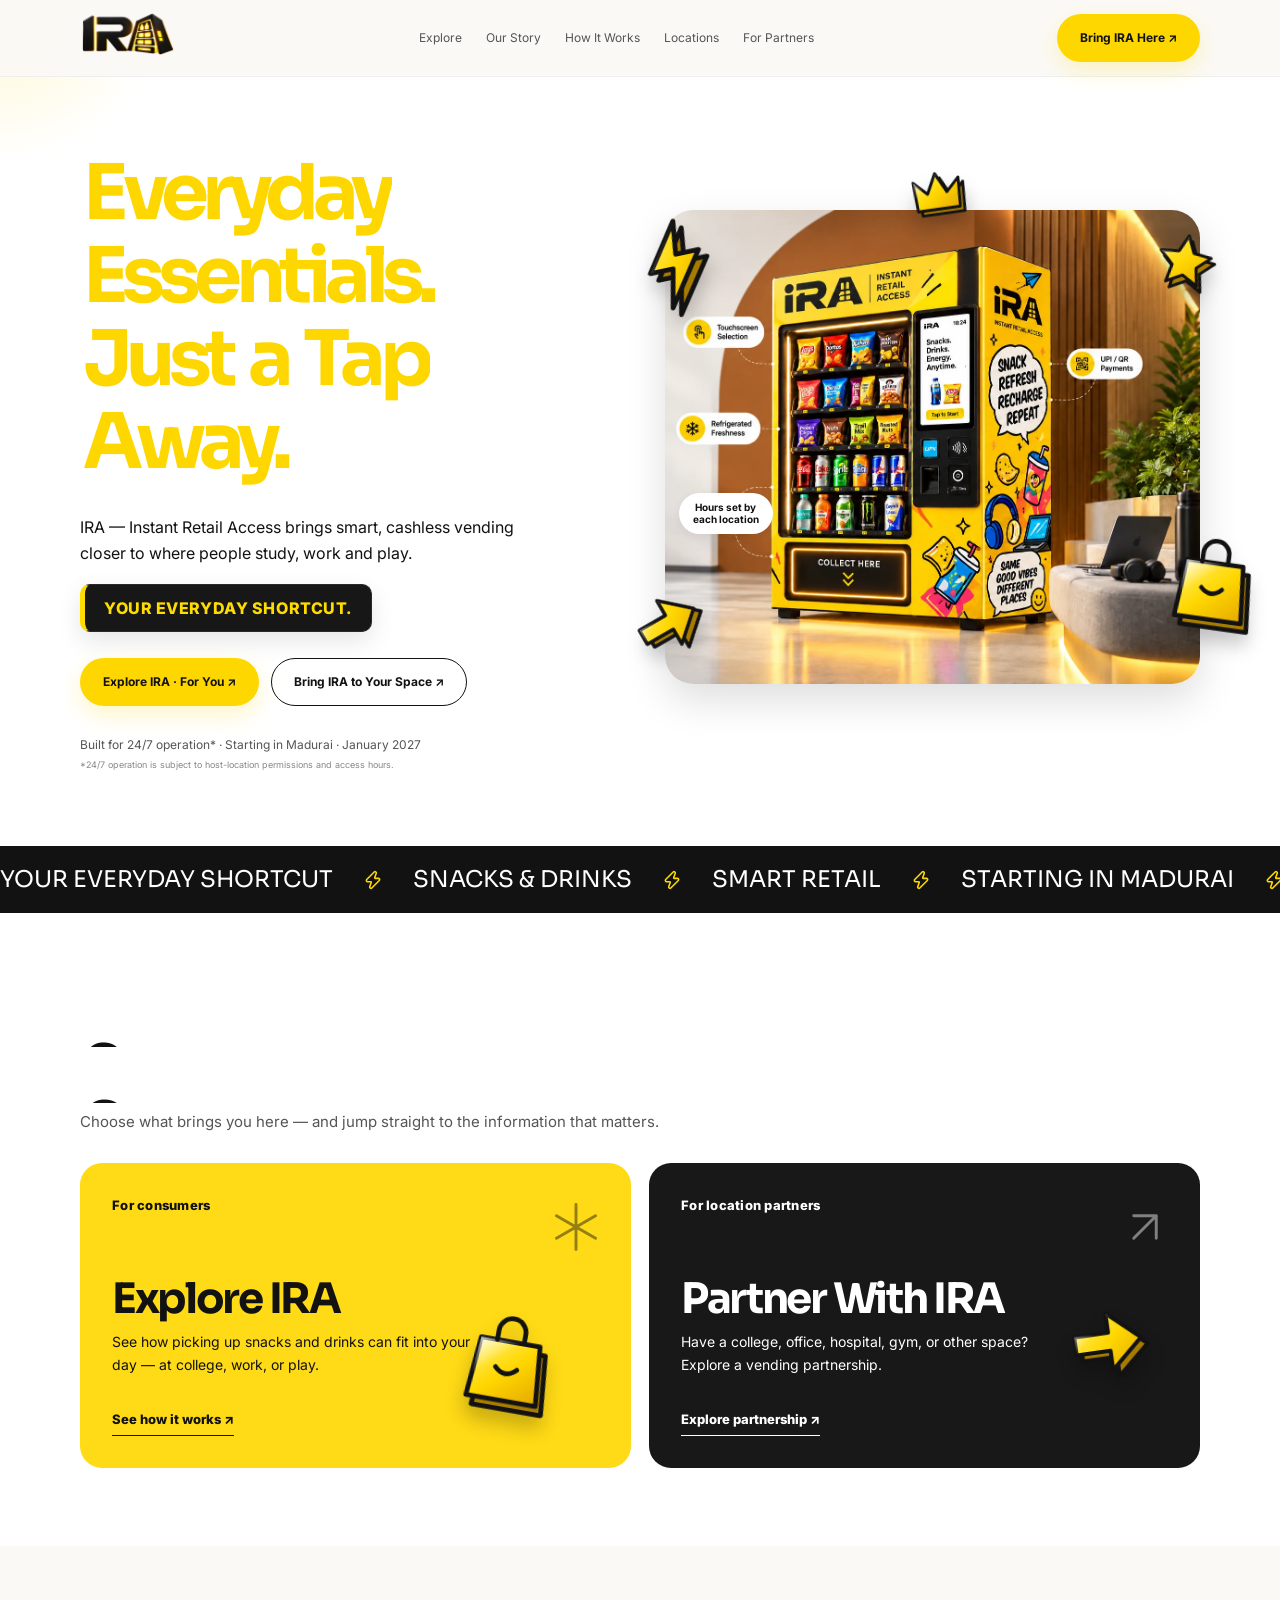
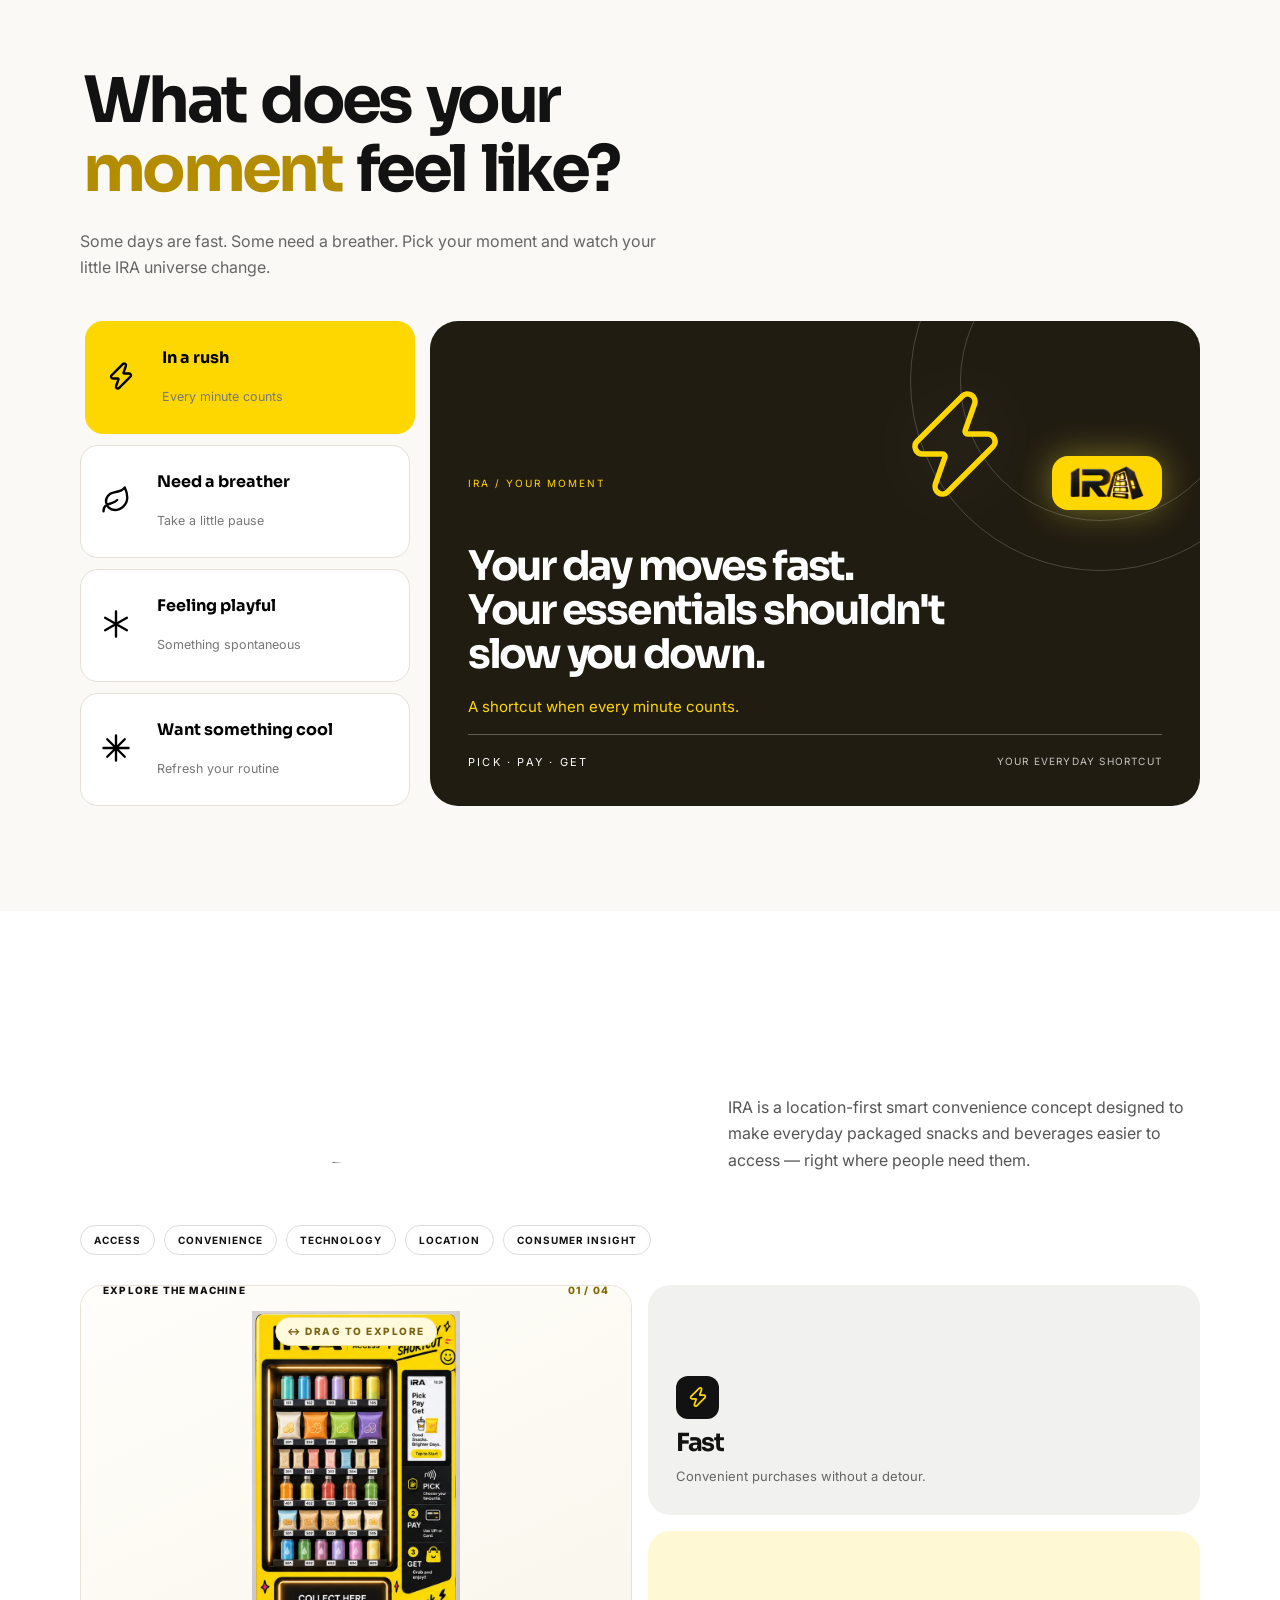
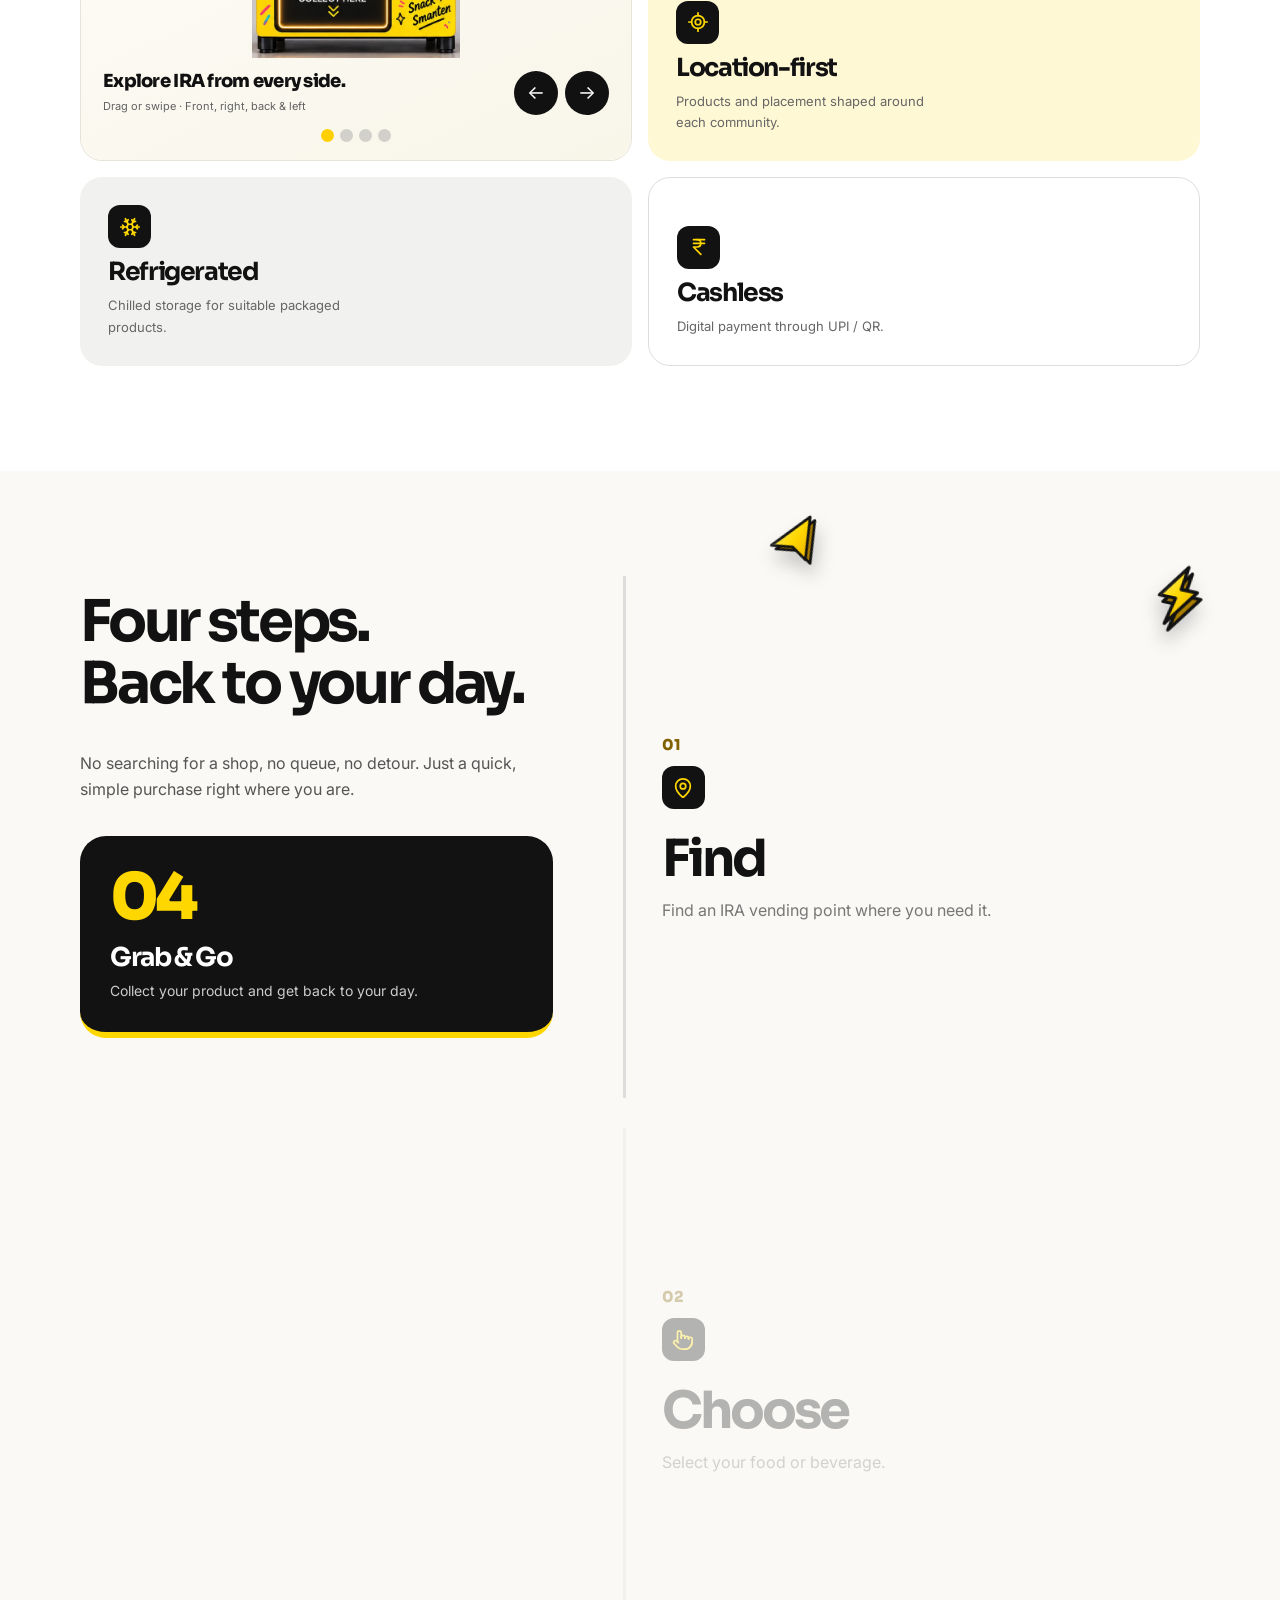
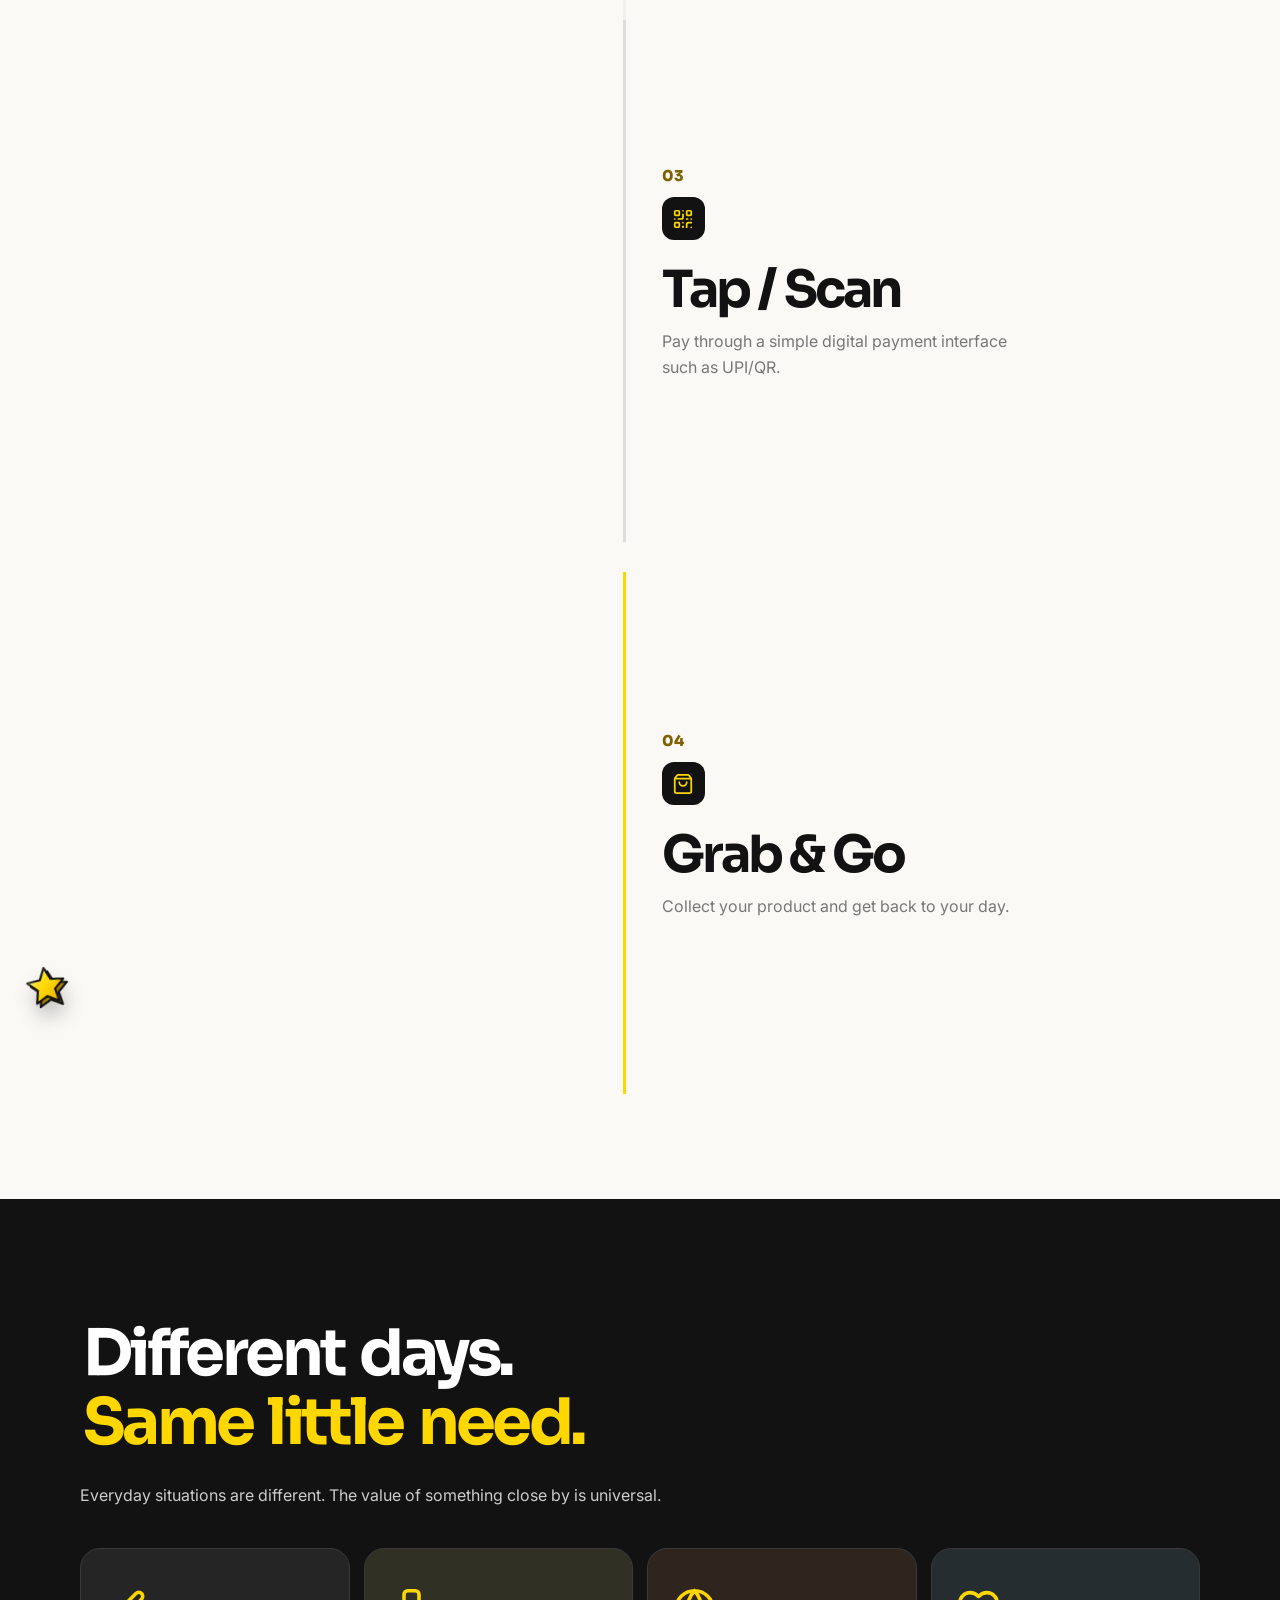
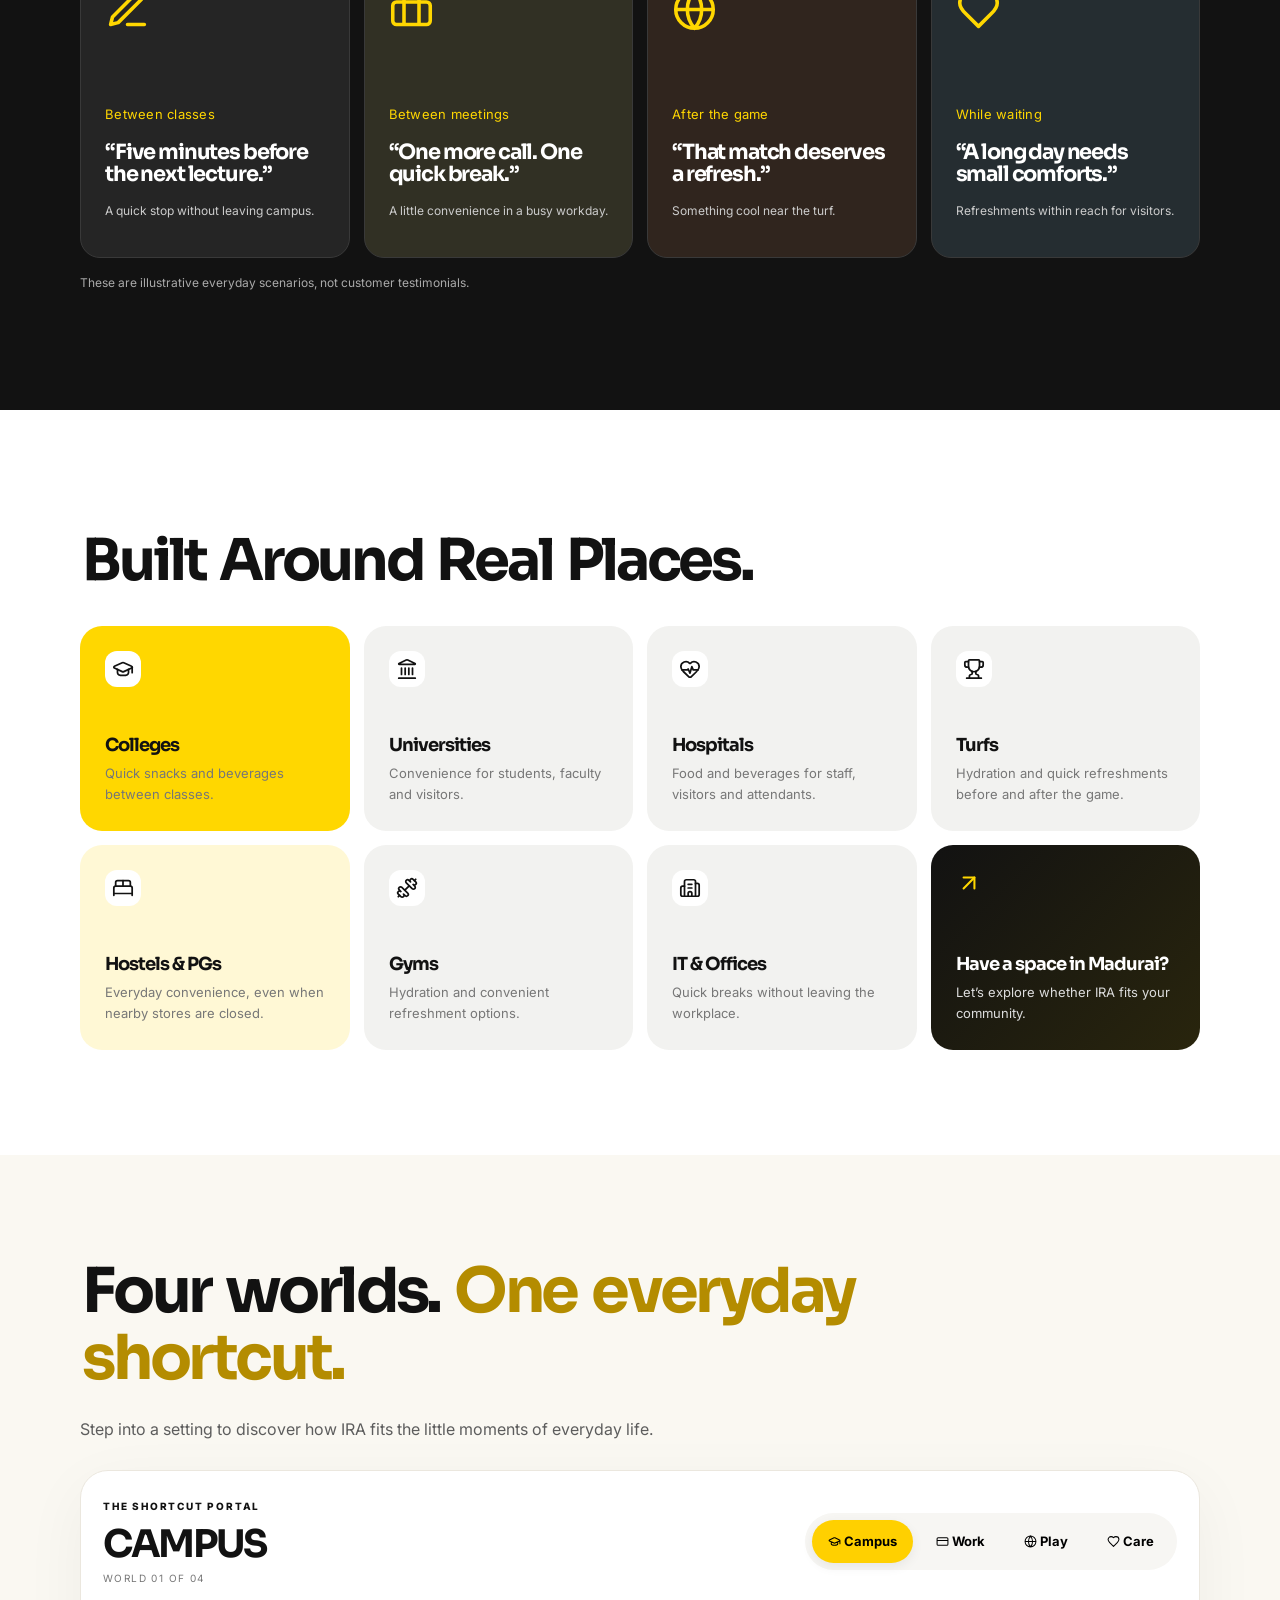
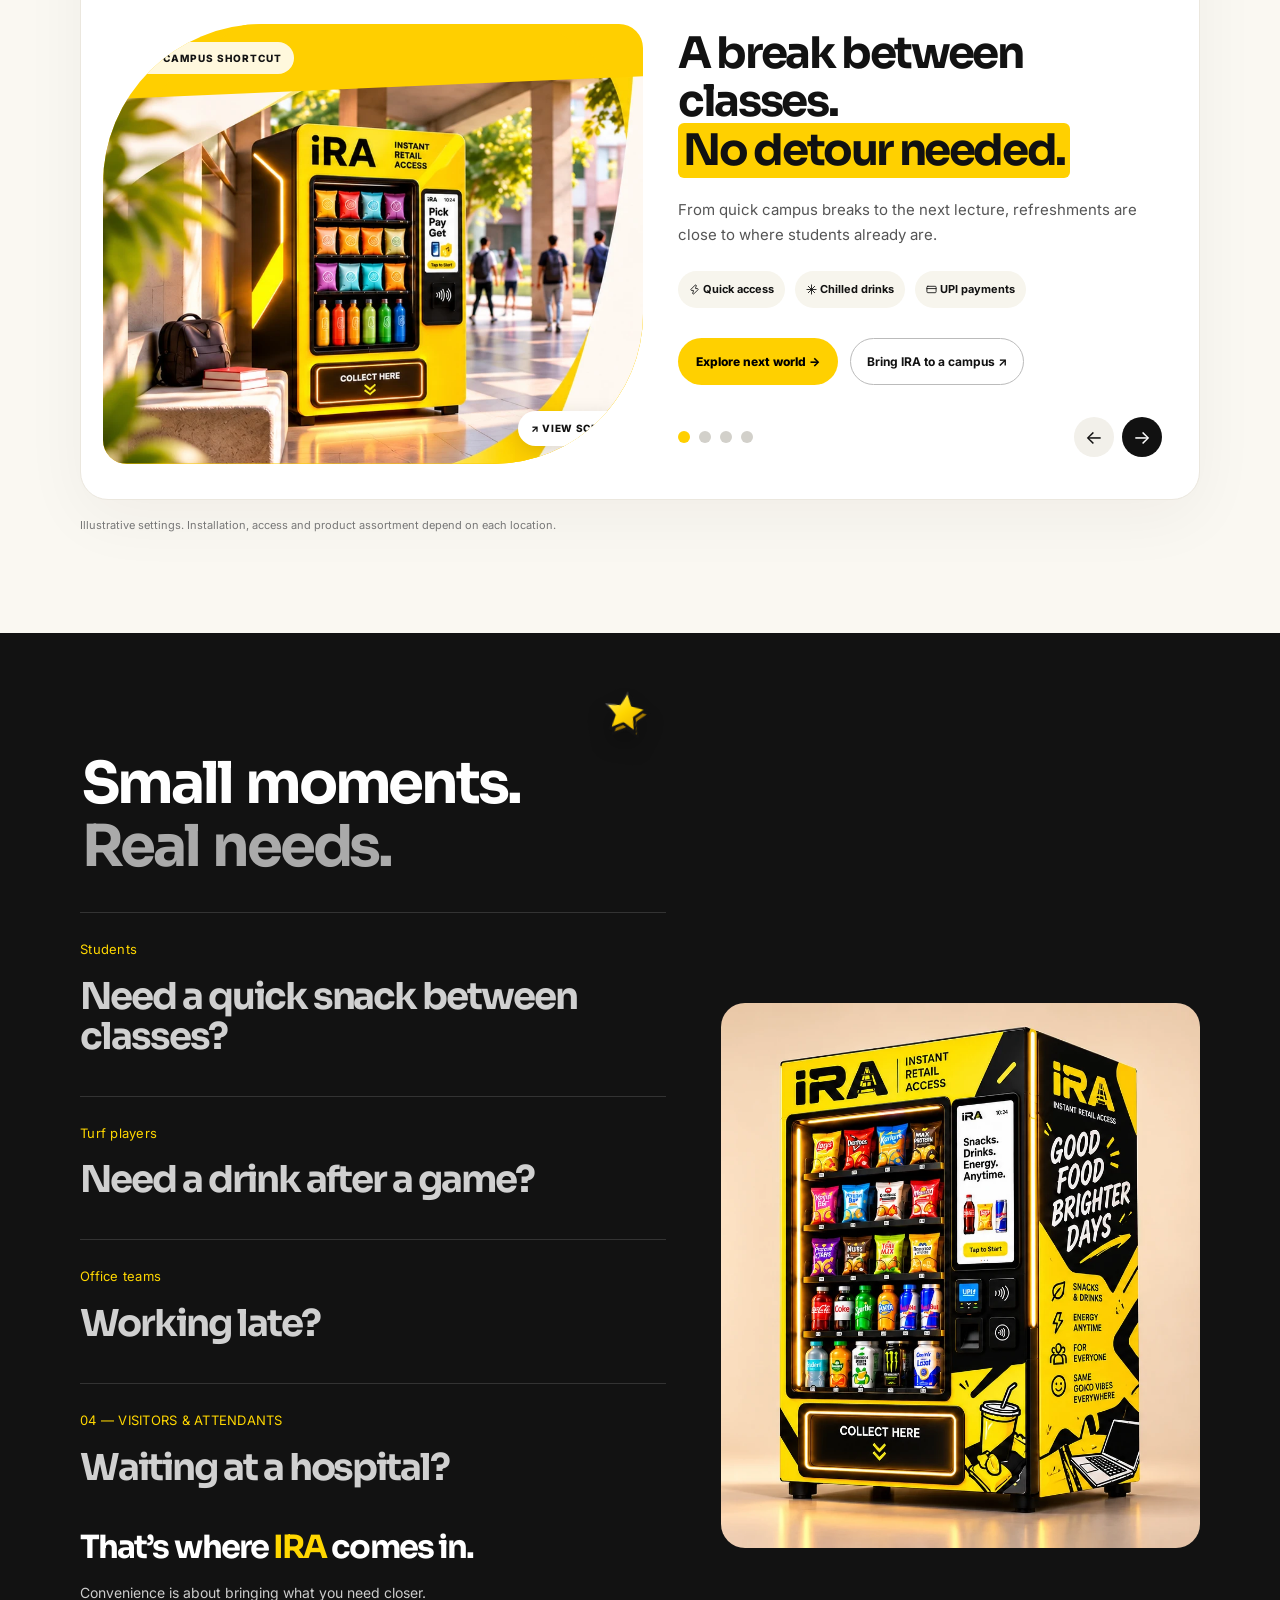
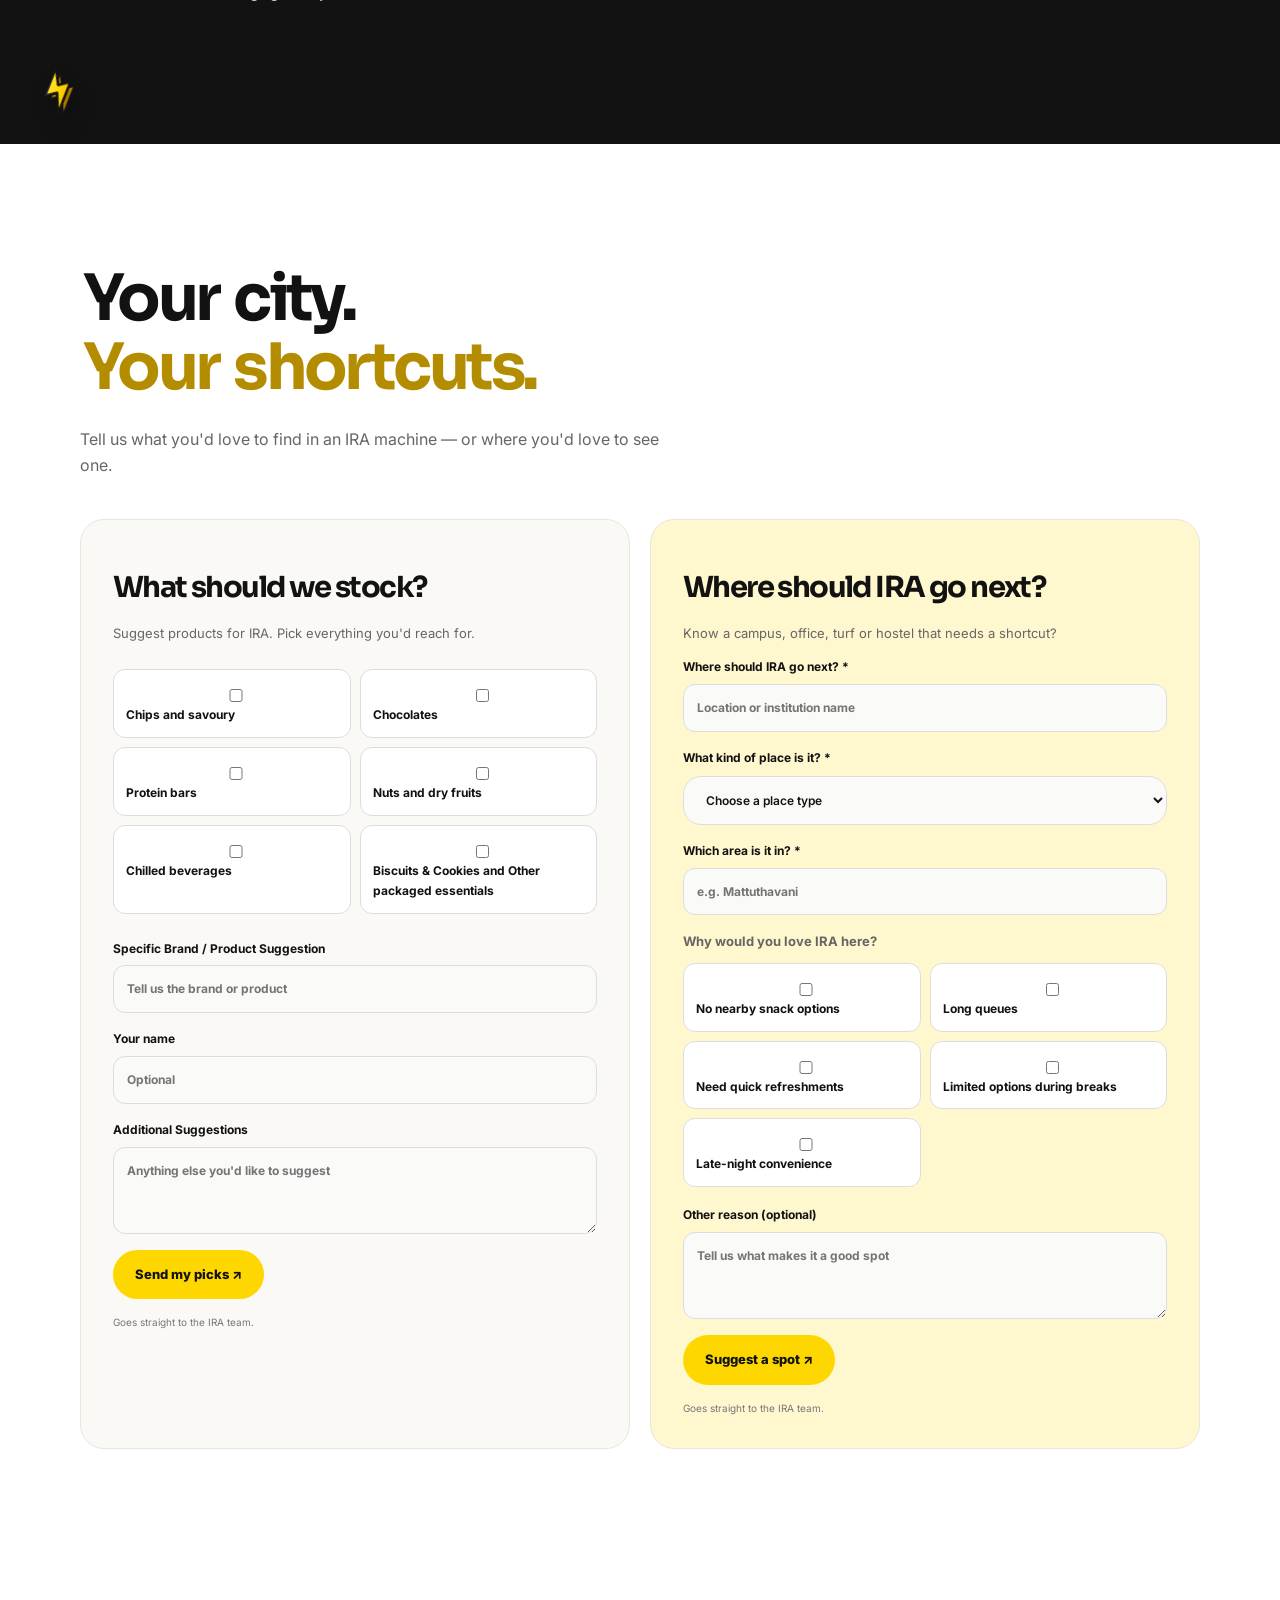
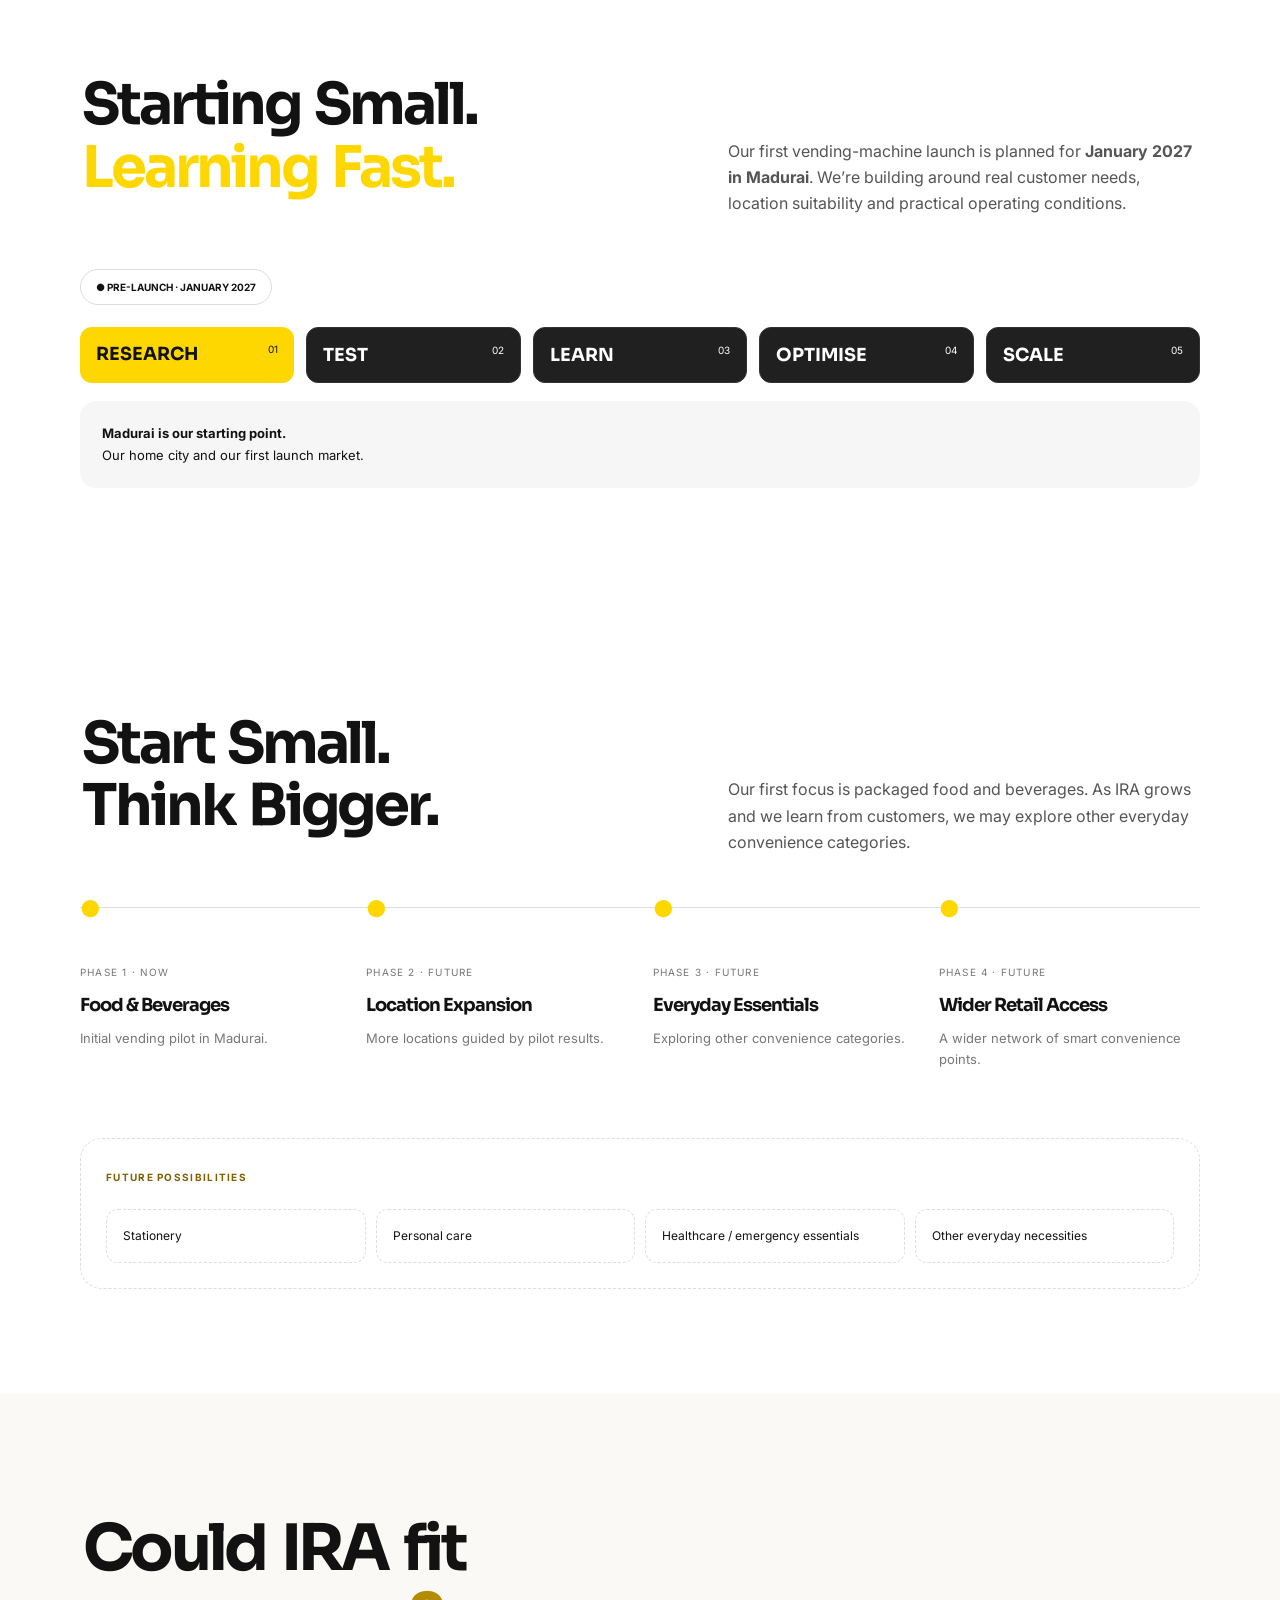
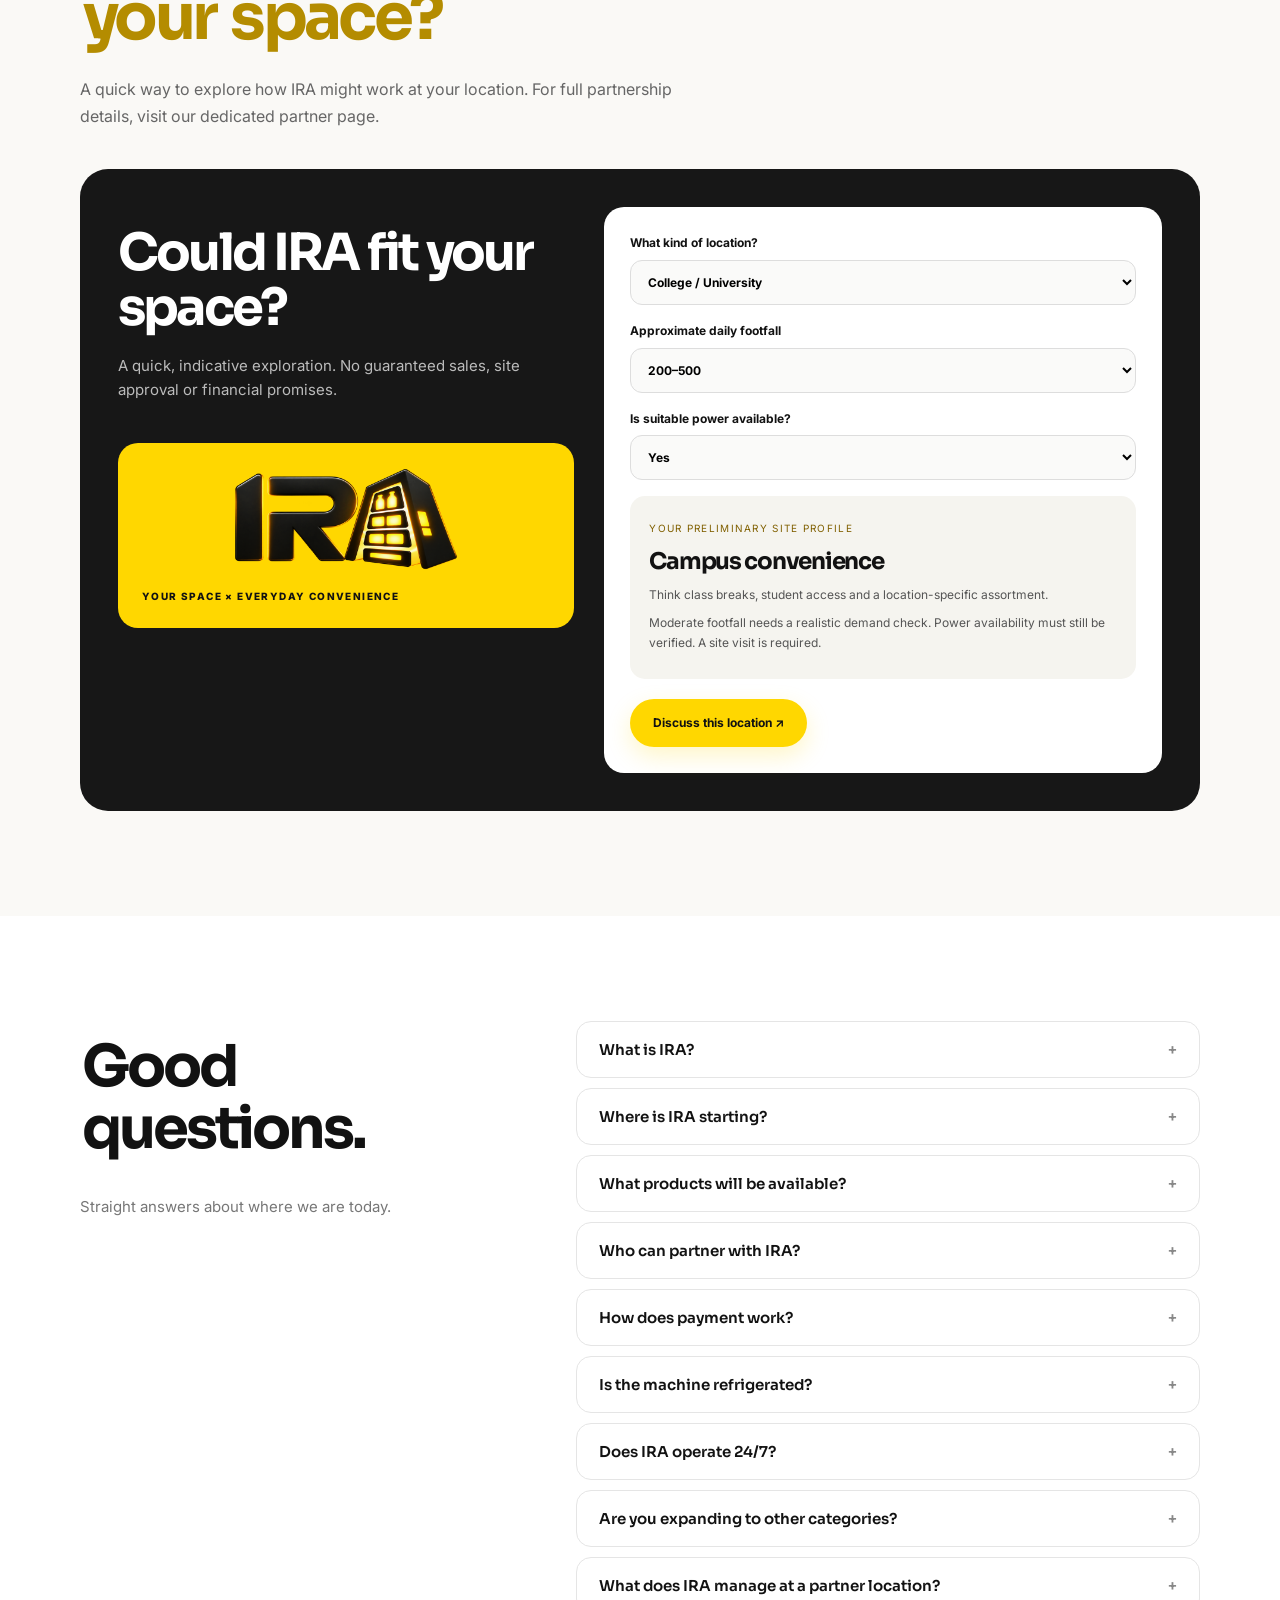
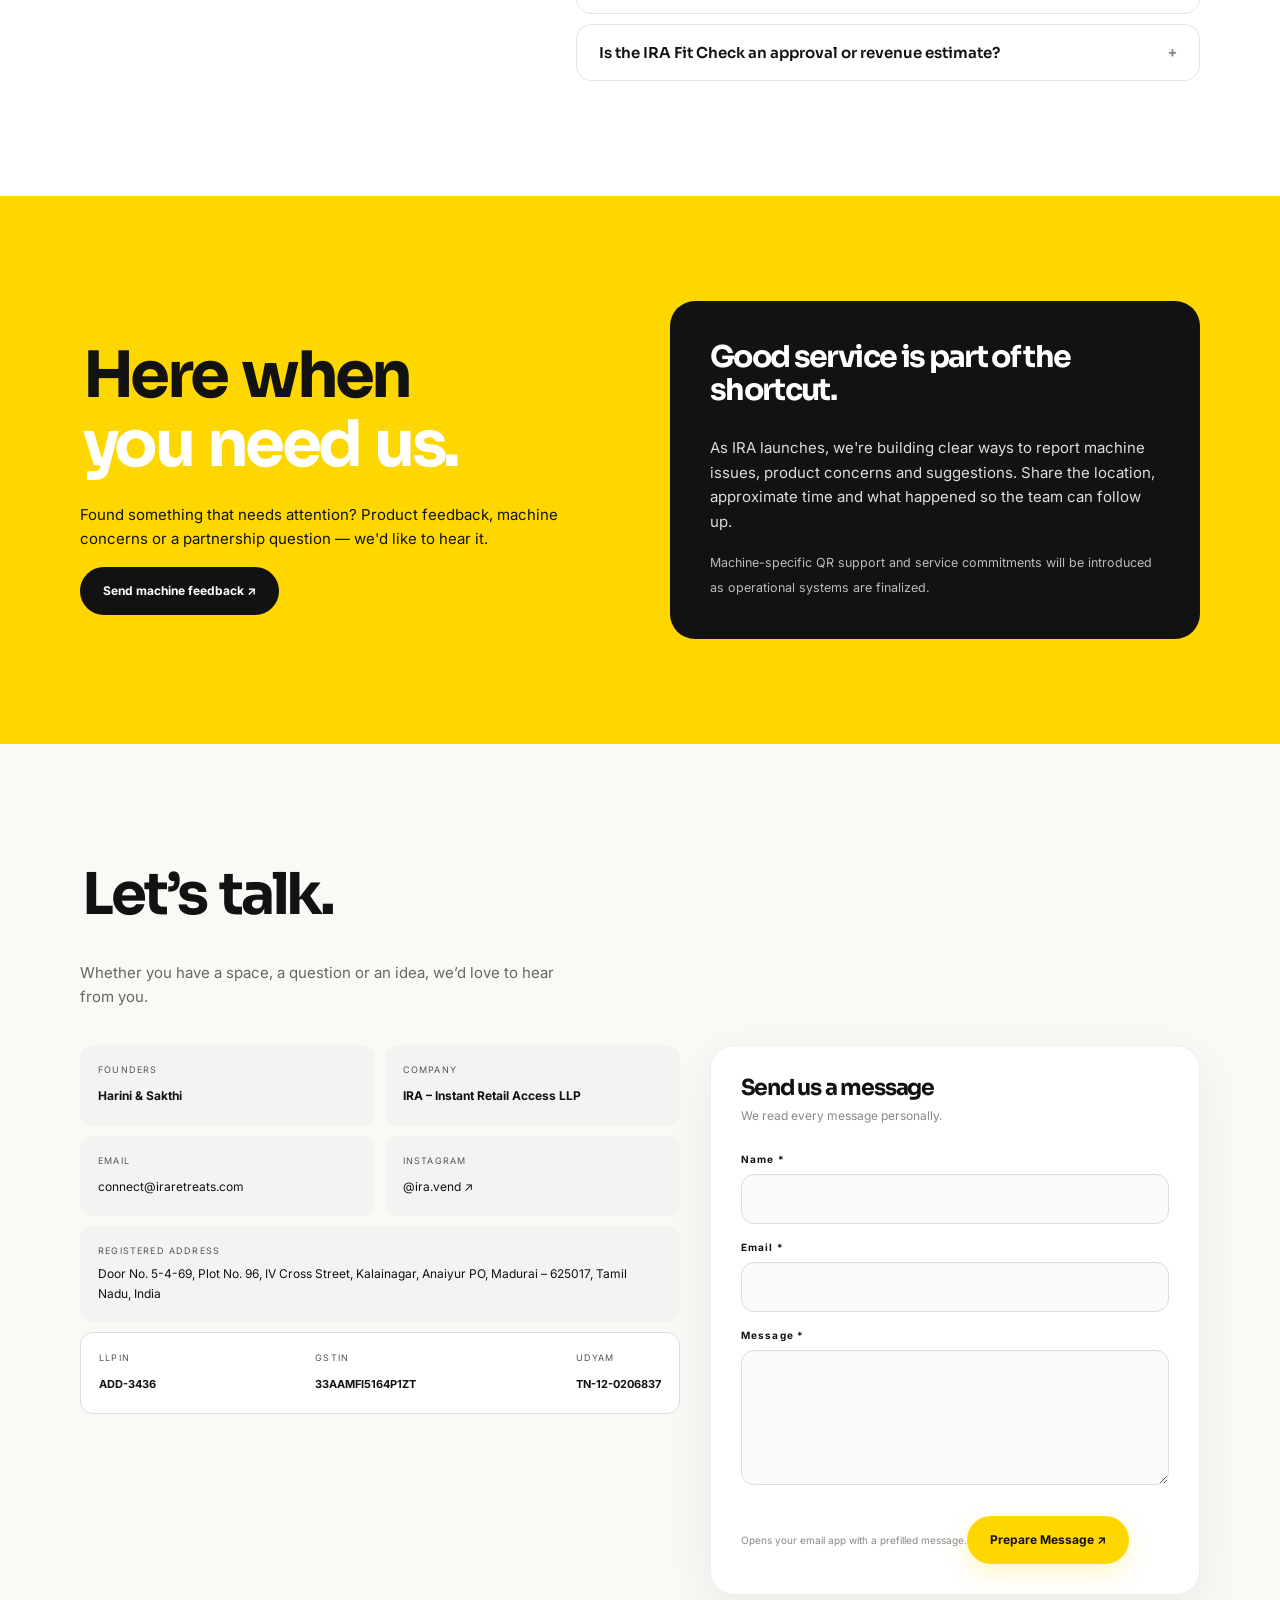
==== index.html @ e9e82277 "Update index.html" ====
<!DOCTYPE html>

<html lang="en"><head><meta charset="utf-8"/><meta content="width=device-width,initial-scale=1" name="viewport"/><meta content="#121212" name="theme-color"/><meta content="IRA Instant Retail Access — your everyday shortcut. Smart refrigerated, cashless vending, starting in Madurai in January 2027." name="description"/><link href="favicon.ico" rel="icon" sizes="any"/><link href="favicon-32x32.png" rel="icon" sizes="32x32" type="image/png"/><link href="favicon-16x16.png" rel="icon" sizes="16x16" type="image/png"/><link href="apple-touch-icon.png" rel="apple-touch-icon"/><title>IRA — Your Everyday Shortcut</title><link href="https://fonts.googleapis.com" rel="preconnect"/><link crossorigin="" href="https://fonts.gstatic.com" rel="preconnect"/><link href="https://fonts.googleapis.com/css2?family=Inter:wght@400;500;600;700&amp;family=Sora:wght@400;500;600;700;800&amp;display=swap" rel="stylesheet"/><link href="styles.css" rel="stylesheet"/><link href="brand-floats.css" rel="stylesheet"/><link href="experience.css" rel="stylesheet"/><script>try{if(!sessionStorage.xi)document.documentElement.classList.add("xi")}catch(e){}</script><link href="ira-v2-responsive.css" rel="stylesheet"/></head><body>
<header class="header"><nav aria-label="Main navigation" class="nav wrap"><a aria-label="IRA home" class="brand" href="#home"><img alt="IRA logo" src="assets/ira-simple-transparent.png"/></a><button aria-expanded="false" aria-label="Toggle menu" class="menu-toggle" id="menuToggle">☰</button><div class="navlinks" id="navLinks"><a href="#moments">Explore</a><a href="about.html">Our Story</a><a href="#how">How It Works</a><a href="#locations">Locations</a><a href="partner.html#partner-experience">For Partners</a></div><a class="pill orange navcta" href="partner.html#partner">Bring IRA Here ↗</a></nav></header>
<main><section class="hero wrap" id="home"><div class="hero-copy"><h1>Everyday<br/>Essentials.<br/>Just a <span>Tap</span><br/>Away.</h1><p>IRA — Instant Retail Access brings smart, cashless vending closer to where people study, work and play.</p><p class="hero-note"><span>YOUR EVERYDAY SHORTCUT.</span></p><div class="actions"><a class="pill orange" href="#moments">Explore IRA · For You ↗</a><a class="pill outline" href="partner.html#partner-experience">Bring IRA to Your Space ↗</a></div><small>Built for 24/7 operation* · Starting in Madurai · January 2027</small><p class="fn">*24/7 operation is subject to host-location permissions and access hours.</p><small hidden=""></small></div><div class="hero-visual"><div data-fx="bolt,-5,2,74,-12,28,1;star,92,5,56,10,-22,1;crown,46,-9,52,-8,18;bag,95,68,80,8,34;arrow,-6,80,70,-30,-30"></div><div class="machine-stage"><img alt="IRA yellow vending machine in a modern lobby" src="assets/ira-hero-machine.webp"/><span aria-hidden="true" class="hours-chip">Hours set by each location</span></div></div></section>
<div aria-label="Brand highlights" class="ticker"><div class="track"><span class="set">YOUR EVERYDAY SHORTCUT<b><svg aria-hidden="true" fill="none" height="20" stroke="currentColor" stroke-linecap="round" stroke-linejoin="round" stroke-width="1.9" viewbox="0 0 24 24" width="20" xmlns="http://www.w3.org/2000/svg"><path d="M15.914 4a1.5 1.5 0 00-2.474-1.561l-9 9A1.5 1.5 0 005.5 14h4.002a.5.5 0 01.471.666L8.086 20a1.5 1.5 0 002.475 1.56l9-9A1.5 1.5 0 0018.5 10h-3.997a.5.5 0 01-.472-.667z"></path></svg></b>SNACKS &amp; DRINKS<b><svg aria-hidden="true" fill="none" height="20" stroke="currentColor" stroke-linecap="round" stroke-linejoin="round" stroke-width="1.9" viewbox="0 0 24 24" width="20" xmlns="http://www.w3.org/2000/svg"><path d="M15.914 4a1.5 1.5 0 00-2.474-1.561l-9 9A1.5 1.5 0 005.5 14h4.002a.5.5 0 01.471.666L8.086 20a1.5 1.5 0 002.475 1.56l9-9A1.5 1.5 0 0018.5 10h-3.997a.5.5 0 01-.472-.667z"></path></svg></b>SMART RETAIL<b><svg aria-hidden="true" fill="none" height="20" stroke="currentColor" stroke-linecap="round" stroke-linejoin="round" stroke-width="1.9" viewbox="0 0 24 24" width="20" xmlns="http://www.w3.org/2000/svg"><path d="M15.914 4a1.5 1.5 0 00-2.474-1.561l-9 9A1.5 1.5 0 005.5 14h4.002a.5.5 0 01.471.666L8.086 20a1.5 1.5 0 002.475 1.56l9-9A1.5 1.5 0 0018.5 10h-3.997a.5.5 0 01-.472-.667z"></path></svg></b>STARTING IN MADURAI<b><svg aria-hidden="true" fill="none" height="20" stroke="currentColor" stroke-linecap="round" stroke-linejoin="round" stroke-width="1.9" viewbox="0 0 24 24" width="20" xmlns="http://www.w3.org/2000/svg"><path d="M15.914 4a1.5 1.5 0 00-2.474-1.561l-9 9A1.5 1.5 0 005.5 14h4.002a.5.5 0 01.471.666L8.086 20a1.5 1.5 0 002.475 1.56l9-9A1.5 1.5 0 0018.5 10h-3.997a.5.5 0 01-.472-.667z"></path></svg></b></span><span aria-hidden="true" class="set">YOUR EVERYDAY SHORTCUT<b><svg aria-hidden="true" fill="none" height="20" stroke="currentColor" stroke-linecap="round" stroke-linejoin="round" stroke-width="1.9" viewbox="0 0 24 24" width="20" xmlns="http://www.w3.org/2000/svg"><path d="M15.914 4a1.5 1.5 0 00-2.474-1.561l-9 9A1.5 1.5 0 005.5 14h4.002a.5.5 0 01.471.666L8.086 20a1.5 1.5 0 002.475 1.56l9-9A1.5 1.5 0 0018.5 10h-3.997a.5.5 0 01-.472-.667z"></path></svg></b>SNACKS &amp; DRINKS<b><svg aria-hidden="true" fill="none" height="20" stroke="currentColor" stroke-linecap="round" stroke-linejoin="round" stroke-width="1.9" viewbox="0 0 24 24" width="20" xmlns="http://www.w3.org/2000/svg"><path d="M15.914 4a1.5 1.5 0 00-2.474-1.561l-9 9A1.5 1.5 0 005.5 14h4.002a.5.5 0 01.471.666L8.086 20a1.5 1.5 0 002.475 1.56l9-9A1.5 1.5 0 0018.5 10h-3.997a.5.5 0 01-.472-.667z"></path></svg></b>SMART RETAIL<b><svg aria-hidden="true" fill="none" height="20" stroke="currentColor" stroke-linecap="round" stroke-linejoin="round" stroke-width="1.9" viewbox="0 0 24 24" width="20" xmlns="http://www.w3.org/2000/svg"><path d="M15.914 4a1.5 1.5 0 00-2.474-1.561l-9 9A1.5 1.5 0 005.5 14h4.002a.5.5 0 01.471.666L8.086 20a1.5 1.5 0 002.475 1.56l9-9A1.5 1.5 0 0018.5 10h-3.997a.5.5 0 01-.472-.667z"></path></svg></b>STARTING IN MADURAI<b><svg aria-hidden="true" fill="none" height="20" stroke="currentColor" stroke-linecap="round" stroke-linejoin="round" stroke-width="1.9" viewbox="0 0 24 24" width="20" xmlns="http://www.w3.org/2000/svg"><path d="M15.914 4a1.5 1.5 0 00-2.474-1.561l-9 9A1.5 1.5 0 005.5 14h4.002a.5.5 0 01.471.666L8.086 20a1.5 1.5 0 002.475 1.56l9-9A1.5 1.5 0 0018.5 10h-3.997a.5.5 0 01-.472-.667z"></path></svg></b></span></div></div>
<section aria-label="Choose how to explore IRA" class="audience-gateway wrap" id="explore"><div class="gateway-heading"><h2>Convenience for you.<br/>Opportunity for your space.</h2><p>Choose what brings you here — and jump straight to the information that matters.</p></div><div class="gateway-grid"><a class="gateway-card consumer-card" href="#moments"><span data-fx="bag,70,48,84,10,16,1"></span><span class="gateway-kicker">For consumers</span><span aria-hidden="true" class="gateway-symbol">✳</span><h3>Explore IRA</h3><p>See how picking up snacks and drinks can fit into your day — at college, work, or play.</p><span class="gateway-link">See how it works <span aria-hidden="true">↗</span></span></a><a class="gateway-card partner-card" href="partner.html#partner-experience"><span data-fx="arrow,76,46,80,-8,16,1"></span><span class="gateway-kicker">For location partners</span><span aria-hidden="true" class="gateway-symbol">↗</span><h3>Partner With IRA</h3><p>Have a college, office, hospital, gym, or other space? Explore a vending partnership.</p><span class="gateway-link">Explore partnership <span aria-hidden="true">↗</span></span></a></div></section><section class="experience-section momentverse" id="moments"><div class="wrap"><div class="xp-head"><h2>What does your<br/><em>moment</em> feel like?</h2><p>Some days are fast. Some need a breather. Pick your moment and watch your little IRA universe change.</p></div><div class="moment-layout"><div aria-label="Choose your moment" class="moment-options" role="group"><button aria-pressed="true" class="moment-choice active" data-moment="rush"><span>⚡</span><b>In a rush</b><small>Every minute counts</small></button><button aria-pressed="false" class="moment-choice" data-moment="reset"><span>🌿</span><b>Need a breather</b><small>Take a little pause</small></button><button aria-pressed="false" class="moment-choice" data-moment="play"><span>✳</span><b>Feeling playful</b><small>Something spontaneous</small></button><button aria-pressed="false" class="moment-choice" data-moment="cool"><span>❄</span><b>Want something cool</b><small>Refresh your routine</small></button></div><div aria-live="polite" class="moment-stage" data-moment="rush" id="momentStage"><div class="moment-orbit orbit-one"></div><div class="moment-orbit orbit-two"></div><div class="moment-emblem" id="momentEmblem">⚡</div><div class="moment-brand-row"><span class="moment-index">IRA / YOUR MOMENT</span><img alt="IRA simplified logo" class="moment-brand-logo" src="assets/ira-simple-transparent.png"/></div><h3 id="momentHeadline">Your day moves fast.<br/>Your essentials shouldn't slow you down.</h3><p id="momentDescription">A shortcut when every minute counts.</p><span class="moment-footer">PICK · PAY · GET <span class="moment-footer-label">YOUR EVERYDAY SHORTCUT</span></span></div></div></div></section><section class="section wrap" id="about"><div class="section-heading split"><div><h2>More Than a<br/>Vending Machine.</h2></div><p>IRA is a location-first smart convenience concept designed to make everyday packaged snacks and beverages easier to access — right where people need them.</p></div><div class="tags"><span>ACCESS</span><span>CONVENIENCE</span><span>TECHNOLOGY</span><span>LOCATION</span><span>CONSUMER INSIGHT</span></div><div class="feature-grid"><article class="feature feature-photo ira-view-feature"><div aria-label="IRA machine four-view interactive viewer. Drag left or right, use arrows, or press left and right arrow keys." class="ira-spin" id="iraSpin" role="group" tabindex="0"><div class="ira-spin-top"><span>EXPLORE THE MACHINE</span><span class="ira-spin-count" id="spinCount">01 / 04</span></div><img alt="Front view of IRA vending machine" draggable="false" id="spinImage" src="assets/view-front.webp"/><div class="ira-spin-bottom"><div><strong>Explore IRA from every side.</strong><span>Drag or swipe · Front, right, back &amp; left</span></div><div class="ira-spin-controls"><button aria-label="Previous machine side" id="spinPrev" type="button">←</button><button aria-label="Next machine side" id="spinNext" type="button">→</button></div></div><div aria-label="Machine views" class="ira-spin-dots"><button aria-label="Front view" class="active" data-side="front" type="button"></button><button aria-label="Right side view" data-side="right" type="button"></button><button aria-label="Back view" data-side="back" type="button"></button><button aria-label="Left side view" data-side="left" type="button"></button></div></div></article><article class="feature muted"><span class="feature-icon"><svg aria-hidden="true" fill="none" height="22" stroke="currentColor" stroke-linecap="round" stroke-linejoin="round" stroke-width="1.9" viewbox="0 0 24 24" width="22" xmlns="http://www.w3.org/2000/svg"><path d="M15.914 4a1.5 1.5 0 00-2.474-1.561l-9 9A1.5 1.5 0 005.5 14h4.002a.5.5 0 01.471.666L8.086 20a1.5 1.5 0 002.475 1.56l9-9A1.5 1.5 0 0018.5 10h-3.997a.5.5 0 01-.472-.667z"></path></svg></span><h3>Fast</h3><p>Convenient purchases without a detour.</p></article><article class="feature peach"><span class="feature-icon"><svg aria-hidden="true" fill="none" height="22" stroke="currentColor" stroke-linecap="round" stroke-linejoin="round" stroke-width="1.9" viewbox="0 0 24 24" width="22" xmlns="http://www.w3.org/2000/svg"><line x1="2" x2="5" y1="12" y2="12"></line>
<line x1="19" x2="22" y1="12" y2="12"></line>
<line x1="12" x2="12" y1="2" y2="5"></line>
<line x1="12" x2="12" y1="19" y2="22"></line>
<circle cx="12" cy="12" r="7"></circle>
<circle cx="12" cy="12" r="3"></circle></svg></span><h3>Location-first</h3><p>Products and placement shaped around each community.</p></article><article class="feature muted"><span class="feature-icon"><svg aria-hidden="true" fill="none" height="22" stroke="currentColor" stroke-linecap="round" stroke-linejoin="round" stroke-width="1.9" viewbox="0 0 24 24" width="22" xmlns="http://www.w3.org/2000/svg"><path d="m10 20-1.25-2.5L6 18"></path>
<path d="M10 4 8.75 6.5 6 6"></path>
<path d="m14 20 1.25-2.5L18 18"></path>
<path d="m14 4 1.25 2.5L18 6"></path>
<path d="m17 21-3-6h-4"></path>
<path d="m17 3-3 6 1.5 3"></path>
<path d="M2 12h6.5L10 9"></path>
<path d="m20 10-1.5 2 1.5 2"></path>
<path d="M22 12h-6.5L14 15"></path>
<path d="m4 10 1.5 2L4 14"></path>
<path d="m7 21 3-6-1.5-3"></path>
<path d="m7 3 3 6h4"></path></svg></span><h3>Refrigerated</h3><p>Chilled storage for suitable packaged products.</p></article><article class="feature white"><span class="feature-icon"><svg aria-hidden="true" fill="none" height="22" stroke="currentColor" stroke-linecap="round" stroke-linejoin="round" stroke-width="1.9" viewbox="0 0 24 24" width="22" xmlns="http://www.w3.org/2000/svg"><path d="m14 20-8-8h4c5.333 0 5.333-8 0-8"></path>
<path d="M6 4h12"></path>
<path d="M6 8h12"></path></svg></span><h3>Cashless</h3><p>Digital payment through UPI / QR.</p></article></div></section>
<section class="section pale" id="how"><div data-fx="bolt,90,4,52,12,22,1;star,2,90,40,-8,-18;plane,60,2,50,-12,-20"></div><div class="wrap"><div class="section-heading split"><div><h2>Four steps.<br/>Back to your day.</h2></div><p>No searching for a shop, no queue, no detour. Just a quick, simple purchase right where you are.</p></div><div class="steps"><article><span class="step-icon"><svg aria-hidden="true" fill="none" height="22" stroke="currentColor" stroke-linecap="round" stroke-linejoin="round" stroke-width="1.9" viewbox="0 0 24 24" width="22" xmlns="http://www.w3.org/2000/svg"><path d="M20 10c0 4.993-5.539 10.193-7.399 11.799a1 1 0 0 1-1.202 0C9.539 20.193 4 14.993 4 10a8 8 0 0 1 16 0"></path>
<circle cx="12" cy="10" r="3"></circle></svg></span><span class="step-num">01</span><h3>Find</h3><p>Find an IRA vending point where you need it.</p></article><article><span class="step-icon"><svg aria-hidden="true" fill="none" height="22" stroke="currentColor" stroke-linecap="round" stroke-linejoin="round" stroke-width="1.9" viewbox="0 0 24 24" width="22" xmlns="http://www.w3.org/2000/svg"><path d="M22 14a8 8 0 0 1-8 8"></path>
<path d="M18 11v-1a2 2 0 0 0-2-2a2 2 0 0 0-2 2"></path>
<path d="M14 10V9a2 2 0 0 0-2-2a2 2 0 0 0-2 2v1"></path>
<path d="M10 9.5V4a2 2 0 0 0-2-2a2 2 0 0 0-2 2v10"></path>
<path d="M18 11a2 2 0 1 1 4 0v3a8 8 0 0 1-8 8h-2c-2.8 0-4.5-.86-5.99-2.34l-3.6-3.6a2 2 0 0 1 2.83-2.82L7 15"></path></svg></span><span class="step-num">02</span><h3>Choose</h3><p>Select your food or beverage.</p></article><article><span class="step-icon"><svg aria-hidden="true" fill="none" height="22" stroke="currentColor" stroke-linecap="round" stroke-linejoin="round" stroke-width="1.9" viewbox="0 0 24 24" width="22" xmlns="http://www.w3.org/2000/svg"><rect height="5" rx="1" width="5" x="3" y="3"></rect>
<rect height="5" rx="1" width="5" x="16" y="3"></rect>
<rect height="5" rx="1" width="5" x="3" y="16"></rect>
<path d="M21 16h-3a2 2 0 0 0-2 2v3"></path>
<path d="M21 21v.01"></path>
<path d="M12 7v3a2 2 0 0 1-2 2H7"></path>
<path d="M3 12h.01"></path>
<path d="M12 3h.01"></path>
<path d="M12 16v.01"></path>
<path d="M16 12h1"></path>
<path d="M21 12v.01"></path>
<path d="M12 21v-1"></path></svg></span><span class="step-num">03</span><h3>Tap / Scan</h3><p>Pay through a simple digital payment interface such as UPI/QR.</p></article><article><span class="step-icon"><svg aria-hidden="true" fill="none" height="22" stroke="currentColor" stroke-linecap="round" stroke-linejoin="round" stroke-width="1.9" viewbox="0 0 24 24" width="22" xmlns="http://www.w3.org/2000/svg"><path d="M16 10a4 4 0 0 1-8 0"></path>
<path d="M3.103 6.034h17.794"></path>
<path d="M3.4 5.467a2 2 0 0 0-.4 1.2V20a2 2 0 0 0 2 2h14a2 2 0 0 0 2-2V6.667a2 2 0 0 0-.4-1.2l-2-2.667A2 2 0 0 0 17 2H7a2 2 0 0 0-1.6.8z"></path></svg></span><span class="step-num">04</span><h3>Grab &amp; Go</h3><p>Collect your product and get back to your day.</p></article></div></div></section>
<section class="experience-section stories" id="stories"><div class="wrap"><div class="xp-head"><h2>Different days.<br/><em>Same little need.</em></h2><p>Everyday situations are different. The value of something close by is universal.</p></div><div class="story-moment-grid"><article><span class="story-symbol">✎</span><small>Between classes</small><h3>“Five minutes before the next lecture.”</h3><p>A quick stop without leaving campus.</p></article><article><span class="story-symbol">⌘</span><small>Between meetings</small><h3>“One more call. One quick break.”</h3><p>A little convenience in a busy workday.</p></article><article><span class="story-symbol">◉</span><small>After the game</small><h3>“That match deserves a refresh.”</h3><p>Something cool near the turf.</p></article><article><span class="story-symbol">♡</span><small>While waiting</small><h3>“A long day needs small comforts.”</h3><p>Refreshments within reach for visitors.</p></article></div><p class="microcopy">These are illustrative everyday scenarios, not customer testimonials.</p></div></section><section class="section wrap" id="locations"><h2>Built Around Real Places.</h2><div class="places"><article><span><svg aria-hidden="true" fill="none" height="22" stroke="currentColor" stroke-linecap="round" stroke-linejoin="round" stroke-width="1.9" viewbox="0 0 24 24" width="22" xmlns="http://www.w3.org/2000/svg"><path d="M21.42 10.922a1 1 0 0 0-.019-1.838L12.83 5.18a2 2 0 0 0-1.66 0L2.6 9.08a1 1 0 0 0 0 1.832l8.57 3.908a2 2 0 0 0 1.66 0z"></path>
<path d="M22 10v6"></path>
<path d="M6 12.5V16a6 3 0 0 0 12 0v-3.5"></path></svg></span><h3>Colleges</h3><p>Quick snacks and beverages between classes.</p></article><article><span><svg aria-hidden="true" fill="none" height="22" stroke="currentColor" stroke-linecap="round" stroke-linejoin="round" stroke-width="1.9" viewbox="0 0 24 24" width="22" xmlns="http://www.w3.org/2000/svg"><path d="M10 18v-7"></path>
<path d="M11.119 2.205a2 2 0 0 1 1.762 0l7.84 3.846A.5.5 0 0 1 20.5 7h-17a.5.5 0 0 1-.22-.949z"></path>
<path d="M14 18v-7"></path>
<path d="M18 18v-7"></path>
<path d="M3 22h18"></path>
<path d="M6 18v-7"></path></svg></span><h3>Universities</h3><p>Convenience for students, faculty and visitors.</p></article><article><span><svg aria-hidden="true" fill="none" height="22" stroke="currentColor" stroke-linecap="round" stroke-linejoin="round" stroke-width="1.9" viewbox="0 0 24 24" width="22" xmlns="http://www.w3.org/2000/svg"><path d="M2 9.5a5.5 5.5 0 0 1 9.591-3.676.56.56 0 0 0 .818 0A5.49 5.49 0 0 1 22 9.5c0 2.29-1.5 4-3 5.5l-5.492 5.313a2 2 0 0 1-3 .019L5 15c-1.5-1.5-3-3.2-3-5.5"></path>
<path d="M3.22 13H9.5l.5-1 2 4.5 2-7 1.5 3.5h5.27"></path></svg></span><h3>Hospitals</h3><p>Food and beverages for staff, visitors and attendants.</p></article><article><span><svg aria-hidden="true" fill="none" height="22" stroke="currentColor" stroke-linecap="round" stroke-linejoin="round" stroke-width="1.9" viewbox="0 0 24 24" width="22" xmlns="http://www.w3.org/2000/svg"><path d="M10 14.66V17a1 1 0 0 1-1 1 2 2 0 0 0-2 2v2"></path>
<path d="M14 14.66V17a1 1 0 0 0 1 1 2 2 0 0 1 2 2v2"></path>
<path d="M17.916 10H19.5A2.5 2.5 0 0 0 22 7.5V5a1 1 0 0 0-1-1h-3"></path>
<path d="M4 22h16"></path>
<path d="M6 9a6 6 0 0 0 12 0V3a1 1 0 0 0-1-1H7a1 1 0 0 0-1 1z"></path>
<path d="M6.084 10H4.5A2.5 2.5 0 0 1 2 7.5V5a1 1 0 0 1 1-1h3"></path></svg></span><h3>Turfs</h3><p>Hydration and quick refreshments before and after the game.</p></article><article><span><svg aria-hidden="true" fill="none" height="22" stroke="currentColor" stroke-linecap="round" stroke-linejoin="round" stroke-width="1.9" viewbox="0 0 24 24" width="22" xmlns="http://www.w3.org/2000/svg"><path d="M2 20v-8a2 2 0 0 1 2-2h16a2 2 0 0 1 2 2v8"></path>
<path d="M4 10V6a2 2 0 0 1 2-2h12a2 2 0 0 1 2 2v4"></path>
<path d="M12 4v6"></path>
<path d="M2 18h20"></path></svg></span><h3>Hostels &amp; PGs</h3><p>Everyday convenience, even when nearby stores are closed.</p></article><article><span><svg aria-hidden="true" fill="none" height="22" stroke="currentColor" stroke-linecap="round" stroke-linejoin="round" stroke-width="1.9" viewbox="0 0 24 24" width="22" xmlns="http://www.w3.org/2000/svg"><path d="M17.596 12.768a2 2 0 1 0 2.829-2.829l-1.768-1.767a2 2 0 0 0 2.828-2.829l-2.828-2.828a2 2 0 0 0-2.829 2.828l-1.767-1.768a2 2 0 1 0-2.829 2.829z"></path>
<path d="m2.5 21.5 1.4-1.4"></path>
<path d="m20.1 3.9 1.4-1.4"></path>
<path d="M5.343 21.485a2 2 0 1 0 2.829-2.828l1.767 1.768a2 2 0 1 0 2.829-2.829l-6.364-6.364a2 2 0 1 0-2.829 2.829l1.768 1.767a2 2 0 0 0-2.828 2.829z"></path>
<path d="m9.6 14.4 4.8-4.8"></path></svg></span><h3>Gyms</h3><p>Hydration and convenient refreshment options.</p></article><article><span><svg aria-hidden="true" fill="none" height="22" stroke="currentColor" stroke-linecap="round" stroke-linejoin="round" stroke-width="1.9" viewbox="0 0 24 24" width="22" xmlns="http://www.w3.org/2000/svg"><path d="M10 12h4"></path>
<path d="M10 8h4"></path>
<path d="M14 21v-3a2 2 0 0 0-4 0v3"></path>
<path d="M6 10H4a2 2 0 0 0-2 2v7a2 2 0 0 0 2 2h16a2 2 0 0 0 2-2V9a2 2 0 0 0-2-2h-2"></path>
<path d="M6 21V5a2 2 0 0 1 2-2h8a2 2 0 0 1 2 2v16"></path></svg></span><h3>IT &amp; Offices</h3><p>Quick breaks without leaving the workplace.</p></article><a class="place-cta" href="partner.html#partner"><span><svg aria-hidden="true" fill="none" height="26" stroke="currentColor" stroke-linecap="round" stroke-linejoin="round" stroke-width="1.9" viewbox="0 0 24 24" width="26" xmlns="http://www.w3.org/2000/svg"><path d="M7 7h10v10"></path>
<path d="M7 17 17 7"></path></svg></span><h3>Have a space in Madurai?</h3><p>Let’s explore whether IRA fits your community.</p></a></div></section><section class="experience-section portal portal-premium ira-portal-v2" id="portal"><div class="wrap"><div class="portal-intro"><h2>Four worlds. <em>One everyday shortcut.</em></h2><p>Step into a setting to discover how IRA fits the little moments of everyday life.</p></div><div class="ira-portal-shell"><div class="ira-portal-top"><div class="ira-portal-identity"><span>THE SHORTCUT PORTAL</span><h3 id="portalWorldName">CAMPUS</h3><small id="portalWorldNumber">WORLD 01 OF 04</small></div><div aria-label="Choose an IRA world" class="ira-world-tabs" role="group"><button aria-pressed="true" class="ira-world-tab active" data-world="campus">♧ Campus</button><button aria-pressed="false" class="ira-world-tab" data-world="work">▣ Work</button><button aria-pressed="false" class="ira-world-tab" data-world="play">◉ Play</button><button aria-pressed="false" class="ira-world-tab" data-world="care">♡ Care</button></div></div><div class="ira-portal-main" data-world="campus" id="iraPortalMain"><div aria-label="Enlarge current IRA location scene" class="ira-portal-visual" role="button" tabindex="0"><div class="ira-portal-arc"></div><img alt="IRA vending machine in a campus setting" id="portalSceneImage" loading="lazy" src="assets/portal-campus.webp"/><span class="ira-scene-tag" id="portalSceneTag">THE CAMPUS SHORTCUT</span></div><div aria-live="polite" class="ira-portal-story"><h3 id="portalHeadline">A break between classes.<br/><mark>No detour needed.</mark></h3><p id="portalSummary">From quick campus breaks to the next lecture, refreshments are close to where students already are.</p><div class="ira-portal-benefits" id="portalBenefits"><span>⚡ Quick access</span><span>❄ Chilled drinks</span><span>▣ UPI payments</span></div><div class="ira-portal-cta"><button id="iraWorldNext" type="button">Explore next world →</button><a href="partner.html#partner-experience" id="iraPartnerLink">Bring IRA to a campus ↗</a></div><div class="ira-portal-bottom"><div aria-label="World progress" class="ira-progress-dots"><button aria-label="Campus" class="active" data-world="campus"></button><button aria-label="Work" data-world="work"></button><button aria-label="Play" data-world="play"></button><button aria-label="Care" data-world="care"></button></div><div class="ira-portal-arrows"><button aria-label="Previous world" id="iraWorldPrev">←</button><button aria-label="Next world" id="iraWorldForward">→</button></div></div></div></div></div><p class="portal-disclaimer">Illustrative settings. Installation, access and product assortment depend on each location.</p></div></section>
<section class="section dark" id="why"><div data-fx="star,47,5,46,8,18;bolt,3,93,40,-14,-16"></div><div class="wrap"><h2>Small moments.<br><em>Real needs.</em></br></h2><div class="why-grid"><div class="why-list"><div><small>Students</small><h3>Need a quick snack between classes?</h3></div><div><small>Turf players</small><h3>Need a drink after a game?</h3></div><div><small>Office teams</small><h3>Working late?</h3></div><div><small>04 — VISITORS &amp; ATTENDANTS</small><h3>Waiting at a hospital?</h3></div><p class="why-end">That’s where <strong>IRA</strong> comes in.<br/><span>Convenience is about bringing what you need closer.</span></p></div><div class="why-image"><img alt="IRA smart vending machine" loading="lazy" src="assets/ira-why-machine.webp"/></div></div></div></section>
<section class="experience-section participation" id="participate"><div class="wrap"><div class="xp-head"><h2>Your city.<br/><em>Your shortcuts.</em></h2><p>Tell us what you'd love to find in an IRA machine — or where you'd love to see one.</p></div><div class="participate-grid"><form class="mini-form" id="voteForm"><h3>What should we stock?</h3><p>Suggest products for IRA. Pick everything you'd reach for.</p><div class="vote-options"><label><input name="vote" type="checkbox" value="Chips and savoury"/> Chips and savoury</label><label><input name="vote" type="checkbox" value="Chocolates"/> Chocolates</label><label><input name="vote" type="checkbox" value="Protein bars"/> Protein bars</label><label><input name="vote" type="checkbox" value="Nuts and dry fruits"/> Nuts and dry fruits</label><label><input name="vote" type="checkbox" value="Chilled beverages"/> Chilled beverages</label><label><input name="vote" type="checkbox" value="Biscuits &amp; Cookies and Other packaged essentials"/> Biscuits &amp; Cookies and Other packaged essentials</label></div><label>Specific Brand / Product Suggestion<input name="products" placeholder="Tell us the brand or product"/></label><label>Your name<input name="name" placeholder="Optional"/></label><label>Additional Suggestions<textarea name="extra" placeholder="Anything else you'd like to suggest" rows="3"></textarea></label><button class="xp-button" type="submit">Send my picks ↗</button><small>Goes straight to the IRA team.</small></form><form class="mini-form" id="spotForm"><h3>Where should IRA go next?</h3><p>Know a campus, office, turf or hostel that needs a shortcut?</p><label>Where should IRA go next? *<input name="spot" placeholder="Location or institution name" required=""/></label><label>What kind of place is it? *<select name="type" required=""><option value="">Choose a place type</option><option>College / University</option><option>IT Park / Office</option><option>Hospital</option><option>Gym / Turf</option><option>Hostel / PG</option><option>Shopping Area</option><option>Other</option></select></label><label id="spotTypeOther" style="display:none">Please specify the type of place *<input name="type_other"/></label><label>Which area is it in? *<input name="area" placeholder="e.g. Mattuthavani" required=""/></label><p style="margin:4px 0 0"><b>Why would you love IRA here?</b></p><div class="vote-options" style="margin:10px 0 18px"><label><input name="why" type="checkbox" value="No nearby snack options"/> No nearby snack options</label><label><input name="why" type="checkbox" value="Long queues"/> Long queues</label><label><input name="why" type="checkbox" value="Need quick refreshments"/> Need quick refreshments</label><label><input name="why" type="checkbox" value="Limited options during breaks"/> Limited options during breaks</label><label><input name="why" type="checkbox" value="Late-night convenience"/> Late-night convenience</label></div><label>Other reason (optional)<textarea name="reason" placeholder="Tell us what makes it a good spot" rows="3"></textarea></label><button class="xp-button" type="submit">Suggest a spot ↗</button><small>Goes straight to the IRA team.</small></form></div></div></section><section class="section wrap" id="pilot"><div class="section-heading split"><div><h2>Starting Small.<br/><span class="accent">Learning Fast.</span></h2></div><p>Our first vending-machine launch is planned for <strong>January 2027 in Madurai</strong>. We’re building around real customer needs, location suitability and practical operating conditions.</p></div><div class="pilot-grid"><div><span class="status">● PRE-LAUNCH · JANUARY 2027</span></div><div class="pilot-flow"><div class="active">RESEARCH <small>01</small></div><div>TEST <small>02</small></div><div>LEARN <small>03</small></div><div>OPTIMISE <small>04</small></div><div>SCALE <small>05</small></div><p><b>Madurai is our starting point.</b><br/>Our home city and our first launch market.</p></div></div></section>

<section class="section wrap" id="vision"><div class="section-heading split"><div><h2>Start Small.<br/>Think Bigger.</h2></div><p>Our first focus is packaged food and beverages. As IRA grows and we learn from customers, we may explore other everyday convenience categories.</p></div><div class="roadmap"><div><small>PHASE 1 · NOW</small><h3>Food &amp; Beverages</h3><p>Initial vending pilot in Madurai.</p></div><div><small>PHASE 2 · FUTURE</small><h3>Location Expansion</h3><p>More locations guided by pilot results.</p></div><div><small>PHASE 3 · FUTURE</small><h3>Everyday Essentials</h3><p>Exploring other convenience categories.</p></div><div><small>PHASE 4 · FUTURE</small><h3>Wider Retail Access</h3><p>A wider network of smart convenience points.</p></div></div><div class="future"><b>FUTURE POSSIBILITIES</b><div><span>Stationery</span><span>Personal care</span><span>Healthcare / emergency essentials</span><span>Other everyday necessities</span></div></div></section>
<section class="experience-section partner-exp" id="fit-check-section"><div class="wrap"><div class="xp-head"><h2>Could IRA fit<br/><em>your space?</em></h2><p>A quick way to explore how IRA might work at your location. For full partnership details, visit our dedicated partner page.</p></div><div class="fit-check" id="fit-check"><div class="fit-intro"><h3>Could IRA fit your space?</h3><p>A quick, indicative exploration. No guaranteed sales, site approval or financial promises.</p><div class="fit-illustration"><img alt="IRA" class="fit-logo" src="assets/ira-simple-transparent.png"><span>YOUR SPACE × EVERYDAY CONVENIENCE</span></img></div></div><form class="fit-form" id="fitForm"><label>What kind of location?<select id="fitType"><option value="college">College / University</option><option value="office">IT Park / Office</option><option value="hospital">Hospital</option><option value="gym">Gym / Turf</option><option value="hostel">Hostel / PG</option></select></label><label>Approximate daily footfall<select id="fitFootfall"><option value="low">Under 200</option><option selected="" value="mid">200–500</option><option value="high">500+</option></select></label><label>Is suitable power available?<select id="fitPower"><option value="yes">Yes</option><option value="unsure">Not sure</option><option value="no">Not yet</option></select></label><div aria-live="polite" class="fit-result"><small>YOUR PRELIMINARY SITE PROFILE</small><h4 id="fitTitle">Campus convenience</h4><p id="fitCopy">Think class breaks, student access and a location-specific assortment.</p><p id="fitNote">A site visit and demand assessment would still be required.</p></div><a class="pill orange" href="partner.html#partner" id="fitEnquire">Discuss this location ↗</a></form></div></div></section>
<section class="section wrap" id="faq"><div class="faq-grid"><div><h2>Good<br/>questions.</h2><p>Straight answers about where we are today.</p></div><div class="faq-items"><details><summary>What is IRA?</summary><p>IRA — Instant Retail Access — is a smart vending concept focused initially on packaged snacks and beverages.</p></details><details><summary>Where is IRA starting?</summary><p>IRA’s first machine launch is planned for Madurai in January 2027.</p></details><details><summary>What products will be available?</summary><p>The initial focus is packaged snacks and beverages. The final assortment will depend on customer research and location needs.</p></details><details><summary>Who can partner with IRA?</summary><p>Colleges, universities, hospitals, hostels, offices, gyms, turfs and other suitable locations in Madurai can enquire.</p></details><details><summary>How does payment work?</summary><p>IRA’s planned machines support digital payment through UPI / QR and touchscreen product selection.</p></details><details><summary>Is the machine refrigerated?</summary><p>Yes. Refrigeration is part of the planned vending-machine specification for appropriate products.</p></details><details><summary>Does IRA operate 24/7?</summary><p>The machine is designed for 24/7 operation, subject to the host location’s access rules, power and operating arrangements.</p></details><details><summary>Are you expanding to other categories?</summary><p>Potential future categories are being considered, but they are not part of the initial launch offering.</p></details><details><summary>What does IRA manage at a partner location?</summary><p>IRA plans to coordinate product selection, restocking and machine servicing. Site access, utilities, commercials and responsibilities are agreed with each partner before installation.</p></details><details><summary>Is the IRA Fit Check an approval or revenue estimate?</summary><p>No. It is a preliminary guide. Suitability depends on actual demand, power, site access, space, service routes and mutually agreed terms.</p></details></div></div></section>
<section class="experience-section service" id="service"><div class="wrap service-grid"><div><h2>Here when<br/><em>you need us.</em></h2><p>Found something that needs attention? Product feedback, machine concerns or a partnership question — we'd like to hear it.</p><a class="pill orange" data-open="feedbackDialog" href="mailto:connect@iraretreats.com?subject=IRA%20machine%20feedback">Send machine feedback ↗</a></div><div class="service-panel"><h3>Good service is part of the shortcut.</h3><p>As IRA launches, we're building clear ways to report machine issues, product concerns and suggestions. Share the location, approximate time and what happened so the team can follow up.</p><small>Machine-specific QR support and service commitments will be introduced as operational systems are finalized.</small></div></div></section><section class="section pale" id="contact"><div class="wrap"><h2>Let’s talk.</h2><p class="contact-intro">Whether you have a space, a question or an idea, we’d love to hear from you.</p><div class="contact-grid"><div class="contact-cards"><article><small>FOUNDERS</small><b>Harini &amp; Sakthi</b></article><article><small>COMPANY</small><b>IRA – Instant Retail Access LLP</b></article><article><small>EMAIL</small><a href="mailto:connect@iraretreats.com">connect@iraretreats.com</a></article><article><small>INSTAGRAM</small><a href="https://www.instagram.com/ira.vend/" rel="noopener" target="_blank">@ira.vend ↗</a></article><article class="wide"><small>REGISTERED ADDRESS</small><p>Door No. 5-4-69, Plot No. 96, IV Cross Street, Kalainagar, Anaiyur PO, Madurai – 625017, Tamil Nadu, India</p></article><article class="wide registrations"><div><small>LLPIN</small><b>ADD-3436</b></div><div><small>GSTIN</small><b>33AAMFI5164P1ZT</b></div><div><small>UDYAM</small><b>TN-12-0206837</b></div></article></div><form class="form-card contact-form" id="contactForm"><h3>Send us a message</h3><p>We read every message personally.</p><label>Name *<input name="name" required=""/></label><label>Email *<input name="email" required="" type="email"/></label><label>Message *<textarea name="message" required="" rows="5"></textarea></label><small>Opens your email app with a prefilled message.</small><button class="pill orange" type="submit">Prepare Message ↗</button></form></div></div></section></main>
<footer class="footer"><div class="wrap footer-grid"><div><img alt="IRA" src="assets/ira-simple.png"/><small>INSTANT RETAIL ACCESS</small><h3>Everyday essentials. Just a tap away.</h3><a href="https://www.instagram.com/ira.vend/" rel="noopener" target="_blank">Instagram ↗</a> · <a href="mailto:connect@iraretreats.com">Email ↗</a></div><div><small>EXPLORE</small><a href="#home">Home</a><a href="about.html">Our Story</a><a href="#explore">Explore IRA</a><a href="#how">How It Works</a><a href="partner.html#partner">Partner With Us</a><a href="#contact">Contact</a></div><div><small>REGISTERED OFFICE</small><p>Door No. 5-4-69, Plot No. 96, IV Cross Street, Kalainagar, Anaiyur PO, Madurai – 625017, Tamil Nadu, India</p><p>LLPIN: ADD-3436<br/>GSTIN: 33AAMFI5164P1ZT<br/>Udyam: TN-12-0206837</p></div></div><div class="wrap foot-bottom"><span>© 2026 IRA – Instant Retail Access LLP. All rights reserved.</span><span>Made in Madurai, Tamil Nadu.</span></div><div class="footer-watermark">IRA</div></footer><dialog class="xd" id="feedbackDialog"><button aria-label="Close" class="xd-x" type="button">×</button><form class="form-card" id="feedbackForm"><h3>Feedback &amp; Machine Support</h3><p>Tell us what happened and we will follow up.</p><div class="form-grid"><label>What do you need help with? *<select name="issue" required=""><option value="">Select an issue</option><option>General Feedback</option><option>Payment Deducted but Product Not Dispensed</option><option>Product Stuck</option><option>Incorrect Product</option><option>Damaged / Expired Product</option><option>Machine Not Working</option><option>Product Request</option><option value="__other_option__">other</option></select></label><label>IRA Machine / Location *<input name="location" placeholder="e.g. American College" required=""/></label><label>Date of Incident<input name="date" type="date"/></label><label>Product Name<input name="product" placeholder="Product name, if relevant"/></label><label>Payment Amount (₹)<input min="0" name="amount" placeholder="If payment related" type="number"/></label><label>UPI Transaction Reference<input name="upi" placeholder="Never share UPI PINs, OTPs, passwords or card details"/></label><label>Mobile for Follow-up<input name="phone" placeholder="For refund/support requests" type="tel"/></label></div><label>Describe the Issue *<textarea name="details" placeholder="Describe what happened" required="" rows="3"></textarea></label><div class="form-footer"><small>We respect your privacy. Do not share PINs or passwords.</small><button class="pill orange" type="submit">Send feedback ↗</button></div></form></dialog><script src="script.js"></script><script src="brand-floats.js"></script><script src="forms.js"></script><script src="experience.js"></script><div aria-hidden="true" aria-label="IRA world scene" aria-modal="true" class="ira-lightbox" id="iraSceneLightbox" role="dialog"><div class="ira-lightbox-inner"><button aria-label="Close enlarged image" id="iraLightboxClose" type="button">×</button><img alt="Enlarged IRA location illustration" id="iraLightboxImage"/><p>Illustrative location concept · IRA Instant Retail Access</p></div></div>
<script>
(()=>{const scene=document.querySelector('.ira-portal-visual'),box=document.getElementById('iraSceneLightbox'),pic=document.getElementById('iraLightboxImage'),close=document.getElementById('iraLightboxClose');if(!scene||!box)return;let prior=null;function open(){prior=document.activeElement;const im=document.getElementById('portalSceneImage');pic.src=im.src;pic.alt=im.alt;box.classList.add('open');box.setAttribute('aria-hidden','false');document.body.style.overflow='hidden';close.focus()}function shut(){box.classList.remove('open');box.setAttribute('aria-hidden','true');document.body.style.overflow='';prior?.focus()}scene.addEventListener('click',open);scene.addEventListener('keydown',e=>{if(e.key==='Enter'||e.key===' '){e.preventDefault();open()}});close.addEventListener('click',shut);box.addEventListener('click',e=>{if(e.target===box)shut()});document.addEventListener('keydown',e=>{if(e.key==='Escape'&&box.classList.contains('open'))shut()});})();
</script></body></html>
---- styles.css ----
:root{--ink:#121212;--yellow:#FFD700;--orange:#FFD700;--glow-yellow:#FFF04A;--ivory:#faf9f6;--muted:#f1f1ef;--line:#e5e5e2}*{box-sizing:border-box}html{scroll-behavior:smooth;scroll-padding-top:95px}body{margin:0;background:#fff;color:var(--ink);font:15px/1.65 Inter,Arial,sans-serif}h1,h2,h3,h4,p{margin-top:0}h1,h2,h3,h4{font-family:Sora,Arial,sans-serif;letter-spacing:-.055em;line-height:1.08}a{color:inherit;text-decoration:none}button,input,select,textarea{font:inherit}button{cursor:pointer}.wrap{width:min(1120px,calc(100% - 60px));margin:auto}.header{position:sticky;top:0;z-index:100;background:rgba(250,249,246,.93);backdrop-filter:blur(16px);border-bottom:1px solid #eee}.nav{min-height:76px;display:flex;align-items:center;gap:28px}.brand img{width:80px;height:42px;object-fit:contain}.navlinks{display:flex;align-items:center;gap:24px;margin:auto;font-size:12px;color:#555}.navlinks a:hover{color:#9A7600}.pill{display:inline-flex;align-items:center;justify-content:center;gap:10px;padding:13px 22px;border-radius:40px;font-weight:700;font-size:12px;border:1px solid transparent;white-space:nowrap;transition:transform .2s,box-shadow .2s}.pill:hover{transform:translateY(-2px);box-shadow:0 12px 28px #FFD70045}.orange{background:var(--orange);color:#121212;box-shadow:0 9px 23px #FFD70038}.outline{border-color:#121212;background:transparent}.menu-toggle{display:none;background:transparent;border:0;font-size:25px}.hero{min-height:690px;display:grid;grid-template-columns:1fr 1fr;align-items:center;gap:50px;padding-top:45px;padding-bottom:75px}.eyebrow{font-size:10px;font-weight:800;letter-spacing:.22em;color:#806000}.hero h1{font-size:clamp(56px,6vw,87px);letter-spacing:-.085em;margin:30px 0}.hero h1 span,.accent{color:var(--orange)}.hero-copy>p{max-width:460px;font-size:16px}.hero-note{font-weight:700;font-style:italic;color:#666}.actions{display:flex;gap:12px;margin:26px 0}.hero small{font-size:12px;color:#555}.hero-visual{position:relative}.machine-stage{background:linear-gradient(135deg,#e8e6df,#f9f7f3);border-radius:28px;min-height:560px;display:flex;justify-content:center;align-items:center;position:relative;overflow:visible}.machine-stage>img{height:530px;max-width:90%;object-fit:contain;filter:drop-shadow(0 16px 24px #0002);border-radius:12px}.float-chip{position:absolute;background:#fff;padding:13px 17px;border-radius:13px;box-shadow:0 9px 28px #0002;font-size:12px;font-weight:700}.float-chip.top{left:-24px;top:24%}.float-chip.bottom{right:-18px;bottom:20%}.ticker{overflow:hidden;background:#121212;color:#fff;padding:19px 0;font:23px Sora;white-space:nowrap}.ticker>div{width:max-content;animation:marquee 30s linear infinite}.ticker b{color:var(--yellow);margin:0 30px}@keyframes marquee{to{transform:translateX(-45%)}}.section{padding-top:105px;padding-bottom:105px}.section h2{font-size:clamp(39px,4.5vw,63px);margin:15px 0 34px}.section-heading{margin-bottom:36px}.split{display:grid;grid-template-columns:1.1fr .9fr;align-items:end;gap:70px}.split>p{max-width:470px;color:#555;font-size:16px}.tags{display:flex;gap:9px;flex-wrap:wrap;margin-bottom:30px}.tags span,.dark-tags span{border:1px solid #ddd;border-radius:30px;padding:6px 13px;font-size:10px;font-weight:700;letter-spacing:.1em}.feature-grid{display:grid;grid-template-columns:1fr 1fr;grid-template-rows:repeat(2,230px);gap:16px}.feature{border-radius:22px;padding:28px;display:flex;flex-direction:column;justify-content:flex-end}.feature h3{font-size:25px;margin:10px 0}.feature p{font-size:13px;color:#666;max-width:280px;margin-bottom:0}.feature-photo{grid-row:span 2;position:relative;overflow:hidden;color:#fff;padding:0}.feature-photo>img{width:100%;height:100%;object-fit:cover;position:absolute;inset:0;filter:brightness(.65)}.feature-photo>div{z-index:1;padding:28px}.feature-photo p{color:#fff}.muted{background:#f1f1ef}.peach{background:#FFF8D5}.white{background:#fff;border:1px solid #ddd}.feature-icon,.step-icon{display:grid;place-items:center;background:#121212;color:var(--yellow);width:43px;height:43px;border-radius:12px;font-size:24px}.pale{background:var(--ivory)}.steps{display:grid;grid-template-columns:repeat(4,1fr);gap:15px}.steps article{border:1px solid var(--line);border-radius:22px;background:#fff;padding:23px;min-height:220px;position:relative}.steps h3{font-size:22px;margin:48px 0 10px}.steps p,.places p{color:#777;font-size:13px}.step-num{position:absolute;top:14px;right:18px;font:800 38px Sora;color:#e5e5e5}.places{display:grid;grid-template-columns:repeat(4,1fr);gap:14px}.places article,.place-cta{background:#f2f2f0;border-radius:22px;min-height:205px;padding:25px;display:flex;flex-direction:column;justify-content:flex-end}.places article>span{margin-bottom:auto;background:#fff;border-radius:12px;padding:7px;width:max-content;font-size:20px}.places h3{font-size:18px;margin:12px 0 8px}.places p{margin:0}.place-cta{background:linear-gradient(135deg,#121212,#29250D);color:#fff}.place-cta>span{color:var(--orange);font-size:27px}.place-cta p{color:#ddd}.dark{background:#121212;color:#fff}.dark .eyebrow{color:var(--orange)}.dark h2{color:#fff}.dark h2 em{font-style:normal;color:#aaa}.why-grid{display:grid;grid-template-columns:1.1fr .9fr;gap:55px}.why-list>div{padding:24px 0;border-top:1px solid #333}.why-list small{color:var(--orange);font-size:10px;letter-spacing:.2em}.why-list h3{font-size:clamp(25px,3vw,37px);color:#d0d0d0;margin:15px 0}.why-end{font:700 32px Sora;letter-spacing:-.06em}.why-end strong{color:var(--orange)}.why-end span{font:400 14px Inter;color:#ccc;letter-spacing:0}.why-image{border-radius:24px;overflow:hidden;position:relative;background:#292929;max-height:690px}.why-image img{width:100%;height:100%;object-fit:cover;filter:brightness(.75)}.why-overlay{position:absolute;bottom:25px;left:25px;font:800 28px Sora;line-height:1.1}.why-overlay b{color:var(--glow-yellow)}.pilot-grid{display:grid;grid-template-columns:1.1fr .9fr;gap:55px}.status{display:inline-block;border:1px solid #ddd;border-radius:30px;padding:9px 15px;font-size:10px;font-weight:700}.pilot-grid h4{font-size:13px;letter-spacing:.12em;margin-top:35px}.research{display:grid;grid-template-columns:repeat(3,1fr);gap:10px}.research span{background:#f6f6f6;border:1px solid #ddd;border-radius:12px;padding:12px;font-size:11px}.pilot-flow>div{padding:14px 20px;border:1px solid #333;background:#202020;color:#fff;border-radius:12px;font:700 23px Sora;margin-bottom:12px}.pilot-flow>div.active{background:var(--orange);color:#121212;border:0}.pilot-flow small{float:right;font:400 10px Inter}.pilot-flow p{background:#f6f6f6;border-radius:16px;padding:22px;font-size:13px}.story-grid{display:grid;grid-template-columns:1.2fr .8fr;gap:65px}.story-grid>div>h3{font-size:23px;line-height:1.4}.story-grid p{color:#555;font-size:14px}.founders{display:grid;gap:14px}.founders article{border-radius:22px;background:#121212;color:#fff;padding:30px;display:flex;flex-direction:column;justify-content:end;min-height:185px}.founders small{color:var(--yellow);font-size:10px;letter-spacing:.12em}.founders h3{font-size:35px;margin:20px 0 5px}.founders p{color:#bbb;margin:0}.story-banner{background:#fff;border:1px solid #ddd;border-radius:22px;padding:30px;margin-top:35px;display:grid;grid-template-columns:1fr 1fr;gap:40px;align-items:center}.story-banner h3{font-size:24px;margin:0}.story-banner h3 span{color:var(--orange)}.story-banner p{font-size:14px;color:#555}.roadmap{display:grid;grid-template-columns:repeat(4,1fr);gap:25px;border-top:1px solid #ddd;padding-top:30px}.roadmap>div:before{content:'●';display:block;color:var(--orange);font-size:23px;margin-top:-47px;margin-bottom:30px}.roadmap small{font-size:10px;letter-spacing:.12em;color:#777}.roadmap h3{font-size:18px;margin:12px 0}.roadmap p{font-size:13px;color:#777}.future{border:1px dashed #ddd;border-radius:22px;margin-top:55px;padding:25px}.future b{font-size:10px;color:#806000;letter-spacing:.13em}.future>div{display:grid;grid-template-columns:repeat(4,1fr);gap:10px;margin-top:20px}.future span{padding:16px;border:1px dashed #ddd;border-radius:12px;font-size:12px}.partner-grid{display:grid;grid-template-columns:.95fr 1.05fr;gap:65px;align-items:center}.partner-grid h2{font-size:clamp(40px,4.5vw,58px)}.partner-grid>div>h3{font-size:17px;letter-spacing:-.02em}.partner-grid>div>p{font-size:14px;color:#ddd;max-width:440px}.dark-tags{display:flex;flex-wrap:wrap;gap:7px;margin:22px 0}.dark-tags span{border-color:#444;color:#ddd;letter-spacing:0}.form-card{background:#fff;color:#121212;padding:30px;border-radius:24px;box-shadow:0 16px 50px #0001}.form-card h3{font-size:22px;margin:0 0 6px}.form-card>p{color:#888;font-size:12px;margin-bottom:25px}.form-grid{display:grid;grid-template-columns:1fr 1fr;gap:15px}.form-card label{display:block;font-size:10px;font-weight:700;letter-spacing:.12em;margin-bottom:15px}.form-card input,.form-card select,.form-card textarea{display:block;width:100%;border:1px solid #ddd;background:#fafaf9;border-radius:13px;padding:13px;margin-top:7px;outline:none;letter-spacing:0;font-size:13px}.form-card :is(input,select,textarea):focus{border-color:var(--orange);box-shadow:0 0 0 3px #FFD70033}.form-footer{display:flex;align-items:center;justify-content:space-between;gap:12px}.form-footer small,.form-card>small{font-size:10px;color:#888}.faq-grid{display:grid;grid-template-columns:.8fr 1.2fr;gap:80px}.faq-grid>div>p{color:#777}.faq-items details{border:1px solid #e5e5e5;border-radius:15px;padding:18px 22px;margin-bottom:10px}.faq-items summary{font:600 15px Sora;cursor:pointer;list-style:none;display:flex;justify-content:space-between;gap:10px}.faq-items summary:after{content:'+';color:#888}.faq-items details[open] summary:after{content:'−'}.faq-items p{font-size:13px;color:#666;margin:15px 0 0}.contact-intro{max-width:480px;color:#666}.contact-grid{display:grid;grid-template-columns:1.1fr .9fr;gap:30px;margin-top:35px}.contact-cards{display:grid;grid-template-columns:1fr 1fr;gap:10px;align-content:start}.contact-cards article{background:#f3f3f1;border-radius:13px;padding:18px;min-width:0}.contact-cards small{display:block;color:#555;letter-spacing:.13em;font-size:9px;margin-bottom:5px}.contact-cards b,.contact-cards a{font-size:12px;overflow-wrap:anywhere}.contact-cards .wide{grid-column:span 2}.contact-cards p{font-size:12px;margin:0}.registrations{display:flex;justify-content:space-between;gap:10px;background:#fff!important;border:1px solid #ddd}.registrations b{font-size:11px}.contact-form{border:1px solid #eee}.contact-form button{margin-top:16px}.footer{background:#121212;color:#fff;position:relative;overflow:hidden;padding:65px 0 0}.footer-grid{display:grid;grid-template-columns:1.1fr .6fr 1fr;gap:70px;position:relative;z-index:1}.footer-grid img{width:100px;height:60px;object-fit:contain;background:#fff;border-radius:12px}.footer-grid small{display:block;letter-spacing:.2em;color:#aaa;font-size:10px;margin:15px 0}.footer-grid h3{font-size:19px}.footer-grid a,.footer-grid p{font-size:12px;color:#ddd}.footer-grid>div:nth-child(2) a{display:block;margin-bottom:10px}.foot-bottom{position:relative;z-index:1;display:flex;justify-content:space-between;border-top:1px solid #333;margin-top:55px;padding:20px 0;font-size:10px;color:#aaa}.footer-watermark{font:800 280px Sora;color:#1b1b1b;line-height:.8;text-align:center;letter-spacing:-.09em;margin-top:-10px}@media(max-width:900px){.navlinks{gap:12px}.navcta{display:none}.hero{gap:25px}.hero h1{font-size:60px}.machine-stage{min-height:470px}.machine-stage>img{height:440px}.places{grid-template-columns:repeat(2,1fr)}.steps{grid-template-columns:repeat(2,1fr)}.feature-grid{grid-template-rows:repeat(2,220px)}}@media(max-width:700px){.wrap{width:min(100% - 36px,1120px)}.nav{min-height:64px}.menu-toggle{display:block;margin-left:auto}.navlinks{display:none;position:absolute;left:0;right:0;top:64px;background:#fff;box-shadow:0 15px 25px #0001;padding:22px;flex-direction:column;align-items:flex-start;gap:17px}.navlinks.open{display:flex}.hero,.split,.why-grid,.pilot-grid,.story-grid,.partner-grid,.faq-grid,.contact-grid{grid-template-columns:1fr;gap:25px}.hero{padding-top:50px}.hero h1{font-size:clamp(47px,12vw,72px)}.hero-visual{margin:10px 14px}.machine-stage{min-height:450px}.machine-stage>img{height:430px}.float-chip{font-size:10px}.float-chip.top{left:-15px}.float-chip.bottom{right:-14px}.section{padding-top:65px;padding-bottom:65px}.section h2{font-size:42px}.feature-grid{grid-template-columns:1fr;grid-template-rows:330px repeat(4,190px)}.feature-photo{grid-row:span 1}.feature h3{font-size:22px}.places{grid-template-columns:repeat(2,1fr)}.places article,.place-cta{min-height:175px;padding:18px}.places h3{font-size:16px}.steps{grid-template-columns:repeat(2,1fr)}.steps article{min-height:210px;padding:17px}.steps h3{font-size:18px}.why-image{max-height:500px}.story-banner{grid-template-columns:1fr;gap:10px}.roadmap,.future>div{grid-template-columns:repeat(2,1fr);row-gap:30px}.roadmap>div:before{margin-bottom:12px}.footer-grid{grid-template-columns:1fr 1fr;gap:25px}.footer-grid>div:first-child{grid-column:span 2}.footer-watermark{font-size:140px}.foot-bottom{gap:10px;flex-direction:column}.research{grid-template-columns:repeat(2,1fr)}}@media(max-width:410px){.steps,.places,.form-grid{grid-template-columns:1fr}.steps article{min-height:160px}.steps h3{margin-top:25px}.places article,.place-cta{min-height:155px}.contact-cards{grid-template-columns:1fr}.contact-cards .wide{grid-column:span 1}.registrations{flex-wrap:wrap}.form-footer{flex-direction:column;align-items:flex-start}.roadmap,.future>div{grid-template-columns:1fr}.machine-stage>img{height:350px}.machine-stage{min-height:370px}}

/* Official IRA identity: Carbon Black #121212; Electric Gold #FFD700; Glow Yellow #FFF04A (highlight only). */
:focus-visible{outline:3px solid #B28A00;outline-offset:3px}

.ticker .track{display:flex;width:max-content;animation:marquee2 34s linear infinite}.ticker .set{display:flex;align-items:center;flex-shrink:0}.ticker .set b{display:inline-flex;margin:0 30px}.ticker .set b svg{width:20px;height:20px;color:var(--yellow)}@keyframes marquee2{to{transform:translateX(-50%)}}
.feature-icon svg,.step-icon svg{width:22px;height:22px;display:block}
.step-icon{border-radius:12px}
.places article>span{display:flex;padding:7px}.places article>span svg{display:block;width:22px;height:22px;color:#121212}.place-cta>span{display:block;line-height:0;margin-bottom:auto}.place-cta>span svg{display:block;color:var(--yellow)}
.story-banner{background:#121212;border-color:#121212}.story-banner h3{color:#fff}.story-banner h3 span{color:var(--yellow)}.story-banner p{color:#d0d0d0}
.why-overlay{background:#121212;padding:14px 20px;border-radius:14px;left:20px;bottom:20px;font-size:26px}
.feature-photo{background:#fff;border:1px solid var(--line)}.feature-photo>img{inset:0 0 auto 0;height:calc(100% - 104px);object-fit:contain;object-position:center;filter:none;padding:12px}.feature-photo>div{margin:0 16px 16px;padding:16px 20px;background:#121212;color:#fff;border-radius:16px}.feature-photo h3{margin:0 0 4px;font-size:22px}.feature-photo p{color:#d0d0d0;margin:0}
.pilot-grid{display:block}.pilot-grid>div:first-child{margin-bottom:22px}.pilot-flow{display:grid;grid-template-columns:repeat(5,1fr);gap:12px}.pilot-flow>div{margin-bottom:0;font-size:18px;padding:16px}.pilot-flow p{grid-column:1/-1;margin:6px 0 0}
@media(max-width:900px){.pilot-flow{grid-template-columns:repeat(2,1fr)}}@media(max-width:410px){.pilot-flow{grid-template-columns:1fr}}

.machine-stage{min-height:0;background:none;display:block}.machine-stage>img{display:block;width:100%;max-width:100%;height:auto;object-fit:cover;border-radius:28px;filter:none;box-shadow:0 16px 40px #0002}
.why-image img{filter:none;object-position:center}

.why-image{align-self:center;max-height:none}.why-image img{height:auto;display:block}

/* Audience pathways — additive, consistent with IRA brand */
.audience-gateway{padding-top:58px;padding-bottom:78px;scroll-margin-top:95px}.gateway-heading{max-width:720px;margin-bottom:28px}.gateway-heading h2{font-size:clamp(30px,4.3vw,52px);margin:12px 0 14px}.gateway-heading p{max-width:590px;color:#555}.gateway-grid{display:grid;grid-template-columns:repeat(2,minmax(0,1fr));gap:18px}.gateway-card{position:relative;display:flex;flex-direction:column;align-items:flex-start;min-height:305px;border-radius:22px;padding:32px;overflow:hidden;transition:transform .2s ease,box-shadow .2s ease}.gateway-card:hover,.gateway-card:focus-visible{transform:translateY(-4px);box-shadow:0 14px 30px #00000018}.consumer-card{background:#ffda16;color:#121212}.partner-card{background:#181818;color:white}.gateway-kicker{font-size:11px;font-weight:800;letter-spacing:.11em}.gateway-symbol{position:absolute;right:28px;top:20px;font-size:54px;opacity:.45}.gateway-card h3{font-size:clamp(28px,3.4vw,42px);margin:60px 0 10px}.gateway-card p{font-size:14px;line-height:1.6;max-width:370px;margin-bottom:25px}.gateway-link{margin-top:auto;font-size:13px;font-weight:800;border-bottom:1px solid currentColor;padding-bottom:4px}@media(max-width:700px){.audience-gateway{padding-top:36px;padding-bottom:55px}.gateway-grid{grid-template-columns:1fr}.gateway-card{min-height:260px;padding:26px}.gateway-card h3{margin-top:42px}}@media(prefers-reduced-motion:reduce){.gateway-card{transition:none}}


/* IRA Momentverse — experiential enhancements */
.experience-section{padding:105px 0;overflow:hidden}.experience-section h2{font-size:clamp(40px,5vw,70px);margin:15px 0 24px}.experience-section h2 em{font-style:normal;color:#B48C00}.xp-head{max-width:750px;margin-bottom:40px}.xp-head p{max-width:600px;color:#666;font-size:16px}.experience-section .eyebrow{display:block}.xp-button{border:0;background:#FFD700;color:#121212;border-radius:40px;padding:14px 22px;font-size:13px;font-weight:800;transition:transform .2s}.xp-button:hover{transform:translateY(-3px)}.microcopy{font-size:12px;color:#777;margin-top:15px}.momentverse{background:#faf9f6}.moment-layout{display:grid;grid-template-columns:330px 1fr;gap:20px}.moment-options{display:grid;gap:11px}.moment-choice{border:1px solid #e4e0d8;border-radius:18px;background:#fff;text-align:left;padding:16px 20px;display:grid;grid-template-columns:46px 1fr;align-items:center;column-gap:10px;transition:transform .2s,background .2s}.moment-choice>span{font-size:30px;grid-row:span 2}.moment-choice b{font:700 16px Sora}.moment-choice small{color:#777}.moment-choice.active{background:#FFD700;border-color:#FFD700;transform:translateX(5px)}.moment-stage{--moment-bg:#211c11;--moment-fg:#FFD700;background:var(--moment-bg);color:#fff;min-height:485px;border-radius:28px;padding:34px 38px;position:relative;overflow:hidden;display:flex;flex-direction:column;justify-content:flex-end;isolation:isolate;transition:background .45s}.moment-stage[data-moment=reset]{--moment-bg:#1b342a;--moment-fg:#a6e4c3}.moment-stage[data-moment=play]{--moment-bg:#4a1e36;--moment-fg:#ff9dc7}.moment-stage[data-moment=cool]{--moment-bg:#19364b;--moment-fg:#9adffc}.moment-stage h3{font-size:clamp(26px,3.2vw,43px);max-width:520px;position:relative;z-index:1;margin:18px 0}.moment-stage p{color:var(--moment-fg);position:relative;z-index:1}.moment-index{font-size:10px;letter-spacing:.2em;color:var(--moment-fg);position:relative;z-index:1}.moment-footer{display:flex;justify-content:space-between;border-top:1px solid #ffffff4a;padding-top:18px;font-size:11px;letter-spacing:.2em;position:relative;z-index:1}.moment-emblem{position:absolute;right:12%;top:5%;font-size:120px;color:var(--moment-fg);filter:drop-shadow(0 0 40px #ffffff28);animation:momentFloat 5s ease-in-out infinite}.moment-orbit{position:absolute;border:1px solid #ffffff30;border-radius:50%;width:380px;height:380px;right:-90px;top:-130px}.orbit-two{width:280px;height:280px;right:-40px;top:-80px}.time-grid{display:grid;grid-template-columns:1fr 1fr;align-items:center;gap:60px}.time-grid p{max-width:450px}.time-counter{margin:34px 0;display:flex;align-items:baseline;gap:20px}.time-counter span{font:800 clamp(56px,7vw,100px) Sora;letter-spacing:-.08em}.time-counter small{font-size:12px}.time-art{min-height:480px;position:relative;display:grid;place-items:center}.time-halo{position:absolute;width:440px;height:440px;border:2px solid #12121220;border-radius:50%;box-shadow:0 0 0 40px #ffffff15,0 0 0 80px #ffffff12}.time-clock{width:290px;height:290px;background:#fffaf0;border:18px solid #121212;border-radius:50%;box-shadow:25px 30px 0 #12121222;position:relative;transform:rotate(-12deg);transition:transform .7s}.clock-hand{position:absolute;width:9px;height:100px;background:#121212;left:calc(50% - 4px);top:calc(50% - 90px);border-radius:10px;transform-origin:bottom;animation:clockSpin 12s linear infinite}.clock-center{position:absolute;width:22px;height:22px;background:#121212;border-radius:50%;top:calc(50% - 11px);left:calc(50% - 11px)}.time-float{position:absolute;font-size:75px}.float-a{left:4%;top:5%}.float-b{right:5%;top:15%}.float-c{right:5%;bottom:10%}.time-phrase{position:absolute;bottom:20px;left:0;font:800 25px Sora;line-height:1.1}.is-paused .clock-hand{animation-play-state:paused}.is-paused .time-clock{transform:rotate(0deg) scale(1.06)}.sensory{background:#fff}.sensory-grid{display:grid;grid-template-columns:1fr 1fr;gap:55px;align-items:center}.sensory-art{min-height:510px;border-radius:30px;background:linear-gradient(145deg,#d7f3ff,#f4fbff);display:grid;place-items:center;position:relative;overflow:hidden}.cool-aura{position:absolute;width:360px;height:360px;border-radius:50%;background:#b0e7fa;filter:blur(35px)}.can-visual{position:relative;width:175px;height:330px;border-radius:32px 32px 27px 27px;background:linear-gradient(90deg,#0b4863,#22a8cf 38%,#177fa3 70%,#083c54);box-shadow:24px 27px 35px #00445d40;transform:rotate(-9deg);transition:transform .5s;cursor:pointer;display:grid;place-items:center}.can-top{position:absolute;top:-8px;left:8px;right:8px;height:24px;border-radius:50%;background:linear-gradient(#e9f7ff,#8cabbc);border:4px solid #8cb8cb}.can-label{font:800 32px Sora;letter-spacing:-.07em;line-height:1.1;color:#fff;text-align:center}.can-label b{color:#FFD700}.can-drop{position:absolute;width:10px;height:20px;border-radius:50%;background:#ffffffb5;box-shadow:0 0 6px #fff}.d1{top:55px;left:18px}.d2{top:95px;right:25px}.d3{bottom:70px;left:28px}.d4{bottom:40px;right:30px}.refresh-pop .can-visual{transform:rotate(0deg) scale(1.09)}.refresh-pop .cool-aura{animation:coolBurst .7s ease-out}.cool-label{position:absolute;bottom:24px;font-size:10px;font-weight:800;letter-spacing:.13em;color:#165b75}.sensory-controls h3{font-size:clamp(32px,4vw,52px);margin:18px 0}.sensory-controls>p{color:#666}.demo-purchase{margin-top:32px;border:1px solid #e7e7e7;border-radius:20px;padding:22px}.demo-steps{display:flex;gap:7px;margin:17px 0}.demo-step{flex:1;padding:12px 4px;border-radius:10px;border:1px solid #ddd;background:#f8f8f8;font-size:11px;font-weight:800}.demo-step.selected{background:#FFD700;border-color:#FFD700}.demo-screen{background:#151515;color:#fff;padding:23px;border-radius:14px;min-height:115px}.demo-screen strong{color:#FFD700}.demo-screen p{margin:7px 0 0;font-size:13px}.demo-next{margin:15px 0 10px}.demo-purchase small{display:block;color:#888;font-size:10px}.stories{background:#121212;color:#fff}.stories .eyebrow{color:#FFD700}.stories h2 em{color:#FFD700}.stories .xp-head p{color:#ccc}.story-moment-grid{display:grid;grid-template-columns:repeat(4,1fr);gap:14px}.story-moment-grid article{min-height:310px;background:#252525;border:1px solid #393939;border-radius:20px;padding:24px;display:flex;flex-direction:column;transition:transform .25s}.story-moment-grid article:hover{transform:translateY(-6px)}.story-moment-grid article:nth-child(2){background:#313024}.story-moment-grid article:nth-child(3){background:#30251e}.story-moment-grid article:nth-child(4){background:#252d31}.story-symbol{font-size:45px;color:#FFD700;margin-bottom:auto}.story-moment-grid small{font-size:10px;color:#FFD700;letter-spacing:.13em}.story-moment-grid h3{font-size:21px;margin:15px 0}.story-moment-grid p{color:#ccc;font-size:12px}.stories .microcopy{color:#aaa}.portal{background:#f7f5ee}.portal-layout{display:grid;grid-template-columns:250px 1fr;gap:20px}.portal-doors{display:grid;gap:10px}.portal-door{background:#fff;border:1px solid #e6e3d9;border-radius:14px;padding:20px;text-align:left;display:flex;align-items:center;justify-content:space-between}.portal-door b{font:700 18px Sora}.portal-door span{font-size:11px}.portal-door.active{background:#FFD700;border-color:#FFD700}.portal-world{background:#e5dfd2;border-radius:26px;min-height:465px;display:grid;grid-template-columns:1fr 1fr;align-items:center;gap:25px;padding:35px;transition:background .4s}.portal-world[data-world=work]{background:#d9e1e1}.portal-world[data-world=play]{background:#e5d7c8}.portal-world[data-world=care]{background:#dbe7df}.portal-arch{height:380px;border-radius:200px 200px 12px 12px;background:#fff7dd;box-shadow:inset 0 0 0 12px #ffffff75;display:grid;place-items:center;overflow:hidden}.portal-arch img{height:100%;width:100%;object-fit:contain}.portal-copy small{font-size:11px;letter-spacing:.17em;font-weight:800}.portal-copy h3{font-size:clamp(27px,3vw,43px);margin:20px 0}.portal-copy p{font-size:14px}.portal-link{display:inline-block;border-bottom:2px solid #121212;font-size:12px;font-weight:800;margin-top:20px}.partner-exp{background:#faf9f6}.partner-benefits{display:grid;grid-template-columns:repeat(3,1fr);gap:15px;margin-bottom:55px}.partner-benefits article{background:#fff;border:1px solid #e5e2d8;border-radius:20px;padding:27px}.partner-benefits span{font:800 38px Sora;color:#d0a600}.partner-benefits h3{font-size:21px;margin:20px 0 10px}.partner-benefits p{font-size:13px;color:#666}.fit-check{display:grid;grid-template-columns:.9fr 1.1fr;gap:30px;border-radius:28px;background:#171717;padding:38px;color:#fff}.fit-intro h3{font-size:clamp(32px,4vw,53px);margin:18px 0}.fit-intro>p{color:#bbb}.fit-illustration{margin-top:40px;min-height:185px;background:#FFD700;color:#121212;border-radius:20px;display:flex;flex-direction:column;justify-content:space-between;padding:24px}.fit-shape{font:800 80px Sora;letter-spacing:-.12em}.fit-logo{display:block;height:104px;width:auto;max-width:100%;object-fit:contain}.fit-illustration>span:last-child{font-size:10px;letter-spacing:.14em;font-weight:800}.fit-form{background:#fff;color:#121212;border-radius:20px;padding:26px}.fit-form label,.mini-form label{display:block;font-size:12px;font-weight:700;margin-bottom:16px}.fit-form select,.mini-form input:not([type=radio]),.mini-form textarea{display:block;width:100%;border:1px solid #ddd;border-radius:12px;background:#fafaf9;padding:13px;margin-top:7px}.fit-result{background:#f5f4ef;border-radius:15px;padding:19px;margin:12px 0 20px}.fit-result small{font-size:10px;letter-spacing:.13em;color:#806000}.fit-result h4{font-size:23px;margin:10px 0}.fit-result p{font-size:12px;color:#555;margin-bottom:8px}.partner-info{display:grid;grid-template-columns:1fr 1fr;gap:20px;margin-top:25px}.partner-info>div{padding:24px;background:#fff;border:1px solid #e5e2d8;border-radius:20px}.partner-info h3{font-size:20px}.partner-info p{font-size:13px;color:#666}.participation{background:#fff}.participate-grid{display:grid;grid-template-columns:1fr 1fr;gap:20px}.mini-form{border-radius:24px;padding:32px;background:#faf9f6;border:1px solid #e8e6df}.mini-form:nth-child(2){background:#fff7ce}.mini-form h3{font-size:29px;margin:20px 0}.mini-form p{font-size:13px;color:#666}.vote-options{display:grid;grid-template-columns:1fr 1fr;gap:9px;margin:25px 0}.vote-options label{background:#fff;border:1px solid #ddd;padding:12px;border-radius:12px;margin:0;font-size:12px}.mini-form>small{display:block;font-size:10px;color:#777;margin-top:15px}.service{background:#FFD700}.service-grid{display:grid;grid-template-columns:1fr 1fr;gap:60px;align-items:center}.service h2 em{color:#fff}.service .pill{background:#121212;color:#fff}.service-panel{background:#121212;color:#fff;border-radius:25px;padding:40px}.service-panel h3{font-size:30px}.service-panel p{color:#ddd}.service-panel small{color:#bbb}.experience-section:target{scroll-margin-top:90px}@keyframes momentFloat{50%{transform:translateY(-18px) rotate(12deg)}}@keyframes clockSpin{to{transform:rotate(360deg)}}@keyframes coolBurst{from{transform:scale(.6);opacity:.3}to{transform:scale(1.5);opacity:1}}
@media(max-width:900px){.moment-layout,.time-grid,.sensory-grid,.portal-layout,.fit-check,.service-grid{grid-template-columns:1fr}.moment-options{grid-template-columns:1fr 1fr}.story-moment-grid{grid-template-columns:1fr 1fr}.portal-doors{grid-template-columns:repeat(4,1fr)}.portal-door{padding:12px;gap:8px}.portal-door b{font-size:13px}.time-art{min-height:400px}}
@media(max-width:700px){.experience-section{padding:70px 0}.experience-section h2{font-size:clamp(36px,10vw,52px)}.moment-options,.story-moment-grid,.partner-benefits,.participate-grid,.partner-info{grid-template-columns:1fr}.moment-stage{min-height:400px;padding:26px}.moment-emblem{font-size:85px}.time-art{min-height:320px}.time-halo{width:270px;height:270px}.time-clock{width:210px;height:210px}.clock-hand{height:70px;top:calc(50% - 60px)}.time-float{font-size:45px}.sensory-art{min-height:400px}.portal-doors{grid-template-columns:1fr 1fr}.portal-world{grid-template-columns:1fr;padding:22px}.portal-arch{height:300px}.fit-check{padding:18px}.fit-form{padding:20px}.vote-options{grid-template-columns:1fr}.hero .actions{flex-wrap:wrap}.hero .actions .pill{white-space:normal;text-align:center}}
@media(prefers-reduced-motion:reduce){.experience-section *, .experience-section *:before,.experience-section *:after{animation:none!important;transition:none!important}}

/* IRA SHORTCUT PORTAL — immersive four-world experience */
.portal-premium{background:#f7f5ee;padding:105px 0}.portal-intro{max-width:840px;margin-bottom:36px}.portal-intro p{font-size:16px;color:#5d5d5d;max-width:670px}.portal-experience{border-radius:30px;background:#fff;border:1px solid #e6e2d8;padding:14px;box-shadow:0 18px 55px #1b180c0a}.portal-premium .portal-doors{display:grid;grid-template-columns:repeat(4,minmax(0,1fr));gap:10px;margin-bottom:14px}.portal-premium .portal-door{display:grid;grid-template-columns:auto 1fr auto;gap:4px 10px;align-items:center;justify-content:initial;min-height:94px;padding:15px 18px;border-radius:17px;transition:transform .2s,background .2s,border-color .2s;cursor:pointer}.portal-premium .portal-door:hover{transform:translateY(-3px)}.portal-premium .portal-door.active{background:#FFD700;border-color:#e2b900}.portal-door-icon{grid-row:span 2;font-size:27px!important}.portal-premium .portal-door b{font-size:16px}.portal-premium .portal-door small{grid-column:2;color:#555;font-size:11px}.portal-premium .portal-world{display:grid;grid-template-columns:1.05fr .95fr;gap:0;padding:0;min-height:570px;overflow:hidden;border-radius:23px;background:#f3eee1;transition:background .45s}.portal-premium .portal-world[data-world=work]{background:#e4ecec}.portal-premium .portal-world[data-world=play]{background:#f4e5d7}.portal-premium .portal-world[data-world=care]{background:#e5eee6}.portal-scene{position:relative;isolation:isolate;min-height:570px;display:flex;justify-content:center;align-items:center;overflow:hidden;background:radial-gradient(circle at 52% 46%,#ffe9a7 0%,#f6d778 35%,#f2e4c5 75%);transition:background .5s}.portal-world[data-world=work] .portal-scene{background:radial-gradient(circle at 50% 45%,#d8f4f1,#a6c6c7 58%,#cadad7)}.portal-world[data-world=play] .portal-scene{background:radial-gradient(circle at 50% 45%,#ffe0b4,#e6a873 60%,#e9c4aa)}.portal-world[data-world=care] .portal-scene{background:radial-gradient(circle at 50% 45%,#e2f5d9,#b6d5c0 60%,#d2e7d8)}.portal-scene-glow{position:absolute;width:85%;aspect-ratio:1;border:1px solid #ffffff80;border-radius:50%;box-shadow:0 0 0 55px #ffffff18,0 0 0 110px #ffffff10;top:8%;left:7%}.portal-premium .portal-arch{position:relative;z-index:2;width:min(66%,350px);height:410px;border-radius:190px 190px 16px 16px;background:linear-gradient(160deg,#fff9e9,#fff3c9);border:9px solid #ffffffab;box-shadow:0 25px 65px #4d3b242a, inset 0 0 55px #fff9;display:grid;place-items:center;overflow:visible;transition:transform .5s}.portal-premium .portal-arch img{width:112%;height:112%;object-fit:contain;filter:drop-shadow(0 20px 14px #17171736)}.portal-world.portal-arrived .portal-arch{animation:portalEnter .65s cubic-bezier(.2,.8,.2,1)}.portal-floor{position:absolute;bottom:66px;width:65%;height:20px;border-radius:50%;background:#11111125;filter:blur(15px)}.portal-scene-label,.portal-scene-bottom{position:absolute;left:24px;z-index:3;font:800 10px Sora,Arial,sans-serif;letter-spacing:.13em;color:#292316}.portal-scene-label{top:25px}.portal-scene-bottom{bottom:24px}.portal-float{position:absolute;z-index:3;font-size:75px;color:#ffffffbb;text-shadow:0 6px 20px #00000016;animation:momentFloat 5s ease-in-out infinite;pointer-events:none}.portal-float-a{top:17%;left:7%}.portal-float-b{right:9%;bottom:18%;animation-delay:-2s}.portal-premium .portal-copy{padding:48px clamp(24px,4vw,65px);display:flex;flex-direction:column;justify-content:center}.portal-premium .portal-copy small{color:#826400}.portal-premium .portal-copy h3{font-size:clamp(28px,3.2vw,46px);line-height:1.13;margin:18px 0}.portal-premium .portal-copy>p{font-size:15px;color:#555;line-height:1.65}.portal-moment,.portal-benefit{margin-top:22px;border-top:1px solid #b2a99266;padding-top:16px}.portal-moment span,.portal-benefit span,.portal-progress{font-size:10px;letter-spacing:.12em;font-weight:800;color:#7c640d}.portal-moment strong{display:block;margin-top:9px;font-size:18px}.portal-benefit p{font-size:13px;margin:8px 0 0;color:#444}.portal-progress{display:flex;justify-content:space-between;margin-top:30px;color:#666}.portal-actions{display:flex;gap:20px;align-items:center;flex-wrap:wrap;margin-top:18px}.portal-actions .portal-link{margin:0}.portal-disclaimer{font-size:11px;color:#777;margin-top:16px}.portal-premium button:focus-visible{outline:3px solid #171717;outline-offset:3px}@keyframes portalEnter{from{opacity:.55;transform:translateY(24px) scale(.94)}to{opacity:1;transform:translateY(0) scale(1)}}@media(max-width:900px){.portal-premium .portal-world{grid-template-columns:1fr}.portal-scene{min-height:430px}.portal-premium .portal-copy{padding:32px}.portal-premium .portal-arch{height:320px}.portal-premium .portal-doors{grid-template-columns:repeat(2,1fr)}}@media(max-width:520px){.portal-premium{padding:70px 0}.portal-experience{padding:8px}.portal-premium .portal-door{padding:12px;min-height:83px}.portal-premium .portal-door b{font-size:14px}.portal-scene{min-height:360px}.portal-premium .portal-arch{height:265px}.portal-float{font-size:45px}.portal-progress{gap:10px;font-size:9px}.portal-premium .portal-copy{padding:26px 20px}}@media(prefers-reduced-motion:reduce){.portal-float,.portal-world.portal-arrived .portal-arch{animation:none!important}.portal-premium .portal-door,.portal-premium .portal-world{transition:none!important}}

/* IRA November refinements: prominent hero promise and official Momentverse logo */
.hero-copy .hero-note{margin:17px 0 5px;max-width:max-content;font-style:normal;font-weight:800;letter-spacing:.035em;line-height:1.3}
.hero-copy .hero-note span{display:inline-block;background:#171717;color:#FFDC00;border:1px solid #292929;border-left:5px solid #FFDC00;border-radius:10px;padding:13px 19px;box-shadow:0 9px 25px rgba(0,0,0,.10);font-size:clamp(13px,1.25vw,17px)}
.moment-brand-row{display:flex;align-items:center;justify-content:space-between;gap:18px;margin:0 0 16px}
.moment-brand-row .moment-index{margin:0}
.moment-brand-logo{display:block;width:clamp(88px,14vw,142px);height:auto;max-height:80px;object-fit:contain;object-position:center;border-radius:12px;background:#FFD700;box-shadow:0 8px 22px rgba(0,0,0,.16)}
.moment-footer-label{font-size:10px;letter-spacing:.12em;opacity:.75;text-align:right}
@media(max-width:600px){.moment-brand-logo{width:90px}.moment-footer-label{font-size:8px}}

/* IRA visual portal and four-view machine viewer */
.ira-view-feature{padding:0!important;background:#f8f7f2!important;color:#111!important;overflow:hidden;grid-row:span 2}
.ira-spin{height:100%;min-height:460px;position:relative;display:flex;align-items:center;justify-content:center;flex-direction:column;touch-action:pan-y;user-select:none;cursor:grab;padding:15px 16px 18px}
.ira-spin:active{cursor:grabbing}.ira-spin-top,.ira-spin-bottom{width:100%;display:flex;justify-content:space-between;align-items:center;gap:10px;z-index:2}
.ira-spin-top{font-size:10px;font-weight:800;letter-spacing:.12em}.ira-spin-count{color:#856600}
.ira-spin>img{width:100%;height:calc(100% - 132px);min-height:250px;max-height:355px;object-fit:contain;pointer-events:none;transition:opacity .18s,transform .18s;mix-blend-mode:multiply}
.ira-spin>img.changing{opacity:.35;transform:scale(.97)}
.ira-spin-bottom strong{display:block;font:800 18px Sora,Arial,sans-serif;letter-spacing:-.04em}.ira-spin-bottom span{display:block;font-size:11px;color:#777;margin-top:5px}
.ira-spin-controls{display:flex;gap:7px}.ira-spin-controls button,.ira-portal-arrows button{width:40px;height:40px;border-radius:50%;background:#111;color:#fff;border:0;font-size:19px}.ira-spin-controls button:hover,.ira-portal-arrows button:hover{background:#e8bd00;color:#111}
.ira-spin-dots{display:flex;gap:6px;margin-top:14px}.ira-spin-dots button,.ira-progress-dots button{width:8px;height:8px;border-radius:50%;background:#d2d0ca;border:0;padding:0}.ira-spin-dots button.active,.ira-progress-dots button.active{background:#ffcf00}
.ira-portal-v2{background:#faf8f2!important;padding:88px 0}.ira-portal-v2 .portal-intro{margin-bottom:28px}.ira-portal-v2 .portal-intro h2{font-size:clamp(36px,5vw,62px)}
.ira-portal-shell{background:#fff;border:1px solid #ebe7de;border-radius:28px;padding:22px;box-shadow:0 18px 65px #231b0a0c}
.ira-portal-top{display:flex;justify-content:space-between;align-items:center;gap:25px;margin-bottom:20px}.ira-portal-identity>span{font-size:10px;letter-spacing:.18em;font-weight:800}.ira-portal-identity h3{font-size:38px;letter-spacing:-.06em;margin:6px 0 0}.ira-portal-identity small{font-size:10px;letter-spacing:.14em;color:#777}
.ira-world-tabs{display:flex;gap:7px;flex-wrap:wrap;padding:7px;border-radius:40px;background:#f7f6f3}.ira-world-tab{border:0;border-radius:30px;background:transparent;padding:11px 16px;font-size:13px;font-weight:700;transition:background .2s,transform .2s}.ira-world-tab.active{background:#ffd000;box-shadow:0 4px 12px #0001}.ira-world-tab:hover{transform:translateY(-2px)}
.ira-portal-main{display:grid;grid-template-columns:1.04fr .96fr;gap:35px;align-items:center;--world-color:#ffcf00}.ira-portal-main[data-world=work]{--world-color:#70b6bf}.ira-portal-main[data-world=play]{--world-color:#9de04a}.ira-portal-main[data-world=care]{--world-color:#b4a5f4}
.ira-portal-visual{position:relative;min-height:440px;border-radius:160px 24px 150px 24px;overflow:hidden;background:var(--world-color);isolation:isolate;transition:background .3s}.ira-portal-visual>img{position:absolute;z-index:2;inset:12% 0 0 0;width:100%;height:88%;object-fit:cover;object-position:center;clip-path:polygon(0 6%,100% 0,100% 100%,0 100%);transition:opacity .25s,transform .4s}.ira-portal-visual:hover>img{transform:scale(1.035)}.ira-portal-arc{position:absolute;inset:-8% -8% -8% 0;border-radius:50%;background:var(--world-color);z-index:0}.ira-scene-tag{position:absolute;top:18px;left:22px;z-index:4;font-size:10px;font-weight:800;letter-spacing:.1em;background:#ffffffdd;border-radius:30px;padding:8px 12px}
.ira-portal-story{padding:20px 15px 20px 0}.ira-portal-story h3{font-size:clamp(30px,3.4vw,48px);line-height:1.12;margin:0 0 22px;letter-spacing:-.055em}.ira-portal-story mark{background:#ffd000;color:#111;box-decoration-break:clone;-webkit-box-decoration-break:clone;padding:0 .12em;border-radius:6px}.ira-portal-story>p{font-size:15px;color:#555;line-height:1.65}.ira-portal-benefits{display:flex;gap:10px;flex-wrap:wrap;margin:24px 0 30px}.ira-portal-benefits span{border-radius:30px;background:#f7f5ed;padding:9px 11px;font-size:11px;font-weight:700}.ira-portal-cta{display:flex;gap:12px;align-items:center;flex-wrap:wrap}.ira-portal-cta button{border:0;background:#ffd000;border-radius:35px;padding:14px 18px;font-weight:800;font-size:12px}.ira-portal-cta a{border:1px solid #bbb;border-radius:35px;padding:13px 16px;font-size:12px;font-weight:700}.ira-portal-cta button:hover,.ira-portal-cta a:hover{transform:translateY(-2px)}.ira-portal-bottom{display:flex;justify-content:space-between;align-items:center;margin-top:32px}.ira-progress-dots{display:flex;gap:9px}.ira-portal-arrows{display:flex;gap:8px}.ira-portal-arrows button:first-child{background:#f2f0ea;color:#111}.ira-portal-v2 button:focus-visible,.ira-spin button:focus-visible,.ira-spin:focus-visible{outline:3px solid #ffcc00;outline-offset:3px}
@media(max-width:850px){.ira-portal-top{align-items:flex-start;flex-direction:column}.ira-portal-main{grid-template-columns:1fr;gap:15px}.ira-portal-visual{min-height:410px}.ira-portal-story{padding:10px 8px 16px}.ira-portal-shell{padding:15px}}
@media(max-width:520px){.ira-portal-v2{padding:60px 0}.ira-portal-identity h3{font-size:30px}.ira-world-tabs{display:grid;grid-template-columns:repeat(4,1fr);width:100%;gap:2px}.ira-world-tab{padding:10px 4px;font-size:11px}.ira-portal-visual{min-height:300px;border-radius:95px 15px 80px 15px}.ira-portal-story h3{font-size:32px}.ira-spin{min-height:430px}.ira-spin>img{min-height:250px}}
@media(prefers-reduced-motion:reduce){.ira-portal-visual>img,.ira-spin>img,.ira-world-tab{transition:none!important}}

/* FINAL: clear, accessible four-view machine exploration */
.feature-photo.ira-view-feature{background:#fff!important;border:1px solid #e8e3d8!important;grid-row:span 2}
.ira-view-feature > .ira-spin{background:linear-gradient(155deg,#fffefb 0%,#f8f5e9 100%)!important;color:#111!important;margin:0!important;padding:22px 22px 18px!important;border-radius:22px!important;min-height:500px;display:flex;box-shadow:none!important;position:relative}
.ira-view-feature .ira-spin > img{display:block!important;position:static!important;inset:auto!important;filter:none!important;opacity:1;mix-blend-mode:normal!important;object-fit:contain!important;width:100%!important;height:340px!important;max-height:none!important;min-height:0!important;padding:0!important;margin:12px auto!important;flex:1 1 auto;background:transparent!important}
.ira-view-feature .ira-spin > img.changing{opacity:.5!important;transform:scale(.985)}
.ira-view-feature .ira-spin-top,.ira-view-feature .ira-spin-bottom{background:transparent!important;color:#111!important;margin:0!important;padding:0!important;border-radius:0!important;box-shadow:none!important}
.ira-view-feature .ira-spin-bottom span{color:#626262!important}
.ira-spin::before{content:'↔  DRAG TO EXPLORE';position:absolute;top:57px;left:50%;transform:translateX(-50%);font-size:10px;letter-spacing:.15em;font-weight:800;color:#7b6415;background:#fff9dd;border:1px solid #f0df96;border-radius:20px;padding:5px 11px;pointer-events:none}
.ira-spin-controls button{min-width:44px;min-height:44px}
.ira-spin-dots button{min-width:13px;min-height:13px;cursor:pointer}
/* Portal visual: brighter image, clear hover/focus and purposeful controls */
.ira-portal-visual{background:var(--world-color);min-height:440px;cursor:zoom-in}
.ira-portal-visual>img{filter:none!important;opacity:1!important;object-position:center center;image-rendering:auto}
.ira-portal-visual:focus-visible{outline:4px solid #111;outline-offset:4px}
.ira-portal-visual::after{content:'↗  VIEW SCENE';position:absolute;bottom:18px;right:17px;z-index:4;background:#fff;color:#111;padding:9px 13px;border-radius:25px;font-size:10px;font-weight:800;letter-spacing:.07em;box-shadow:0 5px 20px #0002}
.ira-world-tab,.ira-portal-cta button,.ira-portal-arrows button,.ira-progress-dots button{cursor:pointer}
.ira-progress-dots button{min-width:12px;min-height:12px}
.ira-lightbox{position:fixed;inset:0;z-index:9999;background:#0b0b0bf2;display:none;align-items:center;justify-content:center;padding:24px}
.ira-lightbox.open{display:flex}.ira-lightbox-inner{width:min(100%,1100px);position:relative}.ira-lightbox img{display:block;width:100%;max-height:80vh;object-fit:contain;border-radius:16px}.ira-lightbox button{position:absolute;right:0;top:-48px;background:#ffcf00;border:0;border-radius:50%;height:40px;width:40px;font-size:25px;cursor:pointer}.ira-lightbox p{text-align:center;color:white;font-size:13px;margin-top:10px}
@media(max-width:700px){.feature-photo.ira-view-feature{grid-row:span 1}.ira-view-feature>.ira-spin{min-height:480px;padding:14px!important}.ira-view-feature .ira-spin>img{height:300px!important}.ira-portal-visual{min-height:340px}.ira-portal-visual::after{font-size:9px}}
@media(prefers-reduced-motion:reduce){.ira-view-feature .ira-spin>img,.ira-portal-visual>img{transition:none!important}}
---- brand-floats.css ----
/* IRA floating 3D brand graphics: bolt, star, arrow, bag */
#how,#why,#partner,.gateway-card{position:relative}
.fx{position:absolute;inset:0;display:block;pointer-events:none;z-index:3}
.fl{position:absolute;left:var(--x);top:var(--y);width:var(--s);display:block;pointer-events:auto;cursor:pointer;opacity:0;animation:flIn .8s cubic-bezier(.3,1.6,.5,1) forwards;animation-delay:calc(.45s + var(--i)*.13s);transform:translate3d(calc(var(--mx,0)*var(--z)*1px),calc(var(--my,0)*var(--z)*1px),0);transition:transform .4s cubic-bezier(.2,.7,.2,1)}
.fl>svg{display:block;width:100%;height:auto;overflow:visible;transform:rotate(var(--r));filter:drop-shadow(0 12px 9px #0003);animation:flBob var(--t) ease-in-out infinite;animation-delay:var(--d);transition:transform .45s cubic-bezier(.3,1.7,.5,1)}
.fl:hover>svg{transform:rotate(calc(var(--r) + 14deg)) scale(1.28);animation-play-state:paused}
.fl.pop>svg{animation:flPop .75s cubic-bezier(.3,1.4,.5,1)}
@keyframes flIn{from{opacity:0;scale:.3}to{opacity:1;scale:1}}
@keyframes flBob{50%{translate:0 -14px}}
@keyframes flPop{50%{transform:rotate(calc(var(--r) + 200deg)) scale(1.45)}}
.machine-stage{transform-style:preserve-3d;will-change:transform}
@media(max-width:700px){.fl{width:calc(var(--s)*.6)}.fl:not(.keep){display:none}}
@media(prefers-reduced-motion:reduce){.fl{opacity:1;animation:none;transition:none}.fl>svg{animation:none}}
/* Polish: quieter labels, real icons, varied layout */
.eyebrow{letter-spacing:.01em!important;font-size:13px!important;font-weight:700}
.gateway-kicker,.why-list small,.story-moment-grid small{letter-spacing:.02em!important;font-size:13px!important}
.ico{width:1em;height:1em;display:inline-block;vertical-align:-.14em;stroke:currentColor;fill:none;stroke-width:1.9;stroke-linecap:round;stroke-linejoin:round}
.moment-emblem .ico{stroke-width:1.1}.gateway-symbol .ico{stroke-width:1.3}
.places article:nth-child(1){background:#FFD700}.places article:nth-child(5){background:#FFF8D5}
@media(min-width:901px){.steps{padding-bottom:30px}.steps article:nth-child(even){transform:translateY(30px)}}
.steps article:last-child{background:#FFD700;border-color:#FFD700}.steps article:last-child .step-num{color:#00000026}
.hours-chip{position:absolute;left:2.6%;top:59.6%;width:17.5%;height:8.8%;display:flex;align-items:center;justify-content:center;text-align:center;background:#fff;border-radius:999px;font:700 clamp(6px,.85vw,10px)/1.15 Inter,Arial,sans-serif;color:#121212;padding:0 6px;box-shadow:0 2px 8px #0001}
/* 24/7 footnote */
.fn{font-size:10px;color:#777;margin:10px 4px 0;line-height:1.4}
/* How it works: sticky scroll story */
#how .wrap{display:grid;grid-template-columns:.9fr 1.1fr;gap:70px;align-items:start}
#how .section-heading{position:sticky;top:120px;display:block;margin:0}
#how .section-heading>p{margin-top:8px}
.how-screen{margin-top:34px;background:#121212;color:#fff;border-radius:26px;padding:30px;min-height:190px;border-bottom:6px solid #FFD700}
.how-screen b{display:block;font:800 64px/1 Sora,Arial,sans-serif;color:#FFD700;letter-spacing:-.06em}
.how-screen h4{font-size:26px;margin:14px 0 6px}.how-screen p{color:#ccc;margin:0;font-size:14px}
#how .steps{display:flex;flex-direction:column;gap:0}
#how .steps article{background:none;border:0;border-left:3px solid #ddd;border-radius:0;min-height:58vh;padding:10px 0 10px 36px;display:flex;flex-direction:column;justify-content:center;opacity:.3;transition:opacity .4s,border-color .4s}
#how .steps article.on{opacity:1;border-color:#FFD700}
#how .steps h3{font-size:clamp(34px,4vw,54px);margin:22px 0 10px}#how .steps p{font-size:16px;max-width:380px}
#how .step-num{position:static;font-size:15px;color:#806000;order:-1;margin-bottom:12px}
@media(max-width:900px){#how .wrap{display:block}#how .section-heading{position:static}.how-screen{display:none}#how .steps article{min-height:0;opacity:1;padding:26px 0 26px 24px}}
/* Four Worlds: full-bleed photo */
.hero-copy>p.fn,p.fn{font-size:9px;line-height:1.4;color:#888;max-width:340px;margin:2px 0 0}
/* transparent logo: yellow badge on the dark moment panel instead of a white box */
.moment-brand-logo{background:#FFD700!important;padding:10px 18px!important;border-radius:16px!important;box-shadow:0 0 34px #FFF04A66;width:auto!important;height:54px!important;object-fit:contain!important}
.brand img{width:96px;height:42px}
.moment-emblem{right:24%!important}
dialog.xd{border:0;border-radius:28px;padding:0;width:min(560px,92vw);max-height:92vh;overflow:auto;box-shadow:0 40px 90px #0006}
dialog.xd::backdrop{background:#000a;backdrop-filter:blur(6px)}
dialog.xd form{margin:0;border:0;box-shadow:none}.xd-x{position:absolute;right:16px;top:12px;border:0;background:#f1f1f1;border-radius:50%;width:36px;height:36px;font-size:20px;cursor:pointer}
.xsent{text-align:center;padding:48px 28px}
.mini-form select{display:block;width:100%;margin-top:8px;padding:15px 18px;border:1px solid #ddd;border-radius:18px;background:#fafaf8;font:inherit;font-weight:600;color:#121212}
.mini-form label{display:block}
---- experience.css ----
/* IRA experience layer */
@view-transition{navigation:auto}
::view-transition-old(root){animation:xo .35s ease both}::view-transition-new(root){animation:xn .6s cubic-bezier(.2,.8,.2,1) both}
@keyframes xo{to{opacity:0;transform:translateY(-14px)}}@keyframes xn{from{opacity:0;transform:translateY(24px)}}
html.xi body>*:not(.xcur){visibility:hidden;animation:xfs 0s 3.6s forwards}@keyframes xfs{to{visibility:visible}}
.xcur{position:fixed;inset:0;z-index:9999;background:#121212;display:grid;place-items:center;transition:clip-path 1s cubic-bezier(.77,0,.18,1);clip-path:inset(0)}
.xcur.go{clip-path:inset(0 0 100% 0)}
.xcur i{display:block;background:#FFD700;border-radius:26px;padding:22px 34px;box-shadow:0 0 90px #FFF04A88;animation:xbd 1.1s cubic-bezier(.2,1.4,.4,1) both}
.xcur img{display:block;width:210px}
.xcur.go i{transform:scale(.8);opacity:0;transition:.5s}
@keyframes xbd{from{transform:scale(.4) rotate(-6deg);opacity:0}}
.xbar{position:fixed;top:0;left:0;height:3px;width:100%;background:#FFD700;transform:scaleX(0);transform-origin:0 50%;z-index:9000;pointer-events:none}
.xglow{position:fixed;left:0;top:0;width:340px;height:340px;margin:-170px 0 0 -170px;border-radius:50%;background:radial-gradient(#FFD70030,transparent 68%);pointer-events:none;z-index:1;mix-blend-mode:multiply}
.xr{opacity:0;transform:translateY(38px) scale(.985);transition:opacity .9s ease,transform 1s cubic-bezier(.2,.8,.2,1);transition-delay:var(--xd,0s)}
.xr.in{opacity:1;transform:none}
.xw{display:inline-block;overflow:hidden;vertical-align:bottom;padding:0 .04em .14em;margin-bottom:-.14em}
.xw>span{display:inline-block;transform:translateY(112%) rotate(4deg);transition:transform 1s cubic-bezier(.2,.8,.2,1);transition-delay:calc(var(--wi)*65ms)}
.xin .xw>span{transform:none}
.pill,button.pill{transition:transform .25s cubic-bezier(.2,.8,.2,1),box-shadow .25s}.pill:hover{box-shadow:0 14px 30px #FFD70066}
.gateway-card{transition:transform .25s ease-out,box-shadow .3s;transform-style:preserve-3d}.gateway-card:hover{box-shadow:0 30px 60px #0003}
.ira-portal-visual{overflow:hidden}
.xswap #portalSceneImage{animation:worldIn 1s cubic-bezier(.77,0,.18,1)}
.xswap .ira-portal-story>*{animation:xrise .8s cubic-bezier(.2,.8,.2,1) both}
.xswap .ira-portal-story>*:nth-child(2){animation-delay:.08s}.xswap .ira-portal-story>*:nth-child(3){animation-delay:.16s}.xswap .ira-portal-story>*:nth-child(4){animation-delay:.24s}.xswap .ira-portal-story>*:nth-child(5){animation-delay:.32s}
@keyframes worldIn{from{clip-path:circle(0% at 30% 70%);transform:scale(1.15)}to{clip-path:circle(150% at 30% 70%);transform:none}}
@keyframes xrise{from{opacity:0;transform:translateY(30px)}}
@media(prefers-reduced-motion:reduce){.xr,.xw>span{opacity:1;transform:none;transition:none}.xswap *{animation:none!important}.xglow{display:none}}
---- ira-v2-responsive.css ----
/* IRA V2 responsive enhancements — additive, preserving existing desktop styles */
*,*::before,*::after{box-sizing:border-box}img,video,svg{max-width:100%}html{overflow-x:clip}body{overflow-x:clip}button,a,input,select,textarea{touch-action:manipulation}
@media(max-width:900px){.container{max-width:100%;padding-inline:clamp(16px,4vw,30px)}.hero-grid,.contact-grid,.partner-grid,.portal-grid,.how-grid,.footer-grid{grid-template-columns:minmax(0,1fr)!important}.hero-copy,.hero-visual,.portal-copy,.portal-scene{min-width:0}.hero h1{font-size:clamp(2.6rem,8vw,5rem)}.ira-spin,.machine-viewer{max-width:100%}}
@media(max-width:640px){h1,h2,h3,p{overflow-wrap:break-word}h1{font-size:clamp(2.4rem,10vw,4rem)}h2{font-size:clamp(1.8rem,7.5vw,3.2rem)}.section,.hero,.portal-section{padding-inline:16px}.hero-grid,.contact-grid,.partner-grid,.portal-grid,.how-grid,.footer-grid{display:grid;grid-template-columns:minmax(0,1fr)!important}.ira-world-tabs,.ira-progress-dots{max-width:100%;overflow-x:auto}.ira-world-tab{flex-shrink:0}input,textarea,select{max-width:100%;font-size:16px}button,a{min-height:36px}.nav-links.open{max-height:85vh;overflow-y:auto}.ira-spin img,.hero img{max-width:100%;height:auto}}
@media(prefers-reduced-motion:reduce){html{scroll-behavior:auto}*,*::before,*::after{animation-duration:.01ms!important;transition-duration:.01ms!important}}

/* V3 mobile polish */
@media(max-width:767px){html,body{max-width:100%;overflow-x:clip}img,video,iframe{max-width:100%;height:auto}button,a,input,select,textarea{touch-action:manipulation}input,select,textarea{max-width:100%;font-size:16px} .container{max-width:100%}}
@media(max-width:390px){h1,h2,h3{overflow-wrap:break-word} .ira-spin-dots{flex-wrap:wrap}}
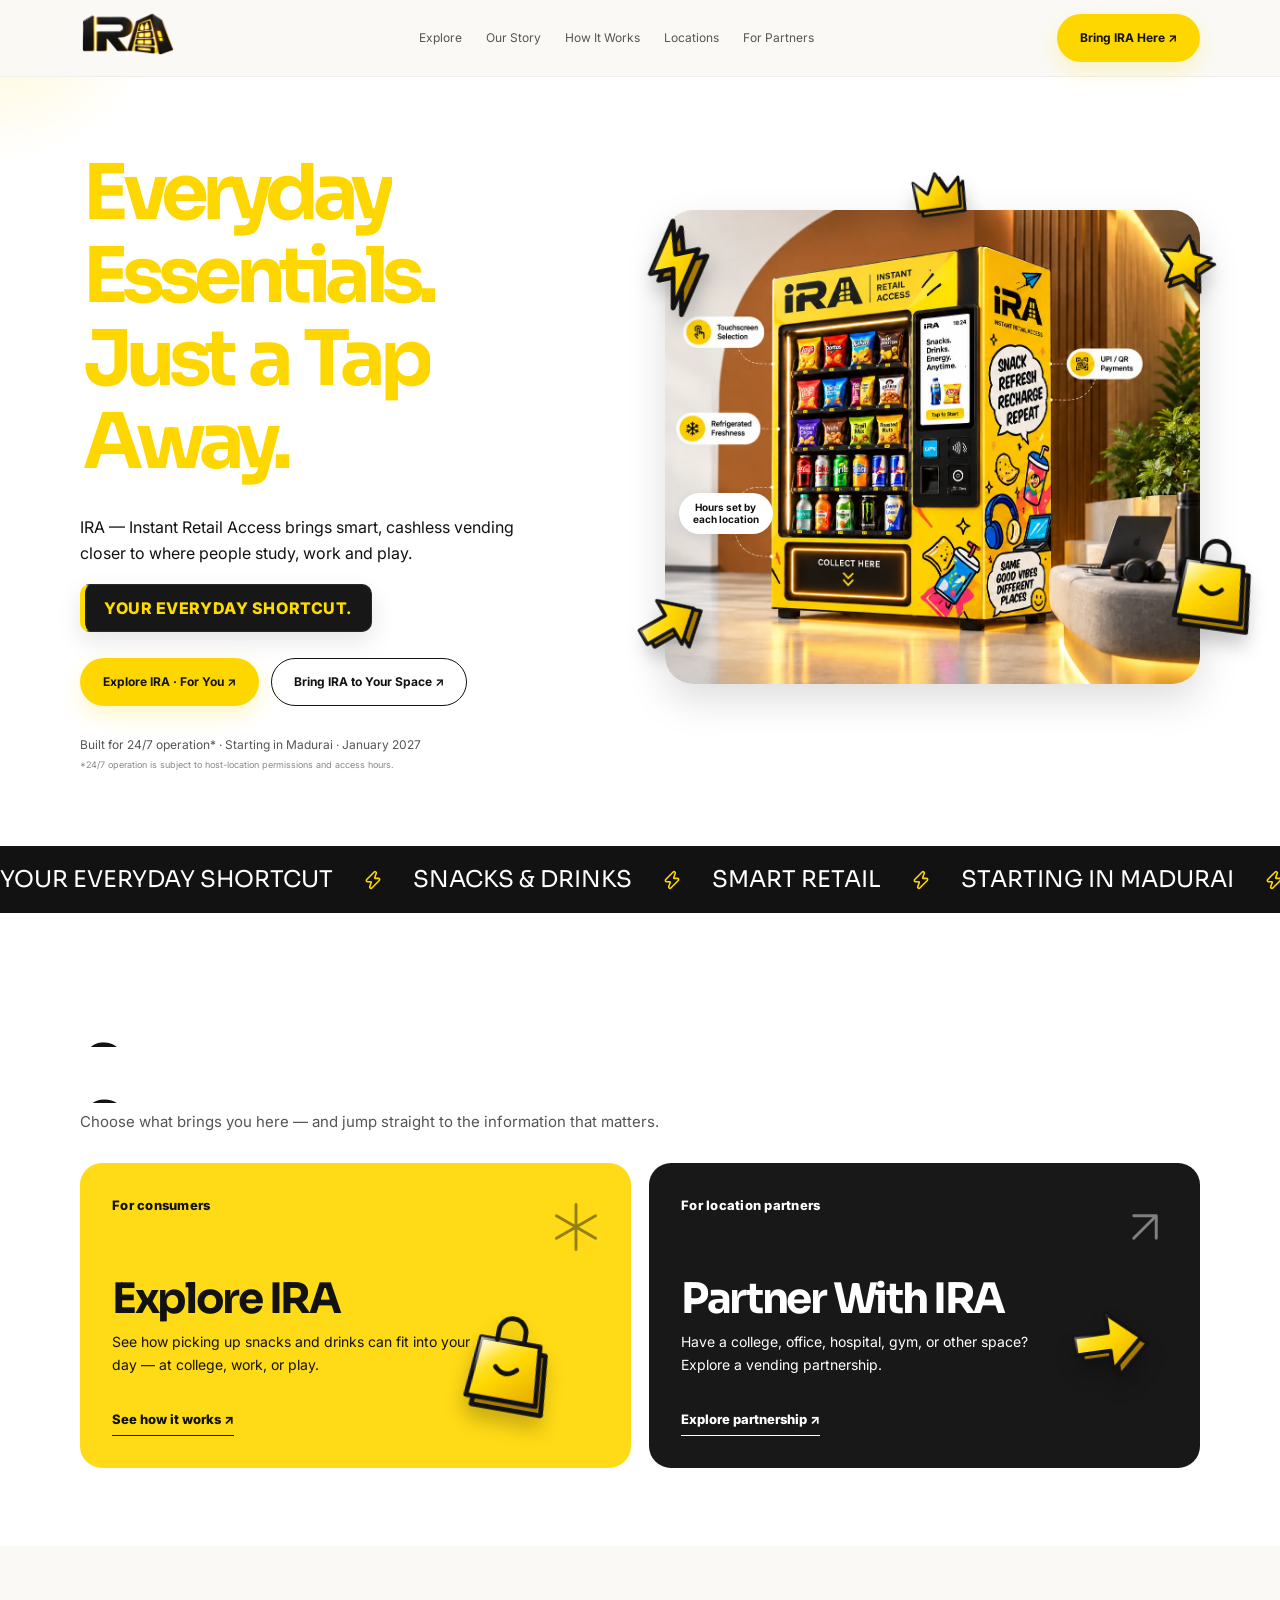
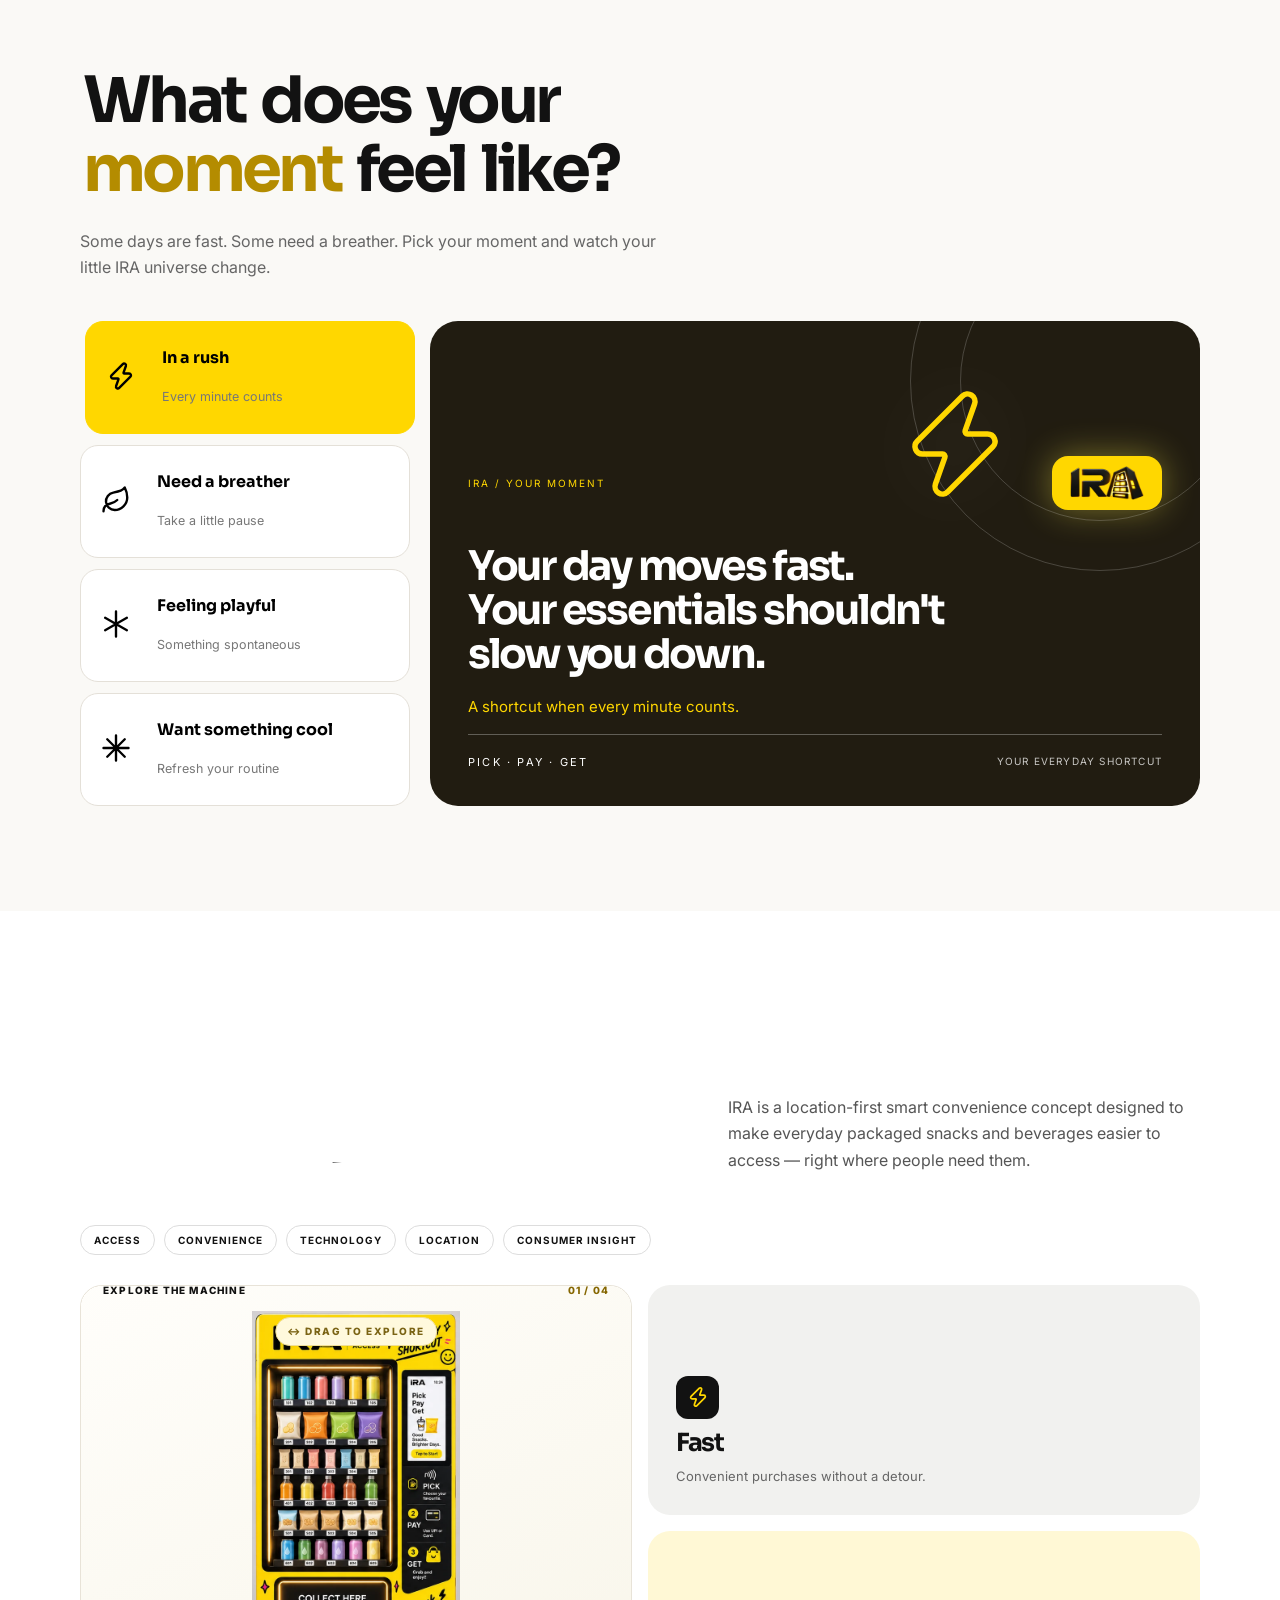
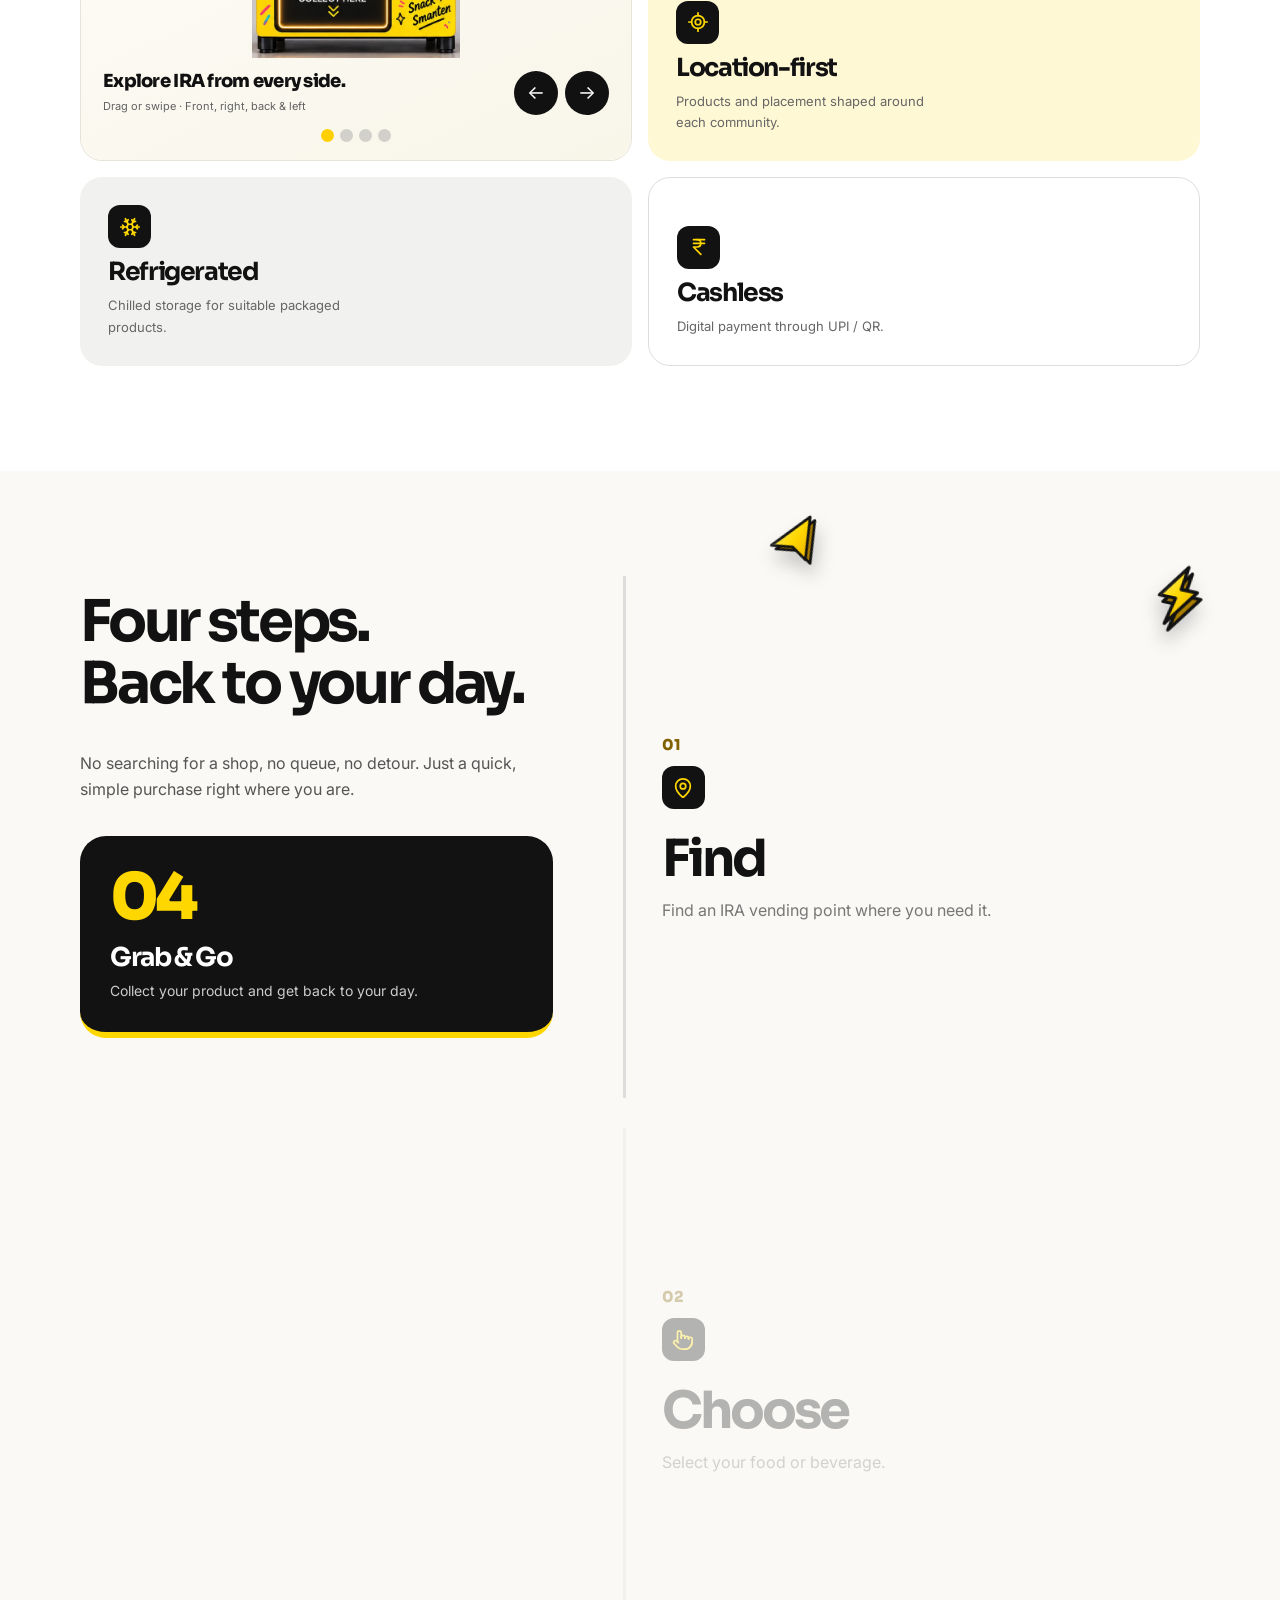
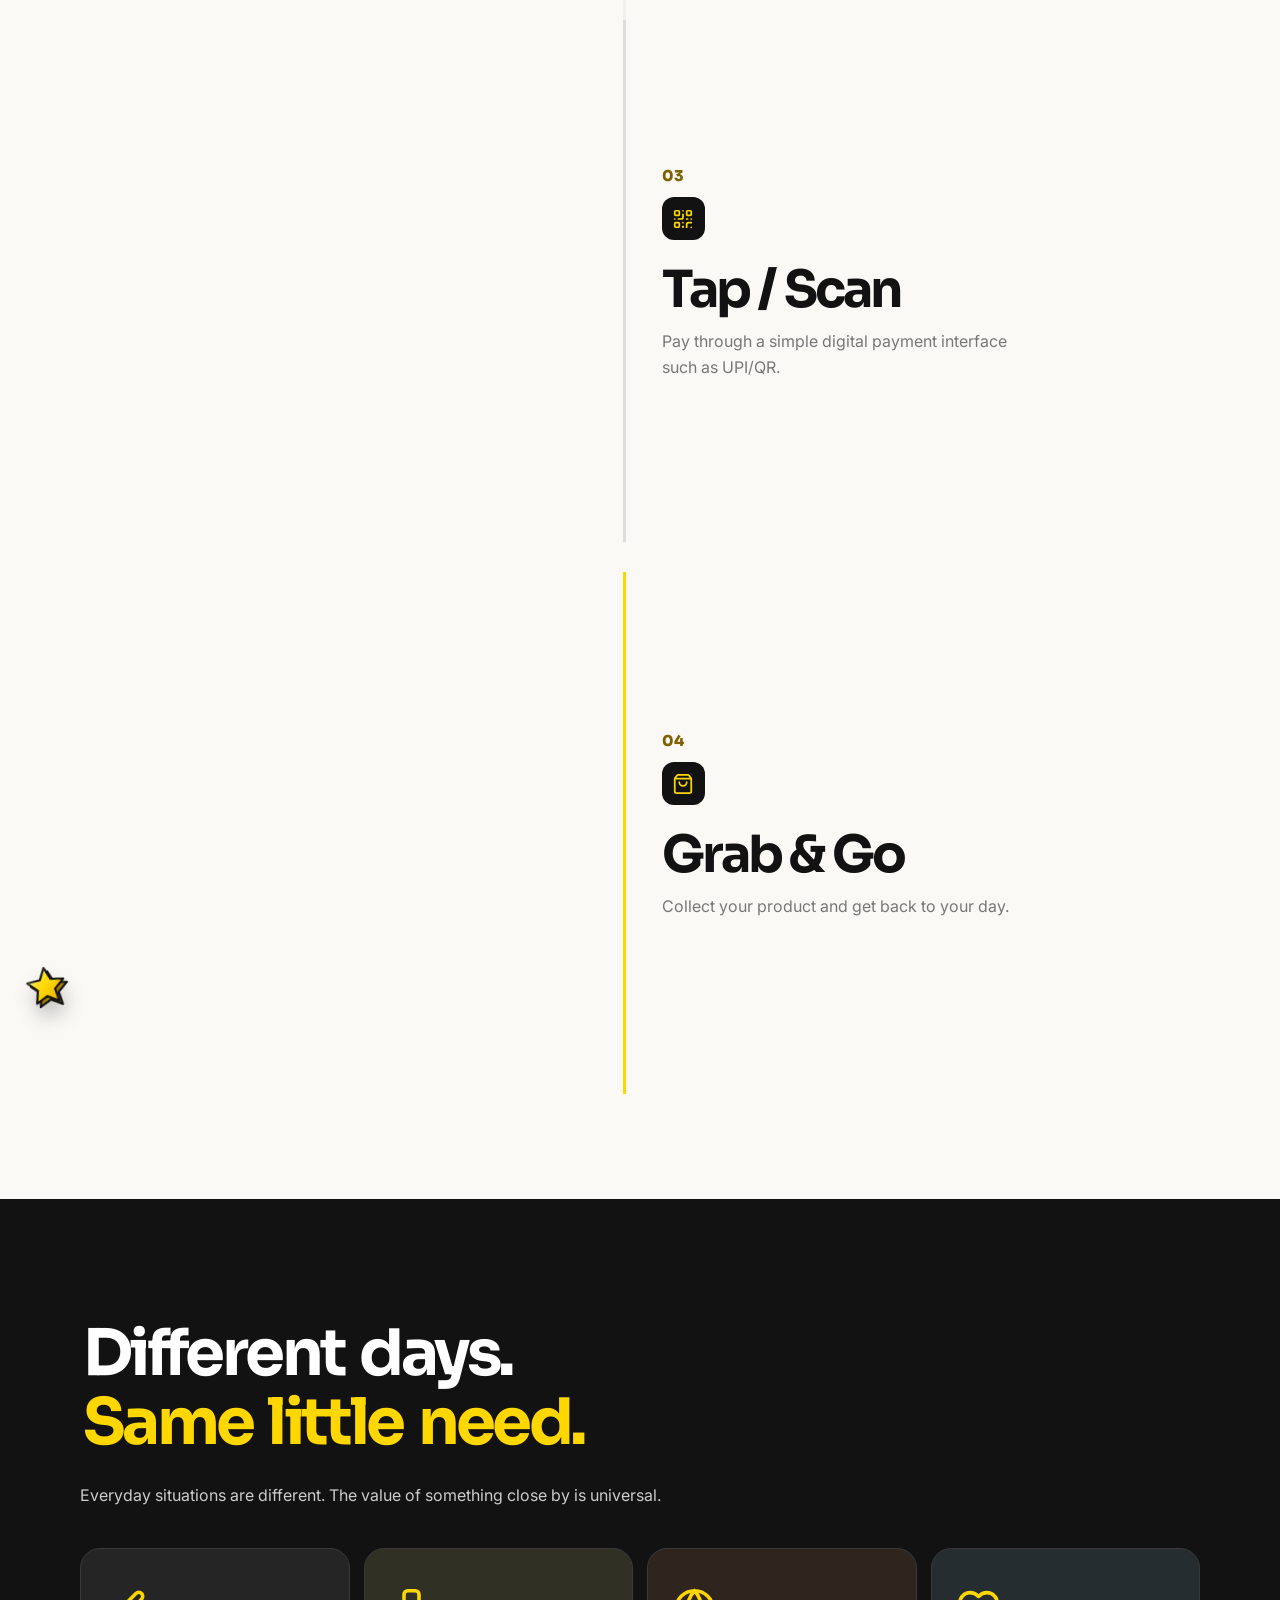
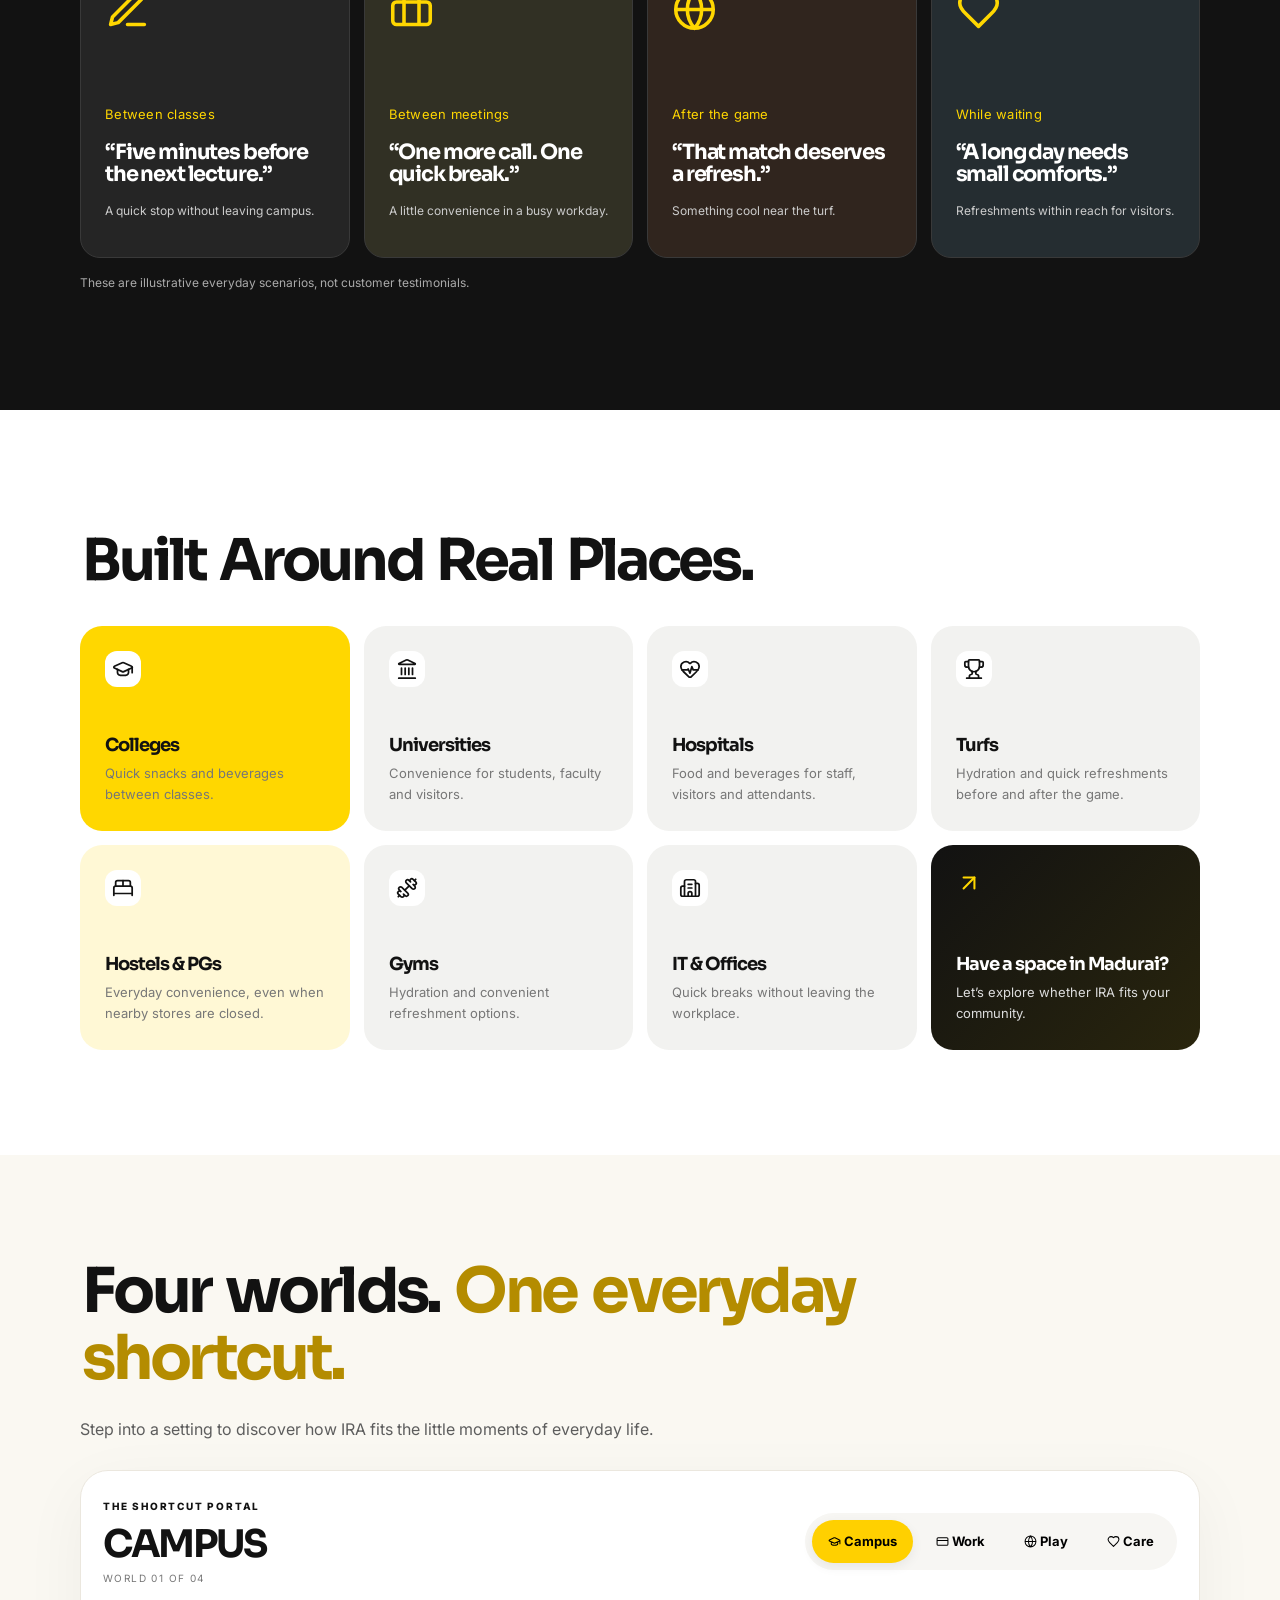
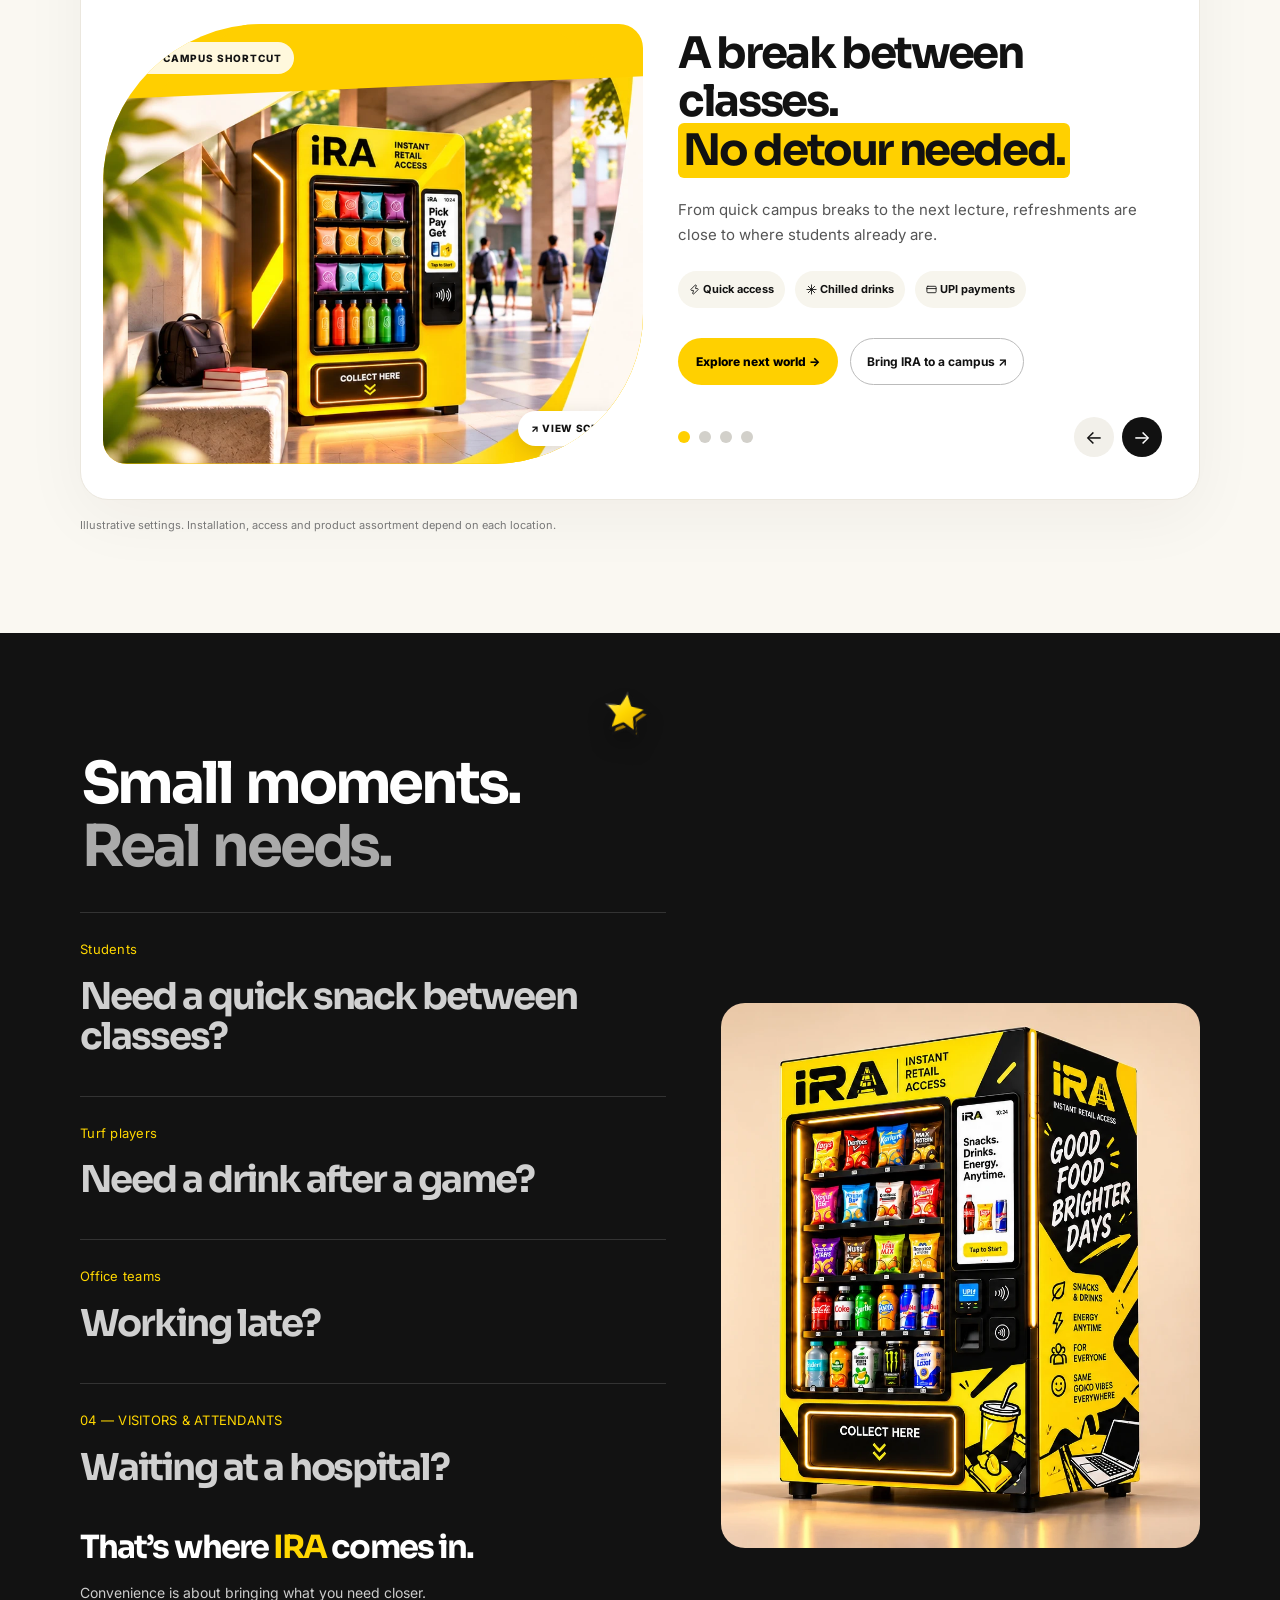
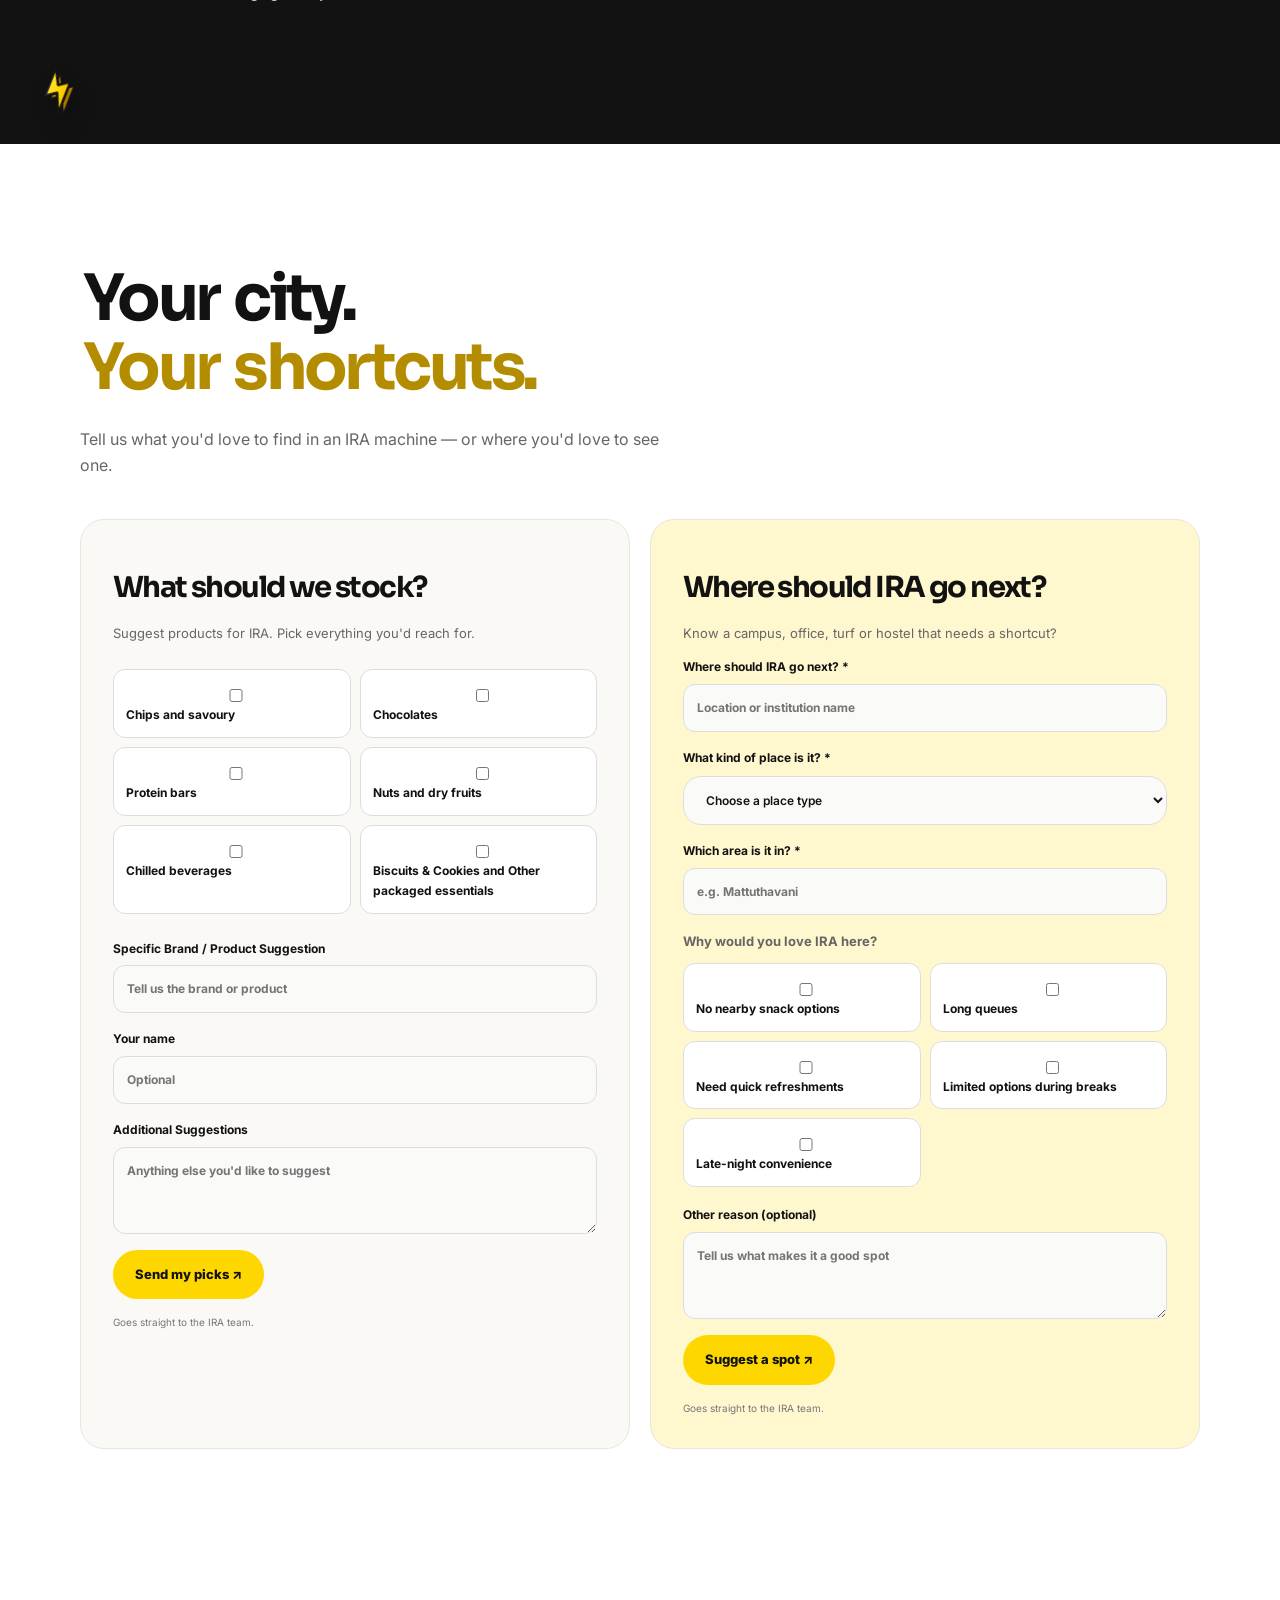
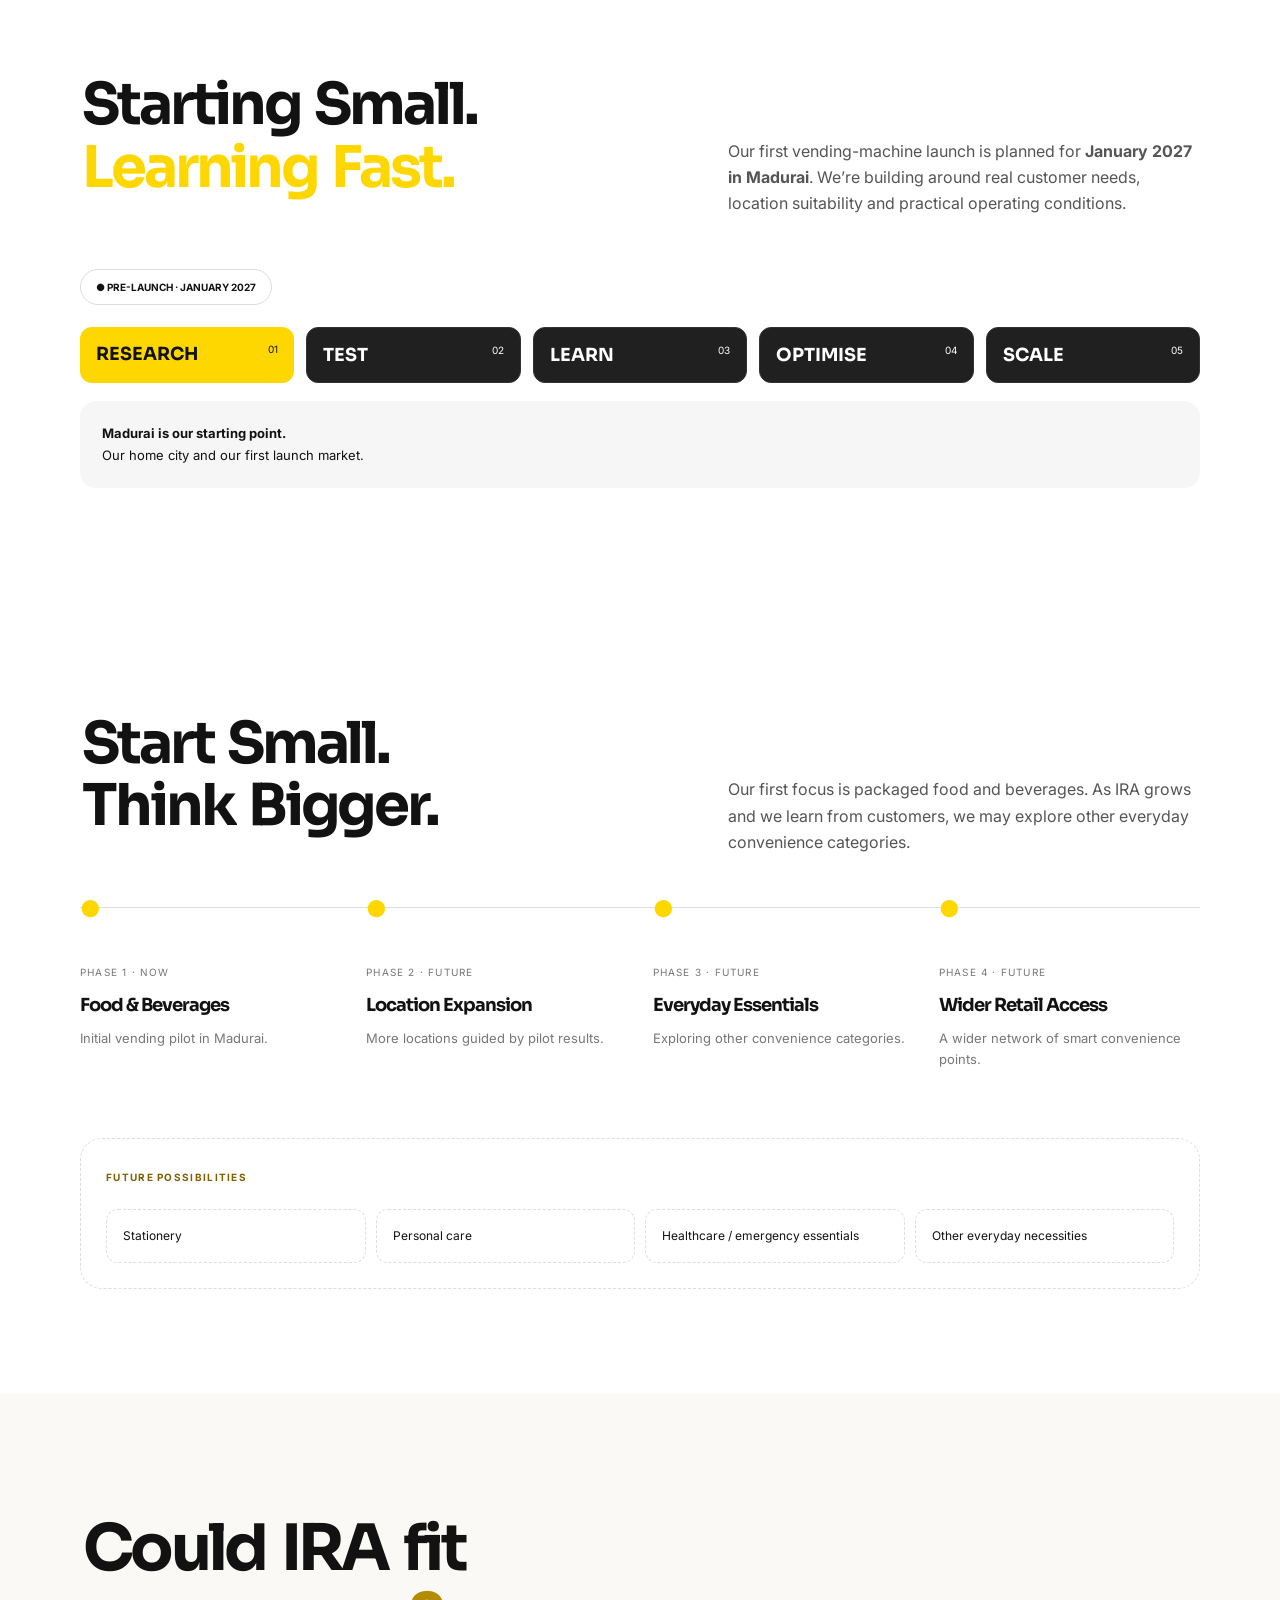
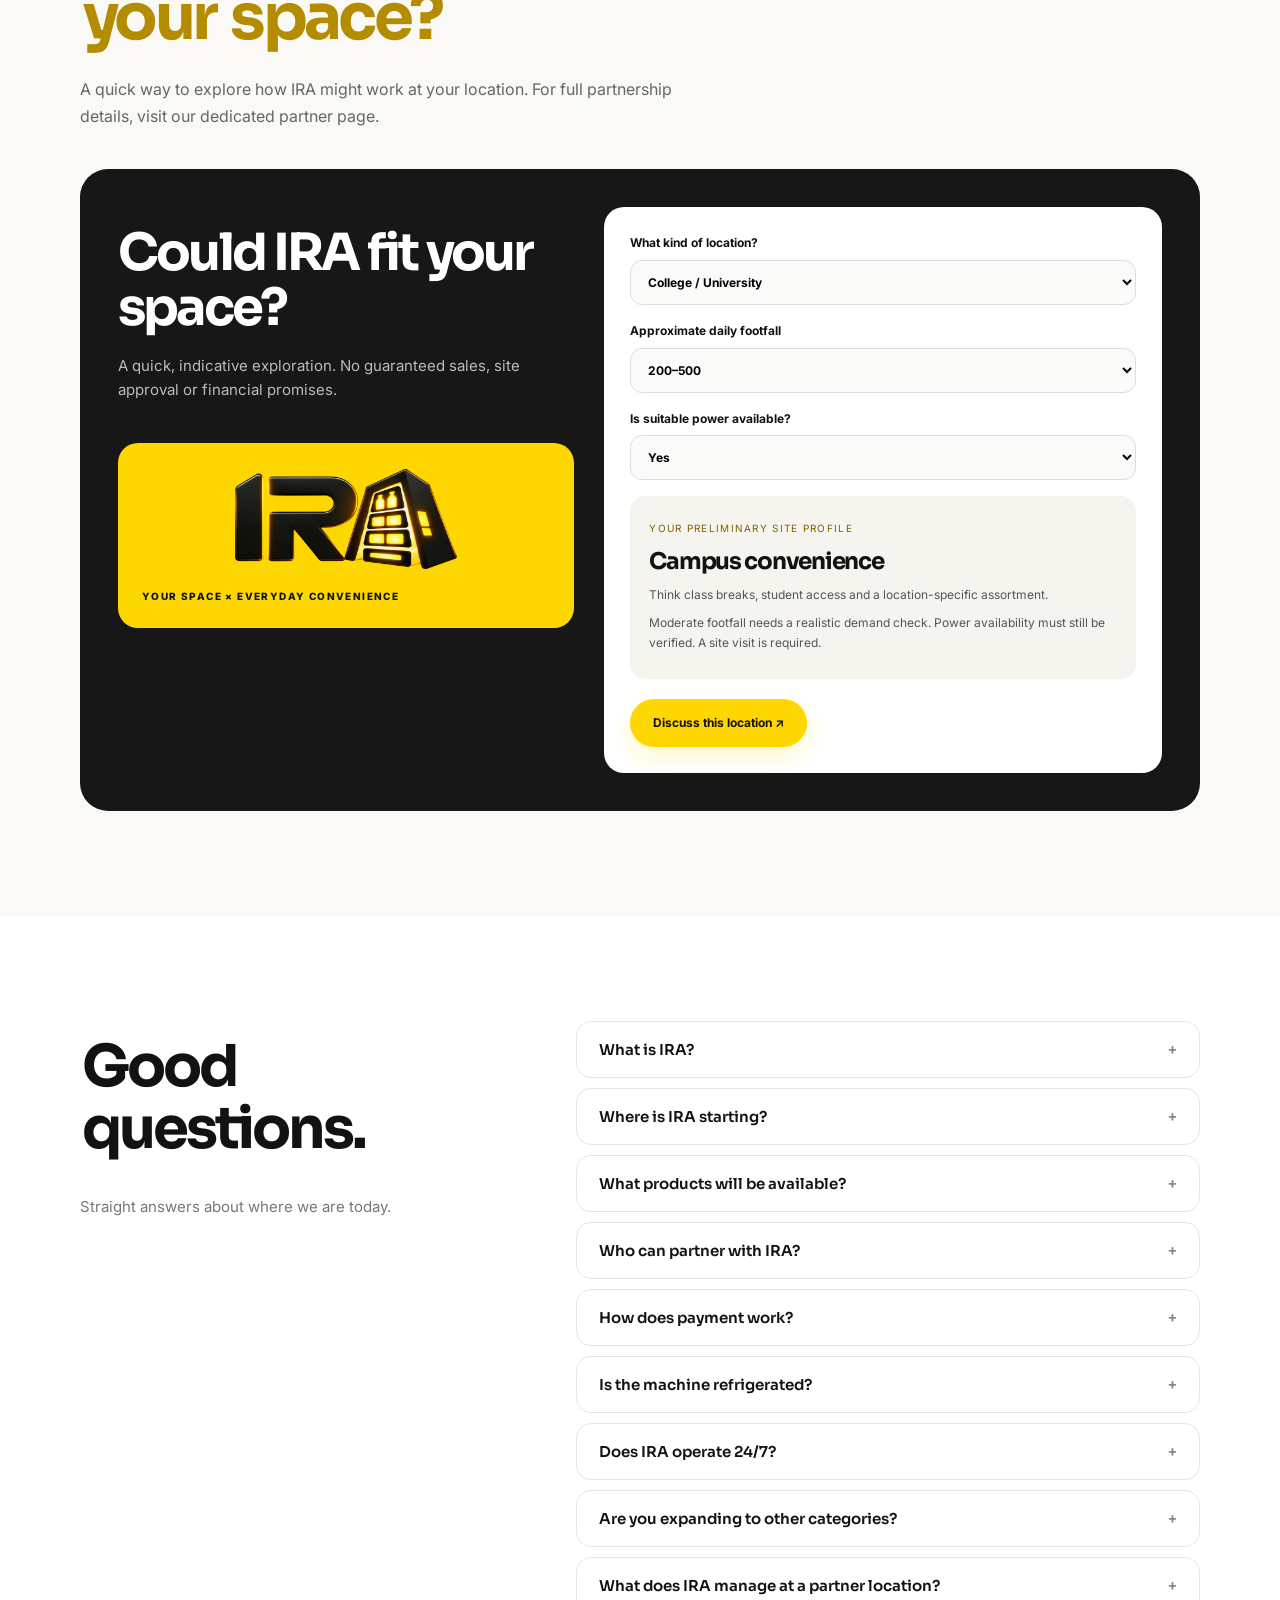
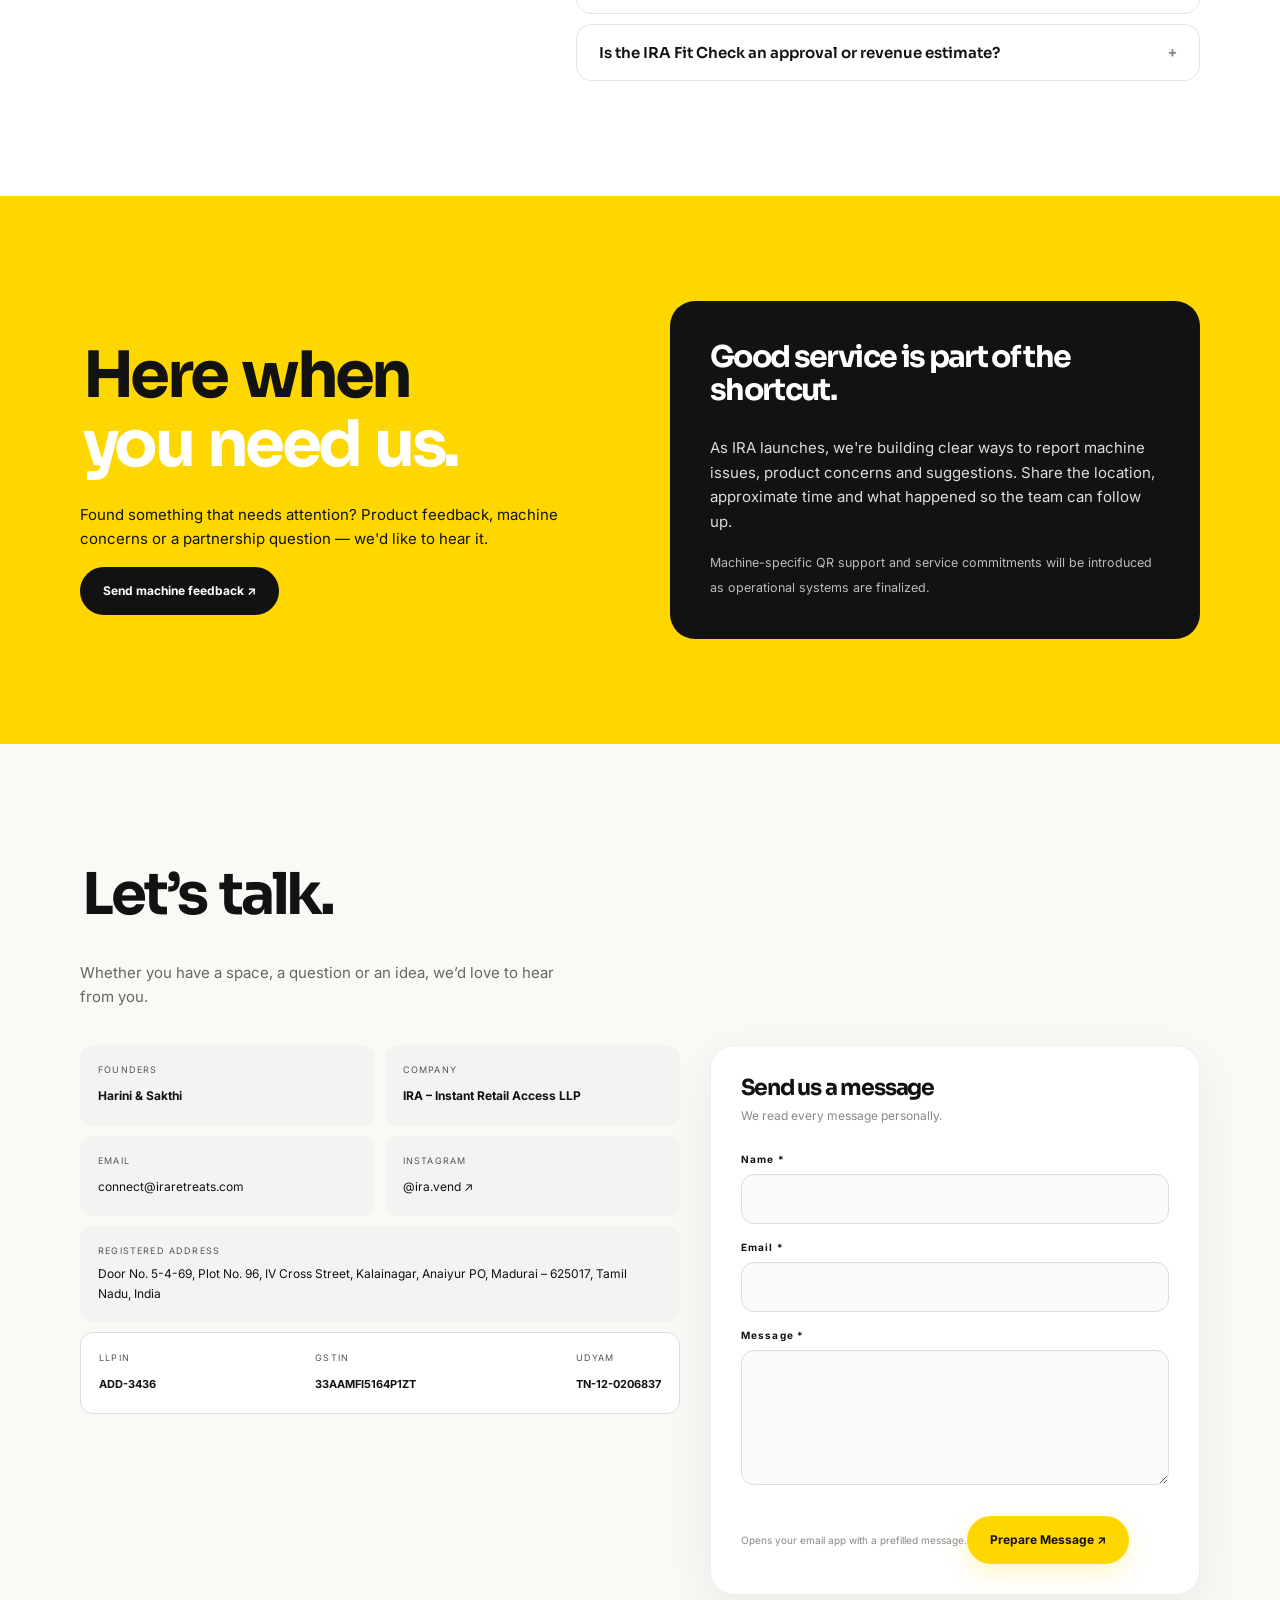
==== commit 734ffbd9: "Update index.html" ====
--- a/index.html
+++ b/index.html
@@ -1,10 +1,20 @@
 <!DOCTYPE html>
 
-<html lang="en"><head><meta charset="utf-8"/><meta content="width=device-width,initial-scale=1" name="viewport"/><meta content="#121212" name="theme-color"/><meta content="IRA Instant Retail Access — your everyday shortcut. Smart refrigerated, cashless vending, starting in Madurai in January 2027." name="description"/><link href="favicon.ico" rel="icon" sizes="any"/><link href="favicon-32x32.png" rel="icon" sizes="32x32" type="image/png"/><link href="favicon-16x16.png" rel="icon" sizes="16x16" type="image/png"/><link href="apple-touch-icon.png" rel="apple-touch-icon"/><title>IRA — Your Everyday Shortcut</title><link href="https://fonts.googleapis.com" rel="preconnect"/><link crossorigin="" href="https://fonts.gstatic.com" rel="preconnect"/><link href="https://fonts.googleapis.com/css2?family=Inter:wght@400;500;600;700&amp;family=Sora:wght@400;500;600;700;800&amp;display=swap" rel="stylesheet"/><link href="styles.css" rel="stylesheet"/><link href="brand-floats.css" rel="stylesheet"/><link href="experience.css" rel="stylesheet"/><script>try{if(!sessionStorage.xi)document.documentElement.classList.add("xi")}catch(e){}</script><link href="ira-v2-responsive.css" rel="stylesheet"/></head><body>
-<header class="header"><nav aria-label="Main navigation" class="nav wrap"><a aria-label="IRA home" class="brand" href="#home"><img alt="IRA logo" src="assets/ira-simple-transparent.png"/></a><button aria-expanded="false" aria-label="Toggle menu" class="menu-toggle" id="menuToggle">☰</button><div class="navlinks" id="navLinks"><a href="#moments">Explore</a><a href="about.html">Our Story</a><a href="#how">How It Works</a><a href="#locations">Locations</a><a href="partner.html#partner-experience">For Partners</a></div><a class="pill orange navcta" href="partner.html#partner">Bring IRA Here ↗</a></nav></header>
-<main><section class="hero wrap" id="home"><div class="hero-copy"><h1>Everyday<br/>Essentials.<br/>Just a <span>Tap</span><br/>Away.</h1><p>IRA — Instant Retail Access brings smart, cashless vending closer to where people study, work and play.</p><p class="hero-note"><span>YOUR EVERYDAY SHORTCUT.</span></p><div class="actions"><a class="pill orange" href="#moments">Explore IRA · For You ↗</a><a class="pill outline" href="partner.html#partner-experience">Bring IRA to Your Space ↗</a></div><small>Built for 24/7 operation* · Starting in Madurai · January 2027</small><p class="fn">*24/7 operation is subject to host-location permissions and access hours.</p><small hidden=""></small></div><div class="hero-visual"><div data-fx="bolt,-5,2,74,-12,28,1;star,92,5,56,10,-22,1;crown,46,-9,52,-8,18;bag,95,68,80,8,34;arrow,-6,80,70,-30,-30"></div><div class="machine-stage"><img alt="IRA yellow vending machine in a modern lobby" src="assets/ira-hero-machine.webp"/><span aria-hidden="true" class="hours-chip">Hours set by each location</span></div></div></section>
+<html lang="en"><head><meta charset="utf-8"/><meta content="width=device-width,initial-scale=1" name="viewport"/><meta content="#121212" name="theme-color"/><meta name="description" content="IRA brings smart vending machines to colleges, offices, hospitals and more in Madurai. Discover convenient snacks, chilled drinks and cashless UPI payments."/><link href="favicon.ico" rel="icon" sizes="any"/><link href="favicon-32x32.png" rel="icon" sizes="32x32" type="image/png"/><link href="favicon-16x16.png" rel="icon" sizes="16x16" type="image/png"/><link href="apple-touch-icon.png" rel="apple-touch-icon"/><title>IRA Vending Machines in Madurai | Instant Retail Access</title>
+<link rel="canonical" href="https://iraretreats.com/">
+<meta property="og:type" content="website"/>
+<meta property="og:site_name" content="IRA — Instant Retail Access"/>
+<meta property="og:title" content="IRA Vending Machines in Madurai | Instant Retail Access"/>
+<meta property="og:description" content="Smart, cashless vending for colleges, offices, hospitals and everyday spaces in Madurai. Your Everyday Shortcut."/>
+<meta property="og:url" content="https://iraretreats.com/"/>
+<meta name="twitter:card" content="summary"/>
+<meta name="twitter:title" content="IRA Vending Machines in Madurai | Instant Retail Access"/>
+<meta name="twitter:description" content="Smart, cashless vending for colleges, offices, hospitals and everyday spaces in Madurai. Your Everyday Shortcut."/>
+<link href="https://fonts.googleapis.com" rel="preconnect"/><link crossorigin="" href="https://fonts.gstatic.com" rel="preconnect"/><link href="https://fonts.googleapis.com/css2?family=Inter:wght@400;500;600;700&amp;family=Sora:wght@400;500;600;700;800&amp;display=swap" rel="stylesheet"/><link href="styles.css" rel="stylesheet"/><link href="brand-floats.css" rel="stylesheet"/><link href="experience.css" rel="stylesheet"/><script>try{if(!sessionStorage.xi)document.documentElement.classList.add("xi")}catch(e){}</script><link href="ira-v2-responsive.css" rel="stylesheet"/></head><body>
+<header class="header"><nav aria-label="Main navigation" class="nav wrap"><a aria-label="IRA home" class="brand" href="#home"><img width="760" height="350" alt="IRA logo" src="assets/ira-simple-transparent.webp"/></a><button aria-expanded="false" aria-label="Toggle menu" class="menu-toggle" id="menuToggle">☰</button><div class="navlinks" id="navLinks"><a href="#moments">Explore</a><a href="about.html">Our Story</a><a href="#how">How It Works</a><a href="#locations">Locations</a><a href="partner.html#partner-experience">For Partners</a></div><a class="pill orange navcta" href="partner.html#partner">Bring IRA Here ↗</a></nav></header>
+<main><section class="hero wrap" id="home"><div class="hero-copy"><h1>Everyday<br/>Essentials.<br/>Just a <span>Tap</span><br/>Away.</h1><p>IRA — Instant Retail Access brings smart, cashless vending closer to where people study, work and play.</p><p class="hero-note"><span>YOUR EVERYDAY SHORTCUT.</span></p><div class="actions"><a class="pill orange" href="#moments">Explore IRA · For You ↗</a><a class="pill outline" href="partner.html#partner-experience">Bring IRA to Your Space ↗</a></div><small>Built for 24/7 operation* · Starting in Madurai · January 2027</small><p class="fn">*24/7 operation is subject to host-location permissions and access hours.</p><small hidden=""></small></div><div class="hero-visual"><div data-fx="bolt,-5,2,74,-12,28,1;star,92,5,56,10,-22,1;crown,46,-9,52,-8,18;bag,95,68,80,8,34;arrow,-6,80,70,-30,-30"></div><div class="machine-stage"><img width="1155" height="1024" alt="IRA yellow vending machine in a modern lobby" src="assets/ira-hero-machine.webp"/><span aria-hidden="true" class="hours-chip">Hours set by each location</span></div></div></section>
 <div aria-label="Brand highlights" class="ticker"><div class="track"><span class="set">YOUR EVERYDAY SHORTCUT<b><svg aria-hidden="true" fill="none" height="20" stroke="currentColor" stroke-linecap="round" stroke-linejoin="round" stroke-width="1.9" viewbox="0 0 24 24" width="20" xmlns="http://www.w3.org/2000/svg"><path d="M15.914 4a1.5 1.5 0 00-2.474-1.561l-9 9A1.5 1.5 0 005.5 14h4.002a.5.5 0 01.471.666L8.086 20a1.5 1.5 0 002.475 1.56l9-9A1.5 1.5 0 0018.5 10h-3.997a.5.5 0 01-.472-.667z"></path></svg></b>SNACKS &amp; DRINKS<b><svg aria-hidden="true" fill="none" height="20" stroke="currentColor" stroke-linecap="round" stroke-linejoin="round" stroke-width="1.9" viewbox="0 0 24 24" width="20" xmlns="http://www.w3.org/2000/svg"><path d="M15.914 4a1.5 1.5 0 00-2.474-1.561l-9 9A1.5 1.5 0 005.5 14h4.002a.5.5 0 01.471.666L8.086 20a1.5 1.5 0 002.475 1.56l9-9A1.5 1.5 0 0018.5 10h-3.997a.5.5 0 01-.472-.667z"></path></svg></b>SMART RETAIL<b><svg aria-hidden="true" fill="none" height="20" stroke="currentColor" stroke-linecap="round" stroke-linejoin="round" stroke-width="1.9" viewbox="0 0 24 24" width="20" xmlns="http://www.w3.org/2000/svg"><path d="M15.914 4a1.5 1.5 0 00-2.474-1.561l-9 9A1.5 1.5 0 005.5 14h4.002a.5.5 0 01.471.666L8.086 20a1.5 1.5 0 002.475 1.56l9-9A1.5 1.5 0 0018.5 10h-3.997a.5.5 0 01-.472-.667z"></path></svg></b>STARTING IN MADURAI<b><svg aria-hidden="true" fill="none" height="20" stroke="currentColor" stroke-linecap="round" stroke-linejoin="round" stroke-width="1.9" viewbox="0 0 24 24" width="20" xmlns="http://www.w3.org/2000/svg"><path d="M15.914 4a1.5 1.5 0 00-2.474-1.561l-9 9A1.5 1.5 0 005.5 14h4.002a.5.5 0 01.471.666L8.086 20a1.5 1.5 0 002.475 1.56l9-9A1.5 1.5 0 0018.5 10h-3.997a.5.5 0 01-.472-.667z"></path></svg></b></span><span aria-hidden="true" class="set">YOUR EVERYDAY SHORTCUT<b><svg aria-hidden="true" fill="none" height="20" stroke="currentColor" stroke-linecap="round" stroke-linejoin="round" stroke-width="1.9" viewbox="0 0 24 24" width="20" xmlns="http://www.w3.org/2000/svg"><path d="M15.914 4a1.5 1.5 0 00-2.474-1.561l-9 9A1.5 1.5 0 005.5 14h4.002a.5.5 0 01.471.666L8.086 20a1.5 1.5 0 002.475 1.56l9-9A1.5 1.5 0 0018.5 10h-3.997a.5.5 0 01-.472-.667z"></path></svg></b>SNACKS &amp; DRINKS<b><svg aria-hidden="true" fill="none" height="20" stroke="currentColor" stroke-linecap="round" stroke-linejoin="round" stroke-width="1.9" viewbox="0 0 24 24" width="20" xmlns="http://www.w3.org/2000/svg"><path d="M15.914 4a1.5 1.5 0 00-2.474-1.561l-9 9A1.5 1.5 0 005.5 14h4.002a.5.5 0 01.471.666L8.086 20a1.5 1.5 0 002.475 1.56l9-9A1.5 1.5 0 0018.5 10h-3.997a.5.5 0 01-.472-.667z"></path></svg></b>SMART RETAIL<b><svg aria-hidden="true" fill="none" height="20" stroke="currentColor" stroke-linecap="round" stroke-linejoin="round" stroke-width="1.9" viewbox="0 0 24 24" width="20" xmlns="http://www.w3.org/2000/svg"><path d="M15.914 4a1.5 1.5 0 00-2.474-1.561l-9 9A1.5 1.5 0 005.5 14h4.002a.5.5 0 01.471.666L8.086 20a1.5 1.5 0 002.475 1.56l9-9A1.5 1.5 0 0018.5 10h-3.997a.5.5 0 01-.472-.667z"></path></svg></b>STARTING IN MADURAI<b><svg aria-hidden="true" fill="none" height="20" stroke="currentColor" stroke-linecap="round" stroke-linejoin="round" stroke-width="1.9" viewbox="0 0 24 24" width="20" xmlns="http://www.w3.org/2000/svg"><path d="M15.914 4a1.5 1.5 0 00-2.474-1.561l-9 9A1.5 1.5 0 005.5 14h4.002a.5.5 0 01.471.666L8.086 20a1.5 1.5 0 002.475 1.56l9-9A1.5 1.5 0 0018.5 10h-3.997a.5.5 0 01-.472-.667z"></path></svg></b></span></div></div>
-<section aria-label="Choose how to explore IRA" class="audience-gateway wrap" id="explore"><div class="gateway-heading"><h2>Convenience for you.<br/>Opportunity for your space.</h2><p>Choose what brings you here — and jump straight to the information that matters.</p></div><div class="gateway-grid"><a class="gateway-card consumer-card" href="#moments"><span data-fx="bag,70,48,84,10,16,1"></span><span class="gateway-kicker">For consumers</span><span aria-hidden="true" class="gateway-symbol">✳</span><h3>Explore IRA</h3><p>See how picking up snacks and drinks can fit into your day — at college, work, or play.</p><span class="gateway-link">See how it works <span aria-hidden="true">↗</span></span></a><a class="gateway-card partner-card" href="partner.html#partner-experience"><span data-fx="arrow,76,46,80,-8,16,1"></span><span class="gateway-kicker">For location partners</span><span aria-hidden="true" class="gateway-symbol">↗</span><h3>Partner With IRA</h3><p>Have a college, office, hospital, gym, or other space? Explore a vending partnership.</p><span class="gateway-link">Explore partnership <span aria-hidden="true">↗</span></span></a></div></section><section class="experience-section momentverse" id="moments"><div class="wrap"><div class="xp-head"><h2>What does your<br/><em>moment</em> feel like?</h2><p>Some days are fast. Some need a breather. Pick your moment and watch your little IRA universe change.</p></div><div class="moment-layout"><div aria-label="Choose your moment" class="moment-options" role="group"><button aria-pressed="true" class="moment-choice active" data-moment="rush"><span>⚡</span><b>In a rush</b><small>Every minute counts</small></button><button aria-pressed="false" class="moment-choice" data-moment="reset"><span>🌿</span><b>Need a breather</b><small>Take a little pause</small></button><button aria-pressed="false" class="moment-choice" data-moment="play"><span>✳</span><b>Feeling playful</b><small>Something spontaneous</small></button><button aria-pressed="false" class="moment-choice" data-moment="cool"><span>❄</span><b>Want something cool</b><small>Refresh your routine</small></button></div><div aria-live="polite" class="moment-stage" data-moment="rush" id="momentStage"><div class="moment-orbit orbit-one"></div><div class="moment-orbit orbit-two"></div><div class="moment-emblem" id="momentEmblem">⚡</div><div class="moment-brand-row"><span class="moment-index">IRA / YOUR MOMENT</span><img alt="IRA simplified logo" class="moment-brand-logo" src="assets/ira-simple-transparent.png"/></div><h3 id="momentHeadline">Your day moves fast.<br/>Your essentials shouldn't slow you down.</h3><p id="momentDescription">A shortcut when every minute counts.</p><span class="moment-footer">PICK · PAY · GET <span class="moment-footer-label">YOUR EVERYDAY SHORTCUT</span></span></div></div></div></section><section class="section wrap" id="about"><div class="section-heading split"><div><h2>More Than a<br/>Vending Machine.</h2></div><p>IRA is a location-first smart convenience concept designed to make everyday packaged snacks and beverages easier to access — right where people need them.</p></div><div class="tags"><span>ACCESS</span><span>CONVENIENCE</span><span>TECHNOLOGY</span><span>LOCATION</span><span>CONSUMER INSIGHT</span></div><div class="feature-grid"><article class="feature feature-photo ira-view-feature"><div aria-label="IRA machine four-view interactive viewer. Drag left or right, use arrows, or press left and right arrow keys." class="ira-spin" id="iraSpin" role="group" tabindex="0"><div class="ira-spin-top"><span>EXPLORE THE MACHINE</span><span class="ira-spin-count" id="spinCount">01 / 04</span></div><img alt="Front view of IRA vending machine" draggable="false" id="spinImage" src="assets/view-front.webp"/><div class="ira-spin-bottom"><div><strong>Explore IRA from every side.</strong><span>Drag or swipe · Front, right, back &amp; left</span></div><div class="ira-spin-controls"><button aria-label="Previous machine side" id="spinPrev" type="button">←</button><button aria-label="Next machine side" id="spinNext" type="button">→</button></div></div><div aria-label="Machine views" class="ira-spin-dots"><button aria-label="Front view" class="active" data-side="front" type="button"></button><button aria-label="Right side view" data-side="right" type="button"></button><button aria-label="Back view" data-side="back" type="button"></button><button aria-label="Left side view" data-side="left" type="button"></button></div></div></article><article class="feature muted"><span class="feature-icon"><svg aria-hidden="true" fill="none" height="22" stroke="currentColor" stroke-linecap="round" stroke-linejoin="round" stroke-width="1.9" viewbox="0 0 24 24" width="22" xmlns="http://www.w3.org/2000/svg"><path d="M15.914 4a1.5 1.5 0 00-2.474-1.561l-9 9A1.5 1.5 0 005.5 14h4.002a.5.5 0 01.471.666L8.086 20a1.5 1.5 0 002.475 1.56l9-9A1.5 1.5 0 0018.5 10h-3.997a.5.5 0 01-.472-.667z"></path></svg></span><h3>Fast</h3><p>Convenient purchases without a detour.</p></article><article class="feature peach"><span class="feature-icon"><svg aria-hidden="true" fill="none" height="22" stroke="currentColor" stroke-linecap="round" stroke-linejoin="round" stroke-width="1.9" viewbox="0 0 24 24" width="22" xmlns="http://www.w3.org/2000/svg"><line x1="2" x2="5" y1="12" y2="12"></line>
+<section aria-label="Choose how to explore IRA" class="audience-gateway wrap" id="explore"><div class="gateway-heading"><h2>Convenience for you.<br/>Opportunity for your space.</h2><p>Choose what brings you here — and jump straight to the information that matters.</p></div><div class="gateway-grid"><a class="gateway-card consumer-card" href="#moments"><span data-fx="bag,70,48,84,10,16,1"></span><span class="gateway-kicker">For consumers</span><span aria-hidden="true" class="gateway-symbol">✳</span><h3>Explore IRA</h3><p>See how picking up snacks and drinks can fit into your day — at college, work, or play.</p><span class="gateway-link">See how it works <span aria-hidden="true">↗</span></span></a><a class="gateway-card partner-card" href="partner.html#partner-experience"><span data-fx="arrow,76,46,80,-8,16,1"></span><span class="gateway-kicker">For location partners</span><span aria-hidden="true" class="gateway-symbol">↗</span><h3>Partner With IRA</h3><p>Have a college, office, hospital, gym, or other space? Explore a vending partnership.</p><span class="gateway-link">Explore partnership <span aria-hidden="true">↗</span></span></a></div></section><section class="experience-section momentverse" id="moments"><div class="wrap"><div class="xp-head"><h2>What does your<br/><em>moment</em> feel like?</h2><p>Some days are fast. Some need a breather. Pick your moment and watch your little IRA universe change.</p></div><div class="moment-layout"><div aria-label="Choose your moment" class="moment-options" role="group"><button aria-pressed="true" class="moment-choice active" data-moment="rush"><span>⚡</span><b>In a rush</b><small>Every minute counts</small></button><button aria-pressed="false" class="moment-choice" data-moment="reset"><span>🌿</span><b>Need a breather</b><small>Take a little pause</small></button><button aria-pressed="false" class="moment-choice" data-moment="play"><span>✳</span><b>Feeling playful</b><small>Something spontaneous</small></button><button aria-pressed="false" class="moment-choice" data-moment="cool"><span>❄</span><b>Want something cool</b><small>Refresh your routine</small></button></div><div aria-live="polite" class="moment-stage" data-moment="rush" id="momentStage"><div class="moment-orbit orbit-one"></div><div class="moment-orbit orbit-two"></div><div class="moment-emblem" id="momentEmblem">⚡</div><div class="moment-brand-row"><span class="moment-index">IRA / YOUR MOMENT</span><img width="760" height="350" alt="IRA simplified logo" class="moment-brand-logo" src="assets/ira-simple-transparent.webp"/></div><h3 id="momentHeadline">Your day moves fast.<br/>Your essentials shouldn't slow you down.</h3><p id="momentDescription">A shortcut when every minute counts.</p><span class="moment-footer">PICK · PAY · GET <span class="moment-footer-label">YOUR EVERYDAY SHORTCUT</span></span></div></div></div></section><section class="section wrap" id="about"><div class="section-heading split"><div><h2>More Than a<br/>Vending Machine.</h2></div><p>IRA is a location-first smart convenience concept designed to make everyday packaged snacks and beverages easier to access — right where people need them.</p></div><div class="tags"><span>ACCESS</span><span>CONVENIENCE</span><span>TECHNOLOGY</span><span>LOCATION</span><span>CONSUMER INSIGHT</span></div><div class="feature-grid"><article class="feature feature-photo ira-view-feature"><div aria-label="IRA machine four-view interactive viewer. Drag left or right, use arrows, or press left and right arrow keys." class="ira-spin" id="iraSpin" role="group" tabindex="0"><div class="ira-spin-top"><span>EXPLORE THE MACHINE</span><span class="ira-spin-count" id="spinCount">01 / 04</span></div><img width="514" height="860" alt="Front view of IRA vending machine" draggable="false" id="spinImage" src="assets/view-front.webp"/><div class="ira-spin-bottom"><div><strong>Explore IRA from every side.</strong><span>Drag or swipe · Front, right, back &amp; left</span></div><div class="ira-spin-controls"><button aria-label="Previous machine side" id="spinPrev" type="button">←</button><button aria-label="Next machine side" id="spinNext" type="button">→</button></div></div><div aria-label="Machine views" class="ira-spin-dots"><button aria-label="Front view" class="active" data-side="front" type="button"></button><button aria-label="Right side view" data-side="right" type="button"></button><button aria-label="Back view" data-side="back" type="button"></button><button aria-label="Left side view" data-side="left" type="button"></button></div></div></article><article class="feature muted"><span class="feature-icon"><svg aria-hidden="true" fill="none" height="22" stroke="currentColor" stroke-linecap="round" stroke-linejoin="round" stroke-width="1.9" viewbox="0 0 24 24" width="22" xmlns="http://www.w3.org/2000/svg"><path d="M15.914 4a1.5 1.5 0 00-2.474-1.561l-9 9A1.5 1.5 0 005.5 14h4.002a.5.5 0 01.471.666L8.086 20a1.5 1.5 0 002.475 1.56l9-9A1.5 1.5 0 0018.5 10h-3.997a.5.5 0 01-.472-.667z"></path></svg></span><h3>Fast</h3><p>Convenient purchases without a detour.</p></article><article class="feature peach"><span class="feature-icon"><svg aria-hidden="true" fill="none" height="22" stroke="currentColor" stroke-linecap="round" stroke-linejoin="round" stroke-width="1.9" viewbox="0 0 24 24" width="22" xmlns="http://www.w3.org/2000/svg"><line x1="2" x2="5" y1="12" y2="12"></line>
 <line x1="19" x2="22" y1="12" y2="12"></line>
 <line x1="12" x2="12" y1="2" y2="5"></line>
 <line x1="12" x2="12" y1="19" y2="22"></line>
@@ -67,15 +77,15 @@
 <path d="M14 21v-3a2 2 0 0 0-4 0v3"></path>
 <path d="M6 10H4a2 2 0 0 0-2 2v7a2 2 0 0 0 2 2h16a2 2 0 0 0 2-2V9a2 2 0 0 0-2-2h-2"></path>
 <path d="M6 21V5a2 2 0 0 1 2-2h8a2 2 0 0 1 2 2v16"></path></svg></span><h3>IT &amp; Offices</h3><p>Quick breaks without leaving the workplace.</p></article><a class="place-cta" href="partner.html#partner"><span><svg aria-hidden="true" fill="none" height="26" stroke="currentColor" stroke-linecap="round" stroke-linejoin="round" stroke-width="1.9" viewbox="0 0 24 24" width="26" xmlns="http://www.w3.org/2000/svg"><path d="M7 7h10v10"></path>
-<path d="M7 17 17 7"></path></svg></span><h3>Have a space in Madurai?</h3><p>Let’s explore whether IRA fits your community.</p></a></div></section><section class="experience-section portal portal-premium ira-portal-v2" id="portal"><div class="wrap"><div class="portal-intro"><h2>Four worlds. <em>One everyday shortcut.</em></h2><p>Step into a setting to discover how IRA fits the little moments of everyday life.</p></div><div class="ira-portal-shell"><div class="ira-portal-top"><div class="ira-portal-identity"><span>THE SHORTCUT PORTAL</span><h3 id="portalWorldName">CAMPUS</h3><small id="portalWorldNumber">WORLD 01 OF 04</small></div><div aria-label="Choose an IRA world" class="ira-world-tabs" role="group"><button aria-pressed="true" class="ira-world-tab active" data-world="campus">♧ Campus</button><button aria-pressed="false" class="ira-world-tab" data-world="work">▣ Work</button><button aria-pressed="false" class="ira-world-tab" data-world="play">◉ Play</button><button aria-pressed="false" class="ira-world-tab" data-world="care">♡ Care</button></div></div><div class="ira-portal-main" data-world="campus" id="iraPortalMain"><div aria-label="Enlarge current IRA location scene" class="ira-portal-visual" role="button" tabindex="0"><div class="ira-portal-arc"></div><img alt="IRA vending machine in a campus setting" id="portalSceneImage" loading="lazy" src="assets/portal-campus.webp"/><span class="ira-scene-tag" id="portalSceneTag">THE CAMPUS SHORTCUT</span></div><div aria-live="polite" class="ira-portal-story"><h3 id="portalHeadline">A break between classes.<br/><mark>No detour needed.</mark></h3><p id="portalSummary">From quick campus breaks to the next lecture, refreshments are close to where students already are.</p><div class="ira-portal-benefits" id="portalBenefits"><span>⚡ Quick access</span><span>❄ Chilled drinks</span><span>▣ UPI payments</span></div><div class="ira-portal-cta"><button id="iraWorldNext" type="button">Explore next world →</button><a href="partner.html#partner-experience" id="iraPartnerLink">Bring IRA to a campus ↗</a></div><div class="ira-portal-bottom"><div aria-label="World progress" class="ira-progress-dots"><button aria-label="Campus" class="active" data-world="campus"></button><button aria-label="Work" data-world="work"></button><button aria-label="Play" data-world="play"></button><button aria-label="Care" data-world="care"></button></div><div class="ira-portal-arrows"><button aria-label="Previous world" id="iraWorldPrev">←</button><button aria-label="Next world" id="iraWorldForward">→</button></div></div></div></div></div><p class="portal-disclaimer">Illustrative settings. Installation, access and product assortment depend on each location.</p></div></section>
-<section class="section dark" id="why"><div data-fx="star,47,5,46,8,18;bolt,3,93,40,-14,-16"></div><div class="wrap"><h2>Small moments.<br><em>Real needs.</em></br></h2><div class="why-grid"><div class="why-list"><div><small>Students</small><h3>Need a quick snack between classes?</h3></div><div><small>Turf players</small><h3>Need a drink after a game?</h3></div><div><small>Office teams</small><h3>Working late?</h3></div><div><small>04 — VISITORS &amp; ATTENDANTS</small><h3>Waiting at a hospital?</h3></div><p class="why-end">That’s where <strong>IRA</strong> comes in.<br/><span>Convenience is about bringing what you need closer.</span></p></div><div class="why-image"><img alt="IRA smart vending machine" loading="lazy" src="assets/ira-why-machine.webp"/></div></div></div></section>
+<path d="M7 17 17 7"></path></svg></span><h3>Have a space in Madurai?</h3><p>Let’s explore whether IRA fits your community.</p></a></div></section><section class="experience-section portal portal-premium ira-portal-v2" id="portal"><div class="wrap"><div class="portal-intro"><h2>Four worlds. <em>One everyday shortcut.</em></h2><p>Step into a setting to discover how IRA fits the little moments of everyday life.</p></div><div class="ira-portal-shell"><div class="ira-portal-top"><div class="ira-portal-identity"><span>THE SHORTCUT PORTAL</span><h3 id="portalWorldName">CAMPUS</h3><small id="portalWorldNumber">WORLD 01 OF 04</small></div><div aria-label="Choose an IRA world" class="ira-world-tabs" role="group"><button aria-pressed="true" class="ira-world-tab active" data-world="campus">♧ Campus</button><button aria-pressed="false" class="ira-world-tab" data-world="work">▣ Work</button><button aria-pressed="false" class="ira-world-tab" data-world="play">◉ Play</button><button aria-pressed="false" class="ira-world-tab" data-world="care">♡ Care</button></div></div><div class="ira-portal-main" data-world="campus" id="iraPortalMain"><div aria-label="Enlarge current IRA location scene" class="ira-portal-visual" role="button" tabindex="0"><div class="ira-portal-arc"></div><img width="880" height="697" alt="IRA vending machine in a campus setting" id="portalSceneImage" loading="lazy" src="assets/portal-campus.webp"/><span class="ira-scene-tag" id="portalSceneTag">THE CAMPUS SHORTCUT</span></div><div aria-live="polite" class="ira-portal-story"><h3 id="portalHeadline">A break between classes.<br/><mark>No detour needed.</mark></h3><p id="portalSummary">From quick campus breaks to the next lecture, refreshments are close to where students already are.</p><div class="ira-portal-benefits" id="portalBenefits"><span>⚡ Quick access</span><span>❄ Chilled drinks</span><span>▣ UPI payments</span></div><div class="ira-portal-cta"><button id="iraWorldNext" type="button">Explore next world →</button><a href="partner.html#partner-experience" id="iraPartnerLink">Bring IRA to a campus ↗</a></div><div class="ira-portal-bottom"><div aria-label="World progress" class="ira-progress-dots"><button aria-label="Campus" class="active" data-world="campus"></button><button aria-label="Work" data-world="work"></button><button aria-label="Play" data-world="play"></button><button aria-label="Care" data-world="care"></button></div><div class="ira-portal-arrows"><button aria-label="Previous world" id="iraWorldPrev">←</button><button aria-label="Next world" id="iraWorldForward">→</button></div></div></div></div></div><p class="portal-disclaimer">Illustrative settings. Installation, access and product assortment depend on each location.</p></div></section>
+<section class="section dark" id="why"><div data-fx="star,47,5,46,8,18;bolt,3,93,40,-14,-16"></div><div class="wrap"><h2>Small moments.<br><em>Real needs.</em></br></h2><div class="why-grid"><div class="why-list"><div><small>Students</small><h3>Need a quick snack between classes?</h3></div><div><small>Turf players</small><h3>Need a drink after a game?</h3></div><div><small>Office teams</small><h3>Working late?</h3></div><div><small>04 — VISITORS &amp; ATTENDANTS</small><h3>Waiting at a hospital?</h3></div><p class="why-end">That’s where <strong>IRA</strong> comes in.<br/><span>Convenience is about bringing what you need closer.</span></p></div><div class="why-image"><img width="900" height="1024" alt="IRA smart vending machine" loading="lazy" src="assets/ira-why-machine.webp"/></div></div></div></section>
 <section class="experience-section participation" id="participate"><div class="wrap"><div class="xp-head"><h2>Your city.<br/><em>Your shortcuts.</em></h2><p>Tell us what you'd love to find in an IRA machine — or where you'd love to see one.</p></div><div class="participate-grid"><form class="mini-form" id="voteForm"><h3>What should we stock?</h3><p>Suggest products for IRA. Pick everything you'd reach for.</p><div class="vote-options"><label><input name="vote" type="checkbox" value="Chips and savoury"/> Chips and savoury</label><label><input name="vote" type="checkbox" value="Chocolates"/> Chocolates</label><label><input name="vote" type="checkbox" value="Protein bars"/> Protein bars</label><label><input name="vote" type="checkbox" value="Nuts and dry fruits"/> Nuts and dry fruits</label><label><input name="vote" type="checkbox" value="Chilled beverages"/> Chilled beverages</label><label><input name="vote" type="checkbox" value="Biscuits &amp; Cookies and Other packaged essentials"/> Biscuits &amp; Cookies and Other packaged essentials</label></div><label>Specific Brand / Product Suggestion<input name="products" placeholder="Tell us the brand or product"/></label><label>Your name<input name="name" placeholder="Optional"/></label><label>Additional Suggestions<textarea name="extra" placeholder="Anything else you'd like to suggest" rows="3"></textarea></label><button class="xp-button" type="submit">Send my picks ↗</button><small>Goes straight to the IRA team.</small></form><form class="mini-form" id="spotForm"><h3>Where should IRA go next?</h3><p>Know a campus, office, turf or hostel that needs a shortcut?</p><label>Where should IRA go next? *<input name="spot" placeholder="Location or institution name" required=""/></label><label>What kind of place is it? *<select name="type" required=""><option value="">Choose a place type</option><option>College / University</option><option>IT Park / Office</option><option>Hospital</option><option>Gym / Turf</option><option>Hostel / PG</option><option>Shopping Area</option><option>Other</option></select></label><label id="spotTypeOther" style="display:none">Please specify the type of place *<input name="type_other"/></label><label>Which area is it in? *<input name="area" placeholder="e.g. Mattuthavani" required=""/></label><p style="margin:4px 0 0"><b>Why would you love IRA here?</b></p><div class="vote-options" style="margin:10px 0 18px"><label><input name="why" type="checkbox" value="No nearby snack options"/> No nearby snack options</label><label><input name="why" type="checkbox" value="Long queues"/> Long queues</label><label><input name="why" type="checkbox" value="Need quick refreshments"/> Need quick refreshments</label><label><input name="why" type="checkbox" value="Limited options during breaks"/> Limited options during breaks</label><label><input name="why" type="checkbox" value="Late-night convenience"/> Late-night convenience</label></div><label>Other reason (optional)<textarea name="reason" placeholder="Tell us what makes it a good spot" rows="3"></textarea></label><button class="xp-button" type="submit">Suggest a spot ↗</button><small>Goes straight to the IRA team.</small></form></div></div></section><section class="section wrap" id="pilot"><div class="section-heading split"><div><h2>Starting Small.<br/><span class="accent">Learning Fast.</span></h2></div><p>Our first vending-machine launch is planned for <strong>January 2027 in Madurai</strong>. We’re building around real customer needs, location suitability and practical operating conditions.</p></div><div class="pilot-grid"><div><span class="status">● PRE-LAUNCH · JANUARY 2027</span></div><div class="pilot-flow"><div class="active">RESEARCH <small>01</small></div><div>TEST <small>02</small></div><div>LEARN <small>03</small></div><div>OPTIMISE <small>04</small></div><div>SCALE <small>05</small></div><p><b>Madurai is our starting point.</b><br/>Our home city and our first launch market.</p></div></div></section>
 
 <section class="section wrap" id="vision"><div class="section-heading split"><div><h2>Start Small.<br/>Think Bigger.</h2></div><p>Our first focus is packaged food and beverages. As IRA grows and we learn from customers, we may explore other everyday convenience categories.</p></div><div class="roadmap"><div><small>PHASE 1 · NOW</small><h3>Food &amp; Beverages</h3><p>Initial vending pilot in Madurai.</p></div><div><small>PHASE 2 · FUTURE</small><h3>Location Expansion</h3><p>More locations guided by pilot results.</p></div><div><small>PHASE 3 · FUTURE</small><h3>Everyday Essentials</h3><p>Exploring other convenience categories.</p></div><div><small>PHASE 4 · FUTURE</small><h3>Wider Retail Access</h3><p>A wider network of smart convenience points.</p></div></div><div class="future"><b>FUTURE POSSIBILITIES</b><div><span>Stationery</span><span>Personal care</span><span>Healthcare / emergency essentials</span><span>Other everyday necessities</span></div></div></section>
-<section class="experience-section partner-exp" id="fit-check-section"><div class="wrap"><div class="xp-head"><h2>Could IRA fit<br/><em>your space?</em></h2><p>A quick way to explore how IRA might work at your location. For full partnership details, visit our dedicated partner page.</p></div><div class="fit-check" id="fit-check"><div class="fit-intro"><h3>Could IRA fit your space?</h3><p>A quick, indicative exploration. No guaranteed sales, site approval or financial promises.</p><div class="fit-illustration"><img alt="IRA" class="fit-logo" src="assets/ira-simple-transparent.png"><span>YOUR SPACE × EVERYDAY CONVENIENCE</span></img></div></div><form class="fit-form" id="fitForm"><label>What kind of location?<select id="fitType"><option value="college">College / University</option><option value="office">IT Park / Office</option><option value="hospital">Hospital</option><option value="gym">Gym / Turf</option><option value="hostel">Hostel / PG</option></select></label><label>Approximate daily footfall<select id="fitFootfall"><option value="low">Under 200</option><option selected="" value="mid">200–500</option><option value="high">500+</option></select></label><label>Is suitable power available?<select id="fitPower"><option value="yes">Yes</option><option value="unsure">Not sure</option><option value="no">Not yet</option></select></label><div aria-live="polite" class="fit-result"><small>YOUR PRELIMINARY SITE PROFILE</small><h4 id="fitTitle">Campus convenience</h4><p id="fitCopy">Think class breaks, student access and a location-specific assortment.</p><p id="fitNote">A site visit and demand assessment would still be required.</p></div><a class="pill orange" href="partner.html#partner" id="fitEnquire">Discuss this location ↗</a></form></div></div></section>
+<section class="experience-section partner-exp" id="fit-check-section"><div class="wrap"><div class="xp-head"><h2>Could IRA fit<br/><em>your space?</em></h2><p>A quick way to explore how IRA might work at your location. For full partnership details, visit our dedicated partner page.</p></div><div class="fit-check" id="fit-check"><div class="fit-intro"><h3>Could IRA fit your space?</h3><p>A quick, indicative exploration. No guaranteed sales, site approval or financial promises.</p><div class="fit-illustration"><img width="760" height="350" alt="IRA" class="fit-logo" src="assets/ira-simple-transparent.webp"><span>YOUR SPACE × EVERYDAY CONVENIENCE</span></img></div></div><form class="fit-form" id="fitForm"><label>What kind of location?<select id="fitType"><option value="college">College / University</option><option value="office">IT Park / Office</option><option value="hospital">Hospital</option><option value="gym">Gym / Turf</option><option value="hostel">Hostel / PG</option></select></label><label>Approximate daily footfall<select id="fitFootfall"><option value="low">Under 200</option><option selected="" value="mid">200–500</option><option value="high">500+</option></select></label><label>Is suitable power available?<select id="fitPower"><option value="yes">Yes</option><option value="unsure">Not sure</option><option value="no">Not yet</option></select></label><div aria-live="polite" class="fit-result"><small>YOUR PRELIMINARY SITE PROFILE</small><h4 id="fitTitle">Campus convenience</h4><p id="fitCopy">Think class breaks, student access and a location-specific assortment.</p><p id="fitNote">A site visit and demand assessment would still be required.</p></div><a class="pill orange" href="partner.html#partner" id="fitEnquire">Discuss this location ↗</a></form></div></div></section>
 <section class="section wrap" id="faq"><div class="faq-grid"><div><h2>Good<br/>questions.</h2><p>Straight answers about where we are today.</p></div><div class="faq-items"><details><summary>What is IRA?</summary><p>IRA — Instant Retail Access — is a smart vending concept focused initially on packaged snacks and beverages.</p></details><details><summary>Where is IRA starting?</summary><p>IRA’s first machine launch is planned for Madurai in January 2027.</p></details><details><summary>What products will be available?</summary><p>The initial focus is packaged snacks and beverages. The final assortment will depend on customer research and location needs.</p></details><details><summary>Who can partner with IRA?</summary><p>Colleges, universities, hospitals, hostels, offices, gyms, turfs and other suitable locations in Madurai can enquire.</p></details><details><summary>How does payment work?</summary><p>IRA’s planned machines support digital payment through UPI / QR and touchscreen product selection.</p></details><details><summary>Is the machine refrigerated?</summary><p>Yes. Refrigeration is part of the planned vending-machine specification for appropriate products.</p></details><details><summary>Does IRA operate 24/7?</summary><p>The machine is designed for 24/7 operation, subject to the host location’s access rules, power and operating arrangements.</p></details><details><summary>Are you expanding to other categories?</summary><p>Potential future categories are being considered, but they are not part of the initial launch offering.</p></details><details><summary>What does IRA manage at a partner location?</summary><p>IRA plans to coordinate product selection, restocking and machine servicing. Site access, utilities, commercials and responsibilities are agreed with each partner before installation.</p></details><details><summary>Is the IRA Fit Check an approval or revenue estimate?</summary><p>No. It is a preliminary guide. Suitability depends on actual demand, power, site access, space, service routes and mutually agreed terms.</p></details></div></div></section>
 <section class="experience-section service" id="service"><div class="wrap service-grid"><div><h2>Here when<br/><em>you need us.</em></h2><p>Found something that needs attention? Product feedback, machine concerns or a partnership question — we'd like to hear it.</p><a class="pill orange" data-open="feedbackDialog" href="mailto:connect@iraretreats.com?subject=IRA%20machine%20feedback">Send machine feedback ↗</a></div><div class="service-panel"><h3>Good service is part of the shortcut.</h3><p>As IRA launches, we're building clear ways to report machine issues, product concerns and suggestions. Share the location, approximate time and what happened so the team can follow up.</p><small>Machine-specific QR support and service commitments will be introduced as operational systems are finalized.</small></div></div></section><section class="section pale" id="contact"><div class="wrap"><h2>Let’s talk.</h2><p class="contact-intro">Whether you have a space, a question or an idea, we’d love to hear from you.</p><div class="contact-grid"><div class="contact-cards"><article><small>FOUNDERS</small><b>Harini &amp; Sakthi</b></article><article><small>COMPANY</small><b>IRA – Instant Retail Access LLP</b></article><article><small>EMAIL</small><a href="mailto:connect@iraretreats.com">connect@iraretreats.com</a></article><article><small>INSTAGRAM</small><a href="https://www.instagram.com/ira.vend/" rel="noopener" target="_blank">@ira.vend ↗</a></article><article class="wide"><small>REGISTERED ADDRESS</small><p>Door No. 5-4-69, Plot No. 96, IV Cross Street, Kalainagar, Anaiyur PO, Madurai – 625017, Tamil Nadu, India</p></article><article class="wide registrations"><div><small>LLPIN</small><b>ADD-3436</b></div><div><small>GSTIN</small><b>33AAMFI5164P1ZT</b></div><div><small>UDYAM</small><b>TN-12-0206837</b></div></article></div><form class="form-card contact-form" id="contactForm"><h3>Send us a message</h3><p>We read every message personally.</p><label>Name *<input name="name" required=""/></label><label>Email *<input name="email" required="" type="email"/></label><label>Message *<textarea name="message" required="" rows="5"></textarea></label><small>Opens your email app with a prefilled message.</small><button class="pill orange" type="submit">Prepare Message ↗</button></form></div></div></section></main>
-<footer class="footer"><div class="wrap footer-grid"><div><img alt="IRA" src="assets/ira-simple.png"/><small>INSTANT RETAIL ACCESS</small><h3>Everyday essentials. Just a tap away.</h3><a href="https://www.instagram.com/ira.vend/" rel="noopener" target="_blank">Instagram ↗</a> · <a href="mailto:connect@iraretreats.com">Email ↗</a></div><div><small>EXPLORE</small><a href="#home">Home</a><a href="about.html">Our Story</a><a href="#explore">Explore IRA</a><a href="#how">How It Works</a><a href="partner.html#partner">Partner With Us</a><a href="#contact">Contact</a></div><div><small>REGISTERED OFFICE</small><p>Door No. 5-4-69, Plot No. 96, IV Cross Street, Kalainagar, Anaiyur PO, Madurai – 625017, Tamil Nadu, India</p><p>LLPIN: ADD-3436<br/>GSTIN: 33AAMFI5164P1ZT<br/>Udyam: TN-12-0206837</p></div></div><div class="wrap foot-bottom"><span>© 2026 IRA – Instant Retail Access LLP. All rights reserved.</span><span>Made in Madurai, Tamil Nadu.</span></div><div class="footer-watermark">IRA</div></footer><dialog class="xd" id="feedbackDialog"><button aria-label="Close" class="xd-x" type="button">×</button><form class="form-card" id="feedbackForm"><h3>Feedback &amp; Machine Support</h3><p>Tell us what happened and we will follow up.</p><div class="form-grid"><label>What do you need help with? *<select name="issue" required=""><option value="">Select an issue</option><option>General Feedback</option><option>Payment Deducted but Product Not Dispensed</option><option>Product Stuck</option><option>Incorrect Product</option><option>Damaged / Expired Product</option><option>Machine Not Working</option><option>Product Request</option><option value="__other_option__">other</option></select></label><label>IRA Machine / Location *<input name="location" placeholder="e.g. American College" required=""/></label><label>Date of Incident<input name="date" type="date"/></label><label>Product Name<input name="product" placeholder="Product name, if relevant"/></label><label>Payment Amount (₹)<input min="0" name="amount" placeholder="If payment related" type="number"/></label><label>UPI Transaction Reference<input name="upi" placeholder="Never share UPI PINs, OTPs, passwords or card details"/></label><label>Mobile for Follow-up<input name="phone" placeholder="For refund/support requests" type="tel"/></label></div><label>Describe the Issue *<textarea name="details" placeholder="Describe what happened" required="" rows="3"></textarea></label><div class="form-footer"><small>We respect your privacy. Do not share PINs or passwords.</small><button class="pill orange" type="submit">Send feedback ↗</button></div></form></dialog><script src="script.js"></script><script src="brand-floats.js"></script><script src="forms.js"></script><script src="experience.js"></script><div aria-hidden="true" aria-label="IRA world scene" aria-modal="true" class="ira-lightbox" id="iraSceneLightbox" role="dialog"><div class="ira-lightbox-inner"><button aria-label="Close enlarged image" id="iraLightboxClose" type="button">×</button><img alt="Enlarged IRA location illustration" id="iraLightboxImage"/><p>Illustrative location concept · IRA Instant Retail Access</p></div></div>
+<footer class="footer"><div class="wrap footer-grid"><div><img width="800" height="368" alt="IRA" src="assets/ira-simple.webp"/><small>INSTANT RETAIL ACCESS</small><h3>Everyday essentials. Just a tap away.</h3><a href="https://www.instagram.com/ira.vend/" rel="noopener" target="_blank">Instagram ↗</a> · <a href="mailto:connect@iraretreats.com">Email ↗</a></div><div><small>EXPLORE</small><a href="#home">Home</a><a href="about.html">Our Story</a><a href="#explore">Explore IRA</a><a href="#how">How It Works</a><a href="partner.html#partner">Partner With Us</a><a href="#contact">Contact</a></div><div><small>REGISTERED OFFICE</small><p>Door No. 5-4-69, Plot No. 96, IV Cross Street, Kalainagar, Anaiyur PO, Madurai – 625017, Tamil Nadu, India</p><p>LLPIN: ADD-3436<br/>GSTIN: 33AAMFI5164P1ZT<br/>Udyam: TN-12-0206837</p></div></div><div class="wrap foot-bottom"><span>© 2026 IRA – Instant Retail Access LLP. All rights reserved.</span><span>Made in Madurai, Tamil Nadu.</span></div><div class="footer-watermark">IRA</div></footer><dialog class="xd" id="feedbackDialog"><button aria-label="Close" class="xd-x" type="button">×</button><form class="form-card" id="feedbackForm"><h3>Feedback &amp; Machine Support</h3><p>Tell us what happened and we will follow up.</p><div class="form-grid"><label>What do you need help with? *<select name="issue" required=""><option value="">Select an issue</option><option>General Feedback</option><option>Payment Deducted but Product Not Dispensed</option><option>Product Stuck</option><option>Incorrect Product</option><option>Damaged / Expired Product</option><option>Machine Not Working</option><option>Product Request</option><option value="__other_option__">other</option></select></label><label>IRA Machine / Location *<input name="location" placeholder="e.g. American College" required=""/></label><label>Date of Incident<input name="date" type="date"/></label><label>Product Name<input name="product" placeholder="Product name, if relevant"/></label><label>Payment Amount (₹)<input min="0" name="amount" placeholder="If payment related" type="number"/></label><label>UPI Transaction Reference<input name="upi" placeholder="Never share UPI PINs, OTPs, passwords or card details"/></label><label>Mobile for Follow-up<input name="phone" placeholder="For refund/support requests" type="tel"/></label></div><label>Describe the Issue *<textarea name="details" placeholder="Describe what happened" required="" rows="3"></textarea></label><div class="form-footer"><small>We respect your privacy. Do not share PINs or passwords.</small><button class="pill orange" type="submit">Send feedback ↗</button></div></form></dialog><script src="script.js"></script><script src="brand-floats.js"></script><script src="forms.js"></script><script src="experience.js"></script><div aria-hidden="true" aria-label="IRA world scene" aria-modal="true" class="ira-lightbox" id="iraSceneLightbox" role="dialog"><div class="ira-lightbox-inner"><button aria-label="Close enlarged image" id="iraLightboxClose" type="button">×</button><img alt="Enlarged IRA location illustration" id="iraLightboxImage"/><p>Illustrative location concept · IRA Instant Retail Access</p></div></div>
 <script>
 (()=>{const scene=document.querySelector('.ira-portal-visual'),box=document.getElementById('iraSceneLightbox'),pic=document.getElementById('iraLightboxImage'),close=document.getElementById('iraLightboxClose');if(!scene||!box)return;let prior=null;function open(){prior=document.activeElement;const im=document.getElementById('portalSceneImage');pic.src=im.src;pic.alt=im.alt;box.classList.add('open');box.setAttribute('aria-hidden','false');document.body.style.overflow='hidden';close.focus()}function shut(){box.classList.remove('open');box.setAttribute('aria-hidden','true');document.body.style.overflow='';prior?.focus()}scene.addEventListener('click',open);scene.addEventListener('keydown',e=>{if(e.key==='Enter'||e.key===' '){e.preventDefault();open()}});close.addEventListener('click',shut);box.addEventListener('click',e=>{if(e.target===box)shut()});document.addEventListener('keydown',e=>{if(e.key==='Escape'&&box.classList.contains('open'))shut()});})();
 </script></body></html>
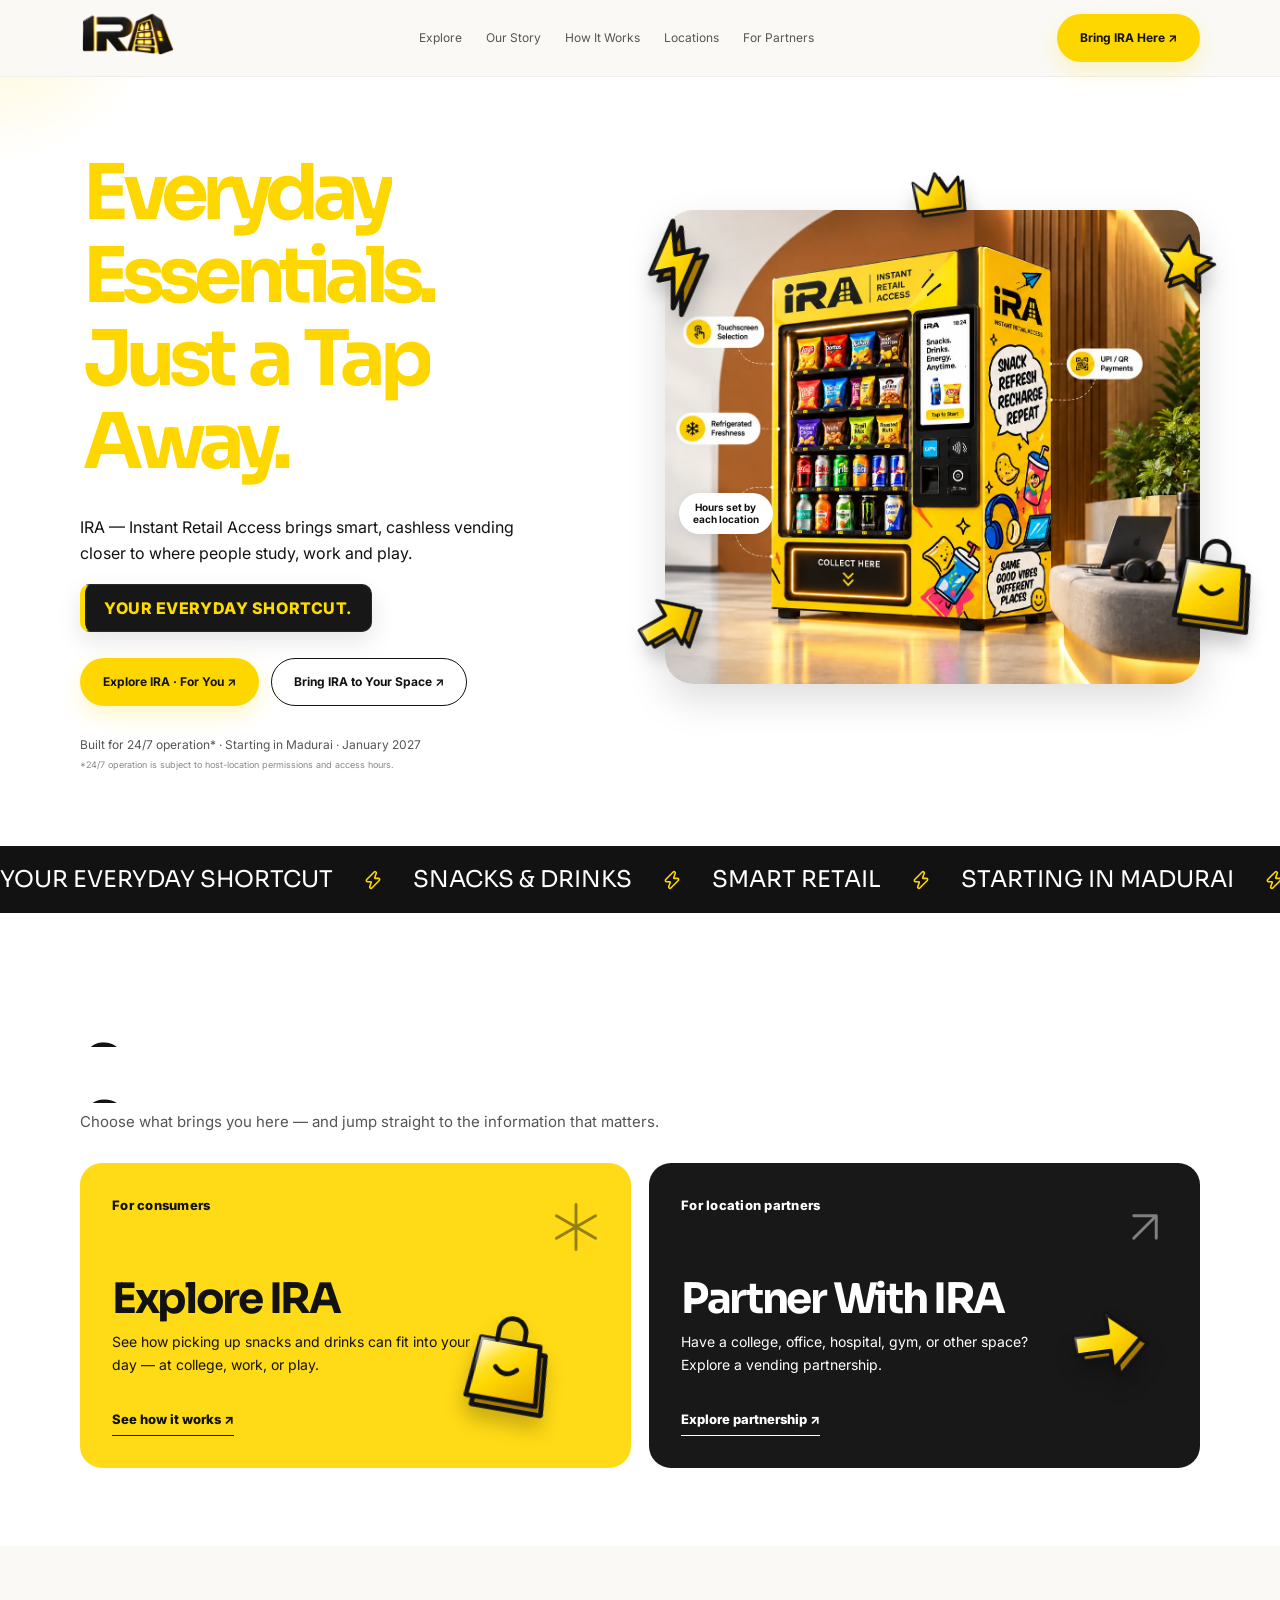
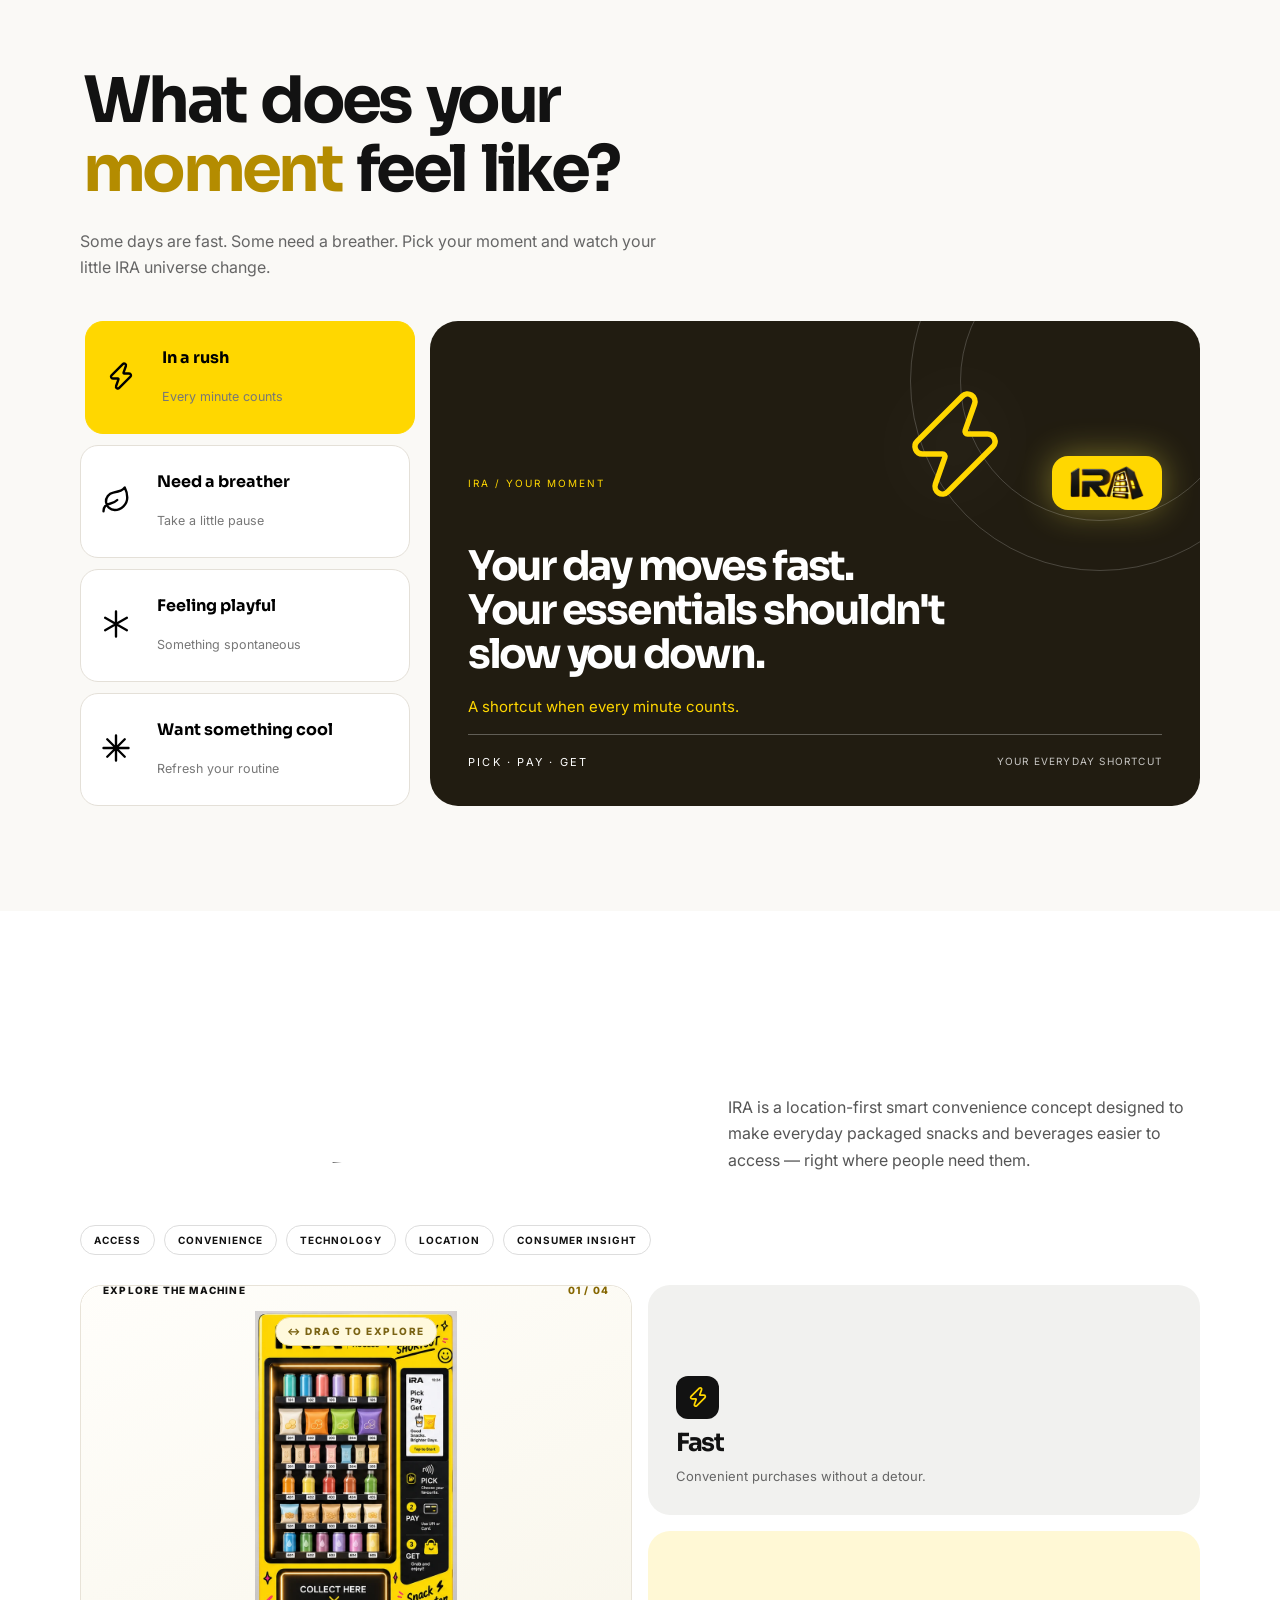
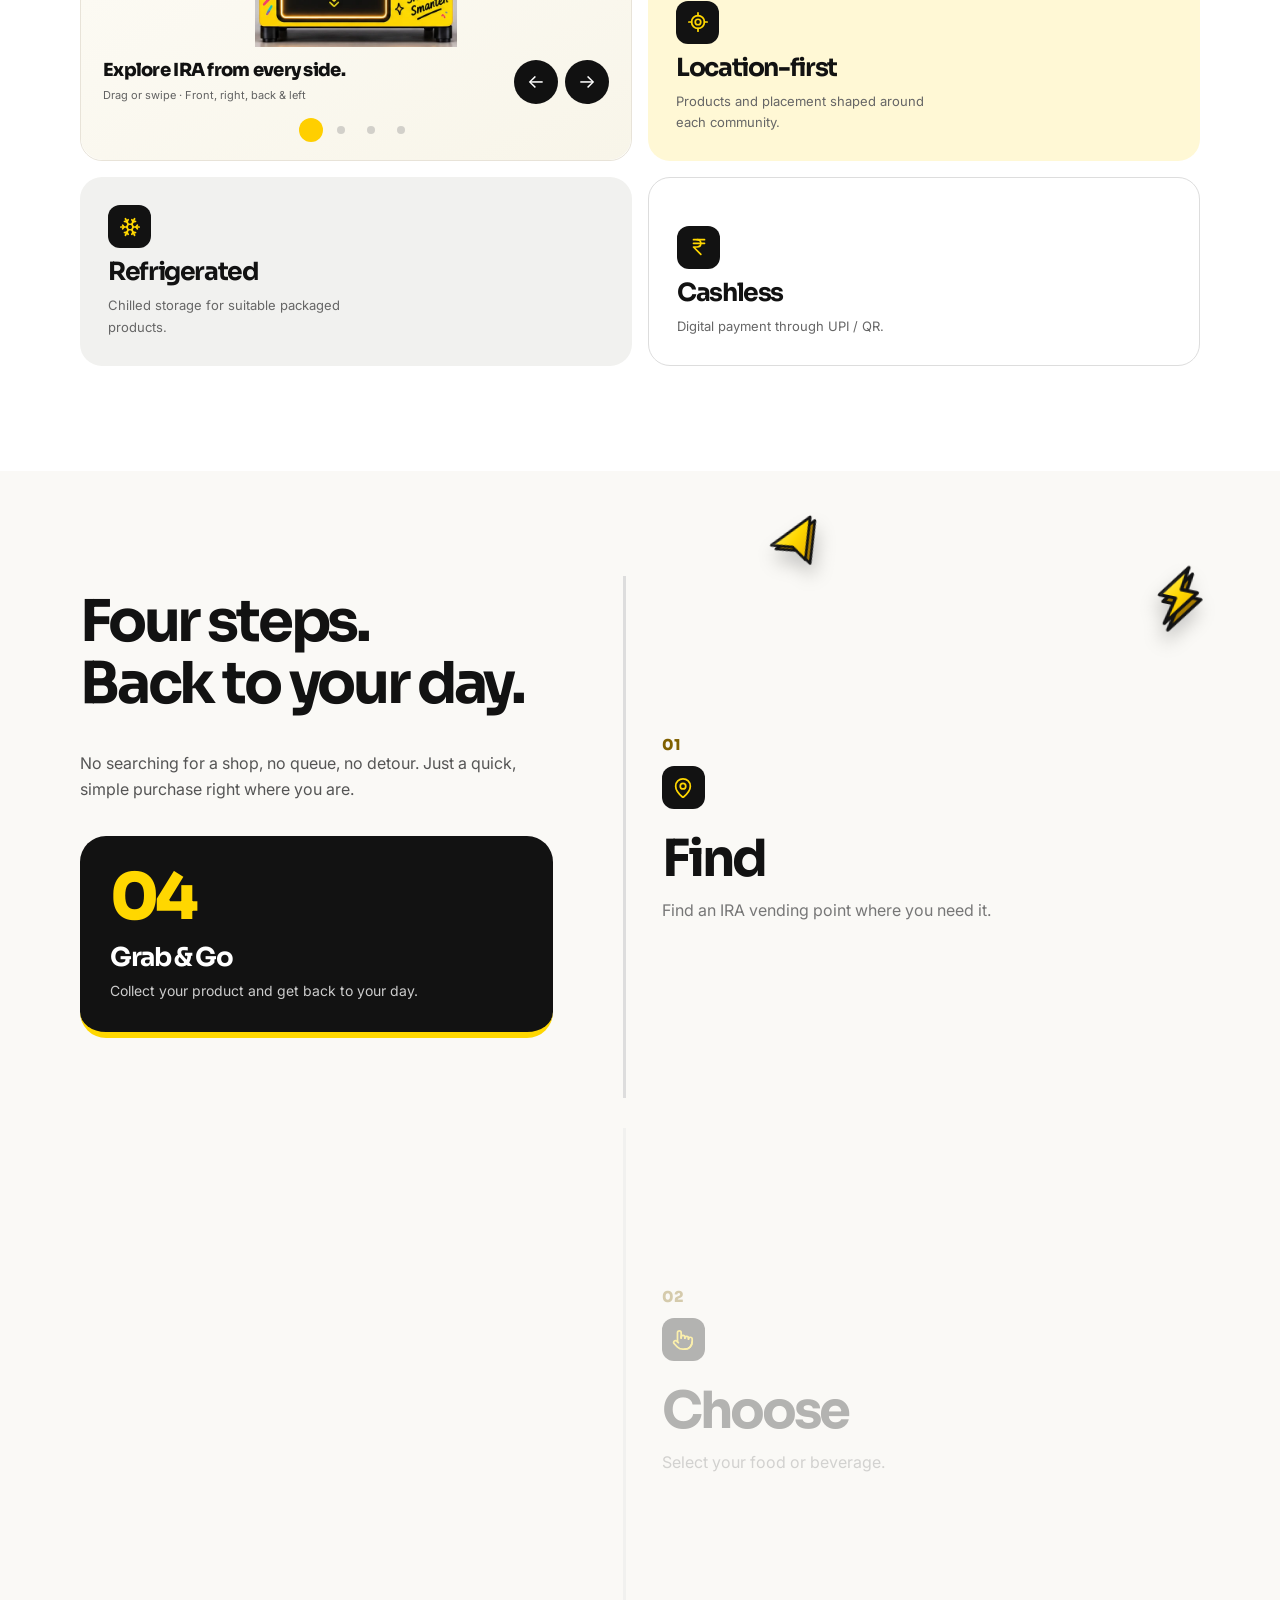
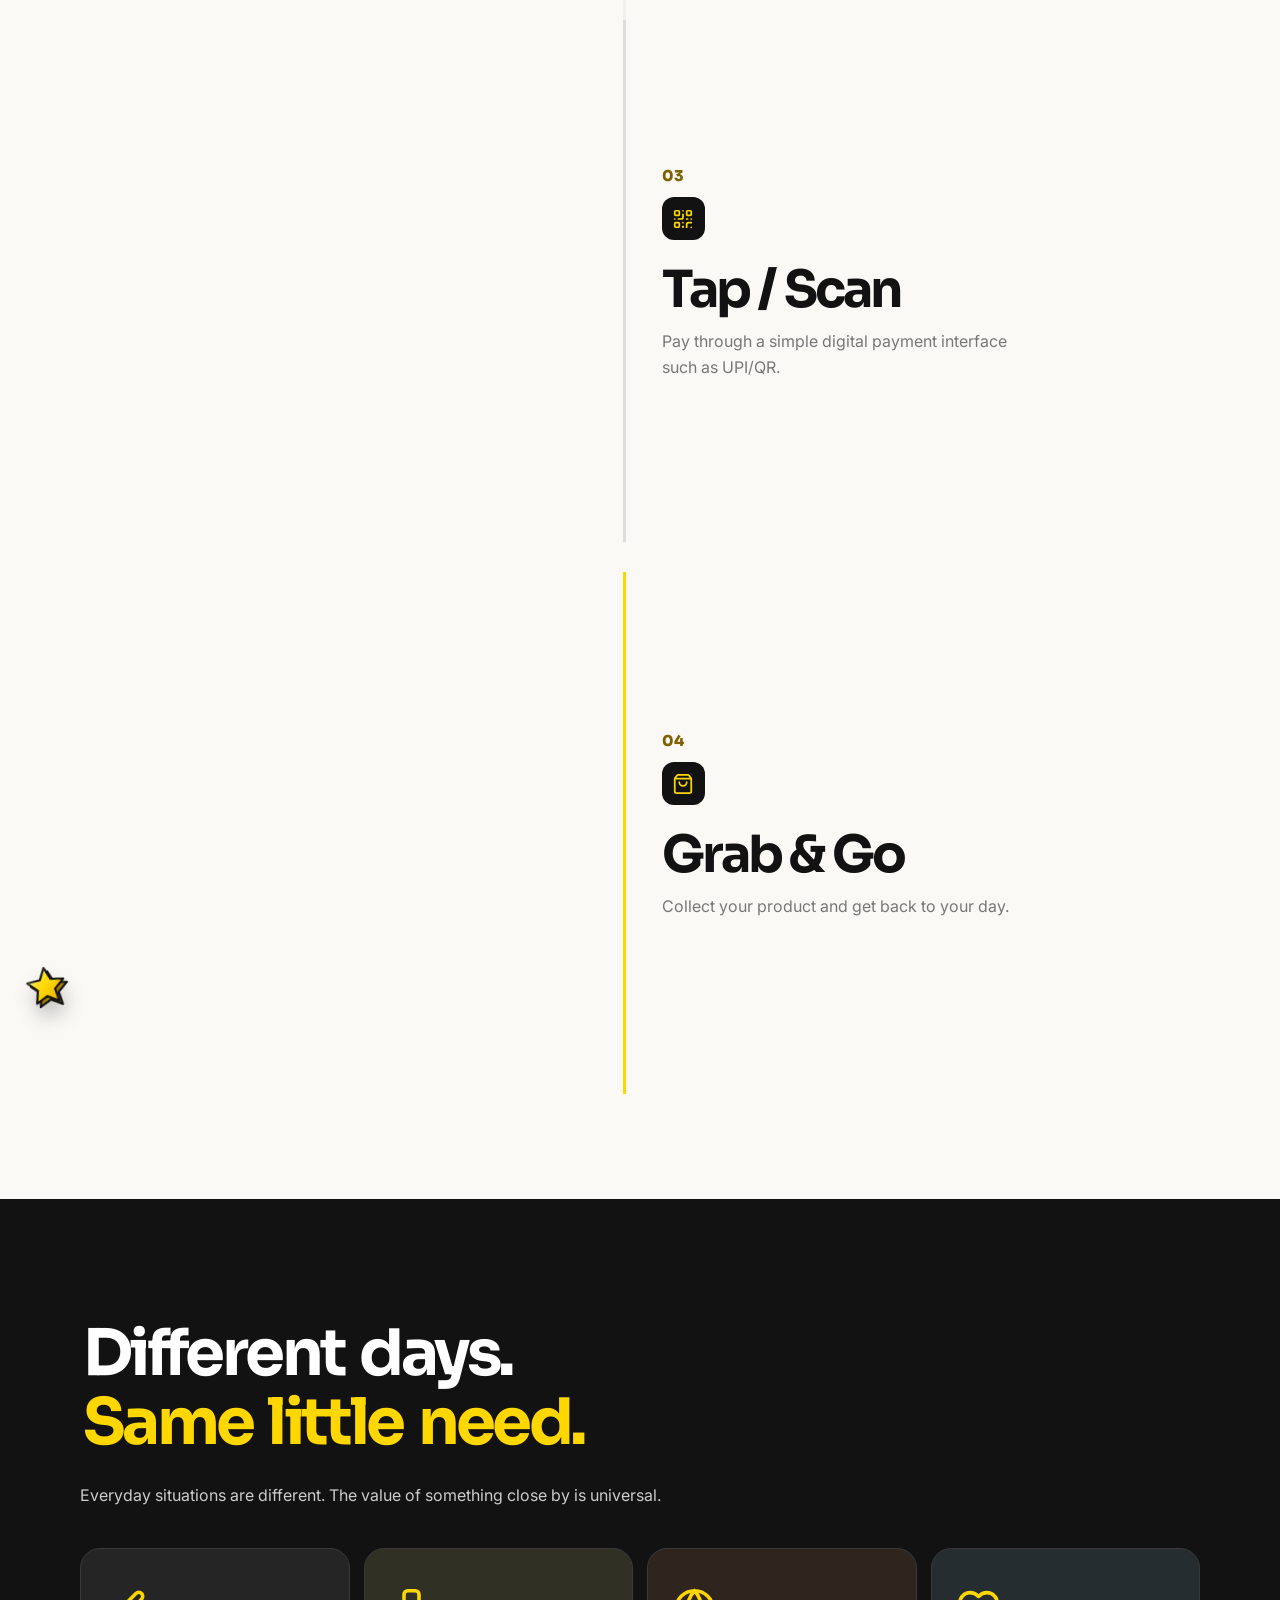
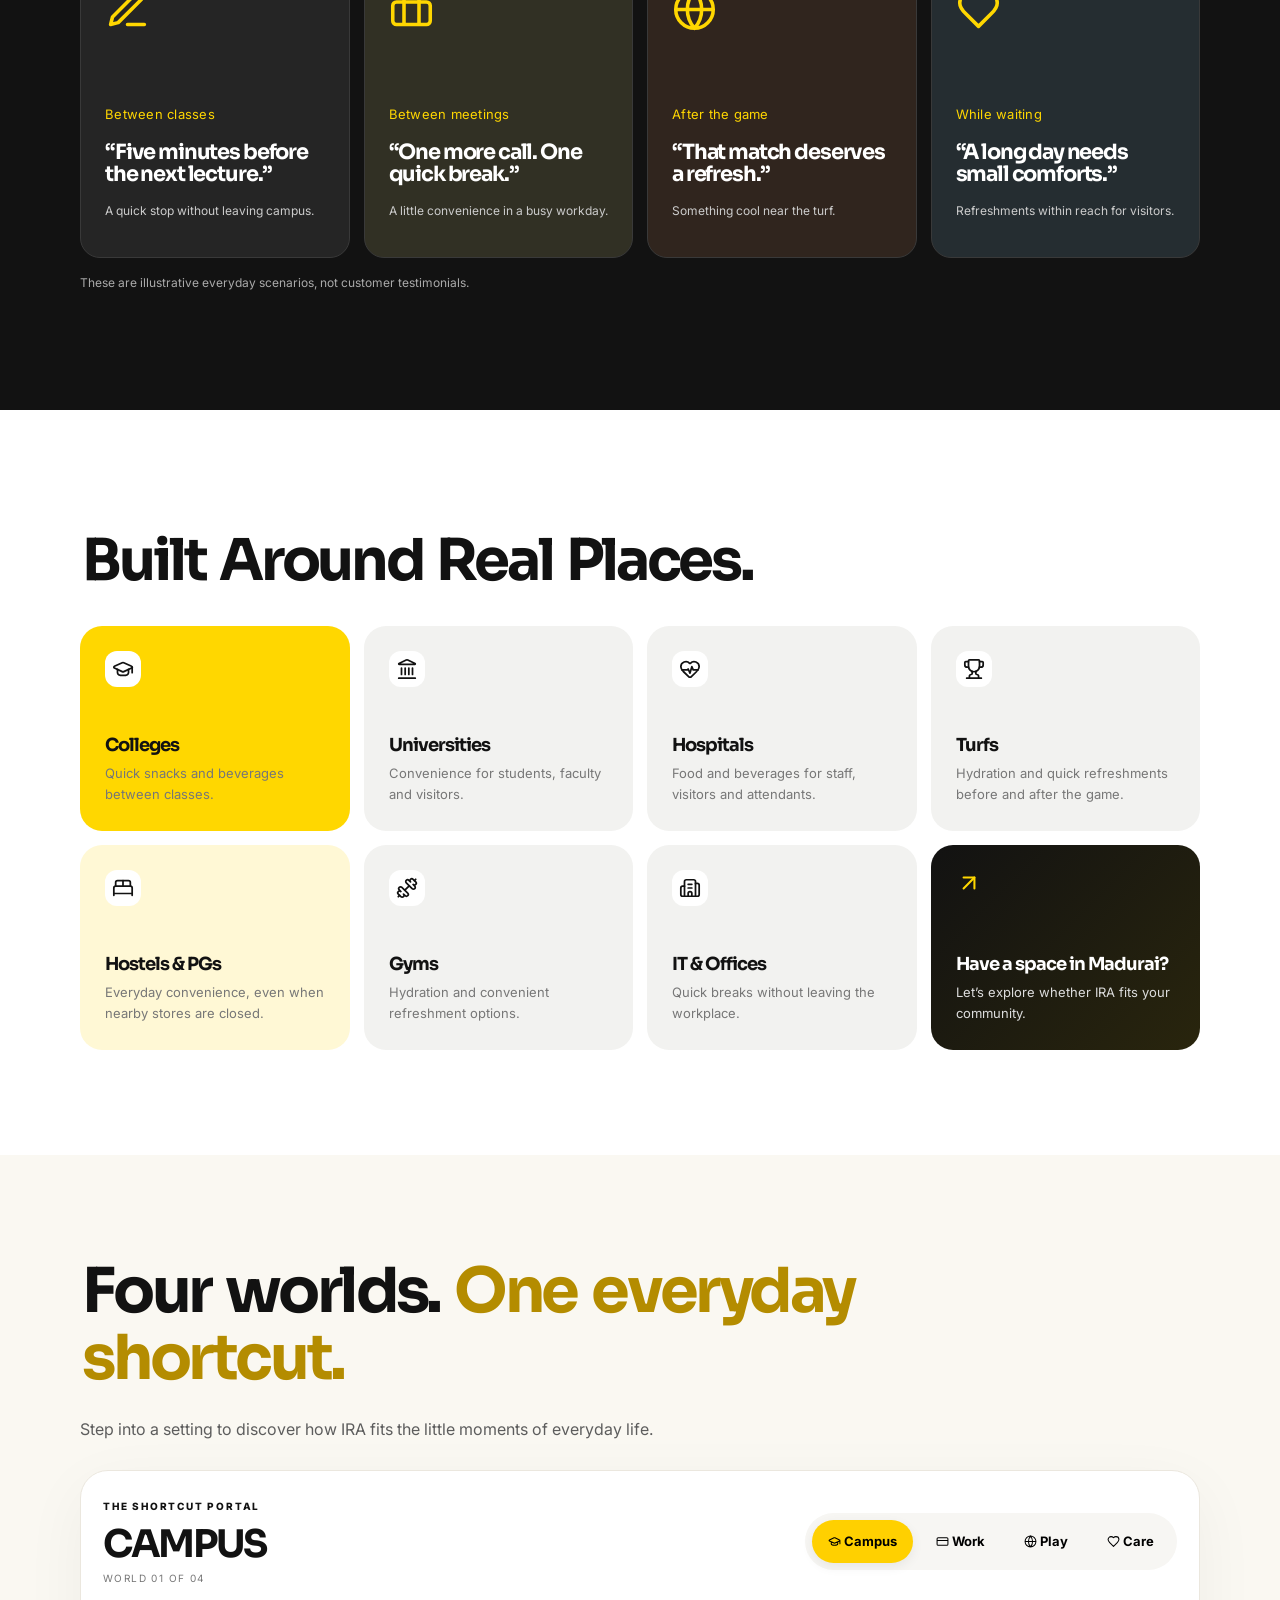
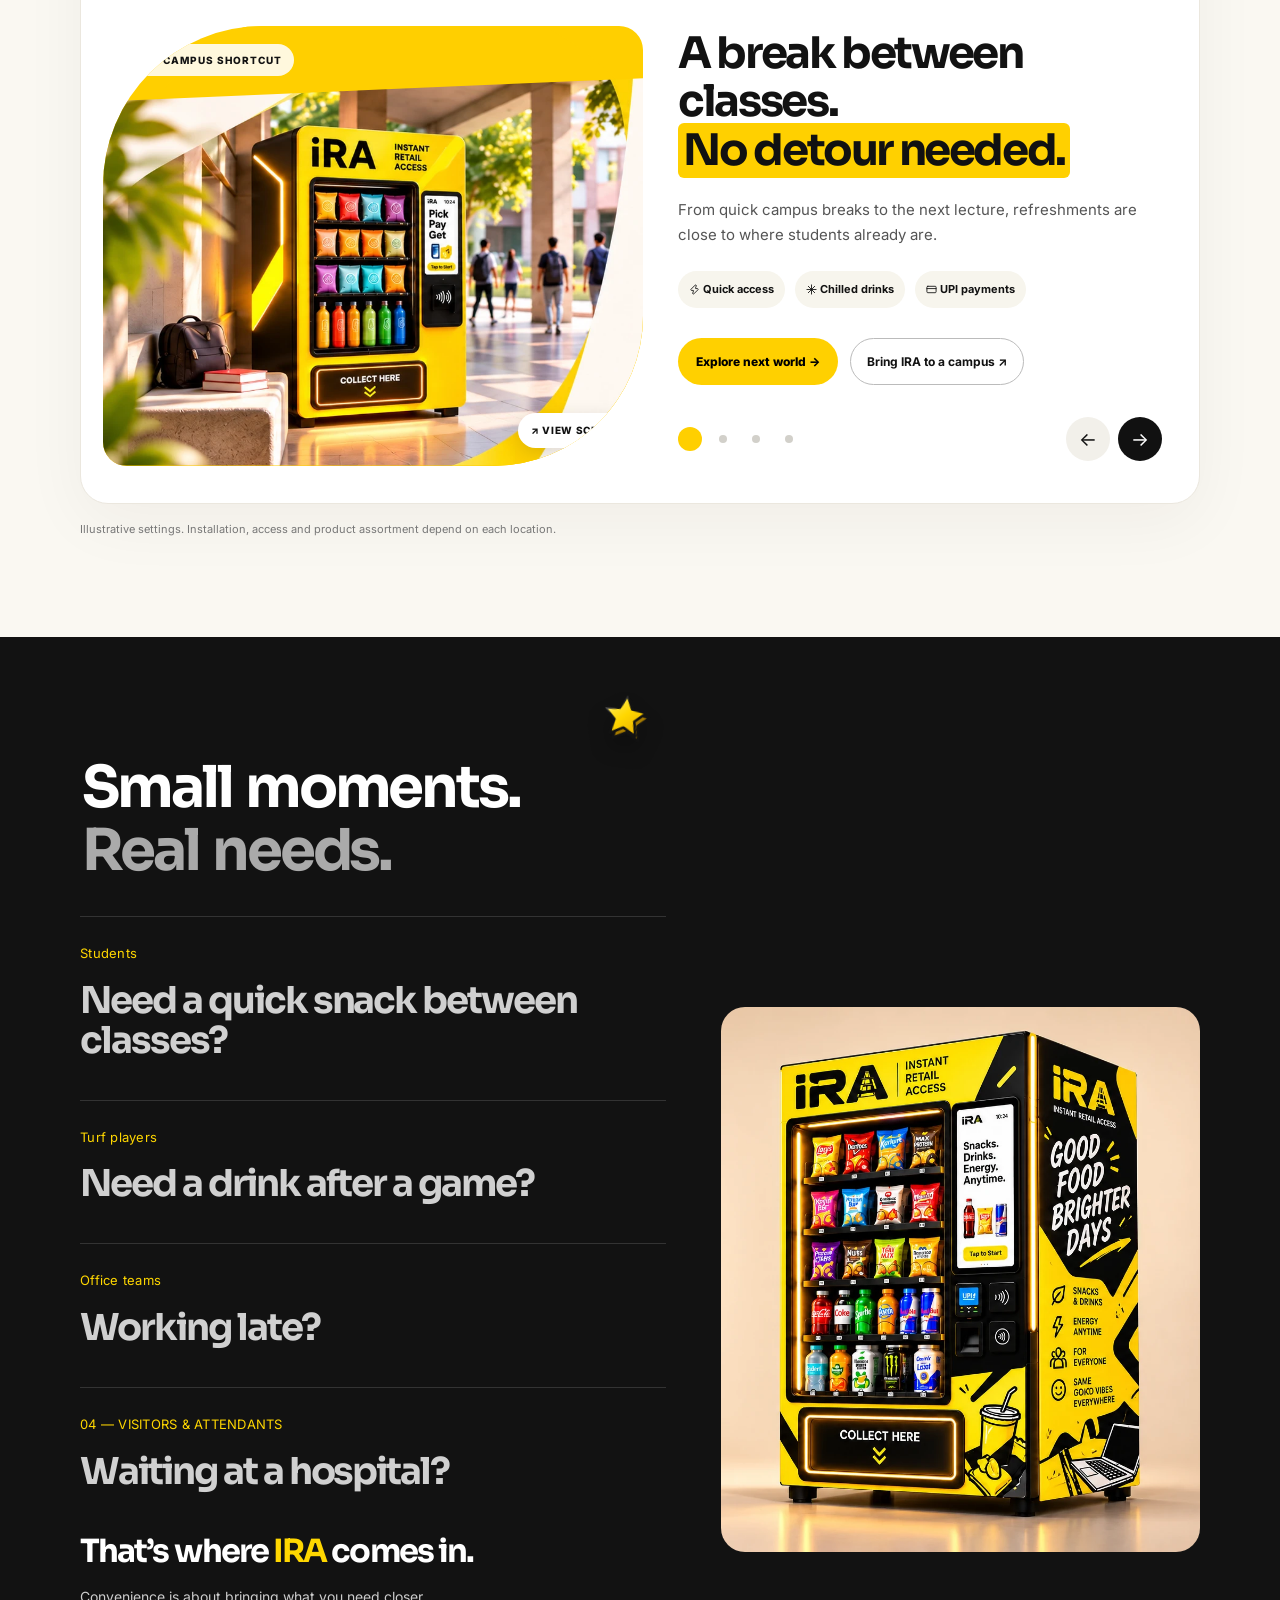
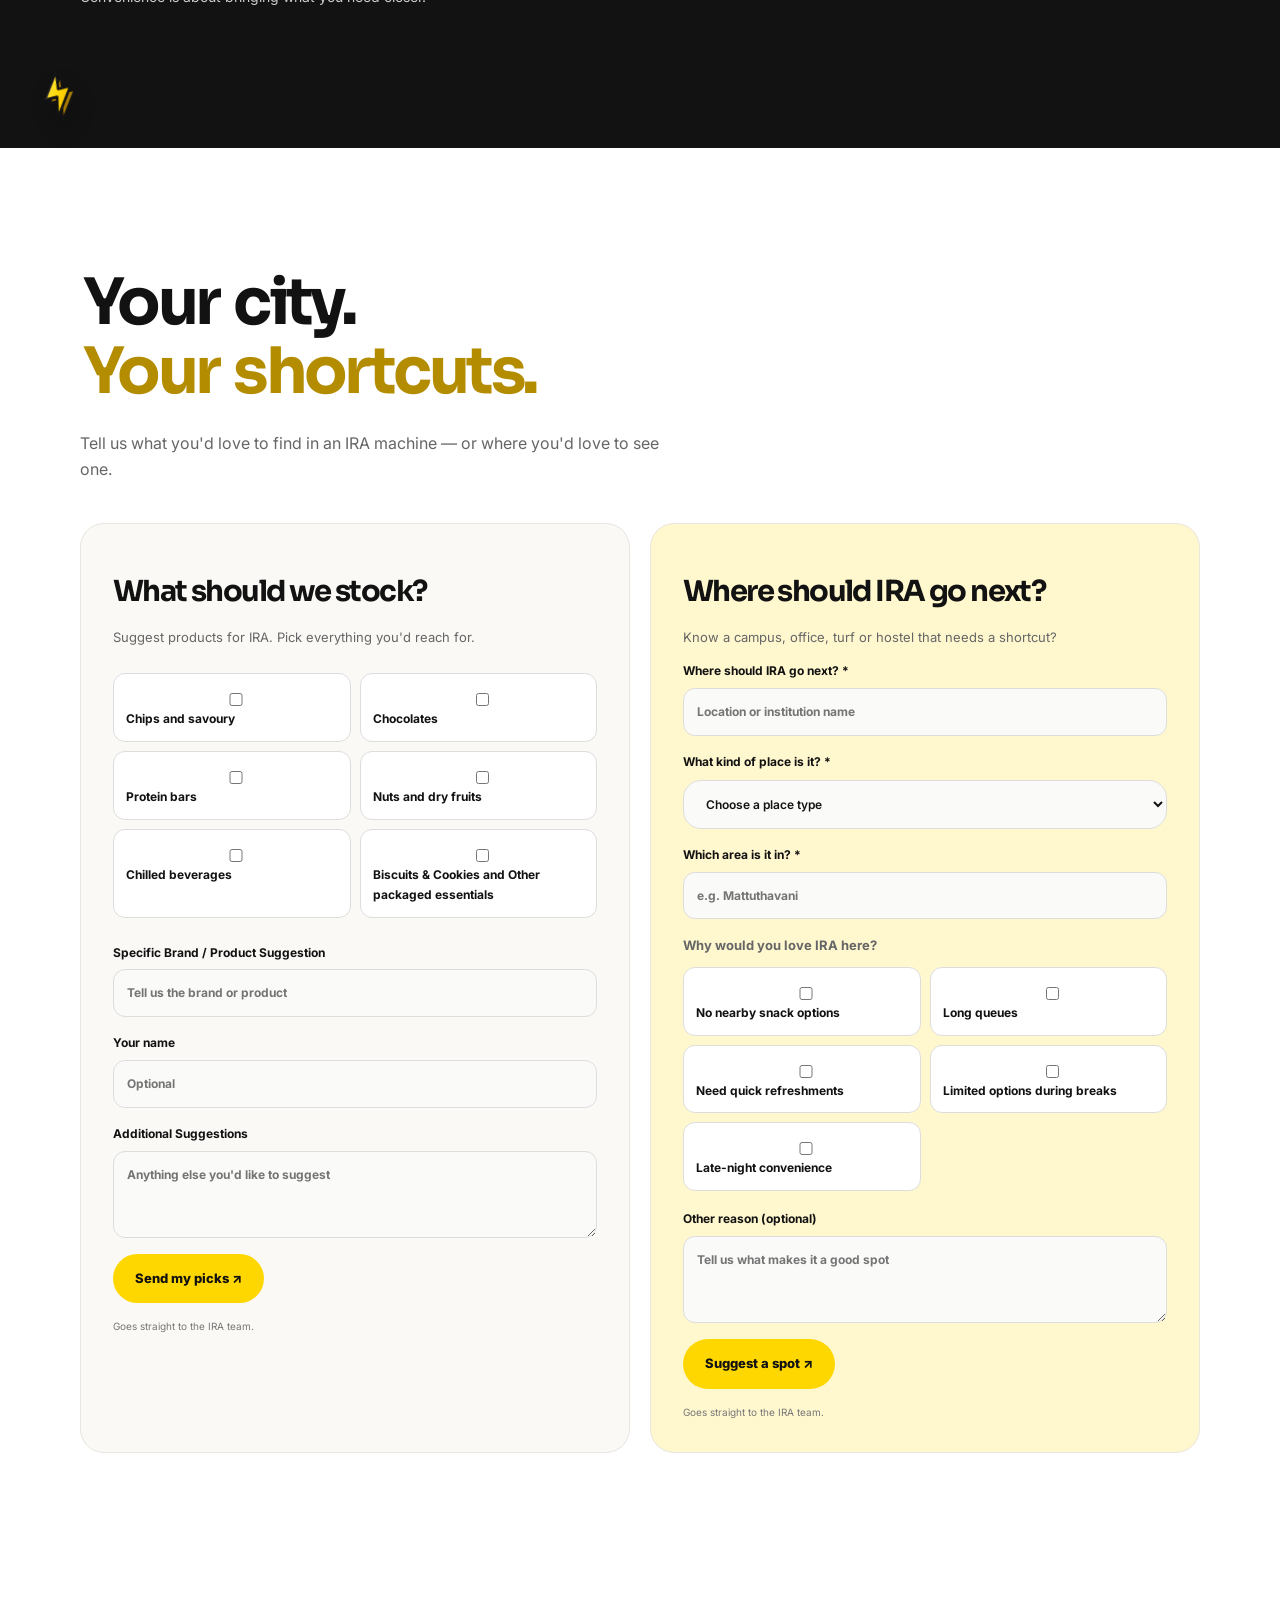
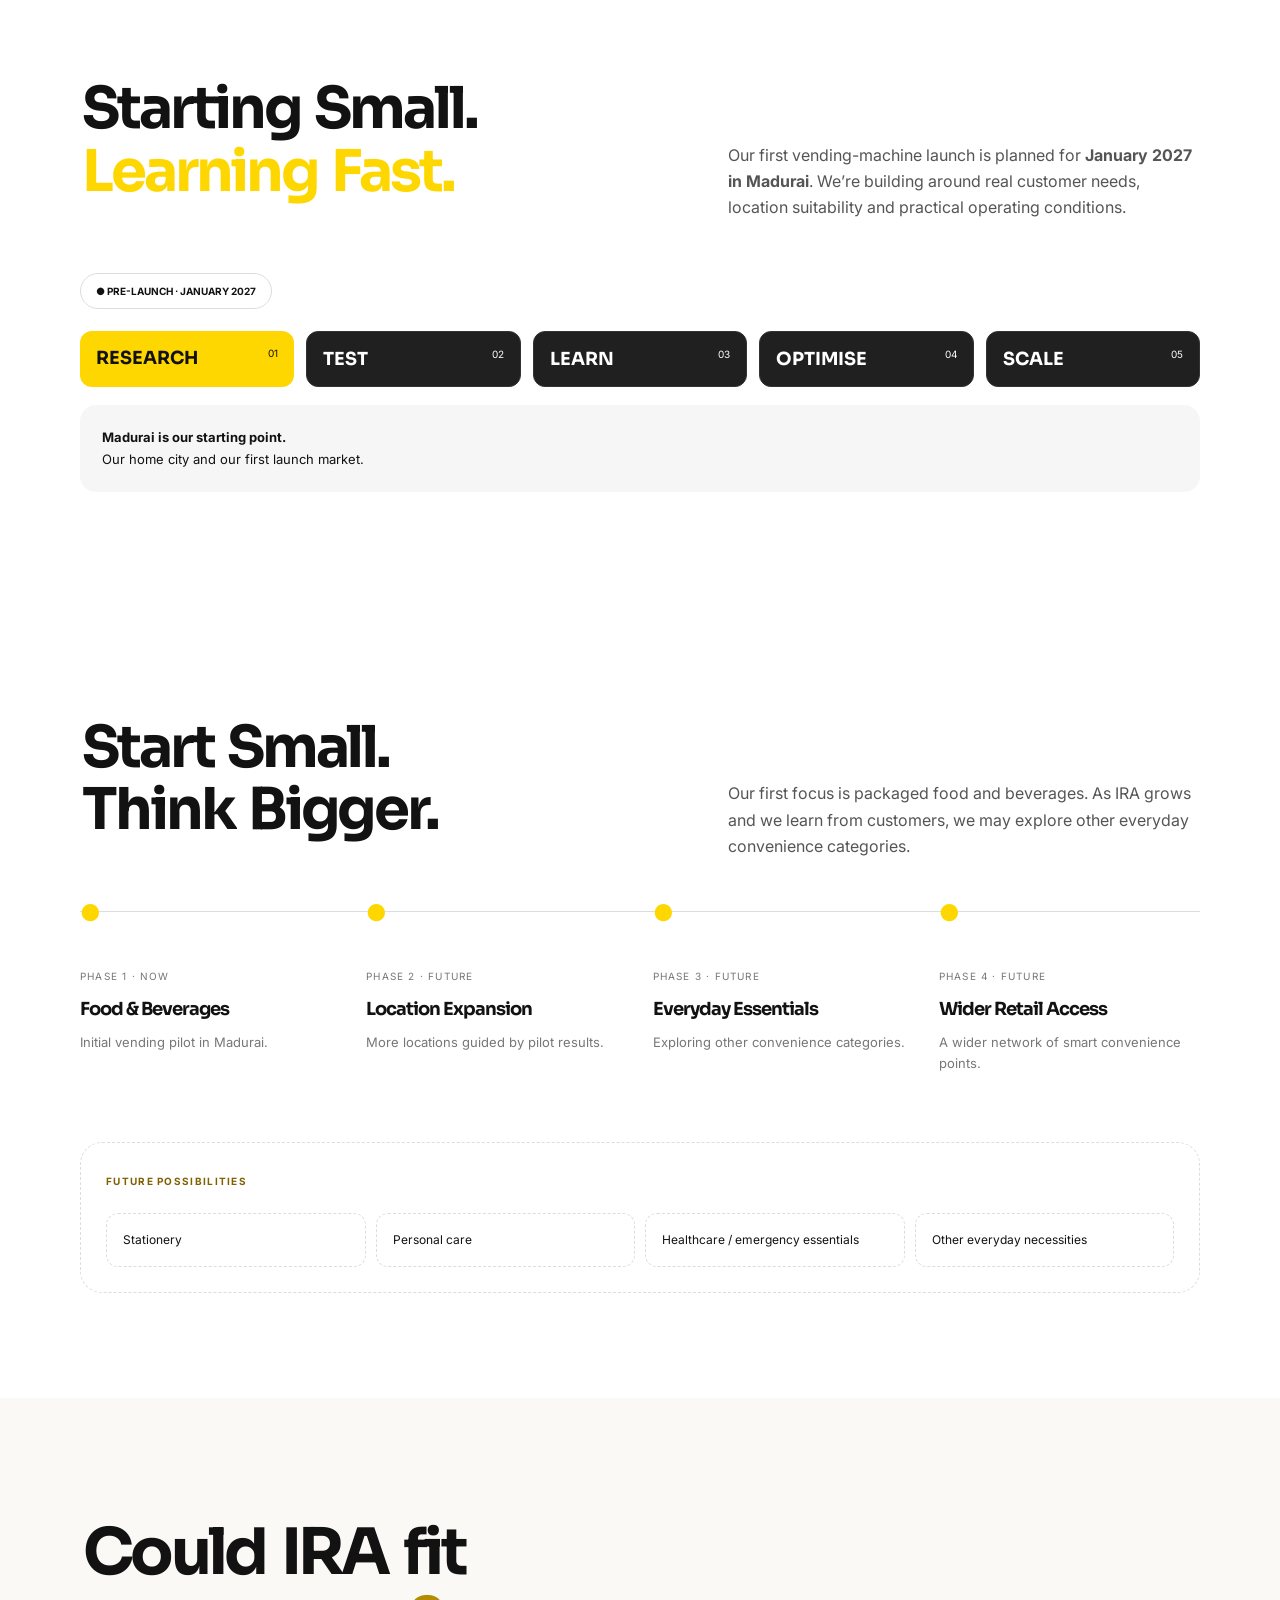
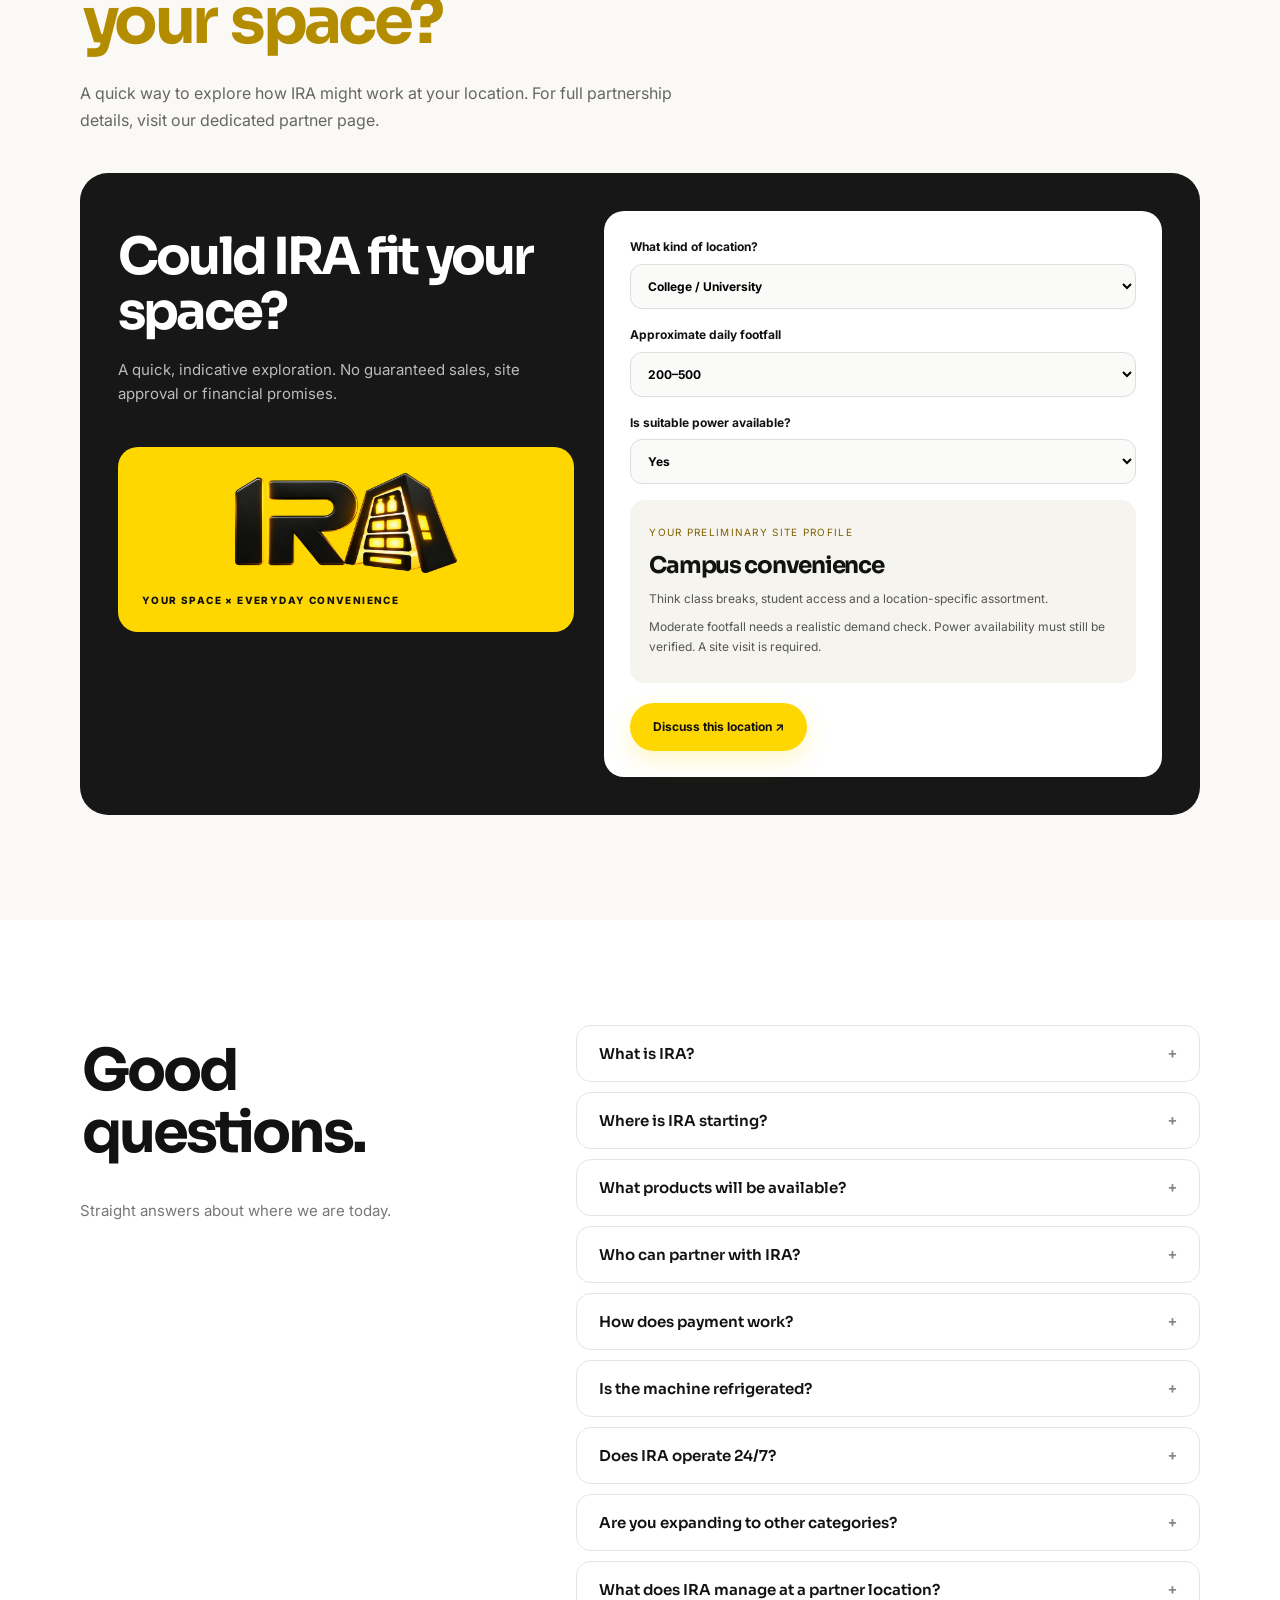
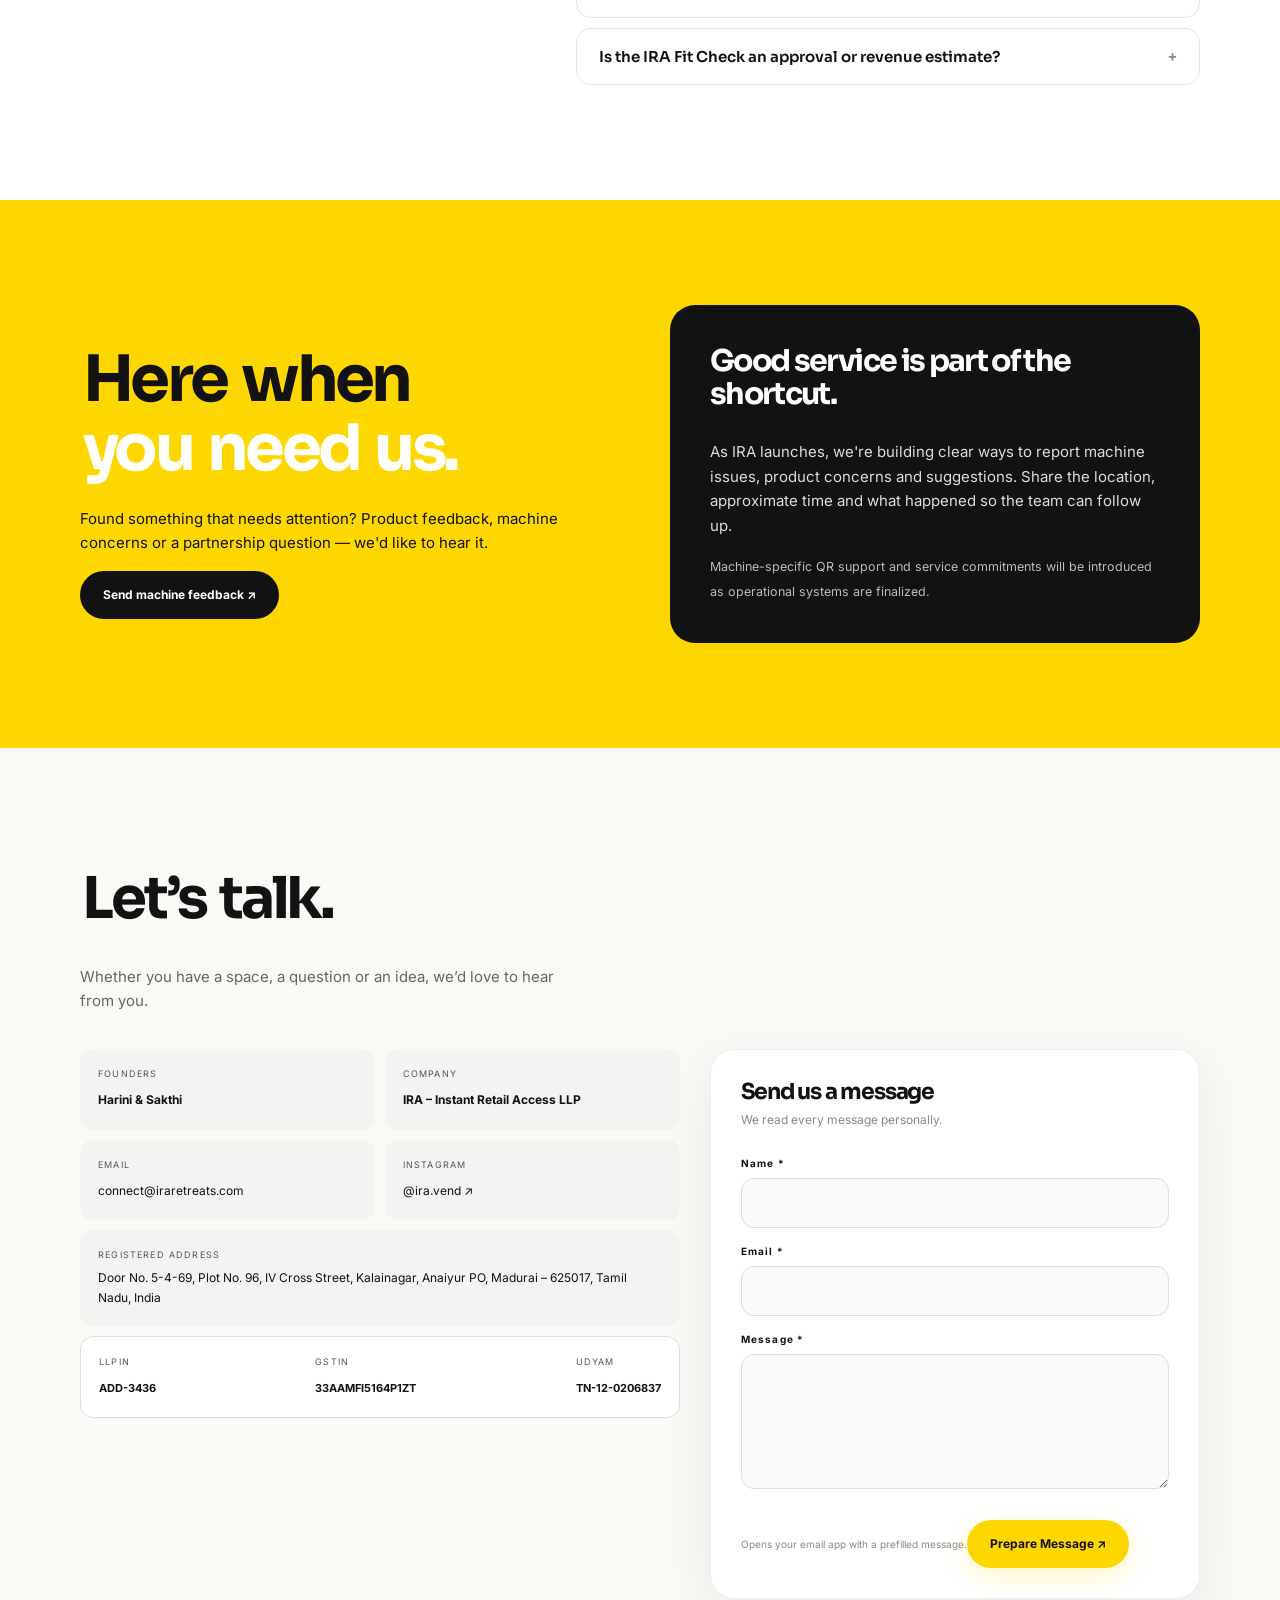
==== commit 3d1151bb: "Update index.html" ====
--- a/index.html
+++ b/index.html
@@ -1,6 +1,17 @@
 <!DOCTYPE html>
-
-<html lang="en"><head><meta charset="utf-8"/><meta content="width=device-width,initial-scale=1" name="viewport"/><meta content="#121212" name="theme-color"/><meta name="description" content="IRA brings smart vending machines to colleges, offices, hospitals and more in Madurai. Discover convenient snacks, chilled drinks and cashless UPI payments."/><link href="favicon.ico" rel="icon" sizes="any"/><link href="favicon-32x32.png" rel="icon" sizes="32x32" type="image/png"/><link href="favicon-16x16.png" rel="icon" sizes="16x16" type="image/png"/><link href="apple-touch-icon.png" rel="apple-touch-icon"/><title>IRA Vending Machines in Madurai | Instant Retail Access</title>
+<html lang="en">
+<head>
+<!-- Google tag supplied by Google Analytics -->
+<script async src="https://www.googletagmanager.com/gtm.js?id=GTM-NWM7SXMB"></script>
+<script>
+  window.dataLayer = window.dataLayer || [];
+  function gtag(){dataLayer.push(arguments);}
+  gtag('js', new Date());
+</script>
+<meta charset="utf-8"/>
+<meta content="width=device-width,initial-scale=1" name="viewport"/>
+<meta content="#121212" name="theme-color"/>
+<meta name="description" content="IRA brings smart vending machines to colleges, offices, hospitals and more in Madurai. Discover convenient snacks, chilled drinks and cashless UPI payments."/><link href="favicon.ico" rel="icon" sizes="any"/><link href="favicon-32x32.png" rel="icon" sizes="32x32" type="image/png"/><link href="favicon-16x16.png" rel="icon" sizes="16x16" type="image/png"/><link href="apple-touch-icon.png" rel="apple-touch-icon"/><title>IRA Vending Machines in Madurai | Instant Retail Access</title>
 <link rel="canonical" href="https://iraretreats.com/">
 <meta property="og:type" content="website"/>
 <meta property="og:site_name" content="IRA — Instant Retail Access"/>
@@ -78,11 +89,11 @@
 <path d="M6 10H4a2 2 0 0 0-2 2v7a2 2 0 0 0 2 2h16a2 2 0 0 0 2-2V9a2 2 0 0 0-2-2h-2"></path>
 <path d="M6 21V5a2 2 0 0 1 2-2h8a2 2 0 0 1 2 2v16"></path></svg></span><h3>IT &amp; Offices</h3><p>Quick breaks without leaving the workplace.</p></article><a class="place-cta" href="partner.html#partner"><span><svg aria-hidden="true" fill="none" height="26" stroke="currentColor" stroke-linecap="round" stroke-linejoin="round" stroke-width="1.9" viewbox="0 0 24 24" width="26" xmlns="http://www.w3.org/2000/svg"><path d="M7 7h10v10"></path>
 <path d="M7 17 17 7"></path></svg></span><h3>Have a space in Madurai?</h3><p>Let’s explore whether IRA fits your community.</p></a></div></section><section class="experience-section portal portal-premium ira-portal-v2" id="portal"><div class="wrap"><div class="portal-intro"><h2>Four worlds. <em>One everyday shortcut.</em></h2><p>Step into a setting to discover how IRA fits the little moments of everyday life.</p></div><div class="ira-portal-shell"><div class="ira-portal-top"><div class="ira-portal-identity"><span>THE SHORTCUT PORTAL</span><h3 id="portalWorldName">CAMPUS</h3><small id="portalWorldNumber">WORLD 01 OF 04</small></div><div aria-label="Choose an IRA world" class="ira-world-tabs" role="group"><button aria-pressed="true" class="ira-world-tab active" data-world="campus">♧ Campus</button><button aria-pressed="false" class="ira-world-tab" data-world="work">▣ Work</button><button aria-pressed="false" class="ira-world-tab" data-world="play">◉ Play</button><button aria-pressed="false" class="ira-world-tab" data-world="care">♡ Care</button></div></div><div class="ira-portal-main" data-world="campus" id="iraPortalMain"><div aria-label="Enlarge current IRA location scene" class="ira-portal-visual" role="button" tabindex="0"><div class="ira-portal-arc"></div><img width="880" height="697" alt="IRA vending machine in a campus setting" id="portalSceneImage" loading="lazy" src="assets/portal-campus.webp"/><span class="ira-scene-tag" id="portalSceneTag">THE CAMPUS SHORTCUT</span></div><div aria-live="polite" class="ira-portal-story"><h3 id="portalHeadline">A break between classes.<br/><mark>No detour needed.</mark></h3><p id="portalSummary">From quick campus breaks to the next lecture, refreshments are close to where students already are.</p><div class="ira-portal-benefits" id="portalBenefits"><span>⚡ Quick access</span><span>❄ Chilled drinks</span><span>▣ UPI payments</span></div><div class="ira-portal-cta"><button id="iraWorldNext" type="button">Explore next world →</button><a href="partner.html#partner-experience" id="iraPartnerLink">Bring IRA to a campus ↗</a></div><div class="ira-portal-bottom"><div aria-label="World progress" class="ira-progress-dots"><button aria-label="Campus" class="active" data-world="campus"></button><button aria-label="Work" data-world="work"></button><button aria-label="Play" data-world="play"></button><button aria-label="Care" data-world="care"></button></div><div class="ira-portal-arrows"><button aria-label="Previous world" id="iraWorldPrev">←</button><button aria-label="Next world" id="iraWorldForward">→</button></div></div></div></div></div><p class="portal-disclaimer">Illustrative settings. Installation, access and product assortment depend on each location.</p></div></section>
-<section class="section dark" id="why"><div data-fx="star,47,5,46,8,18;bolt,3,93,40,-14,-16"></div><div class="wrap"><h2>Small moments.<br><em>Real needs.</em></br></h2><div class="why-grid"><div class="why-list"><div><small>Students</small><h3>Need a quick snack between classes?</h3></div><div><small>Turf players</small><h3>Need a drink after a game?</h3></div><div><small>Office teams</small><h3>Working late?</h3></div><div><small>04 — VISITORS &amp; ATTENDANTS</small><h3>Waiting at a hospital?</h3></div><p class="why-end">That’s where <strong>IRA</strong> comes in.<br/><span>Convenience is about bringing what you need closer.</span></p></div><div class="why-image"><img width="900" height="1024" alt="IRA smart vending machine" loading="lazy" src="assets/ira-why-machine.webp"/></div></div></div></section>
+<section class="section dark" id="why"><div data-fx="star,47,5,46,8,18;bolt,3,93,40,-14,-16"></div><div class="wrap"><h2>Small moments.<br/><em>Real needs.</em></h2><div class="why-grid"><div class="why-list"><div><small>Students</small><h3>Need a quick snack between classes?</h3></div><div><small>Turf players</small><h3>Need a drink after a game?</h3></div><div><small>Office teams</small><h3>Working late?</h3></div><div><small>04 — VISITORS &amp; ATTENDANTS</small><h3>Waiting at a hospital?</h3></div><p class="why-end">That’s where <strong>IRA</strong> comes in.<br/><span>Convenience is about bringing what you need closer.</span></p></div><div class="why-image"><img width="900" height="1024" alt="IRA smart vending machine" loading="lazy" src="assets/ira-why-machine.webp"/></div></div></div></section>
 <section class="experience-section participation" id="participate"><div class="wrap"><div class="xp-head"><h2>Your city.<br/><em>Your shortcuts.</em></h2><p>Tell us what you'd love to find in an IRA machine — or where you'd love to see one.</p></div><div class="participate-grid"><form class="mini-form" id="voteForm"><h3>What should we stock?</h3><p>Suggest products for IRA. Pick everything you'd reach for.</p><div class="vote-options"><label><input name="vote" type="checkbox" value="Chips and savoury"/> Chips and savoury</label><label><input name="vote" type="checkbox" value="Chocolates"/> Chocolates</label><label><input name="vote" type="checkbox" value="Protein bars"/> Protein bars</label><label><input name="vote" type="checkbox" value="Nuts and dry fruits"/> Nuts and dry fruits</label><label><input name="vote" type="checkbox" value="Chilled beverages"/> Chilled beverages</label><label><input name="vote" type="checkbox" value="Biscuits &amp; Cookies and Other packaged essentials"/> Biscuits &amp; Cookies and Other packaged essentials</label></div><label>Specific Brand / Product Suggestion<input name="products" placeholder="Tell us the brand or product"/></label><label>Your name<input name="name" placeholder="Optional"/></label><label>Additional Suggestions<textarea name="extra" placeholder="Anything else you'd like to suggest" rows="3"></textarea></label><button class="xp-button" type="submit">Send my picks ↗</button><small>Goes straight to the IRA team.</small></form><form class="mini-form" id="spotForm"><h3>Where should IRA go next?</h3><p>Know a campus, office, turf or hostel that needs a shortcut?</p><label>Where should IRA go next? *<input name="spot" placeholder="Location or institution name" required=""/></label><label>What kind of place is it? *<select name="type" required=""><option value="">Choose a place type</option><option>College / University</option><option>IT Park / Office</option><option>Hospital</option><option>Gym / Turf</option><option>Hostel / PG</option><option>Shopping Area</option><option>Other</option></select></label><label id="spotTypeOther" style="display:none">Please specify the type of place *<input name="type_other"/></label><label>Which area is it in? *<input name="area" placeholder="e.g. Mattuthavani" required=""/></label><p style="margin:4px 0 0"><b>Why would you love IRA here?</b></p><div class="vote-options" style="margin:10px 0 18px"><label><input name="why" type="checkbox" value="No nearby snack options"/> No nearby snack options</label><label><input name="why" type="checkbox" value="Long queues"/> Long queues</label><label><input name="why" type="checkbox" value="Need quick refreshments"/> Need quick refreshments</label><label><input name="why" type="checkbox" value="Limited options during breaks"/> Limited options during breaks</label><label><input name="why" type="checkbox" value="Late-night convenience"/> Late-night convenience</label></div><label>Other reason (optional)<textarea name="reason" placeholder="Tell us what makes it a good spot" rows="3"></textarea></label><button class="xp-button" type="submit">Suggest a spot ↗</button><small>Goes straight to the IRA team.</small></form></div></div></section><section class="section wrap" id="pilot"><div class="section-heading split"><div><h2>Starting Small.<br/><span class="accent">Learning Fast.</span></h2></div><p>Our first vending-machine launch is planned for <strong>January 2027 in Madurai</strong>. We’re building around real customer needs, location suitability and practical operating conditions.</p></div><div class="pilot-grid"><div><span class="status">● PRE-LAUNCH · JANUARY 2027</span></div><div class="pilot-flow"><div class="active">RESEARCH <small>01</small></div><div>TEST <small>02</small></div><div>LEARN <small>03</small></div><div>OPTIMISE <small>04</small></div><div>SCALE <small>05</small></div><p><b>Madurai is our starting point.</b><br/>Our home city and our first launch market.</p></div></div></section>
 
 <section class="section wrap" id="vision"><div class="section-heading split"><div><h2>Start Small.<br/>Think Bigger.</h2></div><p>Our first focus is packaged food and beverages. As IRA grows and we learn from customers, we may explore other everyday convenience categories.</p></div><div class="roadmap"><div><small>PHASE 1 · NOW</small><h3>Food &amp; Beverages</h3><p>Initial vending pilot in Madurai.</p></div><div><small>PHASE 2 · FUTURE</small><h3>Location Expansion</h3><p>More locations guided by pilot results.</p></div><div><small>PHASE 3 · FUTURE</small><h3>Everyday Essentials</h3><p>Exploring other convenience categories.</p></div><div><small>PHASE 4 · FUTURE</small><h3>Wider Retail Access</h3><p>A wider network of smart convenience points.</p></div></div><div class="future"><b>FUTURE POSSIBILITIES</b><div><span>Stationery</span><span>Personal care</span><span>Healthcare / emergency essentials</span><span>Other everyday necessities</span></div></div></section>
-<section class="experience-section partner-exp" id="fit-check-section"><div class="wrap"><div class="xp-head"><h2>Could IRA fit<br/><em>your space?</em></h2><p>A quick way to explore how IRA might work at your location. For full partnership details, visit our dedicated partner page.</p></div><div class="fit-check" id="fit-check"><div class="fit-intro"><h3>Could IRA fit your space?</h3><p>A quick, indicative exploration. No guaranteed sales, site approval or financial promises.</p><div class="fit-illustration"><img width="760" height="350" alt="IRA" class="fit-logo" src="assets/ira-simple-transparent.webp"><span>YOUR SPACE × EVERYDAY CONVENIENCE</span></img></div></div><form class="fit-form" id="fitForm"><label>What kind of location?<select id="fitType"><option value="college">College / University</option><option value="office">IT Park / Office</option><option value="hospital">Hospital</option><option value="gym">Gym / Turf</option><option value="hostel">Hostel / PG</option></select></label><label>Approximate daily footfall<select id="fitFootfall"><option value="low">Under 200</option><option selected="" value="mid">200–500</option><option value="high">500+</option></select></label><label>Is suitable power available?<select id="fitPower"><option value="yes">Yes</option><option value="unsure">Not sure</option><option value="no">Not yet</option></select></label><div aria-live="polite" class="fit-result"><small>YOUR PRELIMINARY SITE PROFILE</small><h4 id="fitTitle">Campus convenience</h4><p id="fitCopy">Think class breaks, student access and a location-specific assortment.</p><p id="fitNote">A site visit and demand assessment would still be required.</p></div><a class="pill orange" href="partner.html#partner" id="fitEnquire">Discuss this location ↗</a></form></div></div></section>
+<section class="experience-section partner-exp" id="fit-check-section"><div class="wrap"><div class="xp-head"><h2>Could IRA fit<br/><em>your space?</em></h2><p>A quick way to explore how IRA might work at your location. For full partnership details, visit our dedicated partner page.</p></div><div class="fit-check" id="fit-check"><div class="fit-intro"><h3>Could IRA fit your space?</h3><p>A quick, indicative exploration. No guaranteed sales, site approval or financial promises.</p><div class="fit-illustration"><img width="760" height="350" alt="IRA" class="fit-logo" src="assets/ira-simple-transparent.webp"/><span>YOUR SPACE × EVERYDAY CONVENIENCE</span></div></div><form class="fit-form" id="fitForm"><label>What kind of location?<select id="fitType"><option value="college">College / University</option><option value="office">IT Park / Office</option><option value="hospital">Hospital</option><option value="gym">Gym / Turf</option><option value="hostel">Hostel / PG</option></select></label><label>Approximate daily footfall<select id="fitFootfall"><option value="low">Under 200</option><option selected="" value="mid">200–500</option><option value="high">500+</option></select></label><label>Is suitable power available?<select id="fitPower"><option value="yes">Yes</option><option value="unsure">Not sure</option><option value="no">Not yet</option></select></label><div aria-live="polite" class="fit-result"><small>YOUR PRELIMINARY SITE PROFILE</small><h4 id="fitTitle">Campus convenience</h4><p id="fitCopy">Think class breaks, student access and a location-specific assortment.</p><p id="fitNote">A site visit and demand assessment would still be required.</p></div><a class="pill orange" href="partner.html#partner" id="fitEnquire">Discuss this location ↗</a></form></div></div></section>
 <section class="section wrap" id="faq"><div class="faq-grid"><div><h2>Good<br/>questions.</h2><p>Straight answers about where we are today.</p></div><div class="faq-items"><details><summary>What is IRA?</summary><p>IRA — Instant Retail Access — is a smart vending concept focused initially on packaged snacks and beverages.</p></details><details><summary>Where is IRA starting?</summary><p>IRA’s first machine launch is planned for Madurai in January 2027.</p></details><details><summary>What products will be available?</summary><p>The initial focus is packaged snacks and beverages. The final assortment will depend on customer research and location needs.</p></details><details><summary>Who can partner with IRA?</summary><p>Colleges, universities, hospitals, hostels, offices, gyms, turfs and other suitable locations in Madurai can enquire.</p></details><details><summary>How does payment work?</summary><p>IRA’s planned machines support digital payment through UPI / QR and touchscreen product selection.</p></details><details><summary>Is the machine refrigerated?</summary><p>Yes. Refrigeration is part of the planned vending-machine specification for appropriate products.</p></details><details><summary>Does IRA operate 24/7?</summary><p>The machine is designed for 24/7 operation, subject to the host location’s access rules, power and operating arrangements.</p></details><details><summary>Are you expanding to other categories?</summary><p>Potential future categories are being considered, but they are not part of the initial launch offering.</p></details><details><summary>What does IRA manage at a partner location?</summary><p>IRA plans to coordinate product selection, restocking and machine servicing. Site access, utilities, commercials and responsibilities are agreed with each partner before installation.</p></details><details><summary>Is the IRA Fit Check an approval or revenue estimate?</summary><p>No. It is a preliminary guide. Suitability depends on actual demand, power, site access, space, service routes and mutually agreed terms.</p></details></div></div></section>
 <section class="experience-section service" id="service"><div class="wrap service-grid"><div><h2>Here when<br/><em>you need us.</em></h2><p>Found something that needs attention? Product feedback, machine concerns or a partnership question — we'd like to hear it.</p><a class="pill orange" data-open="feedbackDialog" href="mailto:connect@iraretreats.com?subject=IRA%20machine%20feedback">Send machine feedback ↗</a></div><div class="service-panel"><h3>Good service is part of the shortcut.</h3><p>As IRA launches, we're building clear ways to report machine issues, product concerns and suggestions. Share the location, approximate time and what happened so the team can follow up.</p><small>Machine-specific QR support and service commitments will be introduced as operational systems are finalized.</small></div></div></section><section class="section pale" id="contact"><div class="wrap"><h2>Let’s talk.</h2><p class="contact-intro">Whether you have a space, a question or an idea, we’d love to hear from you.</p><div class="contact-grid"><div class="contact-cards"><article><small>FOUNDERS</small><b>Harini &amp; Sakthi</b></article><article><small>COMPANY</small><b>IRA – Instant Retail Access LLP</b></article><article><small>EMAIL</small><a href="mailto:connect@iraretreats.com">connect@iraretreats.com</a></article><article><small>INSTAGRAM</small><a href="https://www.instagram.com/ira.vend/" rel="noopener" target="_blank">@ira.vend ↗</a></article><article class="wide"><small>REGISTERED ADDRESS</small><p>Door No. 5-4-69, Plot No. 96, IV Cross Street, Kalainagar, Anaiyur PO, Madurai – 625017, Tamil Nadu, India</p></article><article class="wide registrations"><div><small>LLPIN</small><b>ADD-3436</b></div><div><small>GSTIN</small><b>33AAMFI5164P1ZT</b></div><div><small>UDYAM</small><b>TN-12-0206837</b></div></article></div><form class="form-card contact-form" id="contactForm"><h3>Send us a message</h3><p>We read every message personally.</p><label>Name *<input name="name" required=""/></label><label>Email *<input name="email" required="" type="email"/></label><label>Message *<textarea name="message" required="" rows="5"></textarea></label><small>Opens your email app with a prefilled message.</small><button class="pill orange" type="submit">Prepare Message ↗</button></form></div></div></section></main>
 <footer class="footer"><div class="wrap footer-grid"><div><img width="800" height="368" alt="IRA" src="assets/ira-simple.webp"/><small>INSTANT RETAIL ACCESS</small><h3>Everyday essentials. Just a tap away.</h3><a href="https://www.instagram.com/ira.vend/" rel="noopener" target="_blank">Instagram ↗</a> · <a href="mailto:connect@iraretreats.com">Email ↗</a></div><div><small>EXPLORE</small><a href="#home">Home</a><a href="about.html">Our Story</a><a href="#explore">Explore IRA</a><a href="#how">How It Works</a><a href="partner.html#partner">Partner With Us</a><a href="#contact">Contact</a></div><div><small>REGISTERED OFFICE</small><p>Door No. 5-4-69, Plot No. 96, IV Cross Street, Kalainagar, Anaiyur PO, Madurai – 625017, Tamil Nadu, India</p><p>LLPIN: ADD-3436<br/>GSTIN: 33AAMFI5164P1ZT<br/>Udyam: TN-12-0206837</p></div></div><div class="wrap foot-bottom"><span>© 2026 IRA – Instant Retail Access LLP. All rights reserved.</span><span>Made in Madurai, Tamil Nadu.</span></div><div class="footer-watermark">IRA</div></footer><dialog class="xd" id="feedbackDialog"><button aria-label="Close" class="xd-x" type="button">×</button><form class="form-card" id="feedbackForm"><h3>Feedback &amp; Machine Support</h3><p>Tell us what happened and we will follow up.</p><div class="form-grid"><label>What do you need help with? *<select name="issue" required=""><option value="">Select an issue</option><option>General Feedback</option><option>Payment Deducted but Product Not Dispensed</option><option>Product Stuck</option><option>Incorrect Product</option><option>Damaged / Expired Product</option><option>Machine Not Working</option><option>Product Request</option><option value="__other_option__">other</option></select></label><label>IRA Machine / Location *<input name="location" placeholder="e.g. American College" required=""/></label><label>Date of Incident<input name="date" type="date"/></label><label>Product Name<input name="product" placeholder="Product name, if relevant"/></label><label>Payment Amount (₹)<input min="0" name="amount" placeholder="If payment related" type="number"/></label><label>UPI Transaction Reference<input name="upi" placeholder="Never share UPI PINs, OTPs, passwords or card details"/></label><label>Mobile for Follow-up<input name="phone" placeholder="For refund/support requests" type="tel"/></label></div><label>Describe the Issue *<textarea name="details" placeholder="Describe what happened" required="" rows="3"></textarea></label><div class="form-footer"><small>We respect your privacy. Do not share PINs or passwords.</small><button class="pill orange" type="submit">Send feedback ↗</button></div></form></dialog><script src="script.js"></script><script src="brand-floats.js"></script><script src="forms.js"></script><script src="experience.js"></script><div aria-hidden="true" aria-label="IRA world scene" aria-modal="true" class="ira-lightbox" id="iraSceneLightbox" role="dialog"><div class="ira-lightbox-inner"><button aria-label="Close enlarged image" id="iraLightboxClose" type="button">×</button><img alt="Enlarged IRA location illustration" id="iraLightboxImage"/><p>Illustrative location concept · IRA Instant Retail Access</p></div></div>
--- a/ira-v2-responsive.css
+++ b/ira-v2-responsive.css
@@ -7,3 +7,15 @@
 /* V3 mobile polish */
 @media(max-width:767px){html,body{max-width:100%;overflow-x:clip}img,video,iframe{max-width:100%;height:auto}button,a,input,select,textarea{touch-action:manipulation}input,select,textarea{max-width:100%;font-size:16px} .container{max-width:100%}}
 @media(max-width:390px){h1,h2,h3{overflow-wrap:break-word} .ira-spin-dots{flex-wrap:wrap}}
+
+/* IRA accessibility: comfortable interactive hit areas while retaining the dot appearance. */
+.ira-spin-dots button,.ira-progress-dots button {
+  width:24px; height:24px; border:8px solid transparent;
+  background-clip:padding-box; box-sizing:border-box; cursor:pointer;
+}
+.menu-toggle {min-width:44px;min-height:44px;cursor:pointer}
+.ira-spin-controls button,.ira-portal-arrows button {min-width:44px;min-height:44px}
+@media (max-width:767px) {
+ .navlinks a {display:flex;align-items:center;min-height:44px}
+ .ira-world-tab {min-height:44px}
+}
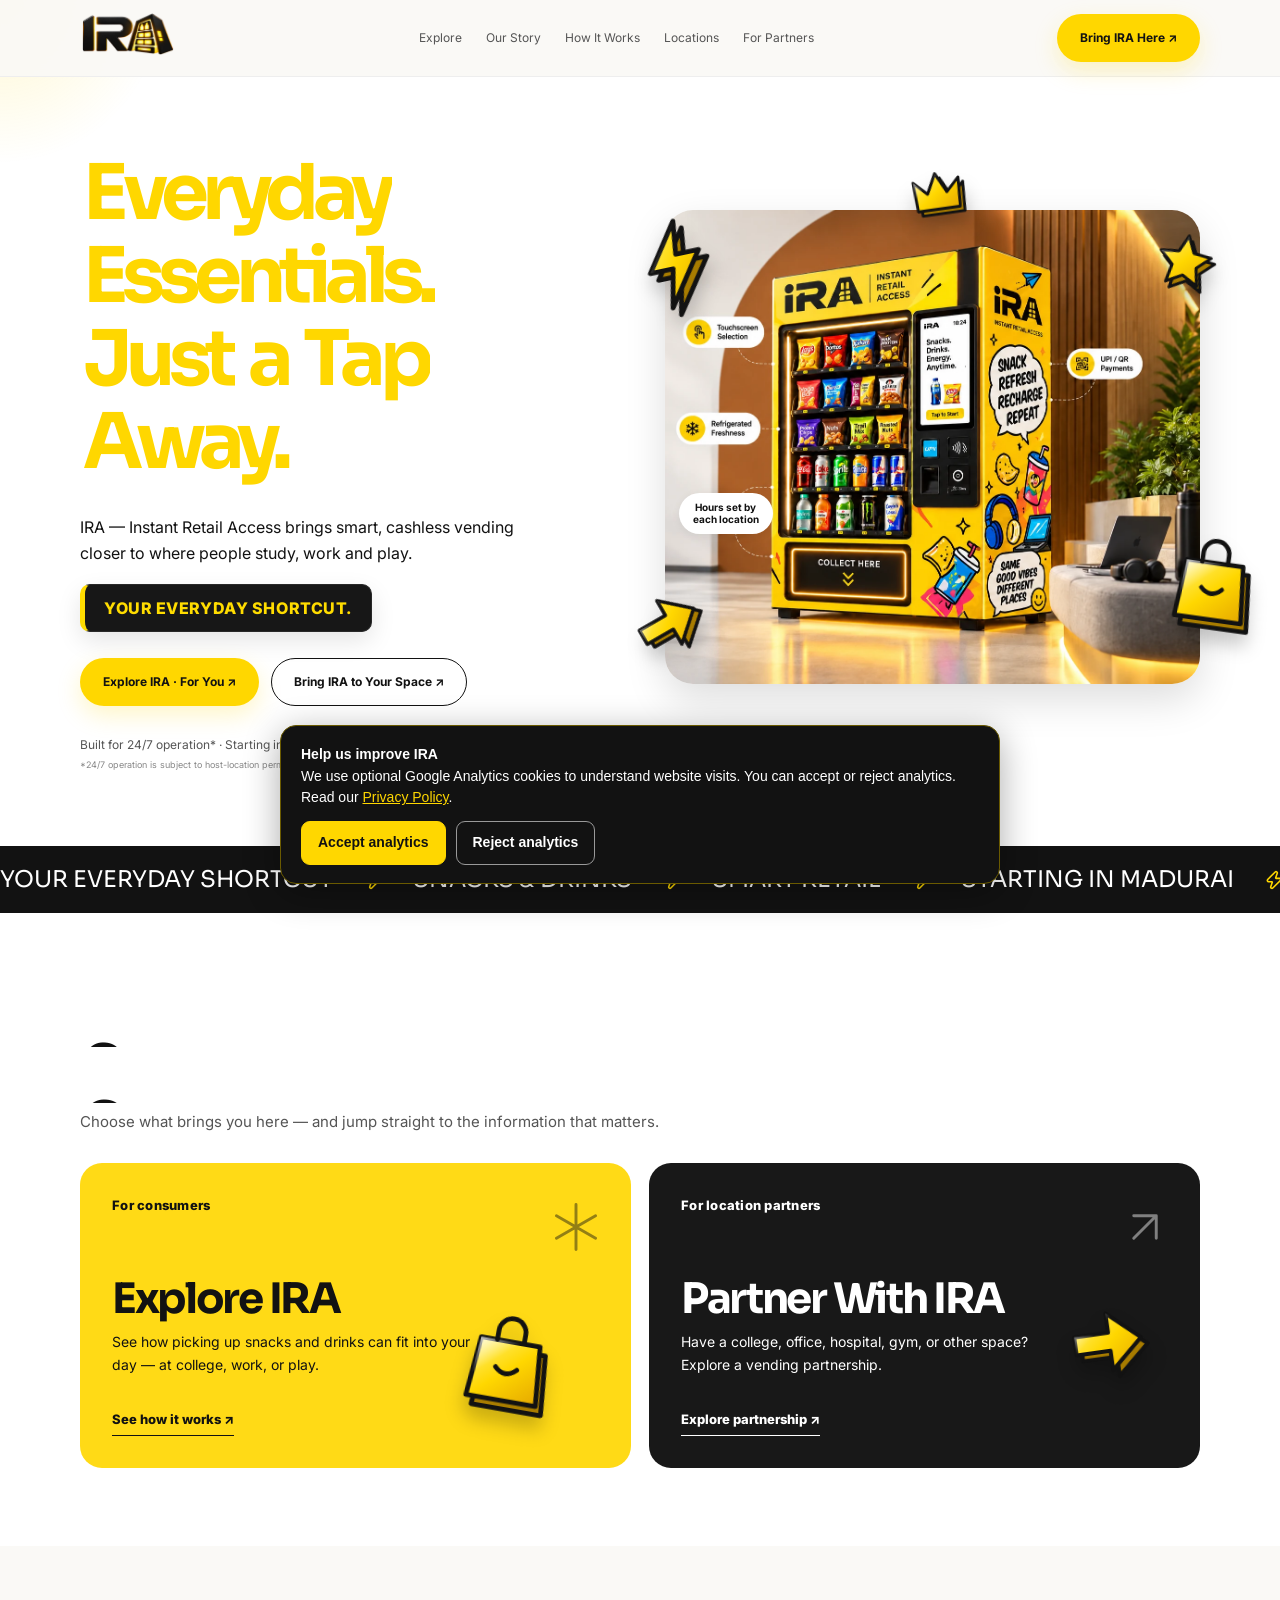
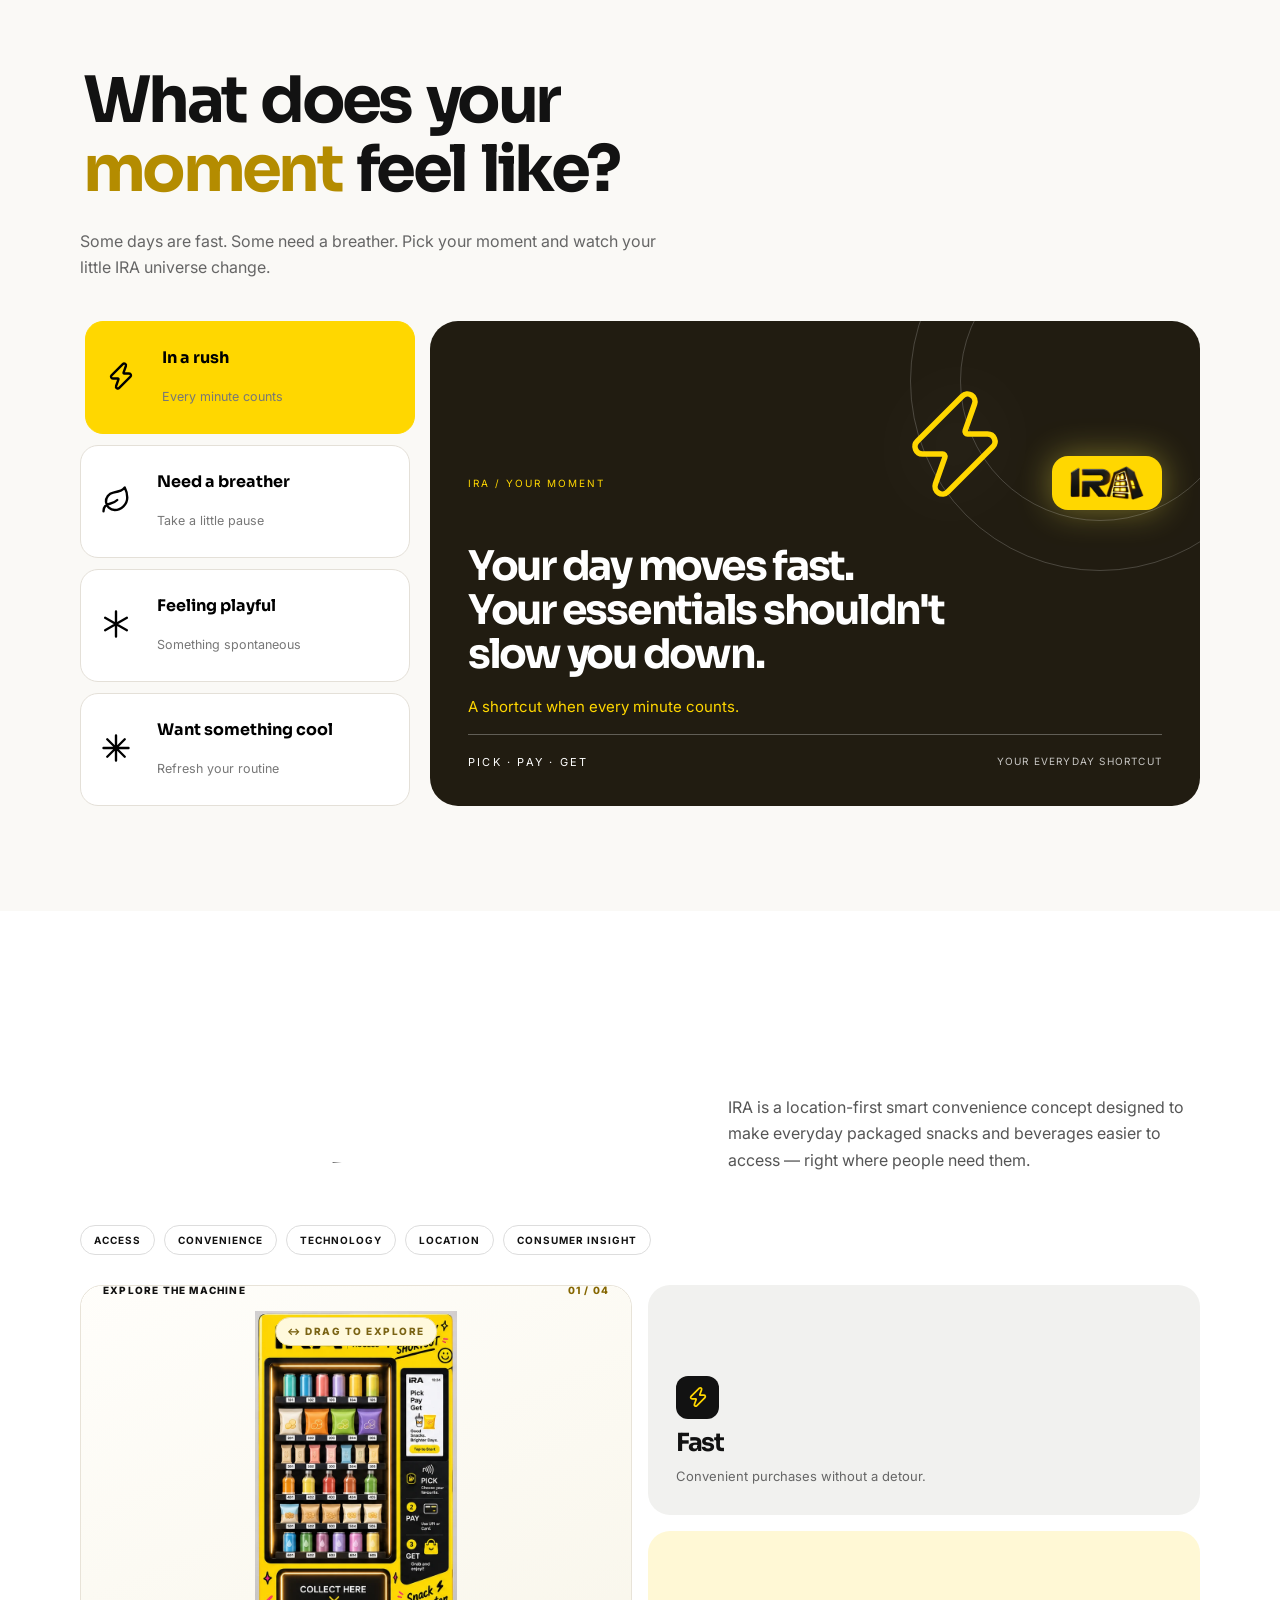
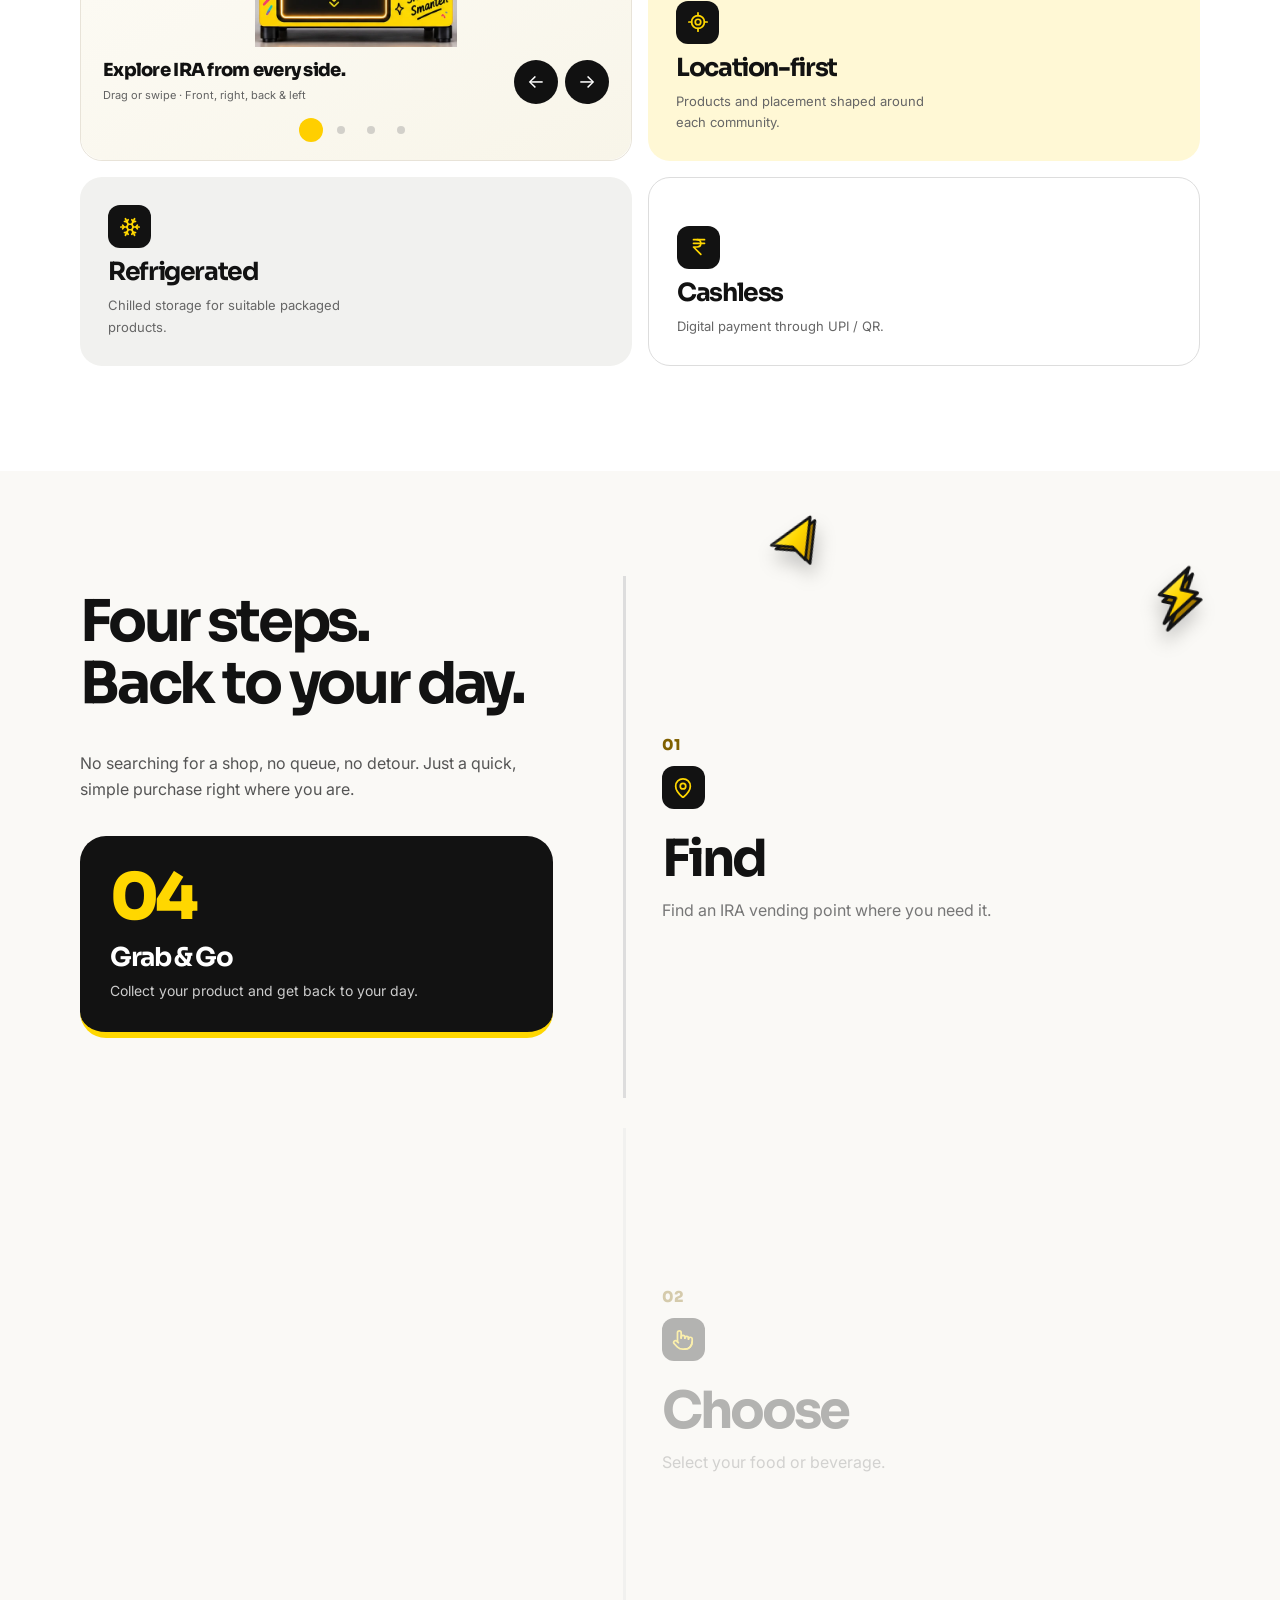
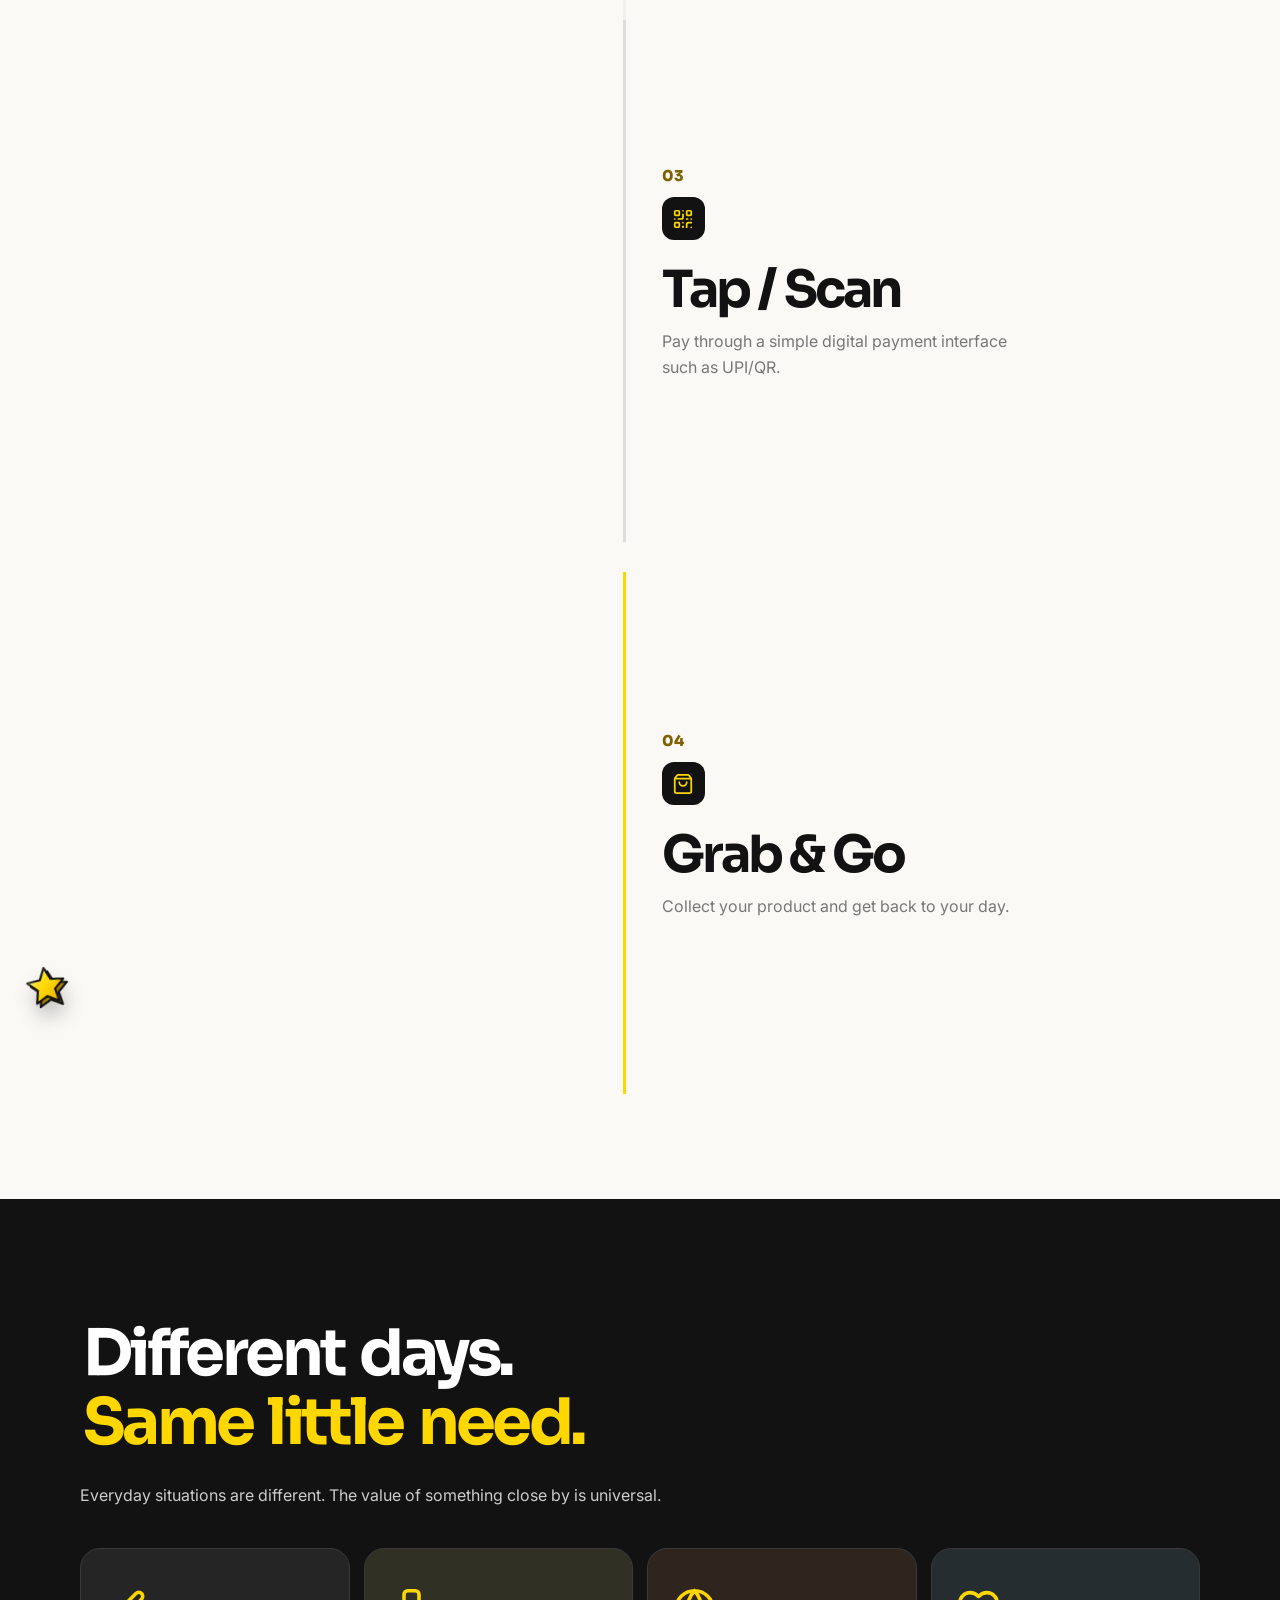
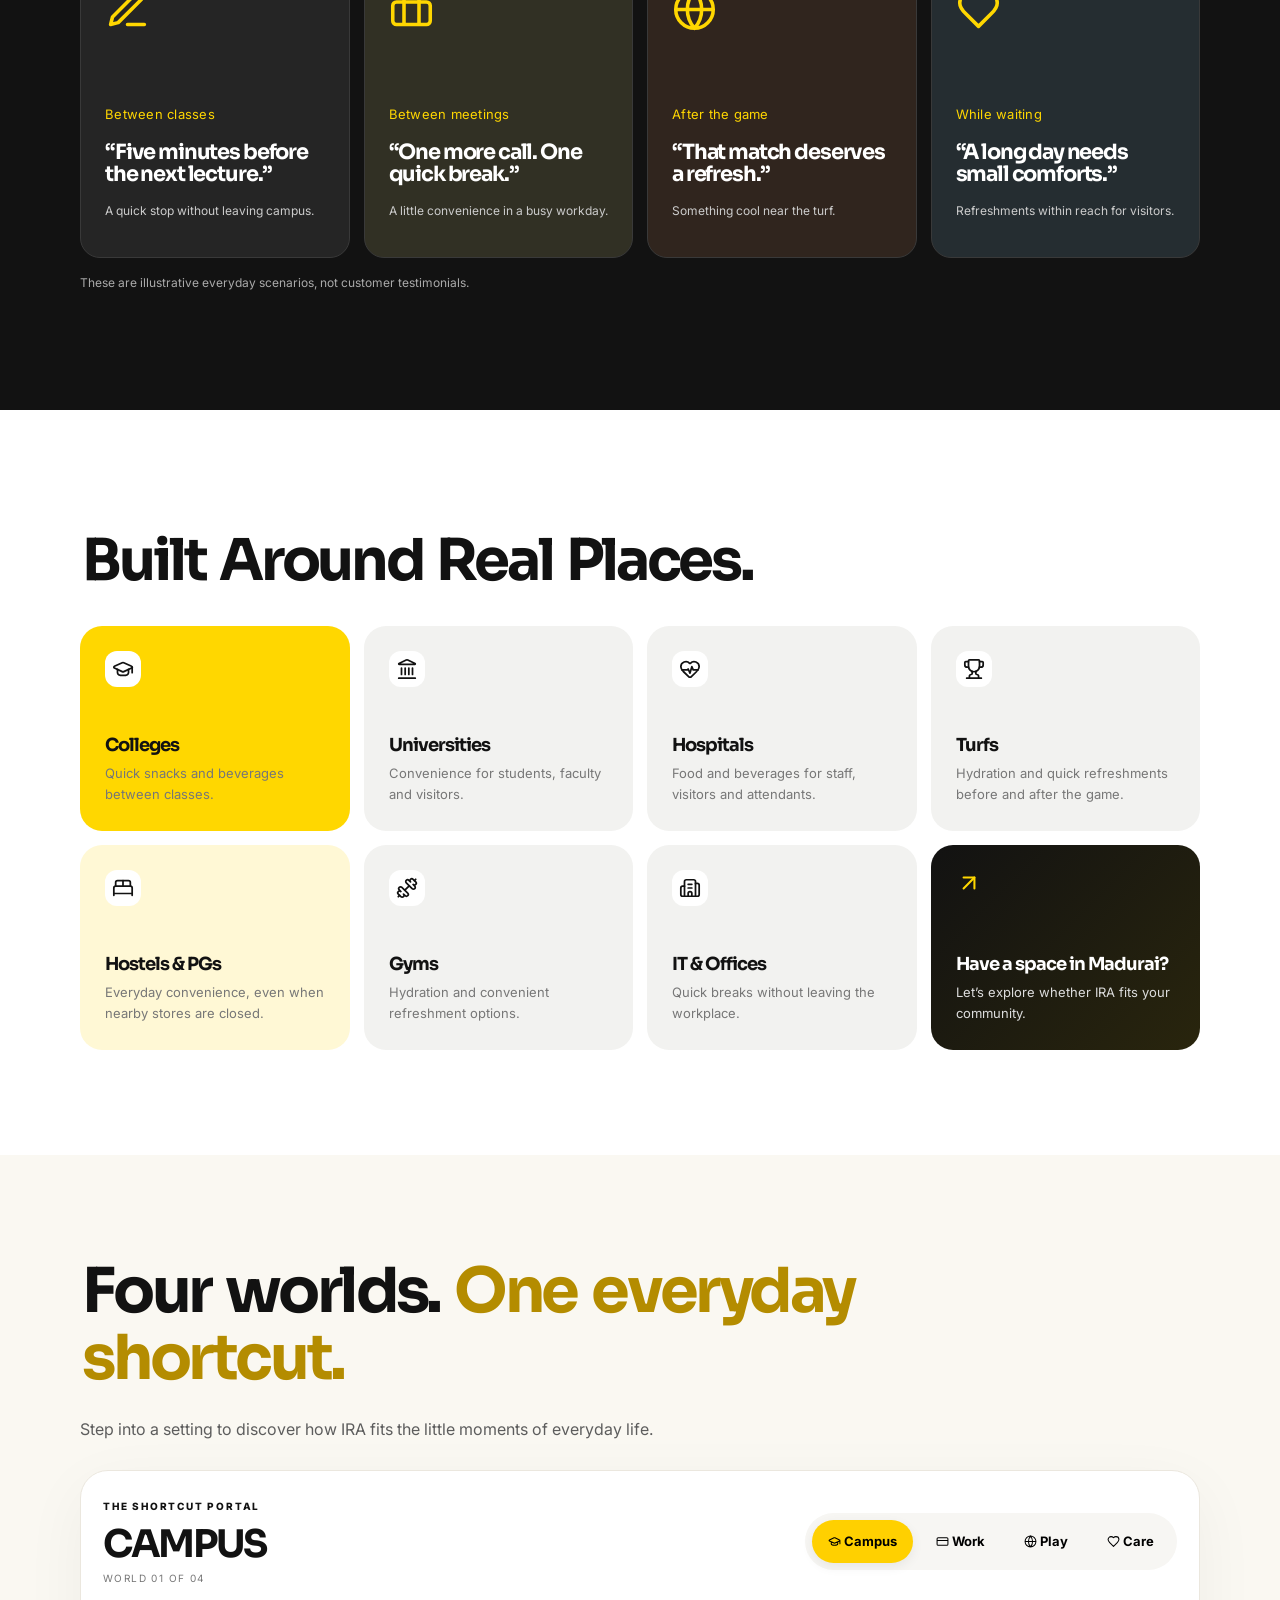
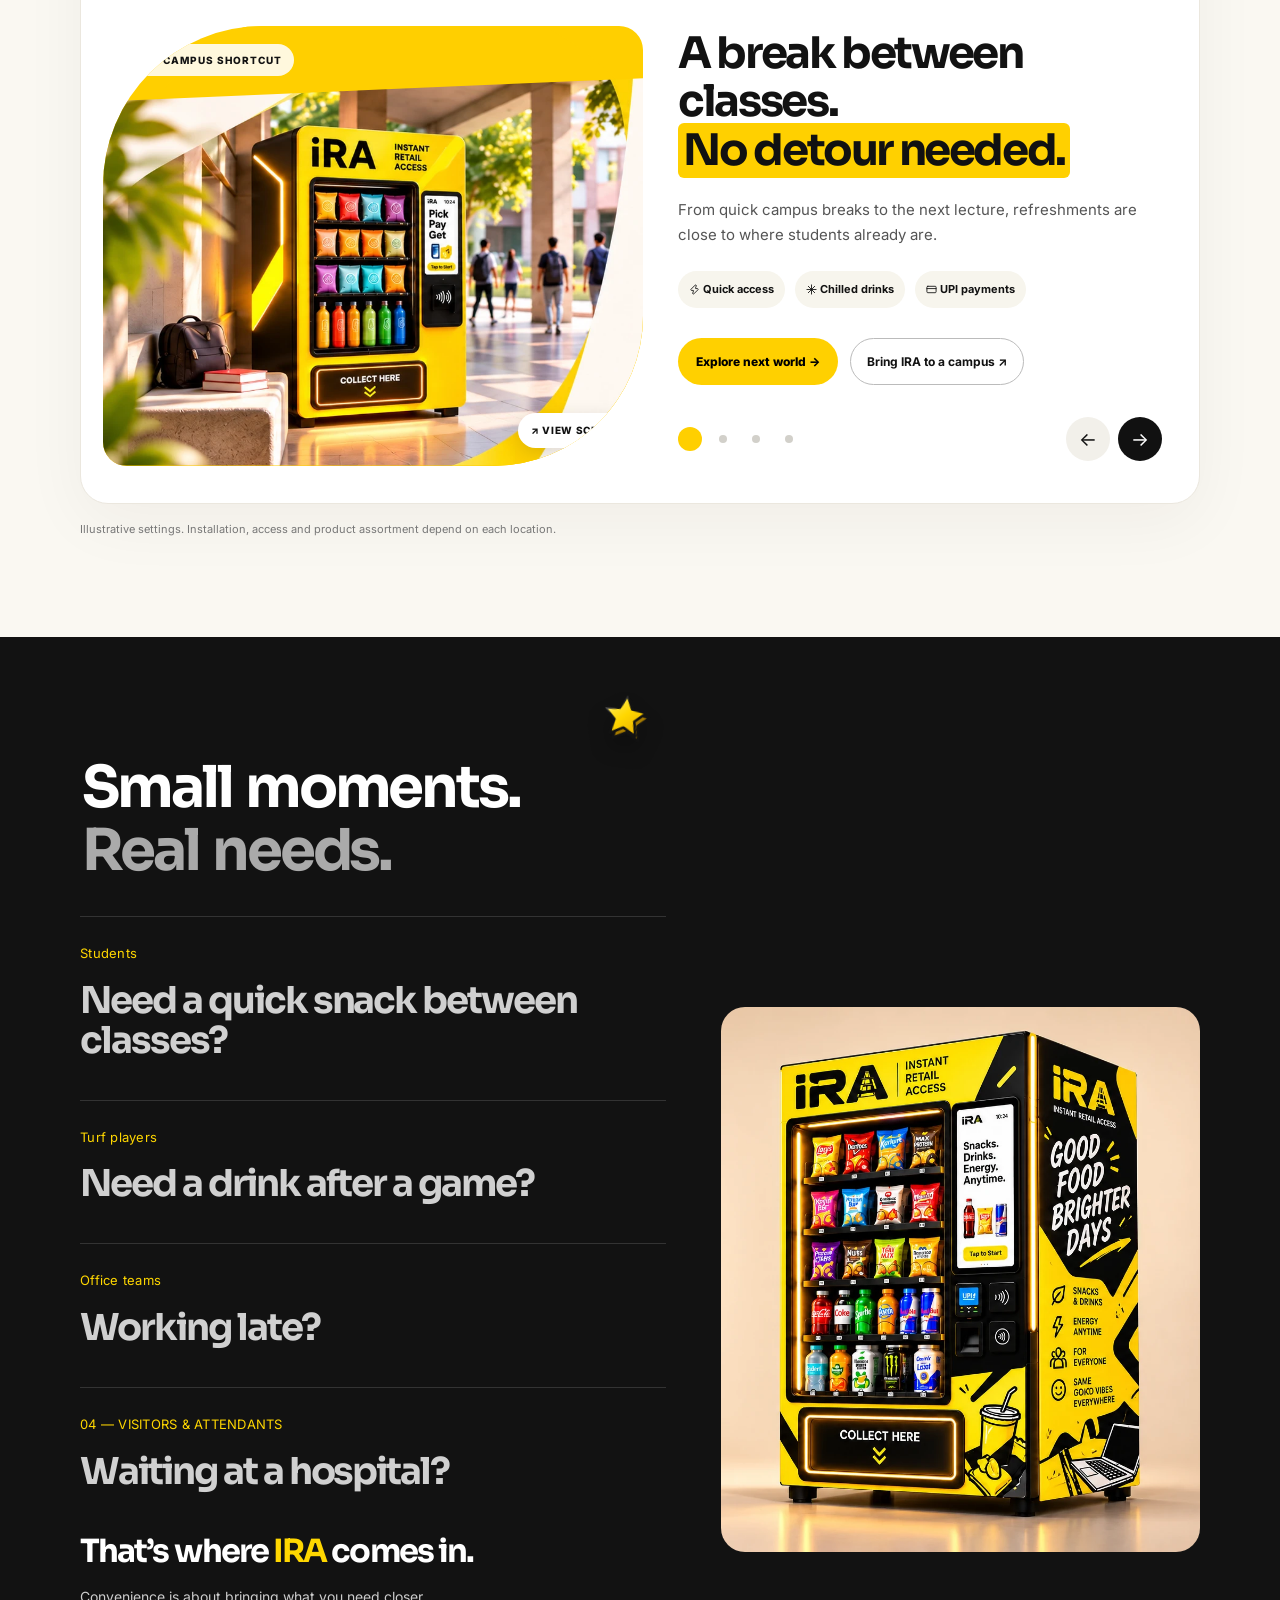
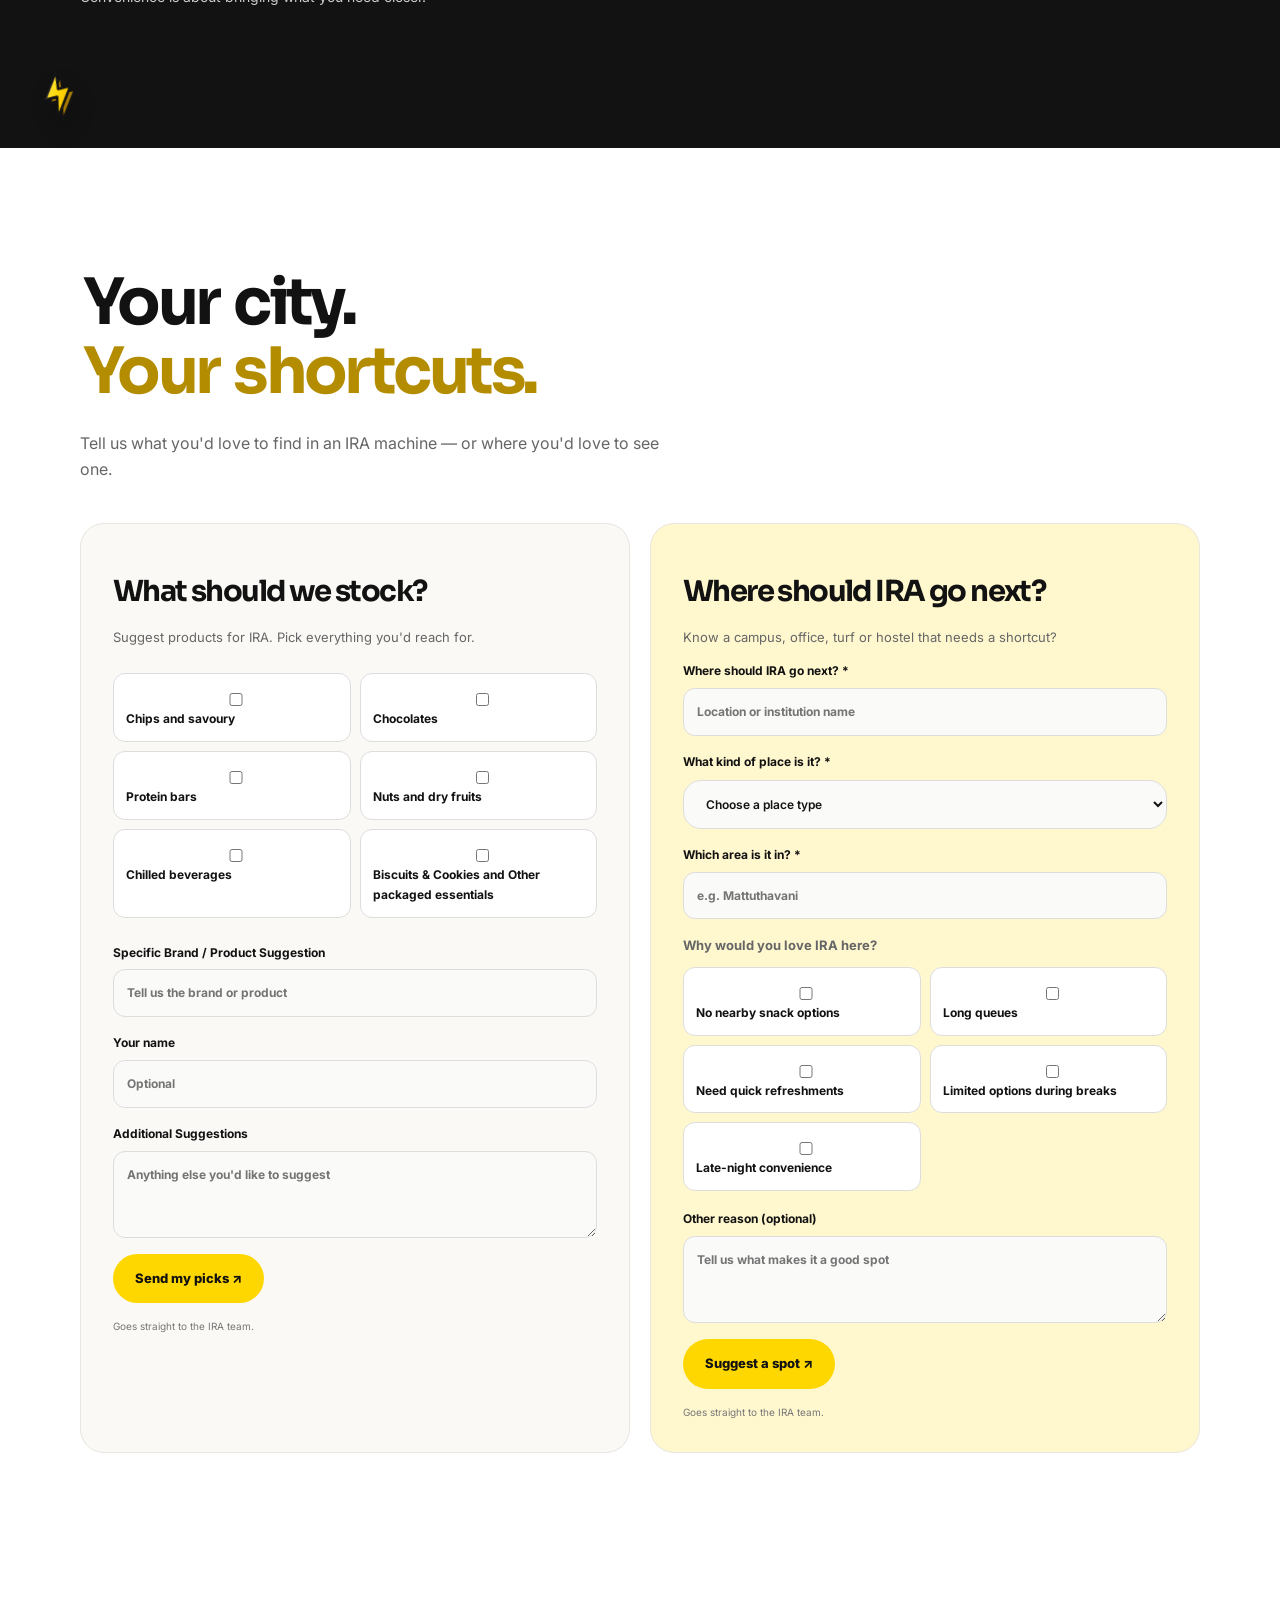
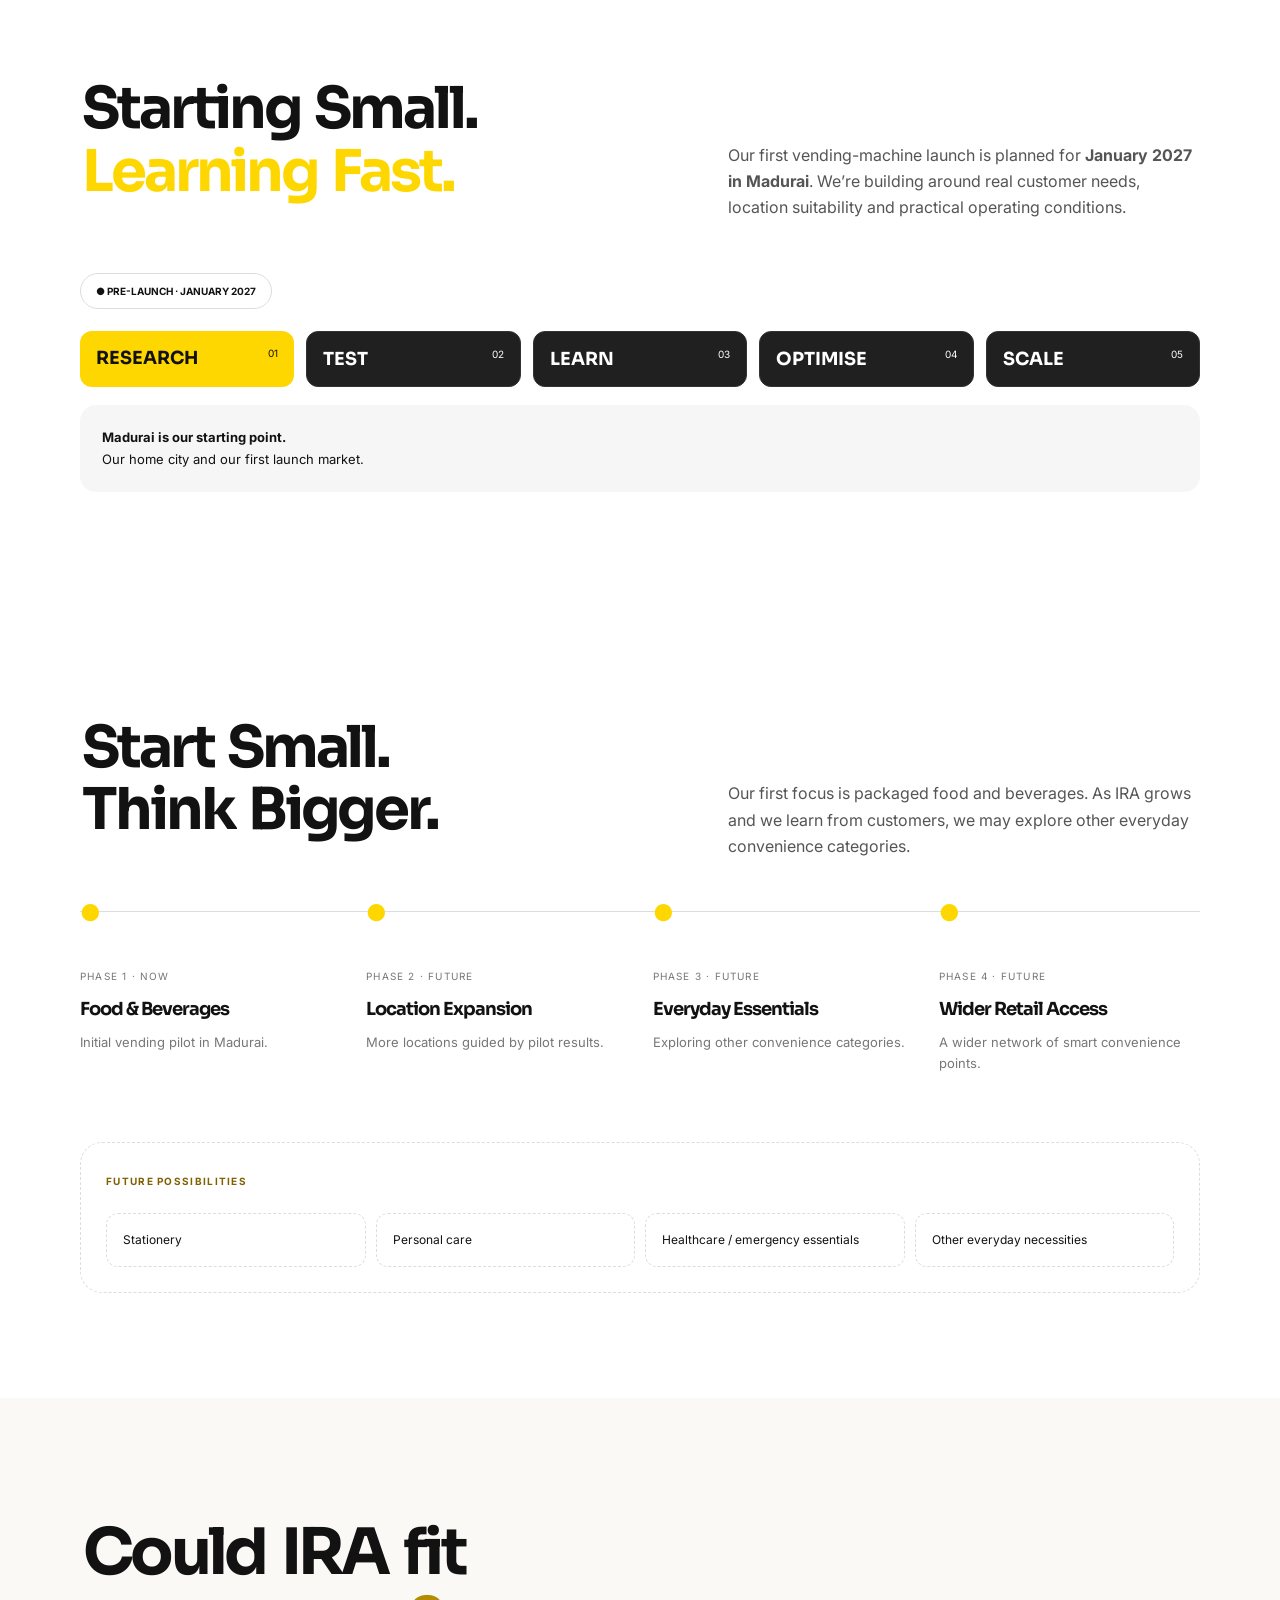
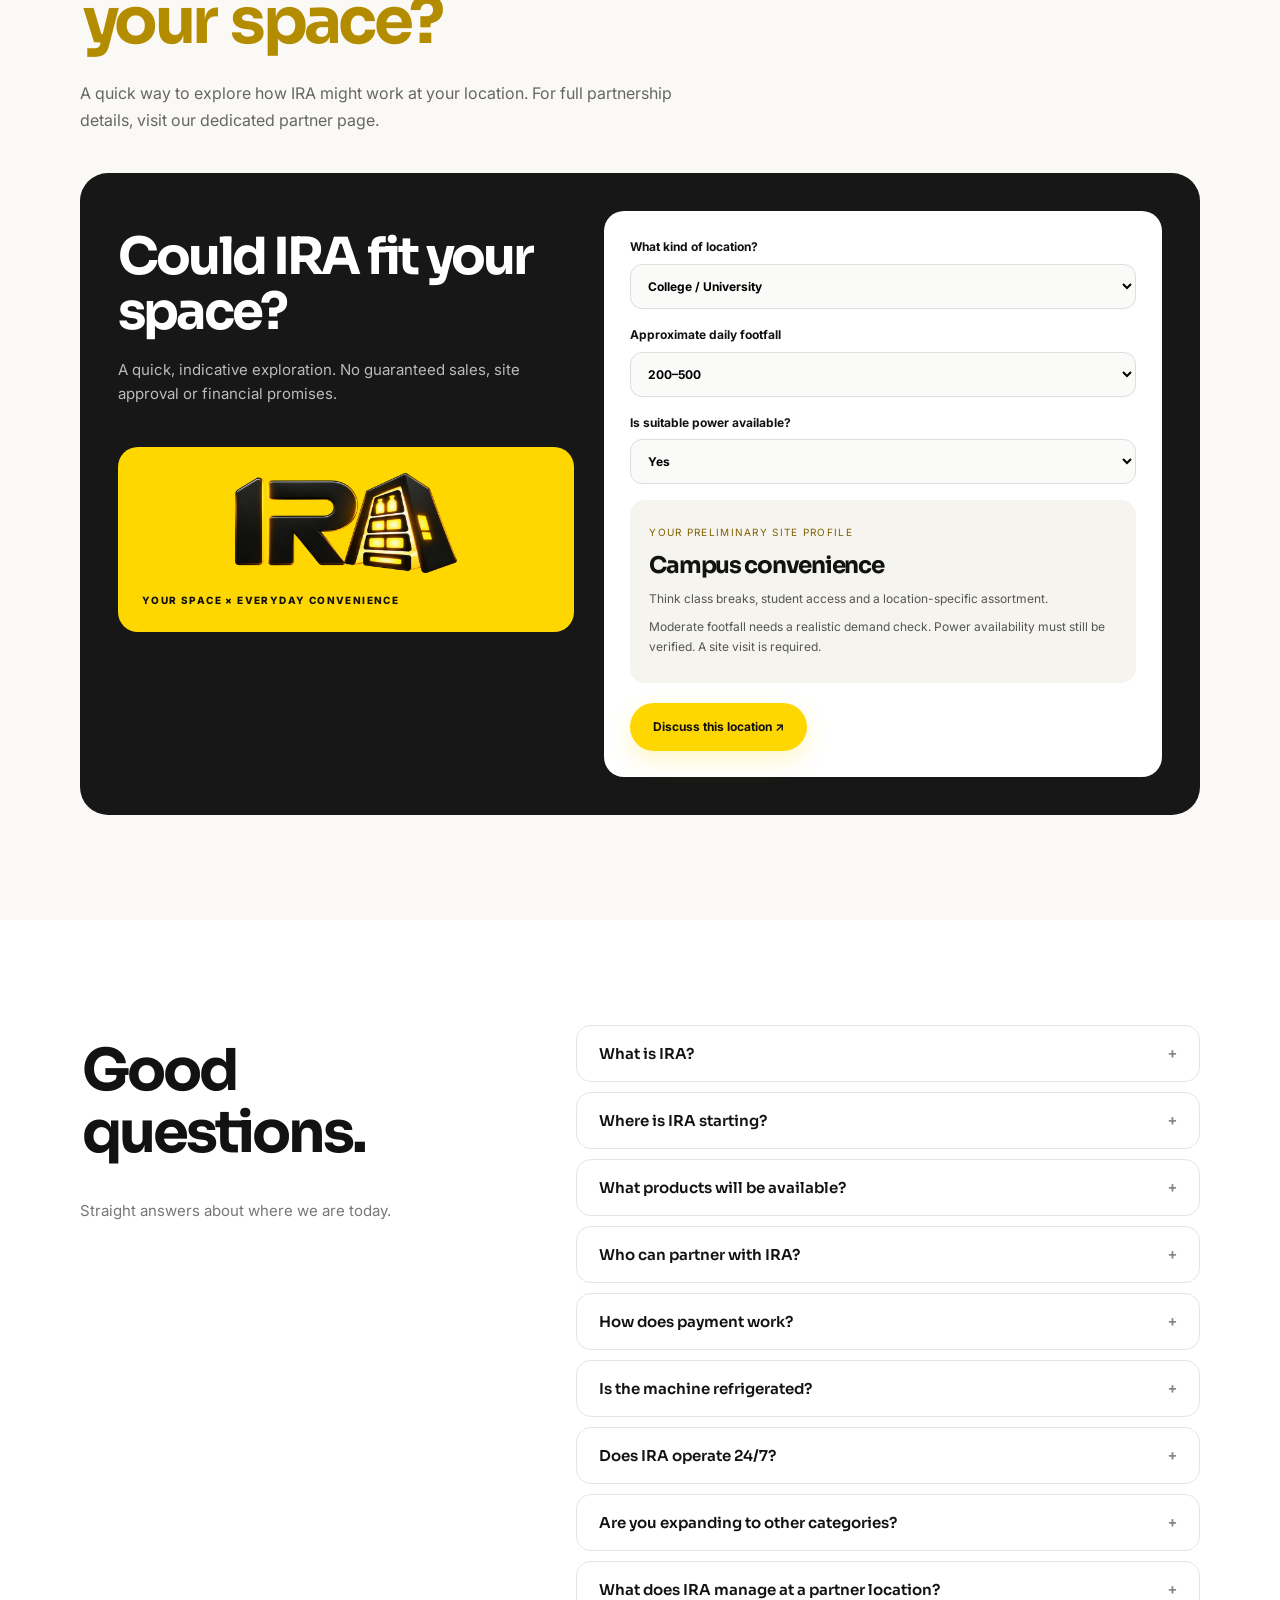
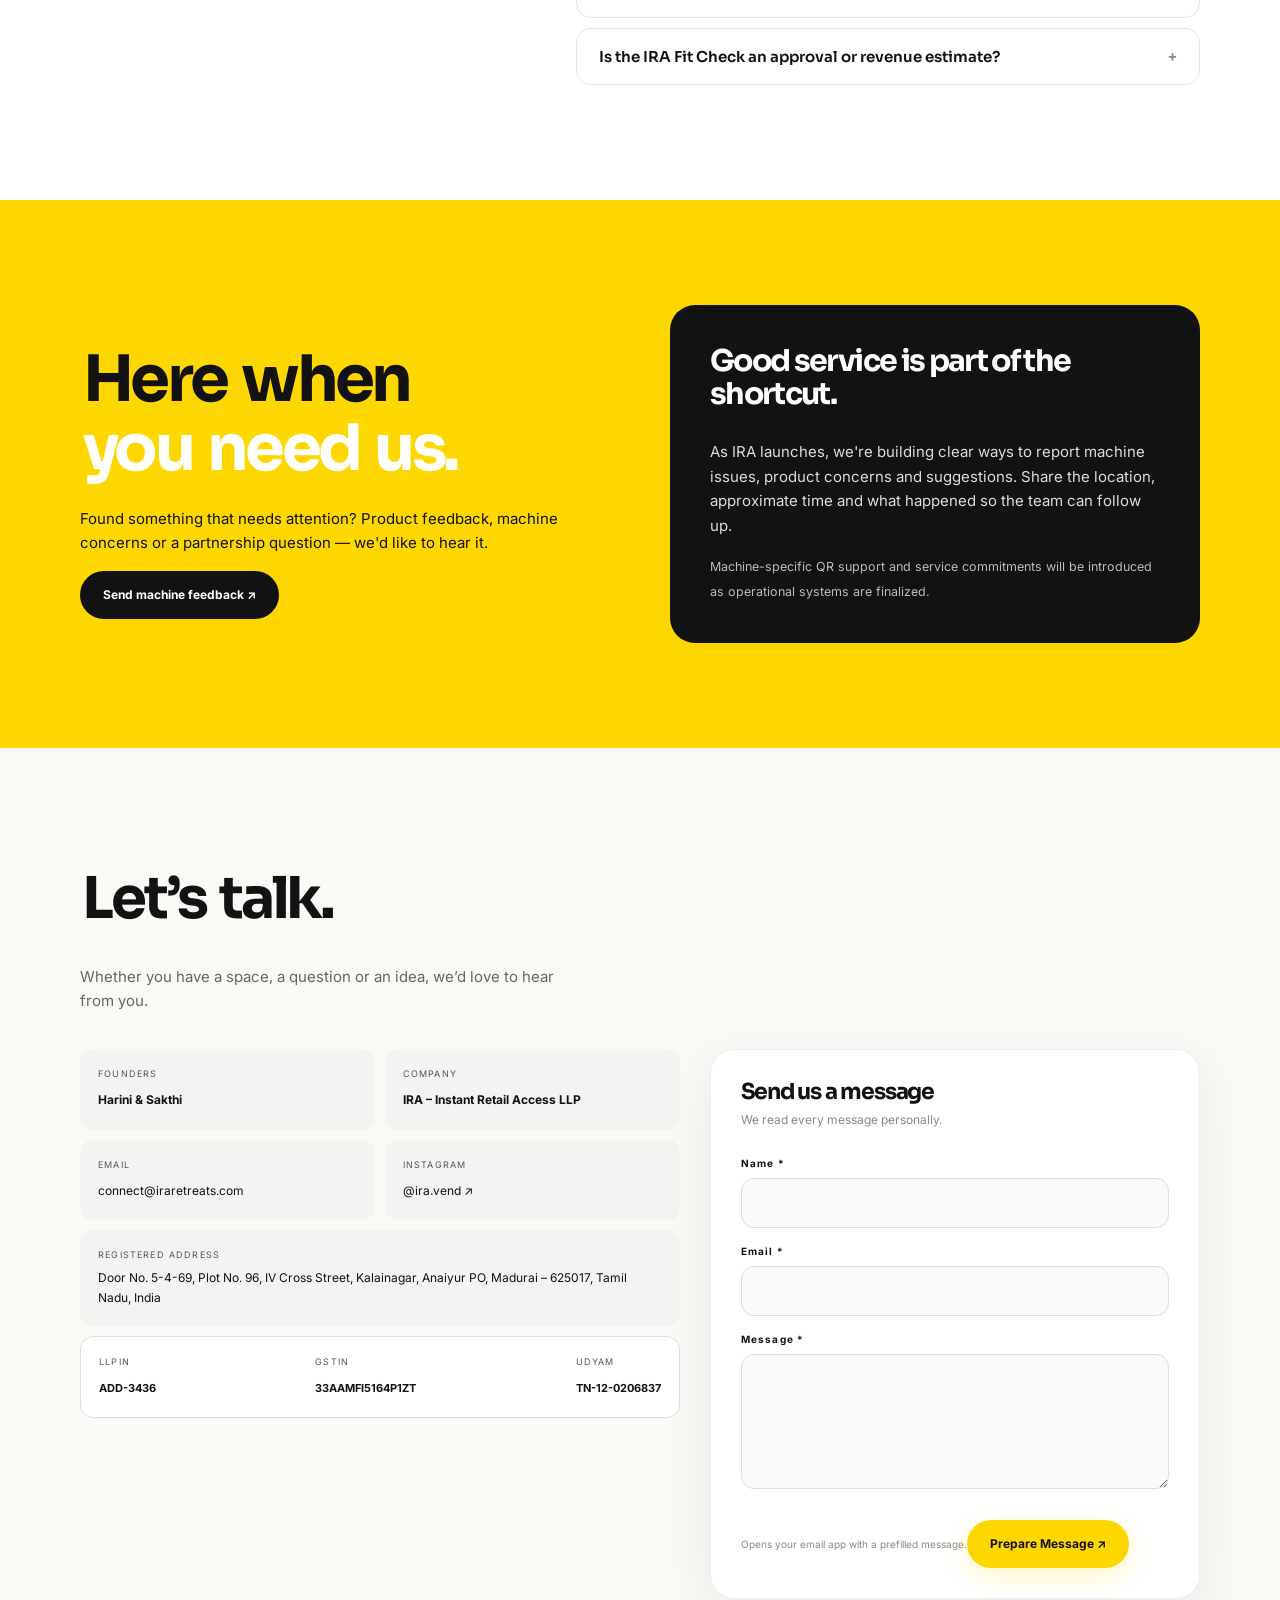
==== commit fc968ac9: "Update index.html" ====
--- a/index.html
+++ b/index.html
@@ -1,13 +1,7 @@
 <!DOCTYPE html>
 <html lang="en">
 <head>
-<!-- Google tag supplied by Google Analytics -->
-<script async src="https://www.googletagmanager.com/gtm.js?id=GTM-NWM7SXMB"></script>
-<script>
-  window.dataLayer = window.dataLayer || [];
-  function gtag(){dataLayer.push(arguments);}
-  gtag('js', new Date());
-</script>
+
 <meta charset="utf-8"/>
 <meta content="width=device-width,initial-scale=1" name="viewport"/>
 <meta content="#121212" name="theme-color"/>
@@ -21,7 +15,8 @@
 <meta name="twitter:card" content="summary"/>
 <meta name="twitter:title" content="IRA Vending Machines in Madurai | Instant Retail Access"/>
 <meta name="twitter:description" content="Smart, cashless vending for colleges, offices, hospitals and everyday spaces in Madurai. Your Everyday Shortcut."/>
-<link href="https://fonts.googleapis.com" rel="preconnect"/><link crossorigin="" href="https://fonts.gstatic.com" rel="preconnect"/><link href="https://fonts.googleapis.com/css2?family=Inter:wght@400;500;600;700&amp;family=Sora:wght@400;500;600;700;800&amp;display=swap" rel="stylesheet"/><link href="styles.css" rel="stylesheet"/><link href="brand-floats.css" rel="stylesheet"/><link href="experience.css" rel="stylesheet"/><script>try{if(!sessionStorage.xi)document.documentElement.classList.add("xi")}catch(e){}</script><link href="ira-v2-responsive.css" rel="stylesheet"/></head><body>
+<link href="https://fonts.googleapis.com" rel="preconnect"/><link crossorigin="" href="https://fonts.gstatic.com" rel="preconnect"/><link href="https://fonts.googleapis.com/css2?family=Inter:wght@400;500;600;700&amp;family=Sora:wght@400;500;600;700;800&amp;display=swap" rel="stylesheet"/><link href="styles.css" rel="stylesheet"/><link href="brand-floats.css" rel="stylesheet"/><link href="experience.css" rel="stylesheet"/><script>try{if(!sessionStorage.xi)document.documentElement.classList.add("xi")}catch(e){}</script><link href="ira-v2-responsive.css" rel="stylesheet"/><style id="ira-privacy-style">.ira-cookie-banner{position:fixed;z-index:99999;bottom:16px;left:16px;right:16px;max-width:720px;margin:auto;padding:18px 20px;background:#121212;color:#fff;border:1px solid #6a5a00;border-radius:16px;box-shadow:0 8px 36px #0005;font:14px/1.55 Arial,sans-serif}.ira-cookie-banner a{color:#FFD700;text-decoration:underline}.ira-cookie-actions{display:flex;flex-wrap:wrap;gap:10px;margin-top:12px}.ira-cookie-actions button{cursor:pointer;border:1px solid #FFD700;padding:10px 16px;border-radius:9px;font-weight:700;background:#FFD700;color:#121212;min-height:44px}.ira-cookie-actions button.ira-reject{background:transparent;color:#fff;border-color:#999}.ira-privacy-choice{cursor:pointer;background:transparent;border:0;text-decoration:underline;color:inherit;font:inherit;padding:0}</style>
+</head><body>
 <header class="header"><nav aria-label="Main navigation" class="nav wrap"><a aria-label="IRA home" class="brand" href="#home"><img width="760" height="350" alt="IRA logo" src="assets/ira-simple-transparent.webp"/></a><button aria-expanded="false" aria-label="Toggle menu" class="menu-toggle" id="menuToggle">☰</button><div class="navlinks" id="navLinks"><a href="#moments">Explore</a><a href="about.html">Our Story</a><a href="#how">How It Works</a><a href="#locations">Locations</a><a href="partner.html#partner-experience">For Partners</a></div><a class="pill orange navcta" href="partner.html#partner">Bring IRA Here ↗</a></nav></header>
 <main><section class="hero wrap" id="home"><div class="hero-copy"><h1>Everyday<br/>Essentials.<br/>Just a <span>Tap</span><br/>Away.</h1><p>IRA — Instant Retail Access brings smart, cashless vending closer to where people study, work and play.</p><p class="hero-note"><span>YOUR EVERYDAY SHORTCUT.</span></p><div class="actions"><a class="pill orange" href="#moments">Explore IRA · For You ↗</a><a class="pill outline" href="partner.html#partner-experience">Bring IRA to Your Space ↗</a></div><small>Built for 24/7 operation* · Starting in Madurai · January 2027</small><p class="fn">*24/7 operation is subject to host-location permissions and access hours.</p><small hidden=""></small></div><div class="hero-visual"><div data-fx="bolt,-5,2,74,-12,28,1;star,92,5,56,10,-22,1;crown,46,-9,52,-8,18;bag,95,68,80,8,34;arrow,-6,80,70,-30,-30"></div><div class="machine-stage"><img width="1155" height="1024" alt="IRA yellow vending machine in a modern lobby" src="assets/ira-hero-machine.webp"/><span aria-hidden="true" class="hours-chip">Hours set by each location</span></div></div></section>
 <div aria-label="Brand highlights" class="ticker"><div class="track"><span class="set">YOUR EVERYDAY SHORTCUT<b><svg aria-hidden="true" fill="none" height="20" stroke="currentColor" stroke-linecap="round" stroke-linejoin="round" stroke-width="1.9" viewbox="0 0 24 24" width="20" xmlns="http://www.w3.org/2000/svg"><path d="M15.914 4a1.5 1.5 0 00-2.474-1.561l-9 9A1.5 1.5 0 005.5 14h4.002a.5.5 0 01.471.666L8.086 20a1.5 1.5 0 002.475 1.56l9-9A1.5 1.5 0 0018.5 10h-3.997a.5.5 0 01-.472-.667z"></path></svg></b>SNACKS &amp; DRINKS<b><svg aria-hidden="true" fill="none" height="20" stroke="currentColor" stroke-linecap="round" stroke-linejoin="round" stroke-width="1.9" viewbox="0 0 24 24" width="20" xmlns="http://www.w3.org/2000/svg"><path d="M15.914 4a1.5 1.5 0 00-2.474-1.561l-9 9A1.5 1.5 0 005.5 14h4.002a.5.5 0 01.471.666L8.086 20a1.5 1.5 0 002.475 1.56l9-9A1.5 1.5 0 0018.5 10h-3.997a.5.5 0 01-.472-.667z"></path></svg></b>SMART RETAIL<b><svg aria-hidden="true" fill="none" height="20" stroke="currentColor" stroke-linecap="round" stroke-linejoin="round" stroke-width="1.9" viewbox="0 0 24 24" width="20" xmlns="http://www.w3.org/2000/svg"><path d="M15.914 4a1.5 1.5 0 00-2.474-1.561l-9 9A1.5 1.5 0 005.5 14h4.002a.5.5 0 01.471.666L8.086 20a1.5 1.5 0 002.475 1.56l9-9A1.5 1.5 0 0018.5 10h-3.997a.5.5 0 01-.472-.667z"></path></svg></b>STARTING IN MADURAI<b><svg aria-hidden="true" fill="none" height="20" stroke="currentColor" stroke-linecap="round" stroke-linejoin="round" stroke-width="1.9" viewbox="0 0 24 24" width="20" xmlns="http://www.w3.org/2000/svg"><path d="M15.914 4a1.5 1.5 0 00-2.474-1.561l-9 9A1.5 1.5 0 005.5 14h4.002a.5.5 0 01.471.666L8.086 20a1.5 1.5 0 002.475 1.56l9-9A1.5 1.5 0 0018.5 10h-3.997a.5.5 0 01-.472-.667z"></path></svg></b></span><span aria-hidden="true" class="set">YOUR EVERYDAY SHORTCUT<b><svg aria-hidden="true" fill="none" height="20" stroke="currentColor" stroke-linecap="round" stroke-linejoin="round" stroke-width="1.9" viewbox="0 0 24 24" width="20" xmlns="http://www.w3.org/2000/svg"><path d="M15.914 4a1.5 1.5 0 00-2.474-1.561l-9 9A1.5 1.5 0 005.5 14h4.002a.5.5 0 01.471.666L8.086 20a1.5 1.5 0 002.475 1.56l9-9A1.5 1.5 0 0018.5 10h-3.997a.5.5 0 01-.472-.667z"></path></svg></b>SNACKS &amp; DRINKS<b><svg aria-hidden="true" fill="none" height="20" stroke="currentColor" stroke-linecap="round" stroke-linejoin="round" stroke-width="1.9" viewbox="0 0 24 24" width="20" xmlns="http://www.w3.org/2000/svg"><path d="M15.914 4a1.5 1.5 0 00-2.474-1.561l-9 9A1.5 1.5 0 005.5 14h4.002a.5.5 0 01.471.666L8.086 20a1.5 1.5 0 002.475 1.56l9-9A1.5 1.5 0 0018.5 10h-3.997a.5.5 0 01-.472-.667z"></path></svg></b>SMART RETAIL<b><svg aria-hidden="true" fill="none" height="20" stroke="currentColor" stroke-linecap="round" stroke-linejoin="round" stroke-width="1.9" viewbox="0 0 24 24" width="20" xmlns="http://www.w3.org/2000/svg"><path d="M15.914 4a1.5 1.5 0 00-2.474-1.561l-9 9A1.5 1.5 0 005.5 14h4.002a.5.5 0 01.471.666L8.086 20a1.5 1.5 0 002.475 1.56l9-9A1.5 1.5 0 0018.5 10h-3.997a.5.5 0 01-.472-.667z"></path></svg></b>STARTING IN MADURAI<b><svg aria-hidden="true" fill="none" height="20" stroke="currentColor" stroke-linecap="round" stroke-linejoin="round" stroke-width="1.9" viewbox="0 0 24 24" width="20" xmlns="http://www.w3.org/2000/svg"><path d="M15.914 4a1.5 1.5 0 00-2.474-1.561l-9 9A1.5 1.5 0 005.5 14h4.002a.5.5 0 01.471.666L8.086 20a1.5 1.5 0 002.475 1.56l9-9A1.5 1.5 0 0018.5 10h-3.997a.5.5 0 01-.472-.667z"></path></svg></b></span></div></div>
@@ -96,7 +91,38 @@
 <section class="experience-section partner-exp" id="fit-check-section"><div class="wrap"><div class="xp-head"><h2>Could IRA fit<br/><em>your space?</em></h2><p>A quick way to explore how IRA might work at your location. For full partnership details, visit our dedicated partner page.</p></div><div class="fit-check" id="fit-check"><div class="fit-intro"><h3>Could IRA fit your space?</h3><p>A quick, indicative exploration. No guaranteed sales, site approval or financial promises.</p><div class="fit-illustration"><img width="760" height="350" alt="IRA" class="fit-logo" src="assets/ira-simple-transparent.webp"/><span>YOUR SPACE × EVERYDAY CONVENIENCE</span></div></div><form class="fit-form" id="fitForm"><label>What kind of location?<select id="fitType"><option value="college">College / University</option><option value="office">IT Park / Office</option><option value="hospital">Hospital</option><option value="gym">Gym / Turf</option><option value="hostel">Hostel / PG</option></select></label><label>Approximate daily footfall<select id="fitFootfall"><option value="low">Under 200</option><option selected="" value="mid">200–500</option><option value="high">500+</option></select></label><label>Is suitable power available?<select id="fitPower"><option value="yes">Yes</option><option value="unsure">Not sure</option><option value="no">Not yet</option></select></label><div aria-live="polite" class="fit-result"><small>YOUR PRELIMINARY SITE PROFILE</small><h4 id="fitTitle">Campus convenience</h4><p id="fitCopy">Think class breaks, student access and a location-specific assortment.</p><p id="fitNote">A site visit and demand assessment would still be required.</p></div><a class="pill orange" href="partner.html#partner" id="fitEnquire">Discuss this location ↗</a></form></div></div></section>
 <section class="section wrap" id="faq"><div class="faq-grid"><div><h2>Good<br/>questions.</h2><p>Straight answers about where we are today.</p></div><div class="faq-items"><details><summary>What is IRA?</summary><p>IRA — Instant Retail Access — is a smart vending concept focused initially on packaged snacks and beverages.</p></details><details><summary>Where is IRA starting?</summary><p>IRA’s first machine launch is planned for Madurai in January 2027.</p></details><details><summary>What products will be available?</summary><p>The initial focus is packaged snacks and beverages. The final assortment will depend on customer research and location needs.</p></details><details><summary>Who can partner with IRA?</summary><p>Colleges, universities, hospitals, hostels, offices, gyms, turfs and other suitable locations in Madurai can enquire.</p></details><details><summary>How does payment work?</summary><p>IRA’s planned machines support digital payment through UPI / QR and touchscreen product selection.</p></details><details><summary>Is the machine refrigerated?</summary><p>Yes. Refrigeration is part of the planned vending-machine specification for appropriate products.</p></details><details><summary>Does IRA operate 24/7?</summary><p>The machine is designed for 24/7 operation, subject to the host location’s access rules, power and operating arrangements.</p></details><details><summary>Are you expanding to other categories?</summary><p>Potential future categories are being considered, but they are not part of the initial launch offering.</p></details><details><summary>What does IRA manage at a partner location?</summary><p>IRA plans to coordinate product selection, restocking and machine servicing. Site access, utilities, commercials and responsibilities are agreed with each partner before installation.</p></details><details><summary>Is the IRA Fit Check an approval or revenue estimate?</summary><p>No. It is a preliminary guide. Suitability depends on actual demand, power, site access, space, service routes and mutually agreed terms.</p></details></div></div></section>
 <section class="experience-section service" id="service"><div class="wrap service-grid"><div><h2>Here when<br/><em>you need us.</em></h2><p>Found something that needs attention? Product feedback, machine concerns or a partnership question — we'd like to hear it.</p><a class="pill orange" data-open="feedbackDialog" href="mailto:connect@iraretreats.com?subject=IRA%20machine%20feedback">Send machine feedback ↗</a></div><div class="service-panel"><h3>Good service is part of the shortcut.</h3><p>As IRA launches, we're building clear ways to report machine issues, product concerns and suggestions. Share the location, approximate time and what happened so the team can follow up.</p><small>Machine-specific QR support and service commitments will be introduced as operational systems are finalized.</small></div></div></section><section class="section pale" id="contact"><div class="wrap"><h2>Let’s talk.</h2><p class="contact-intro">Whether you have a space, a question or an idea, we’d love to hear from you.</p><div class="contact-grid"><div class="contact-cards"><article><small>FOUNDERS</small><b>Harini &amp; Sakthi</b></article><article><small>COMPANY</small><b>IRA – Instant Retail Access LLP</b></article><article><small>EMAIL</small><a href="mailto:connect@iraretreats.com">connect@iraretreats.com</a></article><article><small>INSTAGRAM</small><a href="https://www.instagram.com/ira.vend/" rel="noopener" target="_blank">@ira.vend ↗</a></article><article class="wide"><small>REGISTERED ADDRESS</small><p>Door No. 5-4-69, Plot No. 96, IV Cross Street, Kalainagar, Anaiyur PO, Madurai – 625017, Tamil Nadu, India</p></article><article class="wide registrations"><div><small>LLPIN</small><b>ADD-3436</b></div><div><small>GSTIN</small><b>33AAMFI5164P1ZT</b></div><div><small>UDYAM</small><b>TN-12-0206837</b></div></article></div><form class="form-card contact-form" id="contactForm"><h3>Send us a message</h3><p>We read every message personally.</p><label>Name *<input name="name" required=""/></label><label>Email *<input name="email" required="" type="email"/></label><label>Message *<textarea name="message" required="" rows="5"></textarea></label><small>Opens your email app with a prefilled message.</small><button class="pill orange" type="submit">Prepare Message ↗</button></form></div></div></section></main>
-<footer class="footer"><div class="wrap footer-grid"><div><img width="800" height="368" alt="IRA" src="assets/ira-simple.webp"/><small>INSTANT RETAIL ACCESS</small><h3>Everyday essentials. Just a tap away.</h3><a href="https://www.instagram.com/ira.vend/" rel="noopener" target="_blank">Instagram ↗</a> · <a href="mailto:connect@iraretreats.com">Email ↗</a></div><div><small>EXPLORE</small><a href="#home">Home</a><a href="about.html">Our Story</a><a href="#explore">Explore IRA</a><a href="#how">How It Works</a><a href="partner.html#partner">Partner With Us</a><a href="#contact">Contact</a></div><div><small>REGISTERED OFFICE</small><p>Door No. 5-4-69, Plot No. 96, IV Cross Street, Kalainagar, Anaiyur PO, Madurai – 625017, Tamil Nadu, India</p><p>LLPIN: ADD-3436<br/>GSTIN: 33AAMFI5164P1ZT<br/>Udyam: TN-12-0206837</p></div></div><div class="wrap foot-bottom"><span>© 2026 IRA – Instant Retail Access LLP. All rights reserved.</span><span>Made in Madurai, Tamil Nadu.</span></div><div class="footer-watermark">IRA</div></footer><dialog class="xd" id="feedbackDialog"><button aria-label="Close" class="xd-x" type="button">×</button><form class="form-card" id="feedbackForm"><h3>Feedback &amp; Machine Support</h3><p>Tell us what happened and we will follow up.</p><div class="form-grid"><label>What do you need help with? *<select name="issue" required=""><option value="">Select an issue</option><option>General Feedback</option><option>Payment Deducted but Product Not Dispensed</option><option>Product Stuck</option><option>Incorrect Product</option><option>Damaged / Expired Product</option><option>Machine Not Working</option><option>Product Request</option><option value="__other_option__">other</option></select></label><label>IRA Machine / Location *<input name="location" placeholder="e.g. American College" required=""/></label><label>Date of Incident<input name="date" type="date"/></label><label>Product Name<input name="product" placeholder="Product name, if relevant"/></label><label>Payment Amount (₹)<input min="0" name="amount" placeholder="If payment related" type="number"/></label><label>UPI Transaction Reference<input name="upi" placeholder="Never share UPI PINs, OTPs, passwords or card details"/></label><label>Mobile for Follow-up<input name="phone" placeholder="For refund/support requests" type="tel"/></label></div><label>Describe the Issue *<textarea name="details" placeholder="Describe what happened" required="" rows="3"></textarea></label><div class="form-footer"><small>We respect your privacy. Do not share PINs or passwords.</small><button class="pill orange" type="submit">Send feedback ↗</button></div></form></dialog><script src="script.js"></script><script src="brand-floats.js"></script><script src="forms.js"></script><script src="experience.js"></script><div aria-hidden="true" aria-label="IRA world scene" aria-modal="true" class="ira-lightbox" id="iraSceneLightbox" role="dialog"><div class="ira-lightbox-inner"><button aria-label="Close enlarged image" id="iraLightboxClose" type="button">×</button><img alt="Enlarged IRA location illustration" id="iraLightboxImage"/><p>Illustrative location concept · IRA Instant Retail Access</p></div></div>
+<footer class="footer"><div class="wrap footer-grid"><div><img width="800" height="368" alt="IRA" src="assets/ira-simple.webp"/><small>INSTANT RETAIL ACCESS</small><h3>Everyday essentials. Just a tap away.</h3><a href="https://www.instagram.com/ira.vend/" rel="noopener" target="_blank">Instagram ↗</a> · <a href="mailto:connect@iraretreats.com">Email ↗</a></div><div><small>EXPLORE</small><a href="#home">Home</a><a href="about.html">Our Story</a><a href="#explore">Explore IRA</a><a href="#how">How It Works</a><a href="partner.html#partner">Partner With Us</a><a href="#contact">Contact</a></div><div><small>REGISTERED OFFICE</small><p>Door No. 5-4-69, Plot No. 96, IV Cross Street, Kalainagar, Anaiyur PO, Madurai – 625017, Tamil Nadu, India</p><p>LLPIN: ADD-3436<br/>GSTIN: 33AAMFI5164P1ZT<br/>Udyam: TN-12-0206837</p></div></div><div class="wrap foot-bottom"><span>© 2026 IRA – Instant Retail Access LLP. All rights reserved.</span><span>Made in Madurai, Tamil Nadu.</span></div><div class="footer-watermark">IRA</div><div style="padding:12px 16px;text-align:center;font-size:13px"><a href="privacy.html">Privacy Policy</a> · <button class="ira-privacy-choice" type="button" onclick="iraOpenPrivacySettings()">Cookie preferences</button></div></footer><dialog class="xd" id="feedbackDialog"><button aria-label="Close" class="xd-x" type="button">×</button><form class="form-card" id="feedbackForm"><h3>Feedback &amp; Machine Support</h3><p>Tell us what happened and we will follow up.</p><div class="form-grid"><label>What do you need help with? *<select name="issue" required=""><option value="">Select an issue</option><option>General Feedback</option><option>Payment Deducted but Product Not Dispensed</option><option>Product Stuck</option><option>Incorrect Product</option><option>Damaged / Expired Product</option><option>Machine Not Working</option><option>Product Request</option><option value="__other_option__">other</option></select></label><label>IRA Machine / Location *<input name="location" placeholder="e.g. American College" required=""/></label><label>Date of Incident<input name="date" type="date"/></label><label>Product Name<input name="product" placeholder="Product name, if relevant"/></label><label>Payment Amount (₹)<input min="0" name="amount" placeholder="If payment related" type="number"/></label><label>UPI Transaction Reference<input name="upi" placeholder="Never share UPI PINs, OTPs, passwords or card details"/></label><label>Mobile for Follow-up<input name="phone" placeholder="For refund/support requests" type="tel"/></label></div><label>Describe the Issue *<textarea name="details" placeholder="Describe what happened" required="" rows="3"></textarea></label><div class="form-footer"><small>We respect your privacy. Do not share PINs or passwords.</small><button class="pill orange" type="submit">Send feedback ↗</button></div></form></dialog><script src="script.js"></script><script src="brand-floats.js"></script><script src="forms.js"></script><script src="experience.js"></script><div aria-hidden="true" aria-label="IRA world scene" aria-modal="true" class="ira-lightbox" id="iraSceneLightbox" role="dialog"><div class="ira-lightbox-inner"><button aria-label="Close enlarged image" id="iraLightboxClose" type="button">×</button><img alt="Enlarged IRA location illustration" id="iraLightboxImage"/><p>Illustrative location concept · IRA Instant Retail Access</p></div></div>
 <script>
 (()=>{const scene=document.querySelector('.ira-portal-visual'),box=document.getElementById('iraSceneLightbox'),pic=document.getElementById('iraLightboxImage'),close=document.getElementById('iraLightboxClose');if(!scene||!box)return;let prior=null;function open(){prior=document.activeElement;const im=document.getElementById('portalSceneImage');pic.src=im.src;pic.alt=im.alt;box.classList.add('open');box.setAttribute('aria-hidden','false');document.body.style.overflow='hidden';close.focus()}function shut(){box.classList.remove('open');box.setAttribute('aria-hidden','true');document.body.style.overflow='';prior?.focus()}scene.addEventListener('click',open);scene.addEventListener('keydown',e=>{if(e.key==='Enter'||e.key===' '){e.preventDefault();open()}});close.addEventListener('click',shut);box.addEventListener('click',e=>{if(e.target===box)shut()});document.addEventListener('keydown',e=>{if(e.key==='Escape'&&box.classList.contains('open'))shut()});})();
-</script></body></html>
+</script><script id="ira-analytics-consent">
+(function(){
+  'use strict';
+  var KEY='ira_analytics_consent_v1', ID='G-RZ6GGEMLEH', started=false;
+  function loadAnalytics(){
+    if(started)return; started=true;
+    window.dataLayer=window.dataLayer||[];
+    window.gtag=function(){window.dataLayer.push(arguments);};
+    window.gtag('js',new Date());
+    window.gtag('config',ID);
+    var s=document.createElement('script');s.async=true;s.src='https://www.googletagmanager.com/gtag/js?id='+encodeURIComponent(ID);document.head.appendChild(s);
+    document.addEventListener('click',function(e){
+      var link=e.target.closest&&e.target.closest('a'); if(!link)return;
+      var label=(link.textContent||'').trim().toLowerCase();
+      if(/partner|bring ira|discuss this location/.test(label))window.gtag('event','ira_partner_cta_click',{link_url:link.href});
+    });
+  }
+  function getChoice(){try{return localStorage.getItem(KEY);}catch(e){return null;}}
+  function setChoice(choice){try{localStorage.setItem(KEY,choice);}catch(e){} if(choice==='accepted')loadAnalytics(); var b=document.getElementById('ira-cookie-banner');if(b)b.remove();}
+  function showBanner(){if(document.getElementById('ira-cookie-banner'))return;
+    var b=document.createElement('div');b.id='ira-cookie-banner';b.className='ira-cookie-banner';b.setAttribute('role','dialog');b.setAttribute('aria-label','Analytics cookie preferences');
+    b.innerHTML='<strong>Help us improve IRA</strong><div>We use optional Google Analytics cookies to understand website visits. You can accept or reject analytics. Read our <a href="privacy.html">Privacy Policy</a>.</div><div class="ira-cookie-actions"><button type="button" id="ira-accept-analytics">Accept analytics</button><button type="button" class="ira-reject" id="ira-reject-analytics">Reject analytics</button></div>';
+    document.body.appendChild(b);
+    document.getElementById('ira-accept-analytics').addEventListener('click',function(){setChoice('accepted');});
+    document.getElementById('ira-reject-analytics').addEventListener('click',function(){setChoice('rejected');});
+  }
+  window.iraOpenPrivacySettings=function(){try{localStorage.removeItem(KEY);}catch(e){}showBanner();};
+  function init(){if(getChoice()==='accepted')loadAnalytics();else if(getChoice()!=='rejected')showBanner();}
+  if(document.readyState==='loading')document.addEventListener('DOMContentLoaded',init);else init();
+})();
+</script>
+</body></html>
